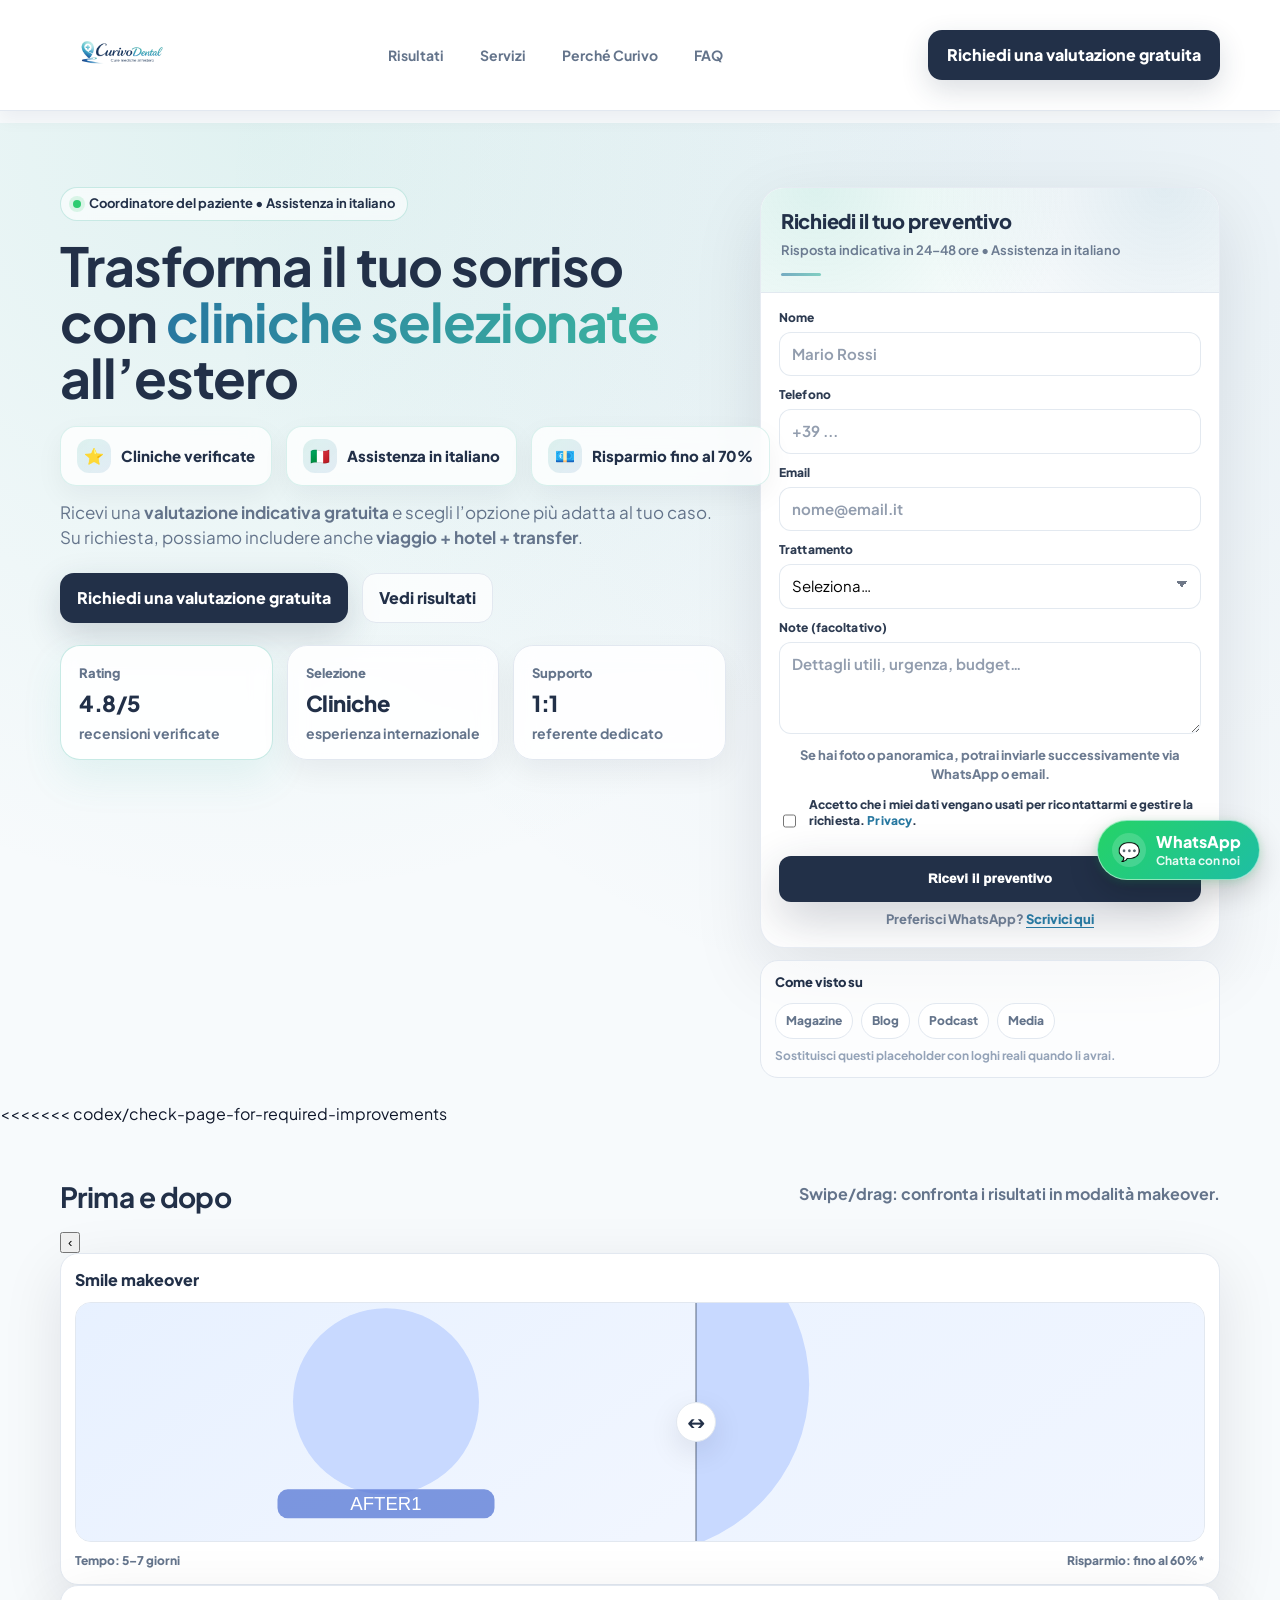
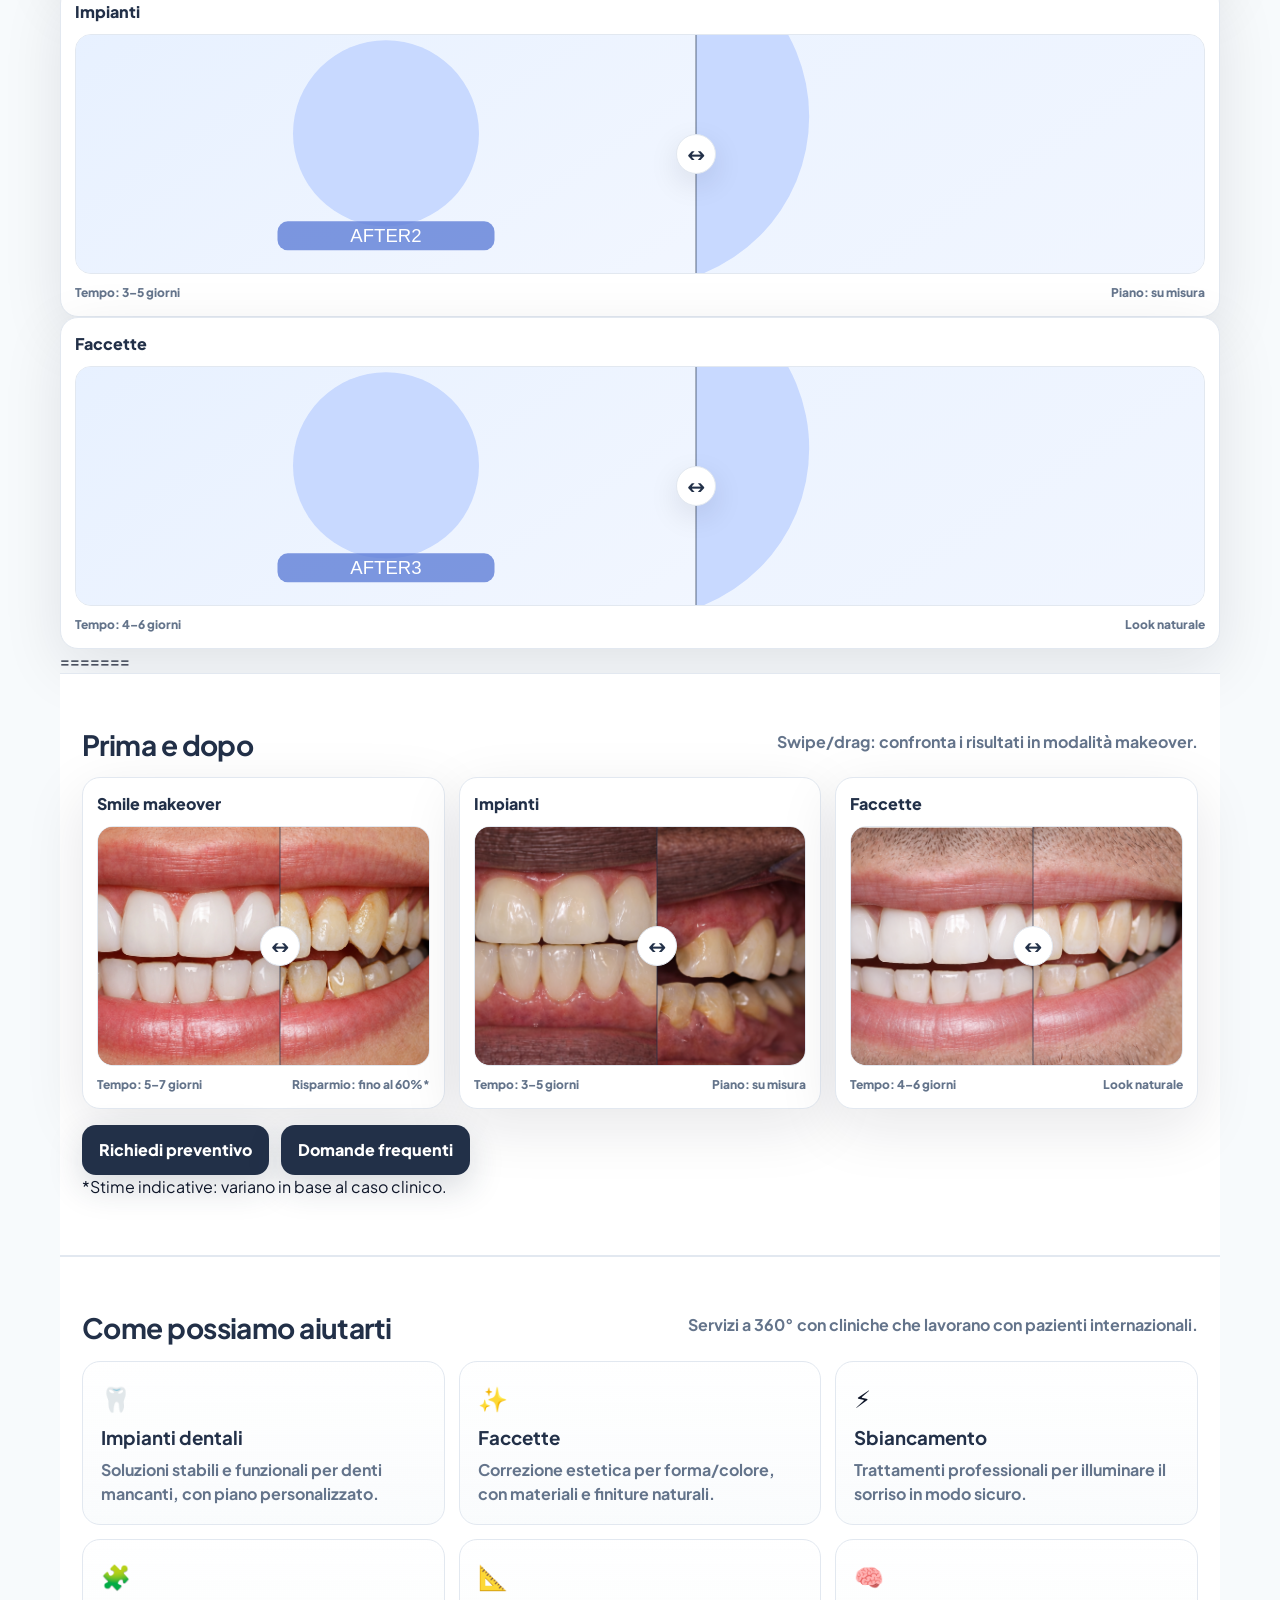
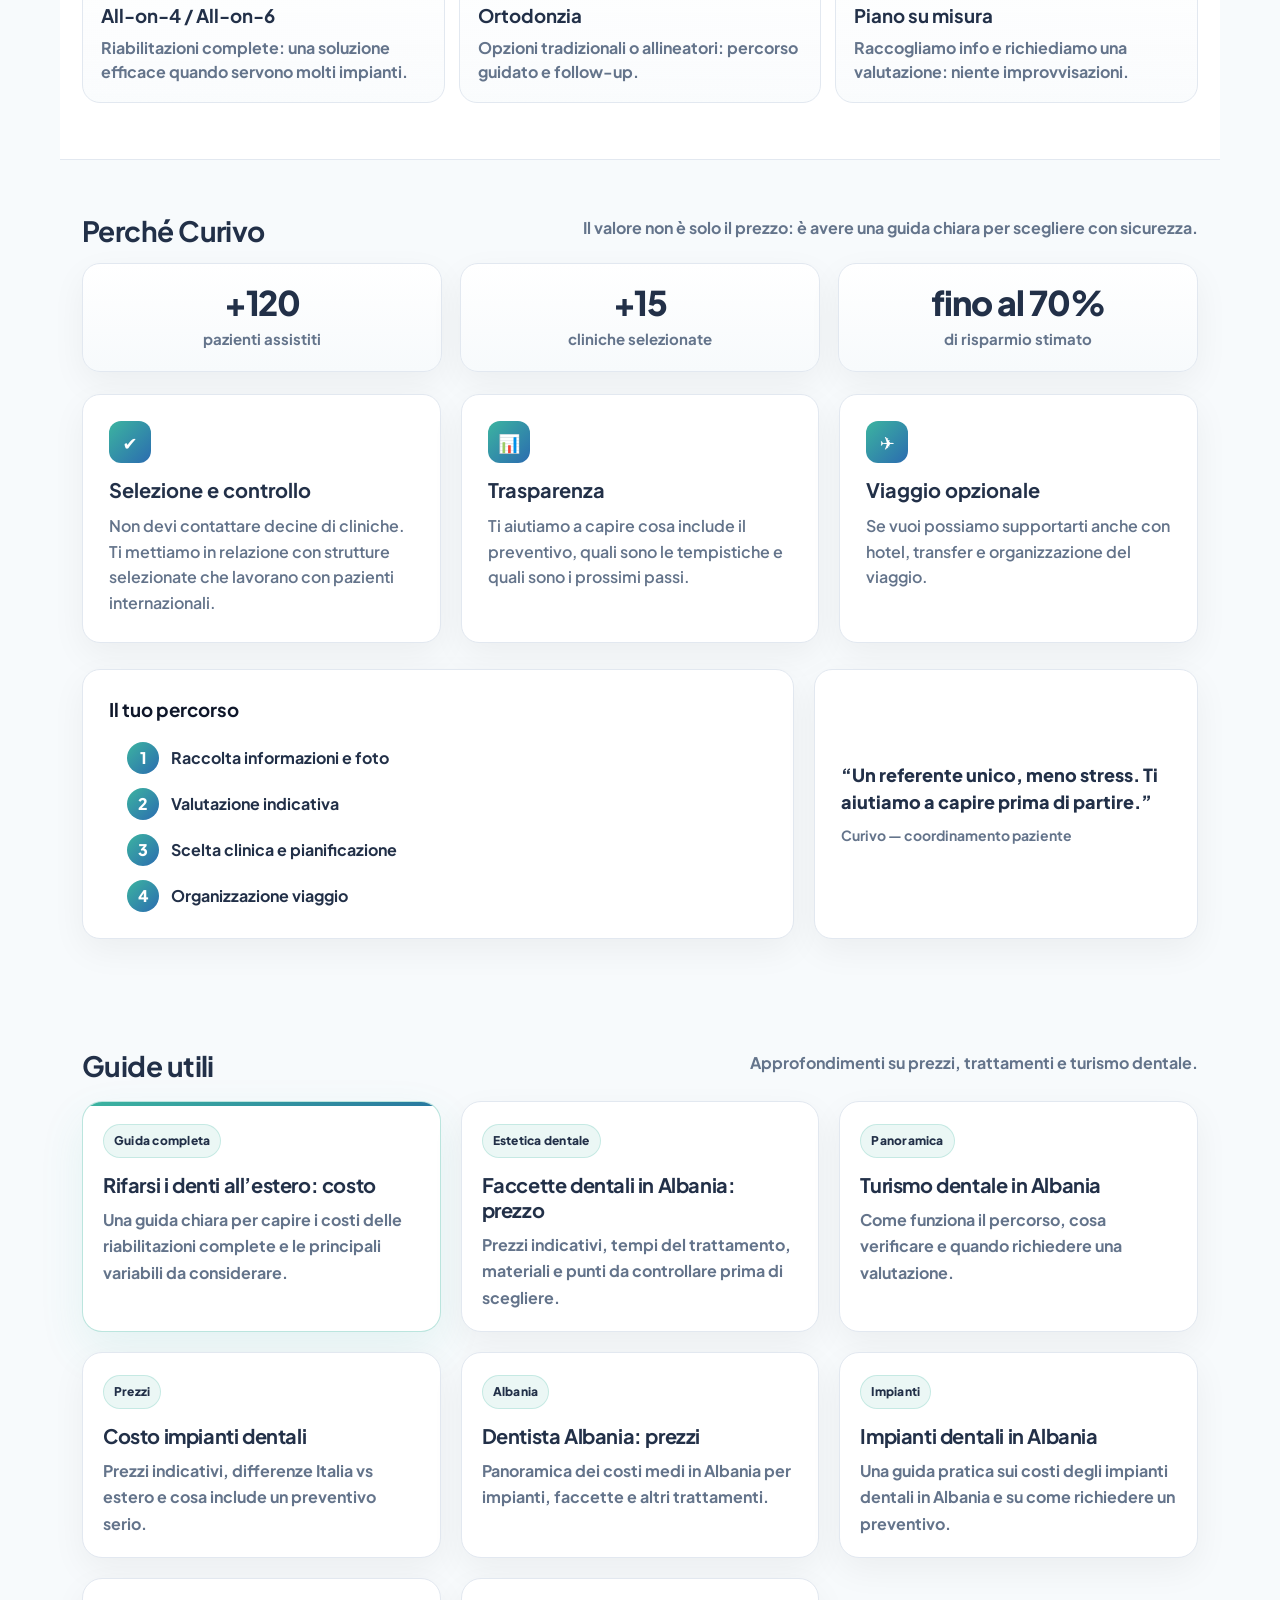
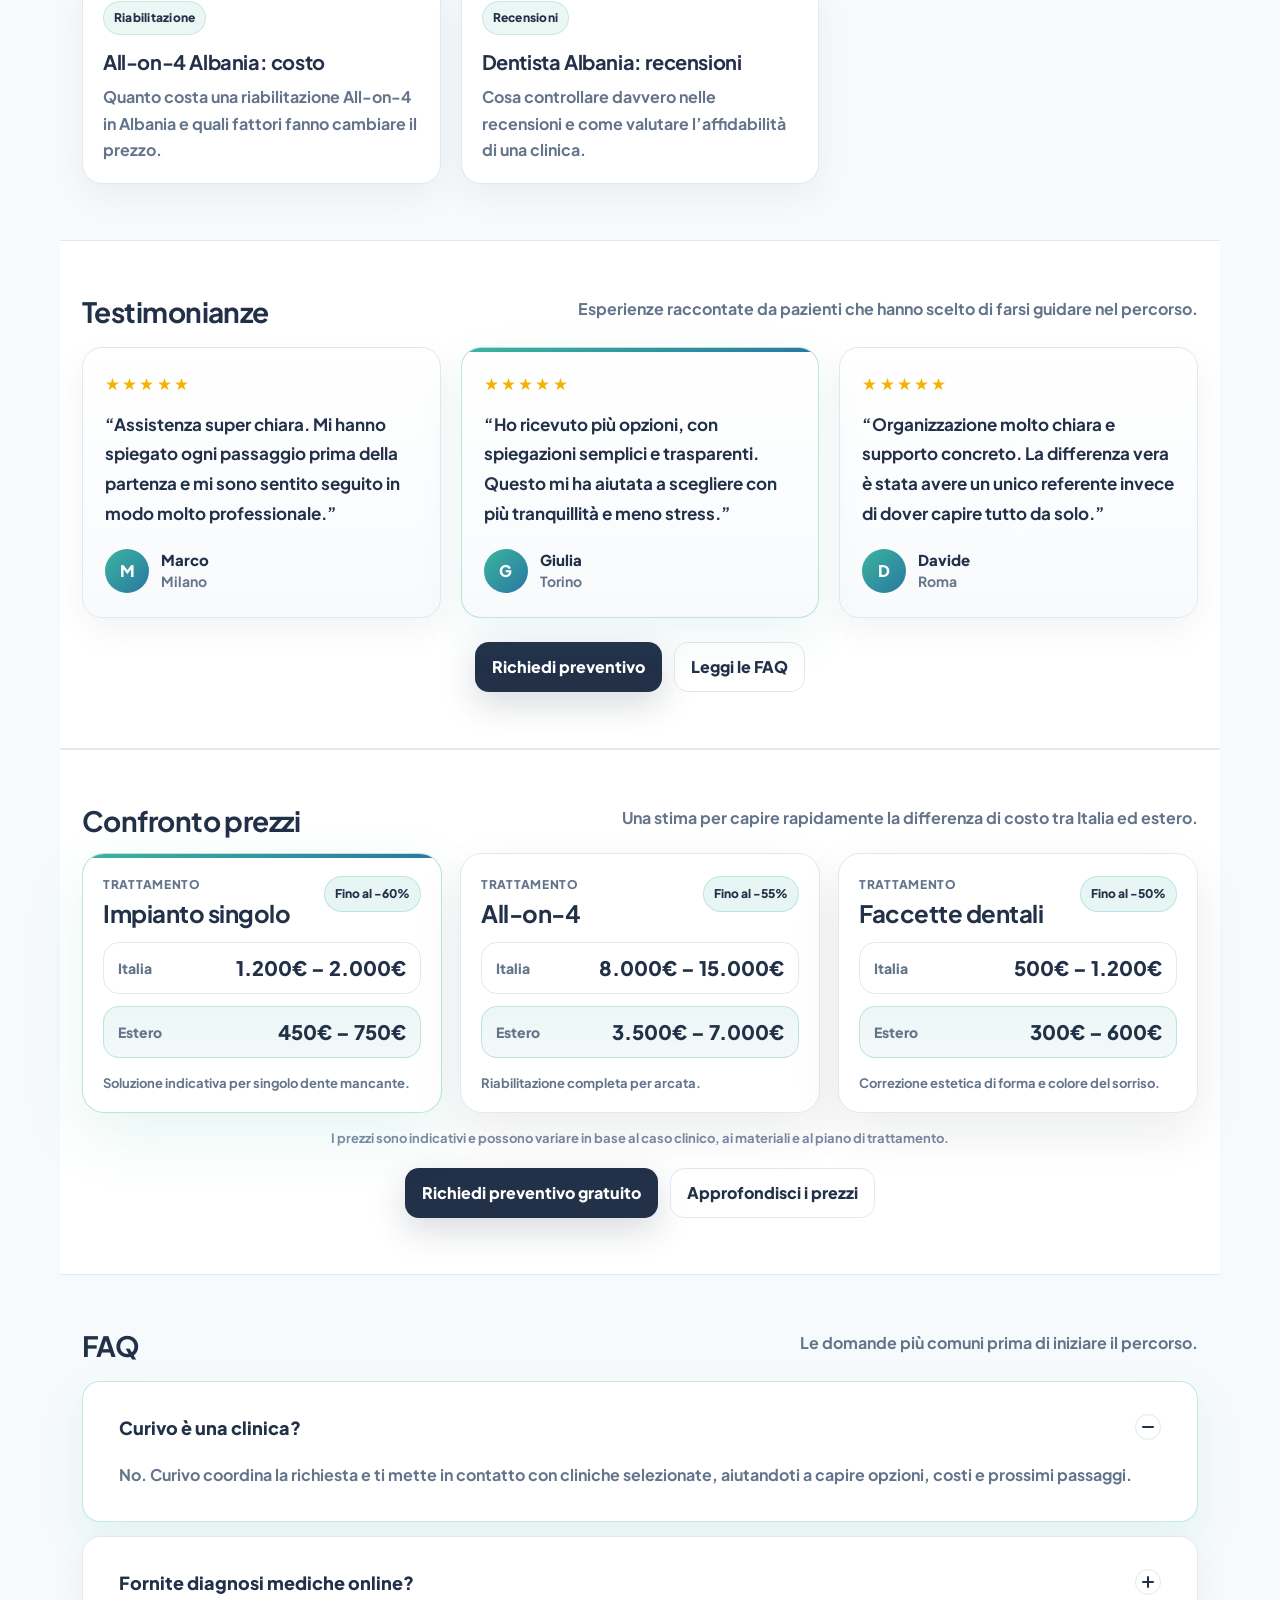
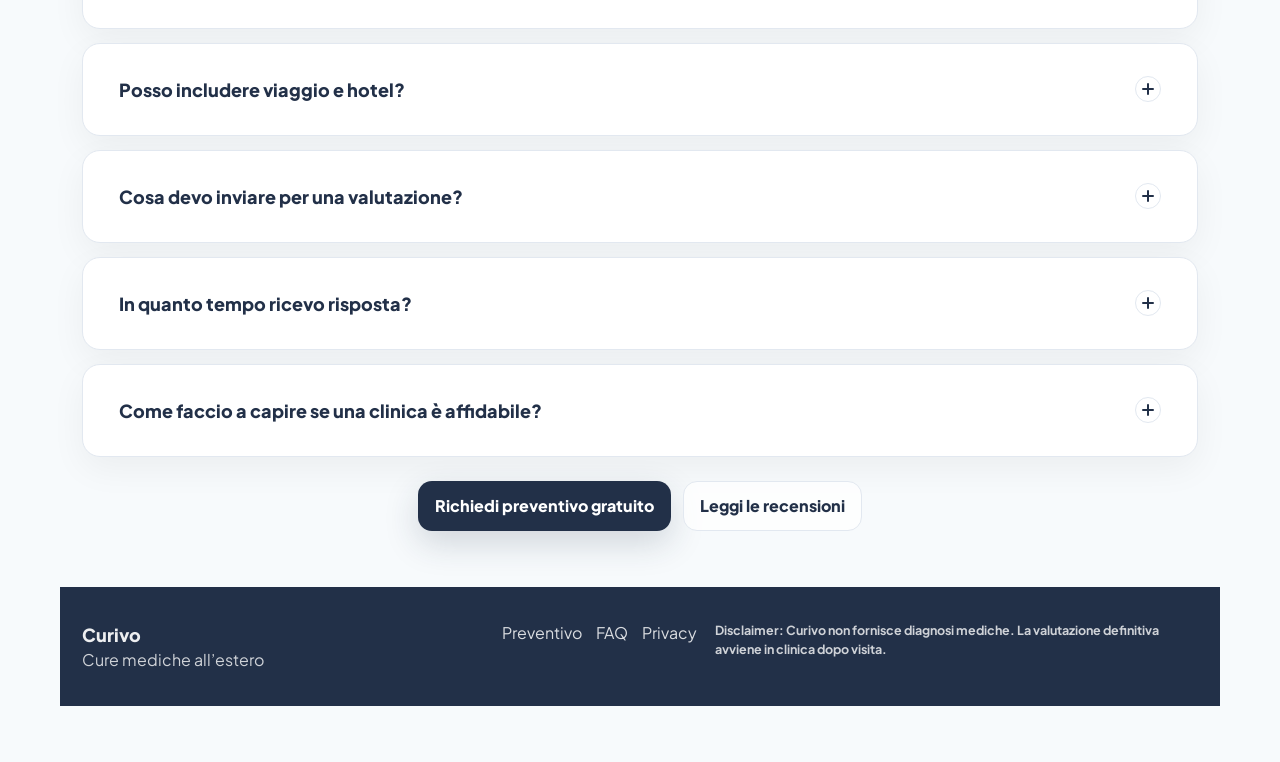
==== index.html @ 9d75ff44 "Merge branch 'main' into codex/check-page-for-required-improvements" ====
<!doctype html>
<html lang="it">
<head>
  <meta charset="utf-8" />
  <meta name="viewport" content="width=device-width, initial-scale=1" />

  <title>Cure dentali all’estero | Preventivo gratuito | Curivo</title>
  <meta name="description" content="Curivo ti guida nel percorso di cure dentali all’estero: preventivo indicativo, cliniche selezionate, assistenza in italiano e supporto viaggio su richiesta." />
  <meta name="robots" content="index, follow" />
  <link rel="canonical" href="https://curivo.pages.dev/" />

  <!-- Open Graph -->
  <meta property="og:title" content="Cure dentali all’estero | Preventivo gratuito | Curivo" />
  <meta property="og:description" content="Preventivo indicativo, cliniche selezionate, assistenza in italiano e supporto viaggio su richiesta." />
  <meta property="og:type" content="website" />
  <meta property="og:url" content="https://curivo.pages.dev/" />

  <!-- Favicons -->
  <link rel="icon" type="image/png" sizes="32x32" href="/favicon_32.png">
  <link rel="icon" type="image/png" sizes="16x16" href="/favicon_16.png">
  <link rel="apple-touch-icon" sizes="180x180" href="/favicon_180.png">

  <!-- Fonts -->
  <link rel="preconnect" href="https://fonts.googleapis.com">
  <link rel="preconnect" href="https://fonts.gstatic.com" crossorigin>
  <link href="https://fonts.googleapis.com/css2?family=Plus+Jakarta+Sans:wght@400;600;700;800&family=Inter:wght@400;500;600;700&display=swap" rel="stylesheet">

  <link rel="stylesheet" href="/assets/styles.css" />

  <!-- Structured Data -->
  <script type="application/ld+json">
  {
    "@context": "https://schema.org",
    "@type": "MedicalBusiness",
    "name": "Curivo",
    "url": "https://curivo.pages.dev/",
    "description": "Servizio informativo per preventivi di cure dentali all’estero con cliniche selezionate.",
    "areaServed": "IT",
    "availableLanguage": "Italian"
  }
  </script>
</head>

<body>
  <!-- Topbar -->
  <header class="topbar">
    <div class="topbar-inner container">
      <a href="/" class="brand" aria-label="Curivo Home">
        <img src="/curivo_logo_header.png" class="brand-logo" alt="Curivo — Cure dentali all’estero">
      </a>

      <nav class="nav" aria-label="Menu principale">
        <a href="#risultati">Risultati</a>
        <a href="#servizi">Servizi</a>
        <a href="#perche">Perché Curivo</a>
        <a href="#faq">FAQ</a>
      </nav>

      <div class="topbar-cta">
        <a href="#form" class="btn">Richiedi una valutazione gratuita</a>
      </div>
    </div>
  </header>

  <main>
    <!-- Hero -->
    <section class="hero">
      <div class="container hero-grid">
        <div class="hero-left">
          <div class="pill">
            <span class="pill-dot"></span>
            Coordinatore del paziente • Assistenza in italiano
          </div>

          <h1>
            Trasforma il tuo sorriso con
            <span class="grad">cliniche selezionate</span> all’estero
          </h1>

          <div class="hero-feature-row">
  <div class="hero-feature-pill">
    <span class="hero-feature-icon">⭐</span>
    <span class="hero-feature-text">Cliniche verificate</span>
  </div>

  <div class="hero-feature-pill">
    <span class="hero-feature-icon">🇮🇹</span>
    <span class="hero-feature-text">Assistenza in italiano</span>
  </div>

  <div class="hero-feature-pill">
    <span class="hero-feature-icon">💶</span>
    <span class="hero-feature-text">Risparmio fino al 70%</span>
  </div>
</div>

          <p class="lead">
            Ricevi una <b>valutazione indicativa gratuita</b> e scegli l’opzione più adatta al tuo caso.
            Su richiesta, possiamo includere anche <b>viaggio + hotel + transfer</b>.
          </p>

          <div class="hero-actions">
            <a class="btn" href="#form">Richiedi una valutazione gratuita</a>
            <a class="btn ghost" href="#risultati">Vedi risultati</a>
          </div>

<div class="hero-metrics">
  <div class="hero-metric featured">
    <div class="hero-metric-label">Rating</div>
    <div class="hero-metric-value">4.8/5</div>
    <div class="hero-metric-sub">recensioni verificate</div>
  </div>

  <div class="hero-metric">
    <div class="hero-metric-label">Selezione</div>
    <div class="hero-metric-value">Cliniche</div>
    <div class="hero-metric-sub">esperienza internazionale</div>
  </div>

  <div class="hero-metric">
    <div class="hero-metric-label">Supporto</div>
    <div class="hero-metric-value">1:1</div>
    <div class="hero-metric-sub">referente dedicato</div>
  </div>
</div>

        </div>

        <div class="hero-right">
          <div class="hero-card" id="form">
            <div class="hero-card-head">
              <div class="hero-card-title">Richiedi il tuo preventivo</div>
              <div class="hero-card-sub">Risposta indicativa in 24–48 ore • Assistenza in italiano</div>
            </div>

<form id="quoteForm" class="form" novalidate>
<label>
<span>Nome</span>
<input name="name" id="name" placeholder="Mario Rossi" required />
<div class="field-error" id="error-name"></div>
</label>

<label>
<span>Telefono</span>
<input name="phone" id="phone" placeholder="+39 ..." required />
<div class="field-error" id="error-phone"></div>
</label>

<label>
<span>Email</span>
<input name="email" id="email" type="email" placeholder="nome@email.it" required />
<div class="field-error" id="error-email"></div>
</label>

<label>
<span>Trattamento</span>
<select name="treatment" id="treatment" required>
<option value="" selected>Seleziona…</option>
<option>Impianti</option>
<option>Faccette</option>
<option>Sbiancamento</option>
<option>All-on-4 / All-on-6</option>
<option>Ortodonzia</option>
<option>Altro</option>
</select>
<div class="field-error" id="error-treatment"></div>
</label>

<label>
<span>Note (facoltativo)</span>
<textarea name="notes" id="notes" rows="3" placeholder="Dettagli utili, urgenza, budget…"></textarea>
</label>

<div class="mini" style="margin-top:-4px;">
Se hai foto o panoramica, potrai inviarle successivamente via WhatsApp o email.
</div>

<label class="consent" id="privacyConsent">
<input type="checkbox" id="privacyCheck" />
<span>
Accetto che i miei dati vengano usati per ricontattarmi e gestire la richiesta.
<a href="/privacy.html">Privacy</a>.
</span>
</label>

<div id="privacyError" class="privacy-error">
Devi accettare la privacy per inviare la richiesta.
</div>

<button class="btn full" type="submit">Ricevi il preventivo</button>

<div class="mini">
Preferisci WhatsApp?
<a href="https://wa.me/393389074428?text=Ciao%2C%20vorrei%20ricevere%20un%20preventivo%20per%20cure%20mediche%20all%E2%80%99estero" target="_blank" rel="noopener">
Scrivici qui
</a>
</div>

<div id="formMsg" class="form-msg" role="status" aria-live="polite"></div>
</form>

          </div>

          <div class="as-seen">
            <div class="as-seen-title">Come visto su</div>
            <div class="as-seen-row">
              <span class="chip">Magazine</span>
              <span class="chip">Blog</span>
              <span class="chip">Podcast</span>
              <span class="chip">Media</span>
            </div>
            <div class="as-seen-note">Sostituisci questi placeholder con loghi reali quando li avrai.</div>
          </div>
        </div>
      </div>
    </section>

    <!-- Results -->
<<<<<<< codex/check-page-for-required-improvements
    <section class="section" id="risultati">
      <div class="container">
        <div class="section-head">
          <h2>Prima e dopo</h2>
          <p>Swipe/drag: confronta i risultati in modalità makeover.</p>
        </div>

        <div class="ba-carousel">
          <button class="ba-nav prev" type="button" aria-label="Slide precedente">‹</button>

          <div class="ba-track" id="baTrack">
            <!-- SLIDE 1 -->
            <div class="ba-slide">
              <div class="ba-title">Smile makeover</div>
              <div class="ba">
                <img class="ba-img before" src="/assets/img/before1.svg" alt="Prima - Smile makeover">
                <div class="ba-after-wrap">
                  <img class="ba-img after" src="/assets/img/after1.svg" alt="Dopo - Smile makeover">
                </div>
                <div class="ba-handle" aria-hidden="true"></div>
                <input class="ba-range" type="range" min="10" max="90" value="55" aria-label="slider prima e dopo">
              </div>
              <div class="ba-meta">
                <span>Tempo: 5–7 giorni</span>
                <span>Risparmio: fino al 60%*</span>
              </div>
            </div>

            <!-- SLIDE 2 -->
            <div class="ba-slide">
              <div class="ba-title">Impianti</div>
              <div class="ba">
                <img class="ba-img before" src="/assets/img/before2.svg" alt="Prima - Impianti">
                <div class="ba-after-wrap">
                  <img class="ba-img after" src="/assets/img/after2.svg" alt="Dopo - Impianti">
                </div>
                <div class="ba-handle" aria-hidden="true"></div>
                <input class="ba-range" type="range" min="10" max="90" value="50" aria-label="slider prima e dopo">
              </div>
              <div class="ba-meta">
                <span>Tempo: 3–5 giorni</span>
                <span>Piano: su misura</span>
              </div>
            </div>

            <!-- SLIDE 3 -->
            <div class="ba-slide">
              <div class="ba-title">Faccette</div>
              <div class="ba">
                <img class="ba-img before" src="/assets/img/before3.svg" alt="Prima - Faccette">
                <div class="ba-after-wrap">
                  <img class="ba-img after" src="/assets/img/after3.svg" alt="Dopo - Faccette">
                </div>
                <div class="ba-handle" aria-hidden="true"></div>
                <input class="ba-range" type="range" min="10" max="90" value="60" aria-label="slider prima e dopo">
              </div>
              <div class="ba-meta">
                <span>Tempo: 4–6 giorni</span>
                <span>Look naturale</span>
              </div>
            </div>
=======
    <section id="prima-dopo" class="section alt">
  <div class="container">
    <div class="section-head split">
      <div>
        <h2>Prima e dopo</h2>
      </div>
      <p class="section-note">Swipe/drag: confronta i risultati in modalità makeover.</p>
    </div>

    <div class="ba-grid">
      <article class="ba-slide">
        <div class="ba-title">Smile makeover</div>

        <div class="ba">
          <img class="ba-img before" src="assets/img/before1.png" alt="Prima - Smile makeover">
          <div class="ba-after-wrap" style="width:55%;">
            <img class="ba-img after" src="assets/img/after1.png" alt="Dopo - Smile makeover">
>>>>>>> main
          </div>
          <div class="ba-handle" style="left:55%;"></div>
          <input class="ba-range" type="range" min="0" max="100" value="55" aria-label="Confronta prima e dopo Smile makeover">
        </div>

        <div class="ba-meta">
          <span>Tempo: 5–7 giorni</span>
          <span>Risparmio: fino al 60%*</span>
        </div>
      </article>

      <article class="ba-slide">
        <div class="ba-title">Impianti</div>

        <div class="ba">
          <img class="ba-img before" src="assets/img/before2.png" alt="Prima - Impianti">
          <div class="ba-after-wrap" style="width:55%;">
            <img class="ba-img after" src="assets/img/after2.png" alt="Dopo - Impianti">
          </div>
          <div class="ba-handle" style="left:55%;"></div>
          <input class="ba-range" type="range" min="0" max="100" value="55" aria-label="Confronta prima e dopo Impianti">
        </div>

        <div class="ba-meta">
          <span>Tempo: 3–5 giorni</span>
          <span>Piano: su misura</span>
        </div>
      </article>

      <article class="ba-slide">
        <div class="ba-title">Faccette</div>

        <div class="ba">
          <img class="ba-img before" src="assets/img/before3.png" alt="Prima - Faccette">
          <div class="ba-after-wrap" style="width:55%;">
            <img class="ba-img after" src="assets/img/after3.png" alt="Dopo - Faccette">
          </div>
          <div class="ba-handle" style="left:55%;"></div>
          <input class="ba-range" type="range" min="0" max="100" value="55" aria-label="Confronta prima e dopo Faccette">
        </div>

        <div class="ba-meta">
          <span>Tempo: 4–6 giorni</span>
          <span>Look naturale</span>
        </div>
      </article>
    </div>

    <div class="cta-row">
      <a class="btn btn-primary" href="#preventivo">Richiedi preventivo</a>
      <a class="btn btn-secondary" href="#faq">Domande frequenti</a>
    </div>

    <div class="micro-note">*Stime indicative: variano in base al caso clinico.</div>
  </div>
</section>

    <!-- Services -->
    <section class="section alt" id="servizi">
      <div class="container">
        <div class="section-head">
          <h2>Come possiamo aiutarti</h2>
          <p>Servizi a 360° con cliniche che lavorano con pazienti internazionali.</p>
        </div>

        <div class="service-grid">
          <article class="service">
            <div class="service-ico">🦷</div>
            <h3>Impianti dentali</h3>
            <p>Soluzioni stabili e funzionali per denti mancanti, con piano personalizzato.</p>
          </article>

          <article class="service">
            <div class="service-ico">✨</div>
            <h3>Faccette</h3>
            <p>Correzione estetica per forma/colore, con materiali e finiture naturali.</p>
          </article>

          <article class="service">
            <div class="service-ico">⚡</div>
            <h3>Sbiancamento</h3>
            <p>Trattamenti professionali per illuminare il sorriso in modo sicuro.</p>
          </article>

          <article class="service">
            <div class="service-ico">🧩</div>
            <h3>All-on-4 / All-on-6</h3>
            <p>Riabilitazioni complete: una soluzione efficace quando servono molti impianti.</p>
          </article>

          <article class="service">
            <div class="service-ico">📐</div>
            <h3>Ortodonzia</h3>
            <p>Opzioni tradizionali o allineatori: percorso guidato e follow-up.</p>
          </article>

          <article class="service">
            <div class="service-ico">🧠</div>
            <h3>Piano su misura</h3>
            <p>Raccogliamo info e richiediamo una valutazione: niente improvvisazioni.</p>
          </article>
        </div>
      </div>
    </section>

    <!-- Why -->
    <section class="section why-section" id="perche">
  <div class="container">

    <div class="section-head">
      <h2>Perché Curivo</h2>
      <p>Il valore non è solo il prezzo: è avere una guida chiara per scegliere con sicurezza.</p>
    </div>
    <div class="trust-metrics">
  <div class="trust-metric">
    <div class="trust-metric-value">+120</div>
    <div class="trust-metric-label">pazienti assistiti</div>
  </div>

  <div class="trust-metric">
    <div class="trust-metric-value">+15</div>
    <div class="trust-metric-label">cliniche selezionate</div>
  </div>

  <div class="trust-metric">
    <div class="trust-metric-value">fino al 70%</div>
    <div class="trust-metric-label">di risparmio stimato</div>
  </div>
</div>

    <div class="why-grid">

      <div class="why-card">
        <div class="why-icon">✔</div>
        <h3>Selezione e controllo</h3>
        <p>
          Non devi contattare decine di cliniche. Ti mettiamo in relazione
          con strutture selezionate che lavorano con pazienti internazionali.
        </p>
      </div>

      <div class="why-card">
        <div class="why-icon">📊</div>
        <h3>Trasparenza</h3>
        <p>
          Ti aiutiamo a capire cosa include il preventivo,
          quali sono le tempistiche e quali sono i prossimi passi.
        </p>
      </div>

      <div class="why-card">
        <div class="why-icon">✈️</div>
        <h3>Viaggio opzionale</h3>
        <p>
          Se vuoi possiamo supportarti anche con hotel,
          transfer e organizzazione del viaggio.
        </p>
      </div>

    </div>

    <div class="journey-block">

      <div class="journey-card">

        <h3>Il tuo percorso</h3>

        <div class="journey-steps">

          <div class="step">
            <div class="step-number">1</div>
            <div class="step-text">Raccolta informazioni e foto</div>
          </div>

          <div class="step">
            <div class="step-number">2</div>
            <div class="step-text">Valutazione indicativa</div>
          </div>

          <div class="step">
            <div class="step-number">3</div>
            <div class="step-text">Scelta clinica e pianificazione</div>
          </div>

          <div class="step">
            <div class="step-number">4</div>
            <div class="step-text">Organizzazione viaggio</div>
          </div>

        </div>

      </div>

      <div class="journey-quote">

        <p class="quote">
          “Un referente unico, meno stress. Ti aiutiamo a capire prima di partire.”
        </p>

        <div class="quote-author">
          Curivo — coordinamento paziente
        </div>

      </div>

    </div>

  </div>
</section>

    <!-- Guide utili -->
    <section class="section guides-section" id="guide-utili">
  <div class="container">

    <div class="section-head">
      <h2>Guide utili</h2>
      <p>Approfondimenti su prezzi, trattamenti e turismo dentale.</p>
    </div>

    <div class="guides-grid">

      <article class="guide-card featured">
        <div class="guide-tag">Guida completa</div>
        <h3><a href="/rifarsi-i-denti-all-estero-costo.html">Rifarsi i denti all’estero: costo</a></h3>
        <p>Una guida chiara per capire i costi delle riabilitazioni complete e le principali variabili da considerare.</p>
      </article>

      <article class="guide-card">
        <div class="guide-tag">Estetica dentale</div>
        <h3><a href="/faccette-dentali-albania-prezzo.html">Faccette dentali in Albania: prezzo</a></h3>
        <p>Prezzi indicativi, tempi del trattamento, materiali e punti da controllare prima di scegliere.</p>
      </article>

      <article class="guide-card">
        <div class="guide-tag">Panoramica</div>
        <h3><a href="/turismo-dentale-albania.html">Turismo dentale in Albania</a></h3>
        <p>Come funziona il percorso, cosa verificare e quando richiedere una valutazione.</p>
      </article>

      <article class="guide-card">
        <div class="guide-tag">Prezzi</div>
        <h3><a href="/costo-impianti-dentali.html">Costo impianti dentali</a></h3>
        <p>Prezzi indicativi, differenze Italia vs estero e cosa include un preventivo serio.</p>
      </article>

      <article class="guide-card">
        <div class="guide-tag">Albania</div>
        <h3><a href="/dentista-albania-prezzi.html">Dentista Albania: prezzi</a></h3>
        <p>Panoramica dei costi medi in Albania per impianti, faccette e altri trattamenti.</p>
      </article>

      <article class="guide-card">
        <div class="guide-tag">Impianti</div>
        <h3><a href="/impianti-dentali-albania-prezzi.html">Impianti dentali in Albania</a></h3>
        <p>Una guida pratica sui costi degli impianti dentali in Albania e su come richiedere un preventivo.</p>
      </article>

      <article class="guide-card">
        <div class="guide-tag">Riabilitazione</div>
        <h3><a href="/all-on-4-albania-costo.html">All-on-4 Albania: costo</a></h3>
        <p>Quanto costa una riabilitazione All-on-4 in Albania e quali fattori fanno cambiare il prezzo.</p>
      </article>

      <article class="guide-card">
        <div class="guide-tag">Recensioni</div>
        <h3><a href="/dentista-albania-recensioni.html">Dentista Albania: recensioni</a></h3>
        <p>Cosa controllare davvero nelle recensioni e come valutare l’affidabilità di una clinica.</p>
      </article>

    </div>

  </div>
</section>


    <!-- Testimonials -->
    
<section class="section alt testimonials-section" id="testimonianze">
  <div class="container">

    <div class="section-head">
      <h2>Testimonianze</h2>
      <p>Esperienze raccontate da pazienti che hanno scelto di farsi guidare nel percorso.</p>
    </div>

    <div class="testimonials-premium-grid">

      <article class="testimonial-premium-card">
        <div class="testimonial-stars">★★★★★</div>
        <p class="testimonial-text">
          “Assistenza super chiara. Mi hanno spiegato ogni passaggio prima della partenza
          e mi sono sentito seguito in modo molto professionale.”
        </p>
        <div class="testimonial-footer">
          <div class="testimonial-avatar">M</div>
          <div>
            <div class="testimonial-name">Marco</div>
            <div class="testimonial-city">Milano</div>
          </div>
        </div>
      </article>

      <article class="testimonial-premium-card featured">
        <div class="testimonial-stars">★★★★★</div>
        <p class="testimonial-text">
          “Ho ricevuto più opzioni, con spiegazioni semplici e trasparenti.
          Questo mi ha aiutata a scegliere con più tranquillità e meno stress.”
        </p>
        <div class="testimonial-footer">
          <div class="testimonial-avatar">G</div>
          <div>
            <div class="testimonial-name">Giulia</div>
            <div class="testimonial-city">Torino</div>
          </div>
        </div>
      </article>

      <article class="testimonial-premium-card">
        <div class="testimonial-stars">★★★★★</div>
        <p class="testimonial-text">
          “Organizzazione molto chiara e supporto concreto. La differenza vera è stata
          avere un unico referente invece di dover capire tutto da solo.”
        </p>
        <div class="testimonial-footer">
          <div class="testimonial-avatar">D</div>
          <div>
            <div class="testimonial-name">Davide</div>
            <div class="testimonial-city">Roma</div>
          </div>
        </div>
      </article>

    </div>

    <div class="cta-row testimonials-cta">
      <a class="btn" href="#form">Richiedi preventivo</a>
      <a class="btn ghost" href="#faq">Leggi le FAQ</a>
    </div>

  </div>
</section>
    <!-- Confronto prezzi -->
    <section class="section alt" id="confronto-prezzi">
  <div class="container">
    <div class="section-head">
      <h2>Confronto prezzi</h2>
      <p>Una stima per capire rapidamente la differenza di costo tra Italia ed estero.</p>
    </div>

    <div class="price-compare-premium">

      <article class="price-premium-card featured">
        <div class="price-premium-top">
          <div>
            <div class="price-premium-kicker">Trattamento</div>
            <h3>Impianto singolo</h3>
          </div>
          <span class="price-saving">Fino al -60%</span>
        </div>

        <div class="price-premium-body">
          <div class="price-line">
            <span class="price-label">Italia</span>
            <strong class="price-value">1.200€ – 2.000€</strong>
          </div>
          <div class="price-line highlight">
            <span class="price-label">Estero</span>
            <strong class="price-value">450€ – 750€</strong>
          </div>
        </div>

        <div class="price-premium-footer">
          Soluzione indicativa per singolo dente mancante.
        </div>
      </article>

      <article class="price-premium-card">
        <div class="price-premium-top">
          <div>
            <div class="price-premium-kicker">Trattamento</div>
            <h3>All-on-4</h3>
          </div>
          <span class="price-saving">Fino al -55%</span>
        </div>

        <div class="price-premium-body">
          <div class="price-line">
            <span class="price-label">Italia</span>
            <strong class="price-value">8.000€ – 15.000€</strong>
          </div>
          <div class="price-line highlight">
            <span class="price-label">Estero</span>
            <strong class="price-value">3.500€ – 7.000€</strong>
          </div>
        </div>

        <div class="price-premium-footer">
          Riabilitazione completa per arcata.
        </div>
      </article>

      <article class="price-premium-card">
        <div class="price-premium-top">
          <div>
            <div class="price-premium-kicker">Trattamento</div>
            <h3>Faccette dentali</h3>
          </div>
          <span class="price-saving">Fino al -50%</span>
        </div>

        <div class="price-premium-body">
          <div class="price-line">
            <span class="price-label">Italia</span>
            <strong class="price-value">500€ – 1.200€</strong>
          </div>
          <div class="price-line highlight">
            <span class="price-label">Estero</span>
            <strong class="price-value">300€ – 600€</strong>
          </div>
        </div>

        <div class="price-premium-footer">
          Correzione estetica di forma e colore del sorriso.
        </div>
      </article>

    </div>

    <div class="price-note">
      I prezzi sono indicativi e possono variare in base al caso clinico, ai materiali e al piano di trattamento.
    </div>

    <div class="cta-row price-cta">
      <a class="btn" href="#form">Richiedi preventivo gratuito</a>
      <a class="btn ghost" href="/dentista-albania-prezzi.html">Approfondisci i prezzi</a>
    </div>
  </div>
</section>

    <!-- FAQ -->
    <section class="section faq-section" id="faq">
  <div class="container">

    <div class="section-head">
      <h2>FAQ</h2>
      <p>Le domande più comuni prima di iniziare il percorso.</p>
    </div>

    <div class="faq-premium">

      <details class="faq-item" open>
        <summary>
          <span>Curivo è una clinica?</span>
          <span class="faq-icon"></span>
        </summary>
        <div class="faq-answer">
          No. Curivo coordina la richiesta e ti mette in contatto con cliniche selezionate, aiutandoti a capire opzioni, costi e prossimi passaggi.
        </div>
      </details>

      <details class="faq-item">
        <summary>
          <span>Fornite diagnosi mediche online?</span>
          <span class="faq-icon"></span>
        </summary>
        <div class="faq-answer">
          No. Il preventivo è indicativo; la valutazione definitiva avviene sempre in clinica dopo visita e analisi del caso.
        </div>
      </details>

      <details class="faq-item">
        <summary>
          <span>Posso includere viaggio e hotel?</span>
          <span class="faq-icon"></span>
        </summary>
        <div class="faq-answer">
          Sì, su richiesta e in base alle condizioni disponibili. In alcuni casi si possono valutare soluzioni con supporto logistico, hotel e transfer.
        </div>
      </details>

      <details class="faq-item">
        <summary>
          <span>Cosa devo inviare per una valutazione?</span>
          <span class="faq-icon"></span>
        </summary>
        <div class="faq-answer">
          Contatti + dettagli del caso. Se hai foto, panoramica o altri referti, possono aiutare a ricevere una stima più accurata.
        </div>
      </details>

      <details class="faq-item">
        <summary>
          <span>In quanto tempo ricevo risposta?</span>
          <span class="faq-icon"></span>
        </summary>
        <div class="faq-answer">
          Di solito entro 24–48 ore, a seconda della completezza delle informazioni inviate.
        </div>
      </details>

      <details class="faq-item">
        <summary>
          <span>Come faccio a capire se una clinica è affidabile?</span>
          <span class="faq-icon"></span>
        </summary>
        <div class="faq-answer">
          È importante valutare recensioni, chiarezza del preventivo, materiali utilizzati, esperienza con pazienti internazionali e qualità della comunicazione.
        </div>
      </details>

    </div>

    <div class="cta-row faq-cta">
      <a class="btn" href="#form">Richiedi preventivo gratuito</a>
      <a class="btn ghost" href="/dentista-albania-recensioni.html">Leggi le recensioni</a>
    </div>

  </div>
</section>

    <!-- Footer -->
    <footer class="footer">
      <div class="container footer-grid">
        <div>
          <div class="footer-brand">Curivo</div>
          <div class="footer-sub">Cure mediche all’estero</div>
        </div>

        <div class="footer-links">
          <a href="#form">Preventivo</a>
          <a href="#faq">FAQ</a>
          <a href="/privacy.html">Privacy</a>
        </div>

        <div class="footer-note">
          <b>Disclaimer:</b> Curivo non fornisce diagnosi mediche. La valutazione definitiva avviene in clinica dopo visita.
        </div>
      </div>
    </footer>
  </main>

  <!-- Floating WhatsApp -->
  <a class="wa-float"
   href="https://wa.me/393389074428?text=Ciao%2C%20vorrei%20ricevere%20un%20preventivo%20per%20cure%20mediche%20all%E2%80%99estero"
   target="_blank"
   rel="noopener"
   aria-label="Chatta con noi su WhatsApp">
  <span class="wa-icon">💬</span>
  <span class="wa-text">
    <span class="wa-label">WhatsApp</span>
    <span class="wa-sub">Chatta con noi</span>
  </span>
</a>

  <!-- Popup -->
  <div id="popup" class="popup">
    <div class="popup-content">
      <h3>Preventivo gratuito</h3>
      <p>Scopri quanto puoi risparmiare sulle cure dentali.</p>
      <a href="#form" class="popup-btn">Ricevi il preventivo gratuito</a>
      <span id="closePopup">✕</span>
    </div>
  </div>

  <script src="/assets/app.js"></script>
</body>
</html>
---- assets/styles.css ----
:root{
  --navy:#223048;
  --teal:#3CB4A0;
  --blue:#2878A0;

  --bg:#F7FAFC;
  --card:#FFFFFF;
  --text:#0F172A;
  --muted:#64748B;
  --border:#E2E8F0;

  --shadow: 0 18px 60px rgba(15, 23, 42, .10);
  --radius: 18px;
}

*{box-sizing:border-box}
html,body{height:100%}
body{
  margin:0;
  background:var(--bg);
  color:var(--text);
  font-family:"Plus Jakarta Sans","Inter",system-ui,-apple-system,Segoe UI,Roboto,Arial,sans-serif;
  line-height:1.5;
}

a{color:inherit;text-decoration:none}
.container{width:min(1160px, calc(100% - 44px)); margin:0 auto;}

.btn{
  display:inline-flex; align-items:center; justify-content:center;
  padding: 12px 16px;
  border-radius: 14px;
  background: var(--navy);
  color:#fff;
  font-weight:800;
  border:1px solid transparent;
  box-shadow: 0 12px 34px rgba(34,48,72,.18);
}
.btn:hover{transform: translateY(-1px)}
.btn:active{transform: translateY(0)}
.btn.full{width:100%}
.btn.ghost{
  background: rgba(255,255,255,.75);
  color: var(--navy);
  border: 1px solid var(--border);
  box-shadow: none;
}

.topbar{
  position: sticky;
  top: 0;
  background: #fff;
  border-bottom: 1px solid var(--border);
  box-shadow: 0 8px 18px rgba(15,23,42,0.05);
  z-index: 1000;
  margin-bottom: 12px;
}

.topbar-inner{
  display: flex;
  align-items: center;
  justify-content: space-between;
  gap: 16px;
  padding: 8px 0;
  flex-wrap: nowrap;
}

.brand{
  display: flex;
  align-items: center;
  text-decoration: none;
}

.nav{
  display: flex;
  gap: 16px;
  align-items: center;
  color: var(--muted);
  font-weight: 700;
  font-size: 14px;
}
.nav a{ padding: 8px 10px; border-radius: 12px; }
.nav a:hover{ background:#fff; color: var(--text); }

.topbar-cta{
  display: flex;
  align-items: center;
  gap: 12px;
}
.topbar-cta .btn{ white-space: nowrap; }

.hero{
  padding: 64px 0 24px;
  background:
    radial-gradient(
      circle at 20% 0%,
      rgba(60,180,160,0.12),
      transparent 55%
    ),
    radial-gradient(
      circle at 80% 10%,
      rgba(40,120,160,0.08),
      transparent 60%
    );
}
.hero-grid{display:grid; grid-template-columns: 1.12fr .88fr; gap: 26px; align-items:start;}
/* HERO TOP PILL */

.pill{
  display:inline-flex;
  align-items:center;
  gap:8px;

  padding:6px 12px;
  border-radius:999px;

  background:rgba(255,255,255,0.6);
  border:1px solid rgba(60,180,160,.25);

  font-size:13px;
  font-weight:700;
  color:var(--navy);

  backdrop-filter:blur(6px);
}

.pill-dot{
  width:8px;
  height:8px;
  border-radius:50%;
  background:#2ecc71;
  box-shadow:0 0 0 4px rgba(46,204,113,.15);
}
.pill{
  white-space:nowrap;
}
@media (max-width:980px){
  .pill{
    font-size:12px;
    padding:6px 10px;
  }
}

h1{
  margin: 16px 0 12px;
  font-size: clamp(34px, 4.2vw, 56px);
  line-height:1.05;
  letter-spacing:-.02em;
  color: var(--navy);
}
.grad{
  background: linear-gradient(90deg, var(--blue), var(--teal));
  -webkit-background-clip:text; background-clip:text;
  color:transparent;
}
.lead{margin:0; color:var(--muted); font-size:17px;}

.hero-actions{display:flex; gap:12px; margin-top: 18px; flex-wrap:wrap;}

.trust-badges{
  display:grid;
  grid-template-columns: repeat(3, 1fr);
  gap:12px;
  margin-top: 18px;
}
.badge{
  background:#fff;
  border:1px solid var(--border);
  border-radius: 16px;
  padding: 12px 12px;
}
.badge-top{color:var(--muted); font-weight:800; font-size:12px;}
.badge-main{color:var(--navy); font-weight:900; font-size:18px; margin-top:2px;}
.badge-sub{color:var(--muted); font-weight:700; font-size:12px; margin-top:2px;}
.fineprint{margin-top:10px; color: #94A3B8; font-size:12px; font-weight:700;}

.hero-card{
  background:#fff;
  border:1px solid rgba(226,232,240,.8);
  border-radius:22px;
  box-shadow:0 25px 70px rgba(15,23,42,.12);
  overflow:hidden;
}
.hero-card-head{
  padding:20px 22px 18px;
  border-bottom:1px solid rgba(226,232,240,.9);

  background:
    radial-gradient(circle at 10% 0%, rgba(60,180,160,.18), transparent 60%),
    radial-gradient(circle at 90% 0%, rgba(40,120,160,.12), transparent 60%),
    linear-gradient(180deg, rgba(255,255,255,.96), rgba(255,255,255,1));
}
.hero-card-title{
  font-size:21px;
  font-weight:900;
  letter-spacing:-0.01em;
  color:var(--navy);
}
.hero-card-sub{
  margin-top:4px;
  font-size:13px;
  color:var(--muted);
  font-weight:600;
}
.hero-card-head::after{
  content:"";
  display:block;
  width:40px;
  height:3px;
  margin-top:12px;
  border-radius:2px;
  background:linear-gradient(90deg,var(--blue),var(--teal));
  opacity:.6;
}

.form{padding: 14px 16px 16px; display:grid; gap:12px;}
label span{display:block; font-size:13px; font-weight:900; color:var(--navy); margin-bottom:6px;}
input,textarea,select{
  width:100%;
  border:1px solid var(--border);
  border-radius: 14px;
  padding: 12px 12px;
  font: inherit;
  background:#fff;
  outline:none;
}
input:focus,textarea:focus,select:focus{
  border-color: rgba(60,180,160,.7);
  box-shadow: 0 0 0 6px rgba(60,180,160,.14);
}
.consent{display:flex; gap:10px; align-items:flex-start; color:var(--muted); font-size:12.5px;}
.consent input{width:auto; margin-top:3px}
.consent a{color:var(--blue); font-weight:900}
.mini{text-align:center; color:var(--muted); font-size:13px; font-weight:700}
.mini a{color:var(--blue); font-weight:900}

.form-msg{display:none; padding:10px 12px; border-radius:14px; font-weight:900; font-size:13px;}
.form-msg.ok{display:block; background: rgba(22,163,74,.10); color:#166534; border:1px solid rgba(22,163,74,.25);}
.form-msg.err{display:block; background: rgba(239,68,68,.10); color:#991B1B; border:1px solid rgba(239,68,68,.25);}

.as-seen{
  margin-top: 12px;
  background: rgba(255,255,255,.70);
  border:1px solid var(--border);
  border-radius: var(--radius);
  padding: 12px 14px;
}
.as-seen-title{font-weight:900; color:var(--navy); font-size:13px;}
.as-seen-row{display:flex; gap:8px; flex-wrap:wrap; margin-top:10px;}
.chip{
  padding: 8px 10px;
  border-radius:999px;
  border:1px solid var(--border);
  background:#fff;
  color:var(--muted);
  font-weight:800;
  font-size:12px;
}
.as-seen-note{margin-top:8px; color:#94A3B8; font-size:12px; font-weight:700;}

.section{padding: 56px 0;}
.section.alt{
  background:#fff;
  border-top:1px solid var(--border);
  border-bottom:1px solid var(--border);
}
.section-head{display:flex; justify-content:space-between; align-items:flex-end; gap:16px; margin-bottom:18px;}
.section-head h2{margin:0; font-size:28px; letter-spacing:-.02em; color:var(--navy);}
.section-head p{margin:0; color:var(--muted); max-width: 100%; font-weight:700; white-space:nowrap !important; overflow:hidden; text-overflow:ellipsis;}

.cta-row{display:flex; gap:12px; margin-top:16px; flex-wrap:wrap;}

.service-grid{display:grid; grid-template-columns: repeat(3, 1fr); gap: 14px;}
.service{
  background: linear-gradient(180deg, #fff, rgba(247,250,252,.7));
  border:1px solid var(--border);
  border-radius: var(--radius);
  padding: 18px;
}
.service-ico{font-size:24px}
.service h3{margin:8px 0 6px; color:var(--navy)}
.service p{margin:0; color:var(--muted); font-weight:700}

.why-grid{display:grid; grid-template-columns: repeat(3, 1fr); gap: 14px;}
.why-card{
  background:#fff; border:1px solid var(--border);
  border-radius: var(--radius);
  padding: 18px;
  box-shadow: var(--shadow);
}
.why-card h3{margin:0 0 6px; color:var(--navy)}
.why-card p{margin:0; color:var(--muted); font-weight:700}

.journey{
  margin-top: 16px;
  display:grid; grid-template-columns: 1.1fr .9fr;
  gap: 14px;
}
.journey-left,.journey-right{
  background:#fff; border:1px solid var(--border);
  border-radius: var(--radius);
  padding: 18px;
  box-shadow: var(--shadow);
}
.journey h3{margin:0 0 8px; color:var(--navy)}
.journey-steps{margin:0; padding-left:18px; color:var(--muted); font-weight:800}
.quote{font-weight:900; color:var(--navy); font-size:16px;}
.quote-sub{margin-top:6px; color:var(--muted); font-weight:800; font-size:13px;}

.testi-grid{display:grid; grid-template-columns: repeat(3, 1fr); gap: 14px;}
.testi{
  background:#fff; border:1px solid var(--border);
  border-radius: var(--radius);
  padding: 18px;
  box-shadow: var(--shadow);
}
.stars{color: #F59E0B; font-weight:1000; letter-spacing:.06em}
.testi p{margin:10px 0 10px; color:var(--muted); font-weight:700}
.who{color:var(--navy); font-weight:900}

.faq{display:grid; gap:10px;}
details{background:#fff; border:1px solid var(--border); border-radius: var(--radius); padding: 12px 14px;}
summary{cursor:pointer; font-weight:900; color:var(--navy)}
.faq-a{margin-top:10px; color:var(--muted); font-weight:700}

.footer{
  padding: 34px 0;
  background: var(--navy);
  color: rgba(255,255,255,.92);
}
.footer-grid{display:grid; grid-template-columns: 1fr auto 1.2fr; gap:18px; align-items:start;}
.footer-brand{font-weight:1000; font-size:18px}
.footer-sub{opacity:.85}
.footer-links{display:flex; gap:14px; flex-wrap:wrap; justify-content:center;}
.footer-links a{opacity:.9}
.footer-links a:hover{opacity:1; text-decoration:underline}
.footer-note{opacity:.85; font-size:12.5px; font-weight:700}

.wa-float{
  position:fixed; right:16px; bottom:16px; z-index:99;
  background: linear-gradient(135deg, var(--teal), rgba(60,180,160,.70));
  color:#062016;
  font-weight:1000;
  border-radius:999px;
  padding: 12px 14px;
  box-shadow: 0 18px 44px rgba(60,180,160,.25);
  border: 1px solid rgba(255,255,255,.5);
}

@media (max-width:768px){
  .nav{display:none;}
  .hero-grid{grid-template-columns:1fr;}
  .trust-badges{grid-template-columns:1fr;}
  .ba-grid{grid-template-columns:1fr;}
  .service-grid{grid-template-columns:1fr;}
  .why-grid{grid-template-columns:1fr;}
  .journey{grid-template-columns:1fr;}
  .testi-grid{grid-template-columns:1fr;}
  .footer-grid{grid-template-columns:1fr; text-align:center;}

  .topbar-inner{padding:6px 0;}
  .brand-logo{height:42px; max-width:none;}
}

.whatsapp-button{
position:fixed;
bottom:20px;
right:20px;
background:#25D366;
color:white;
padding:14px 18px;
border-radius:30px;
font-weight:600;
box-shadow:0 4px 10px rgba(0,0,0,0.2);
z-index:999;
text-decoration:none;
}

.popup{
display:none;
position:fixed;
top:0;
left:0;
width:100%;
height:100%;
background:rgba(0,0,0,0.6);
z-index:1000;
}

.popup-content{
background:white;
padding:30px;
max-width:400px;
margin:15% auto;
border-radius:10px;
text-align:center;
position:relative;
}

#closePopup{
position:absolute;
top:10px;
right:15px;
cursor:pointer;
font-size:18px;
}

/* Before/After images overlay */

.ba-grid{
  display:grid;
  grid-template-columns: repeat(3, 1fr);
  gap: 14px;
}

.ba-slide{
  background:#fff;
  border:1px solid var(--border);
  border-radius: var(--radius);
  box-shadow: var(--shadow);
  padding: 14px;
}

.ba-card{
  background:#fff;
  border:1px solid var(--border);
  border-radius: var(--radius);
  box-shadow: var(--shadow);
  padding: 14px;
}

.ba-title{
  font-weight:900;
  color:var(--navy);
  margin-bottom:10px;
}

.ba{
  position:relative;
  height:240px;
  border-radius:16px;
  overflow:hidden;
  border:1px solid var(--border);
  background:#f4f7fb;
  touch-action:none;
  user-select:none;
}

.ba-img{
  position:absolute;
  inset:0;
  width:100%;
  height:100%;
  object-fit:cover;
  display:block;
}

.ba-after-wrap{
  position:absolute;
  inset:0 auto 0 0;
  width:55%;
  height:100%;
  overflow:hidden;
}

.ba-after-wrap .ba-img{
  width:100%;
  height:100%;
  object-fit:cover;
}

.ba-handle{
  position:absolute;
  top:0;
  bottom:0;
  left:55%;
  width:2px;
  background: rgba(34,48,72,.35);
  transform: translateX(-50%);
  pointer-events:none;
  z-index:3;
}

.ba-handle::after{
  content:"↔";
  position:absolute;
  left:50%;
  top:50%;
  transform: translate(-50%,-50%);
  width:38px;
  height:38px;
  border-radius:999px;
  display:grid;
  place-items:center;
  background:#fff;
  border:1px solid var(--border);
  color:var(--navy);
  font-weight:900;
  box-shadow: 0 10px 30px rgba(15,23,42,.10);
}

.ba-range{
  position:absolute;
  inset:0;
  width:100%;
  height:100%;
  opacity:0;
  cursor: ew-resize;
  z-index:4;
}

.ba-meta{
  display:flex;
  justify-content:space-between;
  margin-top:10px;
  color:var(--muted);
  font-weight:800;
  font-size:12px;
}

/* ===== Trust badges hero ===== */

.trust-badges{
  display:flex;
  flex-wrap:wrap;
  gap:10px;
  margin-top:18px;
}

.trust-badge{
  display:flex;
  align-items:center;
  gap:6px;
  padding:8px 14px;
  background: rgba(60,180,160,0.10);
  border:1px solid rgba(60,180,160,0.25);
  border-radius:999px;
  font-size:14px;
  font-weight:700;
  color: var(--navy);
}

@media (max-width:768px){
  .trust-badges{
    gap:8px;
  }

  .trust-badge{
    font-size:13px;
    padding:6px 12px;
  }
}

/* ===== Mobile header fix ===== */
@media (max-width: 980px){
  .topbar-inner{
    display:flex;
    align-items:center;
    justify-content:space-between;
    flex-wrap: nowrap;
    gap: 10px;
    padding: 8px 0;
  }

  .brand-logo{
    height: 42px;
    width:auto;
    max-width:none;
  }

  .topbar-cta{
    margin-left: auto;
    flex: 0 0 auto;
  }

  .topbar-cta .btn{
    padding: 10px 12px;
    font-size: 14px;
    border-radius: 12px;
    white-space: nowrap;
  }
}

#form{ scroll-margin-top: 100px; }
html {
  scroll-behavior: smooth;
}

/* ===== Form: upgrade grafico ===== */

/* card */
.hero-card{
  border-radius: 20px;
  border: 1px solid rgba(226,232,240,.9);
  box-shadow: 0 22px 70px rgba(15,23,42,.12);
  overflow: hidden;
}

/* header del form */
.hero-card-head{
  padding: 18px 18px 14px;
  background:
    radial-gradient(circle at 10% 0%, rgba(60,180,160,.16), transparent 55%),
    radial-gradient(circle at 90% 0%, rgba(40,120,160,.12), transparent 60%),
    linear-gradient(180deg, rgba(255,255,255,.9), rgba(255,255,255,1));
  border-bottom: 1px solid rgba(226,232,240,.9);
}
.hero-card-title{
  font-size: 18px;
  letter-spacing: -.01em;
}
.hero-card-sub{
  font-size: 13px;
  margin-top: 3px;
}

/* griglia e spaziature */
.form{
  padding: 16px 18px 18px;
  gap: 12px;
}
label span{
  font-size: 12.5px;
  letter-spacing: .01em;
  margin-bottom: 6px;
}

/* campi input */
input, textarea, select{
  border-radius: 14px;
  border: 1px solid rgba(226,232,240,.95);
  background: rgba(255,255,255,.95);
  padding: 12px 12px;
  transition: border-color .15s ease, box-shadow .15s ease, transform .05s ease;
}

/* placeholder più soft */
input::placeholder, textarea::placeholder{
  color: rgba(100,116,139,.75);
  font-weight: 600;
}

/* focus più “app” */
input:focus, textarea:focus, select:focus{
  border-color: rgba(60,180,160,.85);
  box-shadow:
    0 0 0 5px rgba(60,180,160,.14),
    0 10px 30px rgba(15,23,42,.08);
}

/* textarea più equilibrata */
textarea{
  min-height: 110px;
  resize: vertical;
}

/* checkbox allineata meglio */
.consent{
  align-items: flex-start;
  gap: 10px;
  font-size: 12.5px;
  line-height: 1.35;
}
.consent input{
  margin-top: 2px;
  width: 16px;
  height: 16px;
  accent-color: var(--teal);
}

/* bottone invio più “CTA” */
.form .btn.full{
  border-radius: 14px;
  padding: 13px 16px;
  font-weight: 900;
  letter-spacing: .01em;
  box-shadow: 0 14px 40px rgba(34,48,72,.22);
  transition: transform .12s ease, box-shadow .12s ease, filter .12s ease;
}
.form .btn.full:hover{
  transform: translateY(-1px);
  box-shadow: 0 18px 48px rgba(34,48,72,.26);
  filter: brightness(1.02);
}
.form .btn.full:active{
  transform: translateY(0px);
  box-shadow: 0 10px 26px rgba(34,48,72,.20);
}

/* riga WhatsApp sotto bottone più ordinata */
.mini{
  margin-top: -2px;
  font-size: 13px;
}
.mini a{
  text-decoration: underline;
  text-underline-offset: 3px;
}

/* mobile: un po’ più compatto */
@media (max-width:768px){
  .hero-card-head{ padding: 16px 16px 12px; }
  .form{ padding: 14px 16px 16px; }
  input,textarea,select{ padding: 12px; }
}

/* Smooth scroll + offset form (sempre) */
html{ scroll-behavior: smooth; }
#form{ scroll-margin-top: 100px; }

/* Trust badges (mobile) */
@media (max-width:768px){
  .trust-badges{ gap:8px; }
  .trust-badge{ font-size:13px; padding:6px 12px; }
}

/* Header fix (tablet + mobile) */
@media (max-width:980px){
  .nav{ display:none; }

  .topbar-inner{
    display:flex;
    align-items:center;
    justify-content:space-between;
    flex-wrap: nowrap;
    gap: 10px;
    padding: 8px 0;
  }

  .brand-logo{
    height: 42px;
    width:auto;
    max-width:none;
  }

  .topbar-cta{
    margin-left: auto;
    flex: 0 0 auto;
  }

  .topbar-cta .btn{
    padding: 10px 12px;
    font-size: 14px;
    border-radius: 12px;
    white-space: nowrap;
  }
}

/* Header fix tablet + mobile */
@media (max-width:980px){
  .topbar-inner{
    display:flex;
    align-items:center;
    justify-content:space-between;
    flex-wrap:nowrap;
    gap:10px;
    padding:8px 0;
  }

  .brand-logo{
    height:42px;
    width:auto;
    max-width:none;
  }

  .topbar-cta{
    margin-left:auto;
    flex:0 0 auto;
  }

  .topbar-cta .btn{
    padding:10px 12px;
    font-size:14px;
    border-radius:12px;
    white-space:nowrap;
  }
}

/* Mobile */
@media (max-width:768px){
  .nav{
    display:none;
  }
}

html{
  scroll-behavior:smooth;
}

#form{
  scroll-margin-top:100px;
}

/* ================================
   FORM "PREMIUM" (Stripe/Notion)
   Incolla in fondo al CSS
================================ */

/* Card */
.hero-card{
  background:#fff;
  border:1px solid rgba(226,232,240,.85);
  border-radius:22px;
  box-shadow: 0 28px 90px rgba(15,23,42,.12);
  overflow:hidden;
}

/* Header integrato (non più “pillola”) */
.hero-card-head{
  padding: 18px 20px 16px;
  border-bottom:1px solid rgba(226,232,240,.85);
  background:
    radial-gradient(circle at 12% 0%, rgba(60,180,160,.18), transparent 60%),
    radial-gradient(circle at 88% 0%, rgba(40,120,160,.14), transparent 58%),
    linear-gradient(180deg, rgba(255,255,255,.92), rgba(255,255,255,1));
}

.hero-card-title{
  font-weight: 950;
  font-size: 20px;
  letter-spacing: -0.015em;
  color: var(--navy);
  margin:0;
}

.hero-card-sub{
  margin-top: 5px;
  font-size: 13px;
  font-weight: 650;
  color: rgba(100,116,139,.95);
}

/* Corpo form */
.form{
  padding: 18px 20px 20px;
  gap: 12px;
}

/* Label più “Notion” */
label span{
  display:block;
  font-size: 12px;
  font-weight: 850;
  letter-spacing: .02em;
  color: rgba(34,48,72,.95);
  margin-bottom: 6px;
}

/* Campi: più puliti, meno “gonfi” */
input, textarea, select{
  width:100%;
  border:1px solid rgba(226,232,240,.95);
  border-radius: 14px;
  padding: 12px 12px;
  background: rgba(255,255,255,.96);
  outline:none;
  transition: border-color .15s ease, box-shadow .15s ease, transform .08s ease;
}

/* Placeholder soft */
input::placeholder, textarea::placeholder{
  color: rgba(100,116,139,.70);
  font-weight: 650;
}

/* Focus premium */
input:focus, textarea:focus, select:focus{
  border-color: rgba(60,180,160,.90);
  box-shadow:
    0 0 0 5px rgba(60,180,160,.14),
    0 14px 40px rgba(15,23,42,.10);
}

/* Select più “app” */
select{
  appearance: none;
  background-image:
    linear-gradient(45deg, transparent 50%, rgba(34,48,72,.65) 50%),
    linear-gradient(135deg, rgba(34,48,72,.65) 50%, transparent 50%);
  background-position:
    calc(100% - 18px) calc(50% - 2px),
    calc(100% - 12px) calc(50% - 2px);
  background-size: 6px 6px, 6px 6px;
  background-repeat: no-repeat;
  padding-right: 40px;
}

/* Textarea più proporzionata */
textarea{
  min-height: 120px;
  resize: vertical;
}

/* Checkbox: più ordinata */
.consent{
  display:flex;
  gap: 10px;
  align-items:flex-start;
  color: rgba(100,116,139,.95);
  font-size: 12.5px;
  line-height: 1.35;
  padding-top: 2px;
}

.consent input{
  width: 16px;
  height: 16px;
  margin-top: 2px;
  accent-color: var(--teal);
}

/* CTA: più “call to action” */
.form .btn.full{
  width:100%;
  border-radius: 14px;
  padding: 13px 16px;
  font-weight: 950;
  letter-spacing: .01em;
  box-shadow: 0 16px 48px rgba(34,48,72,.24);
  transition: transform .12s ease, box-shadow .12s ease, filter .12s ease;
}

.form .btn.full:hover{
  transform: translateY(-1px);
  box-shadow: 0 20px 60px rgba(34,48,72,.28);
  filter: brightness(1.02);
}

.form .btn.full:active{
  transform: translateY(0);
  box-shadow: 0 12px 34px rgba(34,48,72,.20);
}

/* Riga WhatsApp sotto: più elegante */
.mini{
  text-align:center;
  color: rgba(100,116,139,.95);
  font-size: 13px;
  font-weight: 750;
  margin-top: -2px;
}
.mini a{
  color: var(--blue);
  font-weight: 900;
  text-decoration: underline;
  text-underline-offset: 3px;
}

/* Mobile: leggermente più compatto */
@media (max-width:768px){
  .hero-card-head{ padding: 16px 16px 14px; }
  .form{ padding: 16px 16px 18px; }
}

/* ===== Confronto prezzi premium ===== */

.price-compare-premium{
  display:grid;
  grid-template-columns: repeat(3, 1fr);
  gap:18px;
  margin-top: 10px;
}

.price-premium-card{
  background: #ffffff;
  border: 1px solid var(--border);
  border-radius: 22px;
  box-shadow: 0 20px 50px rgba(15,23,42,.08);
  padding: 22px 20px 18px;
  display:flex;
  flex-direction:column;
  gap:16px;
  position:relative;
  overflow:hidden;
}

.price-premium-card.featured{
  border-color: rgba(60,180,160,.35);
  box-shadow: 0 24px 60px rgba(60,180,160,.12);
}

.price-premium-card.featured::before{
  content:"";
  position:absolute;
  inset:0 auto auto 0;
  width:100%;
  height:4px;
  background: linear-gradient(90deg, var(--teal), var(--blue));
}

.price-premium-top{
  display:flex;
  align-items:flex-start;
  justify-content:space-between;
  gap:12px;
}

.price-premium-kicker{
  font-size:12px;
  font-weight:800;
  color:var(--muted);
  text-transform:uppercase;
  letter-spacing:.06em;
  margin-bottom:6px;
}

.price-premium-top h3{
  margin:0;
  font-size:24px;
  line-height:1.1;
  color:var(--navy);
  letter-spacing:-.02em;
}

.price-saving{
  flex:0 0 auto;
  display:inline-flex;
  align-items:center;
  justify-content:center;
  padding:8px 10px;
  border-radius:999px;
  background: rgba(60,180,160,.12);
  border:1px solid rgba(60,180,160,.25);
  color: var(--navy);
  font-size:12px;
  font-weight:900;
}

.price-premium-body{
  display:grid;
  gap:12px;
}

.price-line{
  display:flex;
  align-items:center;
  justify-content:space-between;
  gap:14px;
  padding:14px 14px;
  border:1px solid var(--border);
  border-radius:16px;
  background:#fff;
}

.price-line.highlight{
  background: linear-gradient(180deg, rgba(60,180,160,.10), rgba(40,120,160,.05));
  border-color: rgba(60,180,160,.28);
}

.price-label{
  font-size:14px;
  font-weight:800;
  color:var(--muted);
}

.price-value{
  font-size:20px;
  font-weight:900;
  color:var(--navy);
  text-align:right;
  line-height:1.1;
}

.price-premium-footer{
  color:var(--muted);
  font-size:13px;
  font-weight:700;
  line-height:1.5;
}

.price-note{
  margin-top:16px;
  text-align:center;
  color:#7c8aa5;
  font-size:13px;
  font-weight:700;
}

.price-cta{
  justify-content:center;
  margin-top:20px;
}

@media (max-width: 1100px){
  .price-compare-premium{
    grid-template-columns: 1fr;
  }

  .price-premium-top h3{
    font-size:22px;
  }

  .price-value{
    font-size:18px;
  }
}
/* errore privacy */

.privacy-error{
  display:none;
  margin-top:8px;
  font-size:14px;
  font-weight:700;
  color:#d93025;
}

.privacy-error.show{
  display:block;
}

.consent.error{
  outline:2px solid #d93025;
  border-radius:6px;
  padding:4px;
}

/* ===== Form validation ===== */

.field-error{
  display:none;
  margin-top:6px;
  font-size:13px;
  font-weight:700;
  color:#d93025;
}

.field-error.show{
  display:block;
}

input.input-error,
select.input-error,
textarea.input-error{
  border-color:#d93025 !important;
  box-shadow:0 0 0 4px rgba(217,48,37,0.10) !important;
}

.privacy-error{
  display:none;
  margin-top:8px;
  font-size:14px;
  font-weight:700;
  color:#d93025;
}

.privacy-error.show{
  display:block;
}

.consent.error{
  outline:2px solid #d93025;
  border-radius:8px;
  padding:6px;
}

/* ===== WHY CURIVO ===== */

.why-section{
  background:#f7fafc;
}

.why-grid{
  display:grid;
  grid-template-columns:repeat(3,1fr);
  gap:20px;
  margin-top:20px;
}

.why-card{
  background:white;
  padding:26px;
  border-radius:18px;
  border:1px solid var(--border);
  box-shadow:0 12px 35px rgba(0,0,0,0.05);
  transition:all .25s ease;
}

.why-card:hover{
  transform:translateY(-6px);
  box-shadow:0 18px 45px rgba(0,0,0,0.08);
}

.why-icon{
  width:42px;
  height:42px;
  display:flex;
  align-items:center;
  justify-content:center;
  border-radius:12px;
  font-size:18px;
  margin-bottom:12px;
  background:linear-gradient(135deg,#3cb4a0,#2b6cb0);
  color:white;
}

.why-card h3{
  margin:0 0 8px;
  font-size:20px;
  color:var(--navy);
}

.why-card p{
  color:var(--muted);
  line-height:1.6;
  font-weight:600;
}

/* ===== JOURNEY ===== */

.journey-block{
  display:grid;
  grid-template-columns:1.3fr .7fr;
  gap:20px;
  margin-top:26px;
}

.journey-card{
  background:white;
  border-radius:18px;
  border:1px solid var(--border);
  padding:26px;
  box-shadow:0 12px 35px rgba(0,0,0,0.05);
}

.journey-card h3{
  margin-top:0;
}

.journey-steps{
  display:grid;
  gap:14px;
  margin-top:14px;
}

.step{
  display:flex;
  align-items:center;
  gap:12px;
}

.step-number{
  width:32px;
  height:32px;
  border-radius:50%;
  background:linear-gradient(135deg,#3cb4a0,#2b6cb0);
  color:white;
  font-weight:800;
  display:flex;
  align-items:center;
  justify-content:center;
}

.step-text{
  font-weight:700;
  color:var(--navy);
}

.journey-quote{
  background:white;
  border-radius:18px;
  border:1px solid var(--border);
  padding:26px;
  display:flex;
  flex-direction:column;
  justify-content:center;
  box-shadow:0 12px 35px rgba(0,0,0,0.05);
}

.quote{
  font-size:18px;
  font-weight:800;
  color:var(--navy);
  margin:0;
}

.quote-author{
  margin-top:10px;
  font-size:14px;
  color:var(--muted);
  font-weight:700;
}

/* responsive */

@media (max-width: 900px){
  .why-grid{
    grid-template-columns:1fr;
  }

  .journey-block{
    grid-template-columns:1fr;
  }
}

/* ===== TRUST METRICS ===== */

.trust-metrics{
  display:grid;
  grid-template-columns:repeat(3,1fr);
  gap:18px;
  margin: 6px 0 22px;
}

.trust-metric{
  background: linear-gradient(180deg, #ffffff, rgba(247,250,252,0.92));
  border:1px solid var(--border);
  border-radius:18px;
  padding:22px 20px;
  text-align:center;
  box-shadow:0 12px 35px rgba(0,0,0,0.05);
  transition:all .25s ease;
}

.trust-metric:hover{
  transform:translateY(-4px);
  box-shadow:0 18px 45px rgba(0,0,0,0.08);
}

.trust-metric-value{
  font-size:34px;
  line-height:1;
  font-weight:900;
  letter-spacing:-0.03em;
  color:var(--navy);
  margin-bottom:8px;
}

.trust-metric-label{
  font-size:15px;
  font-weight:700;
  color:var(--muted);
  line-height:1.4;
}

@media (max-width: 900px){
  .trust-metrics{
    grid-template-columns:1fr;
  }

  .trust-metric-value{
    font-size:30px;
  }
}

/* ===== GUIDE UTILI ===== */

.guides-section{
  background:#f7fafc;
}

.guides-grid{
  display:grid;
  grid-template-columns:repeat(3,1fr);
  gap:20px;
  margin-top:20px;
}

.guide-card{
  background:#fff;
  border:1px solid var(--border);
  border-radius:20px;
  padding:22px 20px 20px;
  box-shadow:0 12px 35px rgba(0,0,0,0.05);
  transition:all .25s ease;
  position:relative;
  overflow:hidden;
}

.guide-card:hover{
  transform:translateY(-5px);
  box-shadow:0 18px 45px rgba(0,0,0,0.08);
}

.guide-card.featured{
  border-color:rgba(60,180,160,.35);
  box-shadow:0 18px 45px rgba(60,180,160,.10);
}

.guide-card.featured::before{
  content:"";
  position:absolute;
  top:0;
  left:0;
  width:100%;
  height:4px;
  background:linear-gradient(90deg,var(--teal),var(--blue));
}

.guide-tag{
  display:inline-flex;
  align-items:center;
  justify-content:center;
  padding:7px 10px;
  border-radius:999px;
  background:rgba(60,180,160,.10);
  border:1px solid rgba(60,180,160,.22);
  color:var(--navy);
  font-size:12px;
  font-weight:800;
  letter-spacing:.02em;
  margin-bottom:14px;
}

.guide-card h3{
  margin:0 0 10px;
  font-size:20px;
  line-height:1.25;
  letter-spacing:-.02em;
}

.guide-card h3 a{
  color:var(--navy);
  text-decoration:none;
}

.guide-card h3 a:hover{
  text-decoration:underline;
}

.guide-card p{
  margin:0;
  color:var(--muted);
  font-weight:700;
  line-height:1.65;
}

@media (max-width: 1100px){
  .guides-grid{
    grid-template-columns:repeat(2,1fr);
  }
}

@media (max-width: 760px){
  .guides-grid{
    grid-template-columns:1fr;
  }
}

/* ===== TESTIMONIALS PREMIUM ===== */

.testimonials-section{
  background:#ffffff;
}

.testimonials-premium-grid{
  display:grid;
  grid-template-columns:repeat(3,1fr);
  gap:20px;
  margin-top:20px;
}

.testimonial-premium-card{
  background:linear-gradient(180deg,#ffffff,rgba(247,250,252,0.92));
  border:1px solid var(--border);
  border-radius:20px;
  padding:24px 22px;
  box-shadow:0 12px 35px rgba(0,0,0,0.05);
  transition:all .25s ease;
  display:flex;
  flex-direction:column;
  justify-content:space-between;
  min-height:260px;
}

.testimonial-premium-card:hover{
  transform:translateY(-5px);
  box-shadow:0 18px 45px rgba(0,0,0,0.08);
}

.testimonial-premium-card.featured{
  border-color:rgba(60,180,160,.35);
  box-shadow:0 18px 45px rgba(60,180,160,.10);
  position:relative;
  overflow:hidden;
}

.testimonial-premium-card.featured::before{
  content:"";
  position:absolute;
  top:0;
  left:0;
  width:100%;
  height:4px;
  background:linear-gradient(90deg,var(--teal),var(--blue));
}

.testimonial-stars{
  color:#f5b301;
  letter-spacing:.14em;
  font-size:16px;
  font-weight:900;
  margin-bottom:14px;
}

.testimonial-text{
  margin:0;
  color:var(--navy);
  font-size:17px;
  line-height:1.75;
  font-weight:700;
  flex:1;
}

.testimonial-footer{
  display:flex;
  align-items:center;
  gap:12px;
  margin-top:20px;
}

.testimonial-avatar{
  width:44px;
  height:44px;
  border-radius:50%;
  display:flex;
  align-items:center;
  justify-content:center;
  background:linear-gradient(135deg,var(--teal),var(--blue));
  color:#fff;
  font-weight:900;
  font-size:16px;
  flex:0 0 auto;
}

.testimonial-name{
  color:var(--navy);
  font-weight:900;
  font-size:15px;
}

.testimonial-city{
  color:var(--muted);
  font-weight:700;
  font-size:14px;
}

.testimonials-cta{
  justify-content:center;
  margin-top:24px;
}

@media (max-width: 1100px){
  .testimonials-premium-grid{
    grid-template-columns:1fr;
  }

  .testimonial-premium-card{
    min-height:auto;
  }
}

/* ===== HERO METRICS ===== */

.hero-metrics{
  display:grid;
  grid-template-columns:repeat(3,1fr);
  gap:14px;
  margin-top:22px;
}

.hero-metric{
  background:rgba(255,255,255,0.88);
  border:1px solid var(--border);
  border-radius:20px;
  padding:18px 18px 16px;
  box-shadow:0 12px 30px rgba(15,23,42,.06);
  backdrop-filter: blur(10px);
}

.hero-metric.featured{
  border-color:rgba(60,180,160,.28);
  box-shadow:0 18px 40px rgba(60,180,160,.10);
}

.hero-metric-label{
  font-size:13px;
  font-weight:800;
  color:var(--muted);
  margin-bottom:8px;
}

.hero-metric-value{
  font-size:22px;
  line-height:1.1;
  font-weight:900;
  color:var(--navy);
  letter-spacing:-.02em;
}

.hero-metric-sub{
  margin-top:8px;
  font-size:14px;
  line-height:1.4;
  font-weight:700;
  color:var(--muted);
}

/* CTA hero più equilibrate */
.hero-actions{
  display:flex;
  gap:14px;
  flex-wrap:wrap;
  margin-top:22px;
}

/* Mobile hero refinement */
@media (max-width: 980px){
  .hero{
    padding-top:32px;
  }

  .hero-left{
    display:flex;
    flex-direction:column;
    gap:16px;
  }

  .lead{
    font-size:17px;
    line-height:1.65;
  }

  .hero-actions{
    flex-direction:column;
    align-items:stretch;
  }

  .hero-actions .btn{
    width:100%;
    justify-content:center;
  }

  .hero-metrics{
    grid-template-columns:1fr;
    gap:12px;
  }

  .hero-metric{
    border-radius:18px;
    padding:16px 16px 14px;
  }

  .hero-metric-value{
    font-size:20px;
  }

  .hero-metric-sub{
    font-size:13px;
  }
}

@media (max-width: 980px){
  .hero-grid{
    grid-template-columns:1fr;
    gap:24px;
  }

  .hero-right{
    order:2;
  }

  .hero-left{
    order:1;
  }

  h1{
    font-size: clamp(38px, 8vw, 52px);
    line-height:1.05;
    margin-bottom:6px;
  }

  .pill{
    margin-bottom:4px;
  }
}

/* ===== FAQ PREMIUM ===== */

.faq-section{
  background:#f7fafc;
}

.faq-premium{
  display:grid;
  gap:14px;
  margin-top:20px;
}

.faq-item{
  background:#fff;
  border:1px solid var(--border);
  border-radius:18px;
  box-shadow:0 12px 35px rgba(0,0,0,0.05);
  overflow:hidden;
  transition:all .25s ease;
}

.faq-item:hover{
  box-shadow:0 18px 45px rgba(0,0,0,0.08);
}

.faq-item[open]{
  border-color:rgba(60,180,160,.30);
  box-shadow:0 18px 45px rgba(60,180,160,.10);
}

.faq-item summary{
  list-style:none;
  cursor:pointer;
  display:flex;
  align-items:center;
  justify-content:space-between;
  gap:16px;
  padding:20px 22px;
  font-size:18px;
  font-weight:800;
  color:var(--navy);
}

.faq-item summary::-webkit-details-marker{
  display:none;
}

.faq-icon{
  width:26px;
  height:26px;
  border-radius:50%;
  border:1px solid var(--border);
  position:relative;
  flex:0 0 auto;
  background:#fff;
}

.faq-icon::before,
.faq-icon::after{
  content:"";
  position:absolute;
  top:50%;
  left:50%;
  width:12px;
  height:2px;
  background:var(--navy);
  transform:translate(-50%, -50%);
  border-radius:2px;
}

.faq-icon::after{
  transform:translate(-50%, -50%) rotate(90deg);
  transition:opacity .2s ease;
}

.faq-item[open] .faq-icon::after{
  opacity:0;
}

.faq-answer{
  padding:0 22px 20px;
  color:var(--muted);
  font-weight:700;
  line-height:1.75;
  font-size:16px;
}

.faq-cta{
  justify-content:center;
  margin-top:24px;
}

@media (max-width: 980px){
  .faq-item summary{
    font-size:17px;
    padding:18px 18px;
  }

  .faq-answer{
    padding:0 18px 18px;
    font-size:15px;
  }
}

/* ===== Section headings mobile fix ===== */

.section-head{
  display:flex;
  align-items:flex-start;
  justify-content:space-between;
  gap:24px;
}

.section-head h2{
  margin:0;
  max-width:420px;
  line-height:1.05;
}

.section-head p{
  margin:0;
  width:max-content;
  max-width:100%;
  text-align:right;
  white-space:nowrap !important;
  overflow:hidden;
  text-overflow:ellipsis;
}

@media (max-width: 980px){
  .section-head{
    display:flex;
    flex-direction:column;
    align-items:flex-start;
    justify-content:flex-start;
    gap:12px;
    margin-bottom:18px;
  }

  .section-head h2{
    max-width:none;
    width:100%;
    text-align:left;
    font-size:clamp(34px, 9vw, 56px);
    line-height:1.02;
    letter-spacing:-.03em;
  }

  .section-head p{
    width:100%;
    max-width:100%;
    text-align:left;
    font-size:16px;
    line-height:1.55;
    white-space:nowrap !important;
    overflow:hidden;
    text-overflow:ellipsis;
  }
}

@media (max-width: 980px){
  .section{
    padding-top:48px;
    padding-bottom:48px;
  }
}

/* ===== MOBILE REFINEMENTS PACK ===== */

@media (max-width: 980px){
  /* Layout generale */
  .section{
    padding-top: 48px;
    padding-bottom: 48px;
  }

  .container{
    padding-left: 20px;
    padding-right: 20px;
  }

  /* Section head: titolo sopra, testo sotto */
  .section-head{
    display:flex;
    flex-direction:column;
    align-items:flex-start;
    justify-content:flex-start;
    gap:12px;
    margin-bottom:18px;
  }

  .section-head h2{
    margin:0;
    width:100%;
    max-width:none;
    text-align:left;
    font-size:clamp(34px, 9vw, 54px);
    line-height:1.02;
    letter-spacing:-.03em;
  }

  .section-head p{
    margin:0;
    width:100%;
    max-width:100%;
    text-align:left;
    font-size:16px;
    line-height:1.55;
    white-space:nowrap !important;
    overflow:hidden;
    text-overflow:ellipsis;
  }

  /* Hero */
  .hero{
    padding-top: 28px;
    padding-bottom: 32px;
  }

  .hero-grid{
    display:grid;
    grid-template-columns:1fr;
    gap:24px;
  }

  .hero-left,
  .hero-right{
    width:100%;
  }

  .hero-left{
    display:flex;
    flex-direction:column;
    gap:14px;
  }

  .hero h1{
    font-size:clamp(40px, 10vw, 56px);
    line-height:1.03;
    letter-spacing:-.04em;
    margin:0;
  }

  .lead{
    font-size:17px;
    line-height:1.65;
    margin:0;
  }

  .pill{
    margin-bottom:2px;
    width:fit-content;
    max-width:100%;
  }

  /* CTA hero */
  .hero-actions{
    display:flex;
    flex-direction:column;
    gap:12px;
    align-items:stretch;
    margin-top:6px;
  }

  .hero-actions .btn{
    width:100%;
    justify-content:center;
    text-align:center;
  }

  /* Hero metrics / badge box */
  .hero-metrics{
    grid-template-columns:1fr;
    gap:12px;
    margin-top:8px;
  }

  .hero-metric{
    padding:16px 16px 14px;
    border-radius:18px;
  }

  .hero-metric-value{
    font-size:20px;
  }

  .hero-metric-sub{
    font-size:13px;
  }

  /* Form card */
  .hero-card{
    border-radius:20px;
    padding:0;
    overflow:hidden;
  }

  .hero-card-head{
    padding:18px 18px 14px;
  }

  .hero-card-title{
    font-size:24px;
    line-height:1.1;
  }

  .hero-card-sub{
    font-size:14px;
    line-height:1.45;
  }

  .form{
    padding:18px;
  }

  .form label span{
    font-size:14px;
  }

  .form input,
  .form select,
  .form textarea{
    font-size:16px;
  }

  /* Cards generiche */
  .service-grid,
  .why-grid,
  .guides-grid,
  .testimonials-premium-grid,
  .price-compare-premium,
  .trust-metrics,
  .journey-block{
    grid-template-columns:1fr !important;
    gap:16px;
  }

  .service,
  .why-card,
  .guide-card,
  .testimonial-premium-card,
  .price-premium-card,
  .trust-metric,
  .journey-card,
  .journey-quote{
    border-radius:20px;
    padding:20px 18px;
  }

  /* Services */
  .service h3,
  .why-card h3,
  .guide-card h3{
    font-size:18px;
    line-height:1.25;
  }

  .service p,
  .why-card p,
  .guide-card p{
    font-size:15px;
    line-height:1.6;
  }

  /* Journey */
  .journey-card h3{
    margin-top:0;
  }

  .journey-steps{
    gap:12px;
  }

  .step-text{
    font-size:15px;
    line-height:1.45;
  }

  .quote{
    font-size:18px;
    line-height:1.5;
  }

  /* Guide */
  .guide-tag{
    font-size:12px;
    padding:6px 10px;
  }

  /* Testimonials */
  .testimonial-text{
    font-size:16px;
    line-height:1.7;
  }

  .testimonial-footer{
    margin-top:16px;
  }

  /* Prezzi */
  .price-premium-top{
    flex-direction:column;
    align-items:flex-start;
    gap:10px;
  }

  .price-premium-top h3{
    font-size:22px;
  }

  .price-line{
    align-items:flex-start;
    flex-direction:column;
    gap:6px;
  }

  .price-value{
    font-size:18px;
    text-align:left;
  }

  .price-note{
    text-align:left;
    font-size:13px;
    line-height:1.5;
  }

  .price-cta{
    justify-content:stretch;
  }

  .price-cta .btn{
    width:100%;
  }

  /* Before/After */

  .ba-grid{
    grid-template-columns:1fr;
  }

  .ba{
    height:220px;
  }

  /* FAQ */
  .faq-item summary{
    font-size:17px;
    line-height:1.35;
    padding:18px 18px;
  }

  .faq-answer{
    padding:0 18px 18px;
    font-size:15px;
    line-height:1.65;
  }

  /* Footer */
  .footer-grid{
    gap:18px;
  }

  .footer-links{
    display:flex;
    flex-wrap:wrap;
    gap:12px;
  }

  /* WhatsApp sticky */
  .wa-float{
    bottom: 92px;
    right: 16px;
    padding: 14px 22px;
    border-radius: 999px;
    font-size: 16px;
  }

  /* Popup */
  .popup-content{
    margin: 28% 16px 0;
    max-width:none;
    padding:24px 20px;
  }
}

/* ===== POPUP CTA ===== */

.popup-btn{
  display:inline-flex;
  align-items:center;
  justify-content:center;
  margin-top:18px;
  padding:14px 26px;

  background: var(--navy);
  color:#fff;
  font-weight:800;
  font-size:16px;

  border-radius:999px;
  text-decoration:none;

  box-shadow:0 10px 30px rgba(15,23,42,.25);
  transition:all .2s ease;
}

.popup-btn:hover{
  transform:translateY(-2px);
  box-shadow:0 14px 35px rgba(15,23,42,.30);
}

/* ===== HERO BENEFITS CARDS ===== */

.hero-benefits-cards{
  display:grid;
  grid-template-columns:repeat(3,1fr);
  gap:14px;
  margin-top:20px;
}

.hero-benefit-card{
  display:flex;
  align-items:flex-start;
  gap:12px;
  padding:16px 16px 15px;
  background:rgba(255,255,255,0.72);
  border:1px solid rgba(60,180,160,.22);
  border-radius:18px;
  box-shadow:0 10px 28px rgba(15,23,42,.05);
  backdrop-filter:blur(10px);
  transition:all .25s ease;
}

.hero-benefit-card:hover{
  transform:translateY(-3px);
  box-shadow:0 16px 34px rgba(15,23,42,.08);
}

.hero-benefit-icon{
  width:40px;
  height:40px;
  border-radius:12px;
  display:flex;
  align-items:center;
  justify-content:center;
  font-size:18px;
  background:linear-gradient(135deg, rgba(60,180,160,.16), rgba(43,108,176,.12));
  flex:0 0 auto;
}

.hero-benefit-content{
  min-width:0;
}

.hero-benefit-title{
  color:var(--navy);
  font-size:16px;
  font-weight:900;
  line-height:1.2;
  margin-bottom:4px;
}

.hero-benefit-text{
  color:var(--muted);
  font-size:13px;
  font-weight:700;
  line-height:1.45;
}

/* Mobile */
@media (max-width: 980px){
  .hero-benefits-cards{
    grid-template-columns:1fr;
    gap:12px;
    margin-top:16px;
  }

  .hero-benefit-card{
    padding:14px 14px 13px;
    border-radius:16px;
  }

  .hero-benefit-icon{
    width:38px;
    height:38px;
    font-size:17px;
  }

  .hero-benefit-title{
    font-size:15px;
  }

  .hero-benefit-text{
    font-size:13px;
  }
}

/* WHATSAPP FLOAT BUTTON */
/* ===== WHATSAPP FLOAT PREMIUM ===== */

.wa-float{
  position:fixed;
  right:20px;
  bottom:20px;
  z-index:999;

  display:inline-flex;
  align-items:center;
  gap:10px;

  padding:12px 18px 12px 14px;
  border-radius:999px;

  background:linear-gradient(135deg,#25D366,#1ebea5);
  color:#ffffff;
  text-decoration:none;

  box-shadow:
    0 12px 30px rgba(0,0,0,0.18),
    0 2px 8px rgba(37,211,102,0.20);

  transition:all .25s ease;
}

.wa-float:hover{
  transform:translateY(-2px);
  box-shadow:
    0 16px 34px rgba(0,0,0,0.22),
    0 4px 10px rgba(37,211,102,0.24);
}

.wa-icon{
  width:34px;
  height:34px;
  border-radius:50%;
  display:flex;
  align-items:center;
  justify-content:center;
  background:rgba(255,255,255,0.16);
  font-size:18px;
  flex:0 0 auto;
}

.wa-text{
  display:flex;
  flex-direction:column;
  line-height:1.1;
}

.wa-label{
  font-size:16px;
  font-weight:900;
  color:#fff;
}

.wa-sub{
  font-size:12px;
  font-weight:700;
  color:rgba(255,255,255,0.9);
  margin-top:3px;
}

/* Mobile */
@media (max-width:768px){
  .wa-float{
    right:16px;
    bottom:16px;
    padding:10px 16px 10px 12px;
    gap:8px;
  }

  .wa-icon{
    width:30px;
    height:30px;
    font-size:16px;
  }

  .wa-label{
    font-size:15px;
  }

  .wa-sub{
    font-size:11px;
  }
}

/* ===== FORM VALIDATION ===== */

.field-error{
  display:none;
  margin-top:6px;
  font-size:13px;
  font-weight:700;
  color:#d93025;
}

.field-error.show{
  display:block;
}

input.input-error,
select.input-error,
textarea.input-error{
  border-color:#d93025 !important;
  box-shadow:0 0 0 4px rgba(217,48,37,0.10) !important;
}

.privacy-error{
  display:none;
  margin-top:8px;
  font-size:14px;
  font-weight:700;
  color:#d93025;
}

.privacy-error.show{
  display:block;
}

.consent.error{
  outline:2px solid #d93025;
  border-radius:8px;
  padding:6px;
}

/* ===== UPLOAD DROPZONE ===== */

.upload-field{
  display:flex;
  flex-direction:column;
  gap:8px;
}

.upload-label{
  font-size:14px;
  font-weight:700;
  color:var(--navy);
}

.upload-input{
  display:none;
}

.upload-dropzone{
  display:flex;
  flex-direction:column;
  align-items:center;
  justify-content:center;
  text-align:center;
  gap:8px;
  padding:22px 18px;
  border:1.5px dashed rgba(60,180,160,.35);
  border-radius:18px;
  background:linear-gradient(180deg, rgba(255,255,255,.96), rgba(247,250,252,.96));
  box-shadow:0 10px 28px rgba(15,23,42,.04);
  cursor:pointer;
  transition:all .25s ease;
}

.upload-dropzone:hover{
  transform:translateY(-2px);
  box-shadow:0 16px 34px rgba(15,23,42,.08);
  border-color:rgba(43,108,176,.35);
}

.upload-dropzone.dragover{
  border-color:rgba(43,108,176,.55);
  background:linear-gradient(180deg, rgba(240,249,255,1), rgba(247,250,252,1));
  box-shadow:0 16px 34px rgba(43,108,176,.10);
}

.upload-dropzone.input-error{
  border-color:#d93025 !important;
  box-shadow:0 0 0 4px rgba(217,48,37,0.10) !important;
}

.upload-icon{
  width:46px;
  height:46px;
  border-radius:14px;
  display:flex;
  align-items:center;
  justify-content:center;
  font-size:22px;
  background:linear-gradient(135deg, rgba(60,180,160,.16), rgba(43,108,176,.12));
}

.upload-title{
  font-size:17px;
  font-weight:900;
  color:var(--navy);
}

.upload-subtitle{
  font-size:13px;
  font-weight:700;
  color:var(--muted);
  line-height:1.5;
  max-width:320px;
}

.upload-cta{
  margin-top:4px;
  display:inline-flex;
  align-items:center;
  justify-content:center;
  padding:9px 14px;
  border-radius:999px;
  background:var(--navy);
  color:#fff;
  font-size:13px;
  font-weight:800;
  box-shadow:0 8px 20px rgba(15,23,42,.16);
}

.upload-file-list{
  display:grid;
  gap:8px;
  margin-top:2px;
}

.upload-file-item{
  display:flex;
  align-items:center;
  justify-content:space-between;
  gap:12px;
  padding:10px 12px;
  border:1px solid var(--border);
  border-radius:12px;
  background:#fff;
  color:var(--navy);
  font-size:14px;
  font-weight:700;
}

.upload-file-meta{
  color:var(--muted);
  font-size:12px;
  font-weight:700;
  flex:0 0 auto;
}

@media (max-width:980px){
  .upload-dropzone{
    padding:18px 16px;
    border-radius:16px;
  }

  .upload-title{
    font-size:16px;
  }

  .upload-subtitle{
    font-size:12px;
  }
}

/* ===== FORM VALIDATION ===== */

.field-error{
  display:none;
  margin-top:6px;
  font-size:13px;
  font-weight:700;
  color:#d93025;
}

.field-error.show{
  display:block;
}

input.input-error,
select.input-error,
textarea.input-error{
  border-color:#d93025 !important;
  box-shadow:0 0 0 4px rgba(217,48,37,0.10) !important;
}

.privacy-error{
  display:none;
  margin-top:8px;
  font-size:14px;
  font-weight:700;
  color:#d93025;
}

.privacy-error.show{
  display:block;
}

.consent.error{
  outline:2px solid #d93025;
  border-radius:8px;
  padding:6px;
}

/* ===== HEADER LOGO SIZE FIX ===== */

.topbar-inner{
  padding:14px 0;
}

.brand-logo{
  display:block;
  width:auto;
  height:72px;
}

/* desktop grande */
@media (min-width:1200px){
  .brand-logo{
    height:82px;
  }
}

/* tablet */
@media (max-width:980px){
  .topbar-inner{
    padding:10px 0;
  }

  .brand-logo{
    height:48px;
  }
}

/* mobile */
@media (max-width:640px){
  .brand-logo{
    height:42px;
  }
}
/* ===== HERO FEATURE ROW (replacement delle 3 card) ===== */

.hero-feature-row{
  display:flex;
  align-items:center;
  gap:14px;
  margin-top:20px;
  margin-bottom:14px;
  flex-wrap:nowrap;   /* impedisce di andare a capo */
}
.hero-feature-pill{
  display:inline-flex;
  align-items:center;
  gap:10px;
  padding:12px 16px;
  border-radius:16px;
  background:rgba(255,255,255,0.78);
  border:1px solid rgba(60,180,160,.18);
  box-shadow:0 10px 28px rgba(15,23,42,.05);
  backdrop-filter:blur(10px);
  white-space:nowrap;   /* mantiene tutto su una riga */
}

.hero-feature-icon{
  width:34px;
  height:34px;
  border-radius:12px;
  display:flex;
  align-items:center;
  justify-content:center;
  background:linear-gradient(135deg, rgba(60,180,160,.16), rgba(43,108,176,.12));
  font-size:16px;
  flex:0 0 auto;
}

.hero-feature-text{
  font-size:15px;
  font-weight:800;
  color:var(--navy);
  line-height:1.2;
  white-space:nowrap;
}

/* mobile */
@media (max-width: 980px){
  .hero-feature-row{
    flex-wrap:wrap;
  }

  .hero-feature-pill{
    width:100%;
    padding:12px 14px;
    border-radius:16px;
  }

  .hero-feature-text{
    font-size:14px;
    white-space:normal;
  }
}
/* ===== Header CTA refinement ===== */

.topbar-cta .btn{
  padding:12px 18px;
  border-radius:14px;
  font-weight:800;
  box-shadow:0 10px 28px rgba(34,48,72,.16);
}

@media (max-width: 980px){
  .topbar-cta .btn{
    padding:10px 14px;
    font-size:14px;
  }
}



/* ===== Hero form desktop realignment + medical polish ===== */
.hero-grid{
  grid-template-columns: minmax(0, 1.08fr) minmax(360px, 460px);
  gap: 34px;
}

.hero-right{
  justify-self: end;
  width: min(100%, 460px);
}

.hero-card{
  border-radius: 24px;
  box-shadow: 0 24px 70px rgba(15,23,42,.10);
}

.form{
  gap: 10px;
  padding: 16px 18px 18px;
}

.form label span{
  font-size: 12px;
  margin-bottom: 5px;
  letter-spacing: .01em;
}

.form input,
.form select,
.form textarea{
  border-radius: 12px;
  min-height: 44px;
  padding: 10px 12px;
  font-size: 15px;
}

.form textarea{
  min-height: 92px;
  resize: vertical;
}

.form .btn.full{
  min-height: 46px;
  border-radius: 12px;
}

@media (max-width: 980px){
  .hero-grid{
    grid-template-columns: 1fr;
    gap: 24px;
  }

  .hero-right{
    justify-self: stretch;
    width: 100%;
  }
}
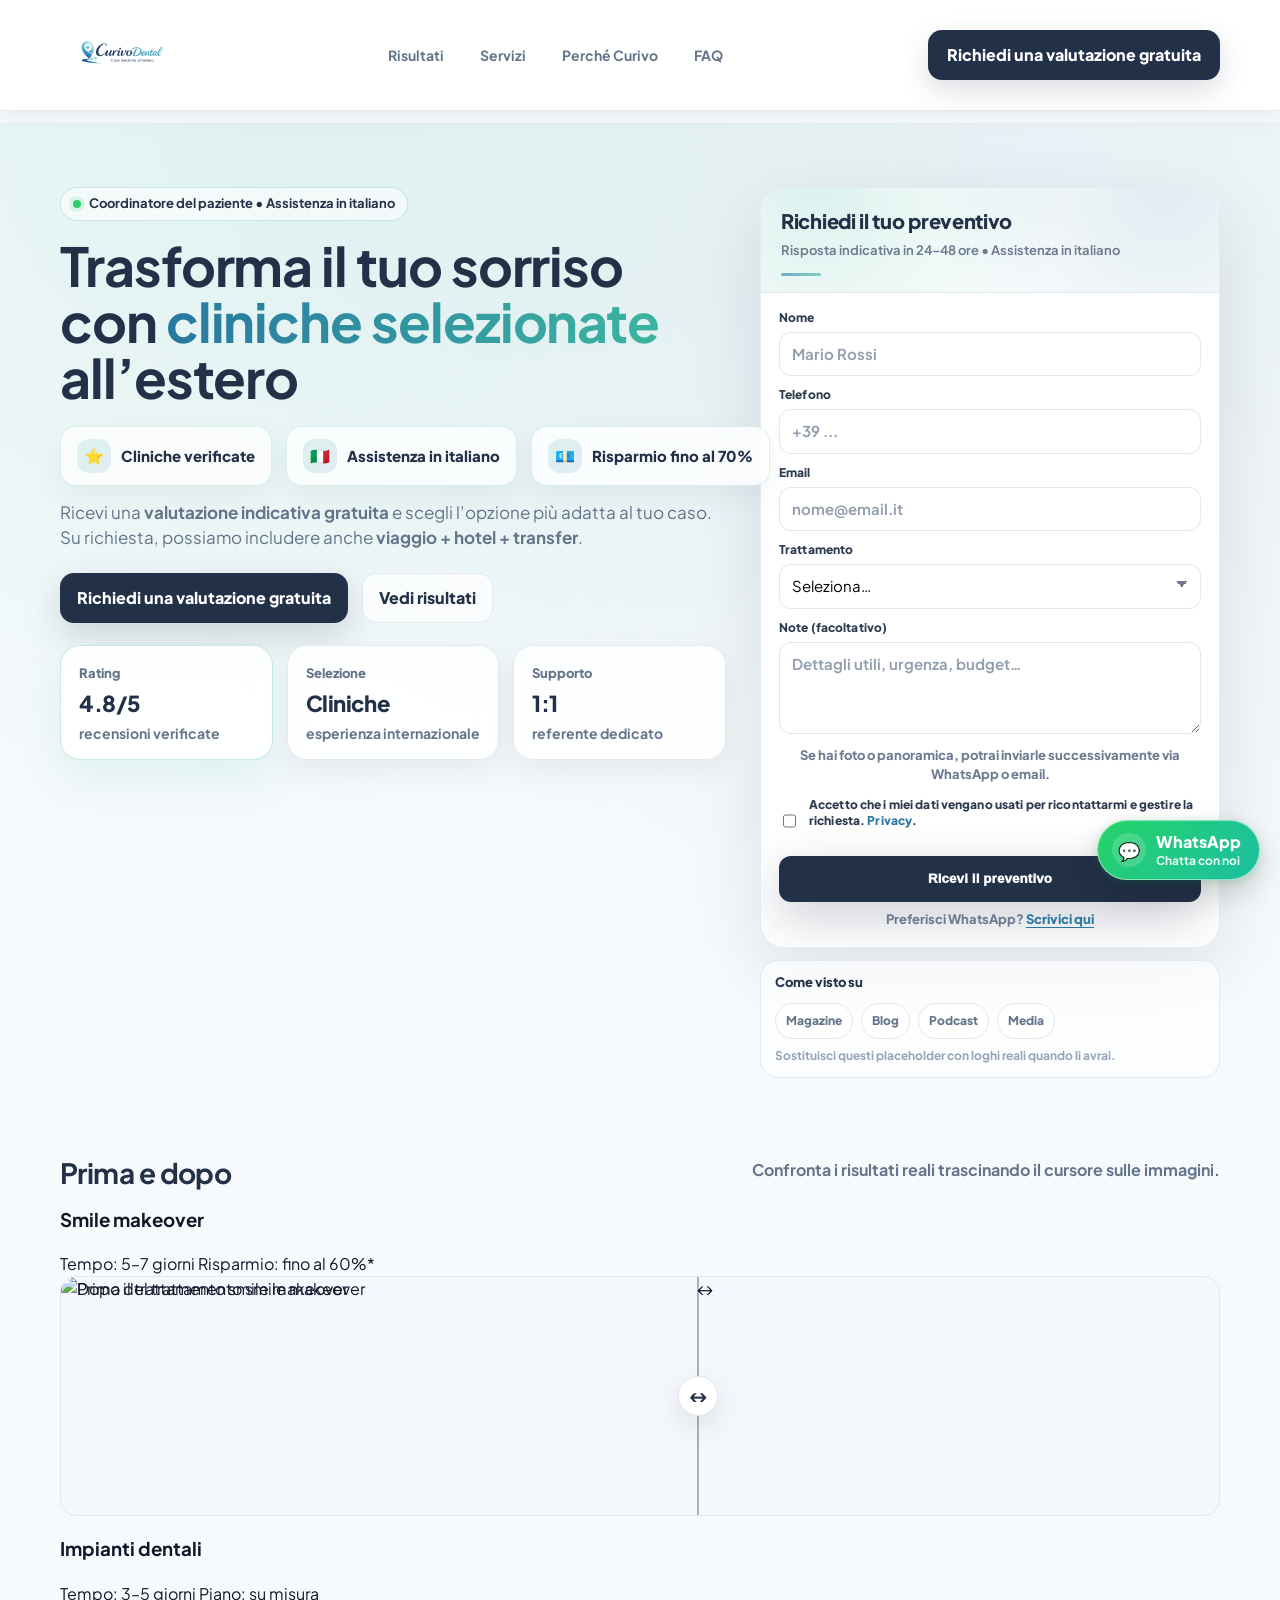
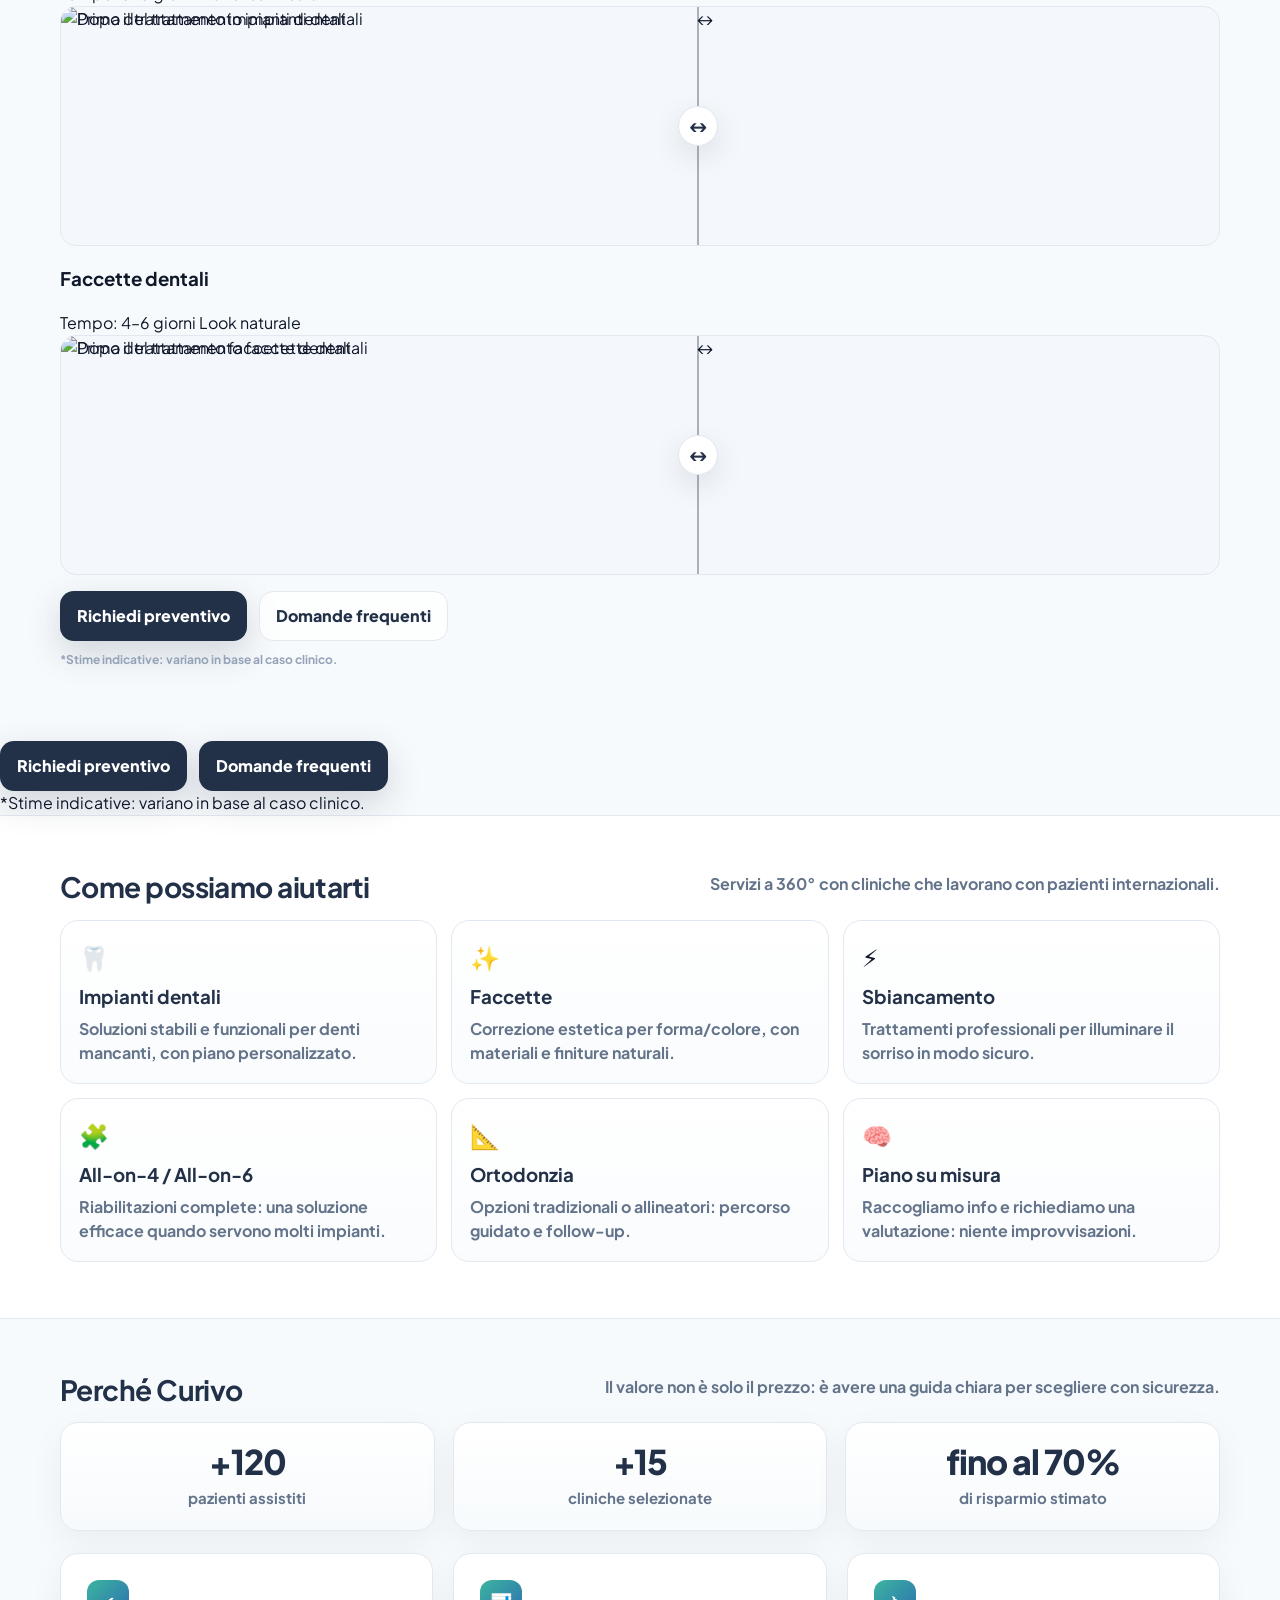
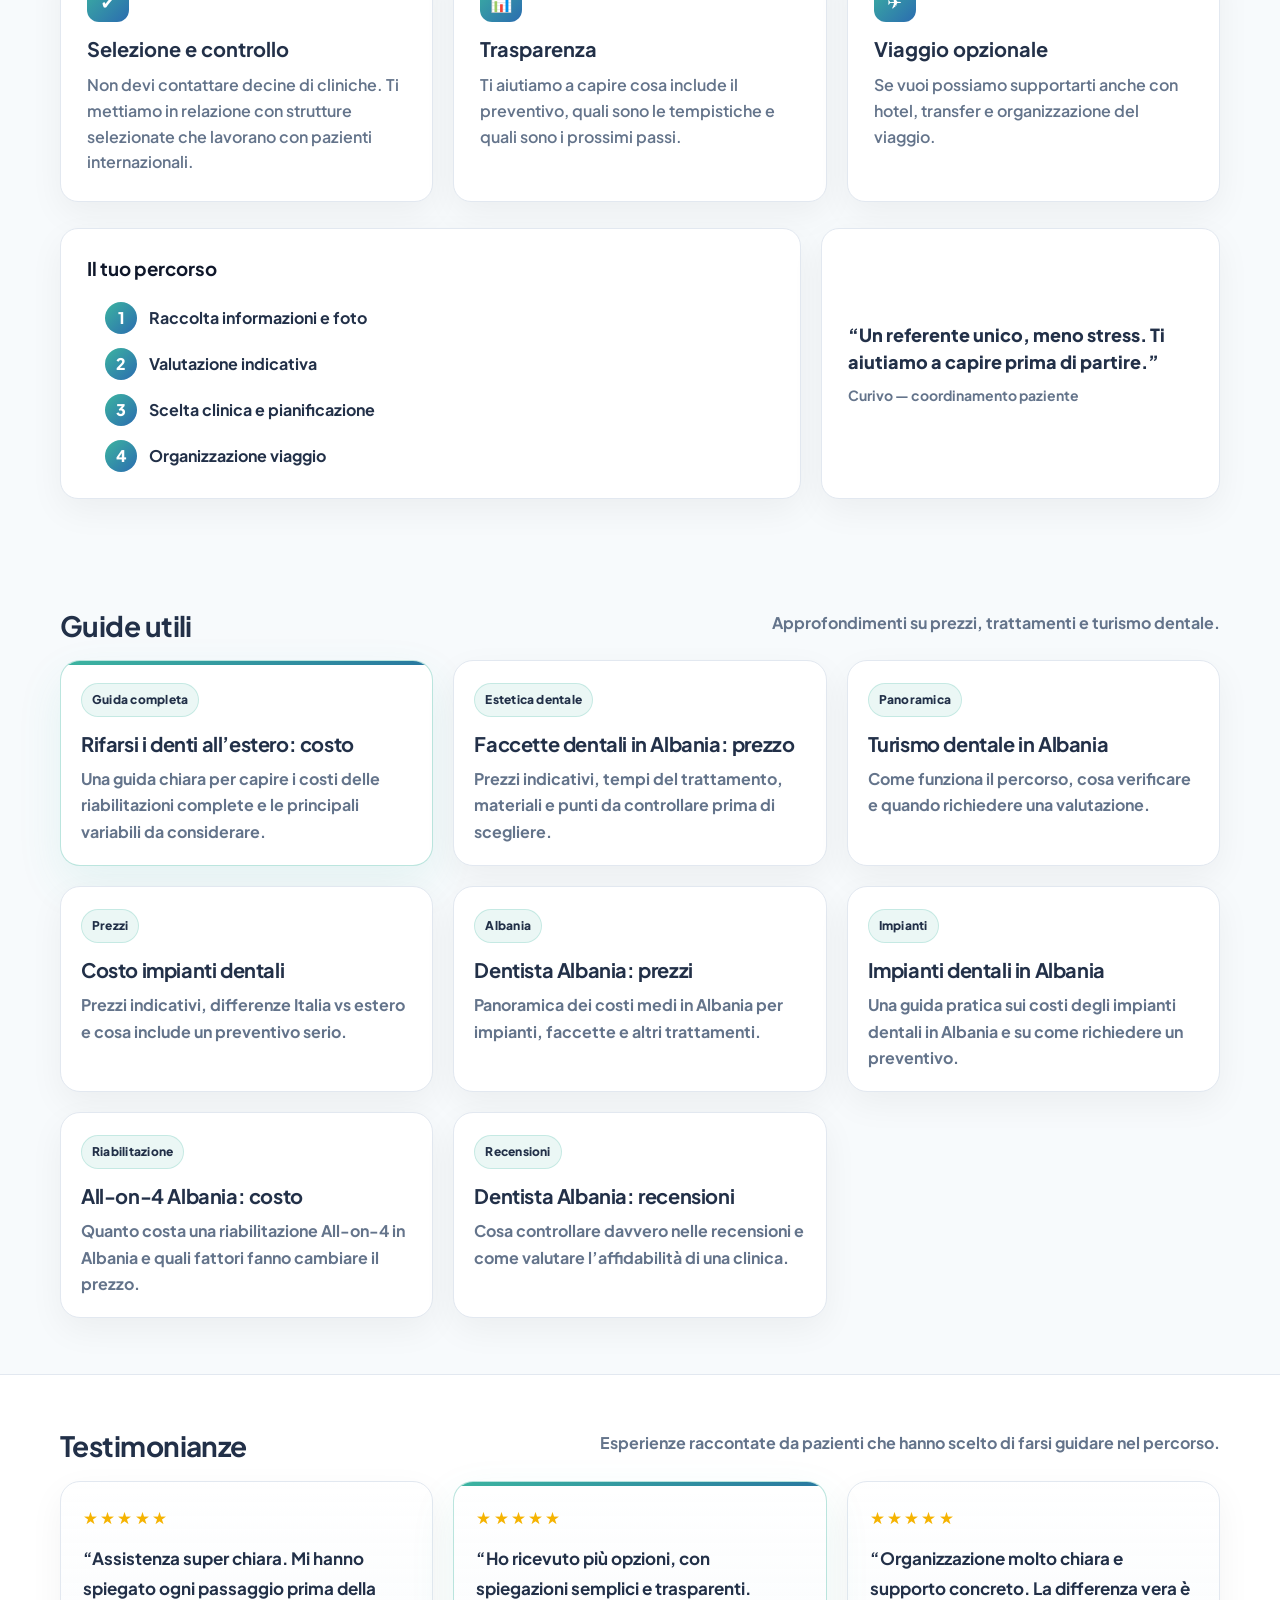
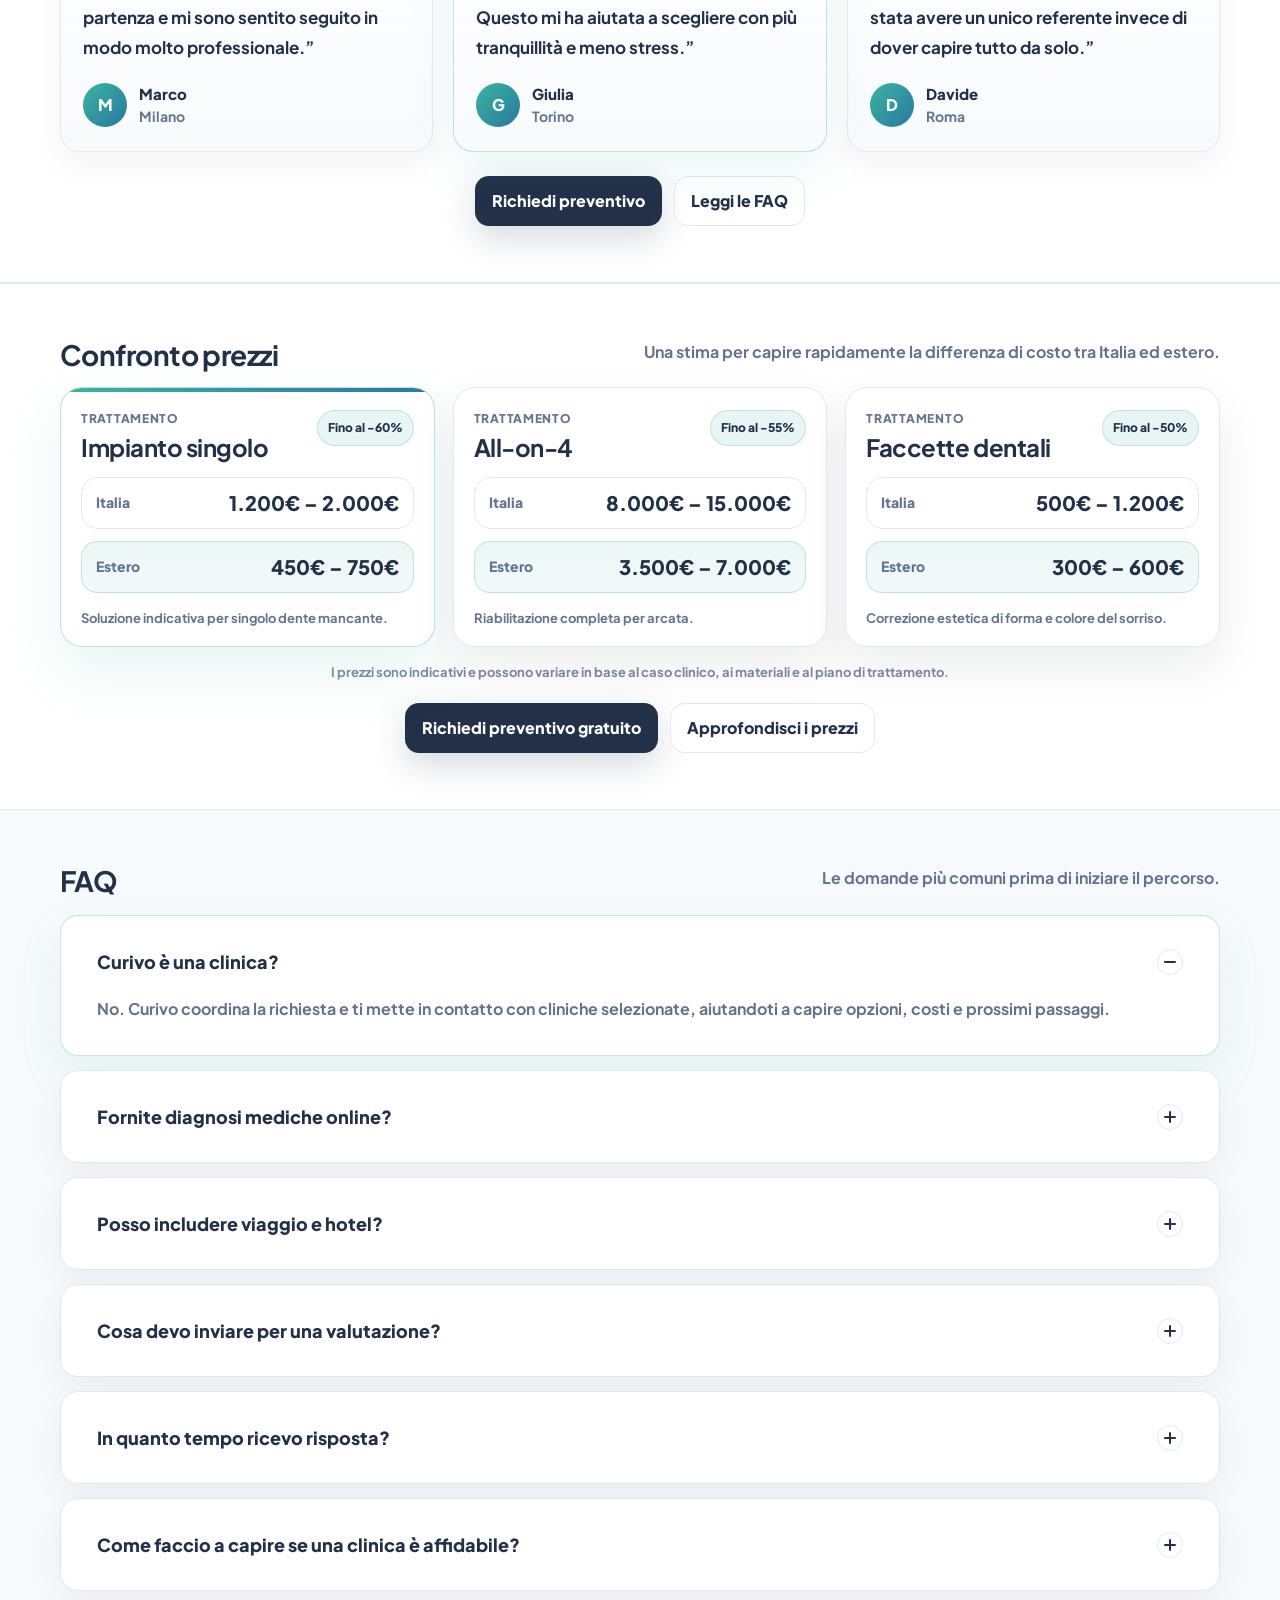
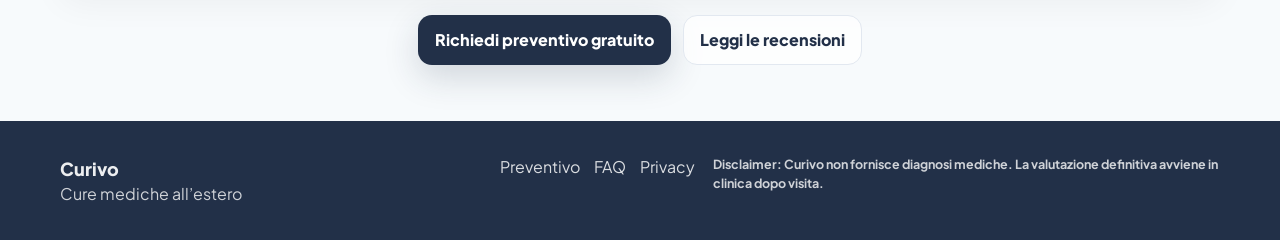
==== commit fab7fd37: "Update index.html" ====
--- a/index.html
+++ b/index.html
@@ -216,134 +216,88 @@
     </section>
 
     <!-- Results -->
-<<<<<<< codex/check-page-for-required-improvements
-    <section class="section" id="risultati">
-      <div class="container">
-        <div class="section-head">
-          <h2>Prima e dopo</h2>
-          <p>Swipe/drag: confronta i risultati in modalità makeover.</p>
-        </div>
-
-        <div class="ba-carousel">
-          <button class="ba-nav prev" type="button" aria-label="Slide precedente">‹</button>
-
-          <div class="ba-track" id="baTrack">
-            <!-- SLIDE 1 -->
-            <div class="ba-slide">
-              <div class="ba-title">Smile makeover</div>
-              <div class="ba">
-                <img class="ba-img before" src="/assets/img/before1.svg" alt="Prima - Smile makeover">
-                <div class="ba-after-wrap">
-                  <img class="ba-img after" src="/assets/img/after1.svg" alt="Dopo - Smile makeover">
-                </div>
-                <div class="ba-handle" aria-hidden="true"></div>
-                <input class="ba-range" type="range" min="10" max="90" value="55" aria-label="slider prima e dopo">
-              </div>
-              <div class="ba-meta">
-                <span>Tempo: 5–7 giorni</span>
-                <span>Risparmio: fino al 60%*</span>
-              </div>
-            </div>
-
-            <!-- SLIDE 2 -->
-            <div class="ba-slide">
-              <div class="ba-title">Impianti</div>
-              <div class="ba">
-                <img class="ba-img before" src="/assets/img/before2.svg" alt="Prima - Impianti">
-                <div class="ba-after-wrap">
-                  <img class="ba-img after" src="/assets/img/after2.svg" alt="Dopo - Impianti">
-                </div>
-                <div class="ba-handle" aria-hidden="true"></div>
-                <input class="ba-range" type="range" min="10" max="90" value="50" aria-label="slider prima e dopo">
-              </div>
-              <div class="ba-meta">
-                <span>Tempo: 3–5 giorni</span>
-                <span>Piano: su misura</span>
-              </div>
-            </div>
-
-            <!-- SLIDE 3 -->
-            <div class="ba-slide">
-              <div class="ba-title">Faccette</div>
-              <div class="ba">
-                <img class="ba-img before" src="/assets/img/before3.svg" alt="Prima - Faccette">
-                <div class="ba-after-wrap">
-                  <img class="ba-img after" src="/assets/img/after3.svg" alt="Dopo - Faccette">
-                </div>
-                <div class="ba-handle" aria-hidden="true"></div>
-                <input class="ba-range" type="range" min="10" max="90" value="60" aria-label="slider prima e dopo">
-              </div>
-              <div class="ba-meta">
-                <span>Tempo: 4–6 giorni</span>
-                <span>Look naturale</span>
-              </div>
-            </div>
-=======
-    <section id="prima-dopo" class="section alt">
-  <div class="container">
-    <div class="section-head split">
-      <div>
-        <h2>Prima e dopo</h2>
-      </div>
-      <p class="section-note">Swipe/drag: confronta i risultati in modalità makeover.</p>
-    </div>
-
-    <div class="ba-grid">
-      <article class="ba-slide">
-        <div class="ba-title">Smile makeover</div>
-
-        <div class="ba">
-          <img class="ba-img before" src="assets/img/before1.png" alt="Prima - Smile makeover">
-          <div class="ba-after-wrap" style="width:55%;">
-            <img class="ba-img after" src="assets/img/after1.png" alt="Dopo - Smile makeover">
->>>>>>> main
-          </div>
-          <div class="ba-handle" style="left:55%;"></div>
-          <input class="ba-range" type="range" min="0" max="100" value="55" aria-label="Confronta prima e dopo Smile makeover">
-        </div>
-
-        <div class="ba-meta">
-          <span>Tempo: 5–7 giorni</span>
-          <span>Risparmio: fino al 60%*</span>
-        </div>
-      </article>
-
-      <article class="ba-slide">
-        <div class="ba-title">Impianti</div>
-
-        <div class="ba">
-          <img class="ba-img before" src="assets/img/before2.png" alt="Prima - Impianti">
-          <div class="ba-after-wrap" style="width:55%;">
-            <img class="ba-img after" src="assets/img/after2.png" alt="Dopo - Impianti">
-          </div>
-          <div class="ba-handle" style="left:55%;"></div>
-          <input class="ba-range" type="range" min="0" max="100" value="55" aria-label="Confronta prima e dopo Impianti">
-        </div>
-
-        <div class="ba-meta">
-          <span>Tempo: 3–5 giorni</span>
-          <span>Piano: su misura</span>
-        </div>
-      </article>
-
-      <article class="ba-slide">
-        <div class="ba-title">Faccette</div>
-
-        <div class="ba">
-          <img class="ba-img before" src="assets/img/before3.png" alt="Prima - Faccette">
-          <div class="ba-after-wrap" style="width:55%;">
-            <img class="ba-img after" src="assets/img/after3.png" alt="Dopo - Faccette">
-          </div>
-          <div class="ba-handle" style="left:55%;"></div>
-          <input class="ba-range" type="range" min="0" max="100" value="55" aria-label="Confronta prima e dopo Faccette">
-        </div>
-
-        <div class="ba-meta">
-          <span>Tempo: 4–6 giorni</span>
-          <span>Look naturale</span>
-        </div>
-      </article>
-    </div>
+
+        <section class="section" id="risultati">
+  <div class="container">
+    <div class="section-head">
+      <h2>Prima e dopo</h2>
+      <p>Confronta i risultati reali trascinando il cursore sulle immagini.</p>
+    </div>
+
+    <div class="results-showcase">
+
+      <article class="result-card">
+        <div class="result-head">
+          <h3>Smile makeover</h3>
+          <div class="result-meta">
+            <span>Tempo: 5–7 giorni</span>
+            <span>Risparmio: fino al 60%*</span>
+          </div>
+        </div>
+
+        <div class="ba" data-start="55">
+          <img class="ba-img before" src="/assets/img/before1.jpg" alt="Prima del trattamento smile makeover">
+          <div class="ba-after-wrap">
+            <img class="ba-img after" src="/assets/img/after1.jpg" alt="Dopo il trattamento smile makeover">
+          </div>
+          <div class="ba-divider"></div>
+          <div class="ba-handle" aria-hidden="true">↔</div>
+          <input class="ba-range" type="range" min="0" max="100" value="55" aria-label="Confronta prima e dopo">
+        </div>
+      </article>
+
+      <article class="result-card">
+        <div class="result-head">
+          <h3>Impianti dentali</h3>
+          <div class="result-meta">
+            <span>Tempo: 3–5 giorni</span>
+            <span>Piano: su misura</span>
+          </div>
+        </div>
+
+        <div class="ba" data-start="50">
+          <img class="ba-img before" src="/assets/img/before2.jpg" alt="Prima del trattamento impianti dentali">
+          <div class="ba-after-wrap">
+            <img class="ba-img after" src="/assets/img/after2.jpg" alt="Dopo il trattamento impianti dentali">
+          </div>
+          <div class="ba-divider"></div>
+          <div class="ba-handle" aria-hidden="true">↔</div>
+          <input class="ba-range" type="range" min="0" max="100" value="50" aria-label="Confronta prima e dopo">
+        </div>
+      </article>
+
+      <article class="result-card">
+        <div class="result-head">
+          <h3>Faccette dentali</h3>
+          <div class="result-meta">
+            <span>Tempo: 4–6 giorni</span>
+            <span>Look naturale</span>
+          </div>
+        </div>
+
+        <div class="ba" data-start="60">
+          <img class="ba-img before" src="/assets/img/before3.jpg" alt="Prima del trattamento faccette dentali">
+          <div class="ba-after-wrap">
+            <img class="ba-img after" src="/assets/img/after3.jpg" alt="Dopo il trattamento faccette dentali">
+          </div>
+          <div class="ba-divider"></div>
+          <div class="ba-handle" aria-hidden="true">↔</div>
+          <input class="ba-range" type="range" min="0" max="100" value="60" aria-label="Confronta prima e dopo">
+        </div>
+      </article>
+
+    </div>
+
+    <div class="cta-row">
+      <a class="btn" href="#form">Richiedi preventivo</a>
+      <a class="btn ghost" href="#faq">Domande frequenti</a>
+    </div>
+
+    <div class="fineprint" style="margin-top:10px;">
+      *Stime indicative: variano in base al caso clinico.
+    </div>
+  </div>
+</section>
 
     <div class="cta-row">
       <a class="btn btn-primary" href="#preventivo">Richiedi preventivo</a>
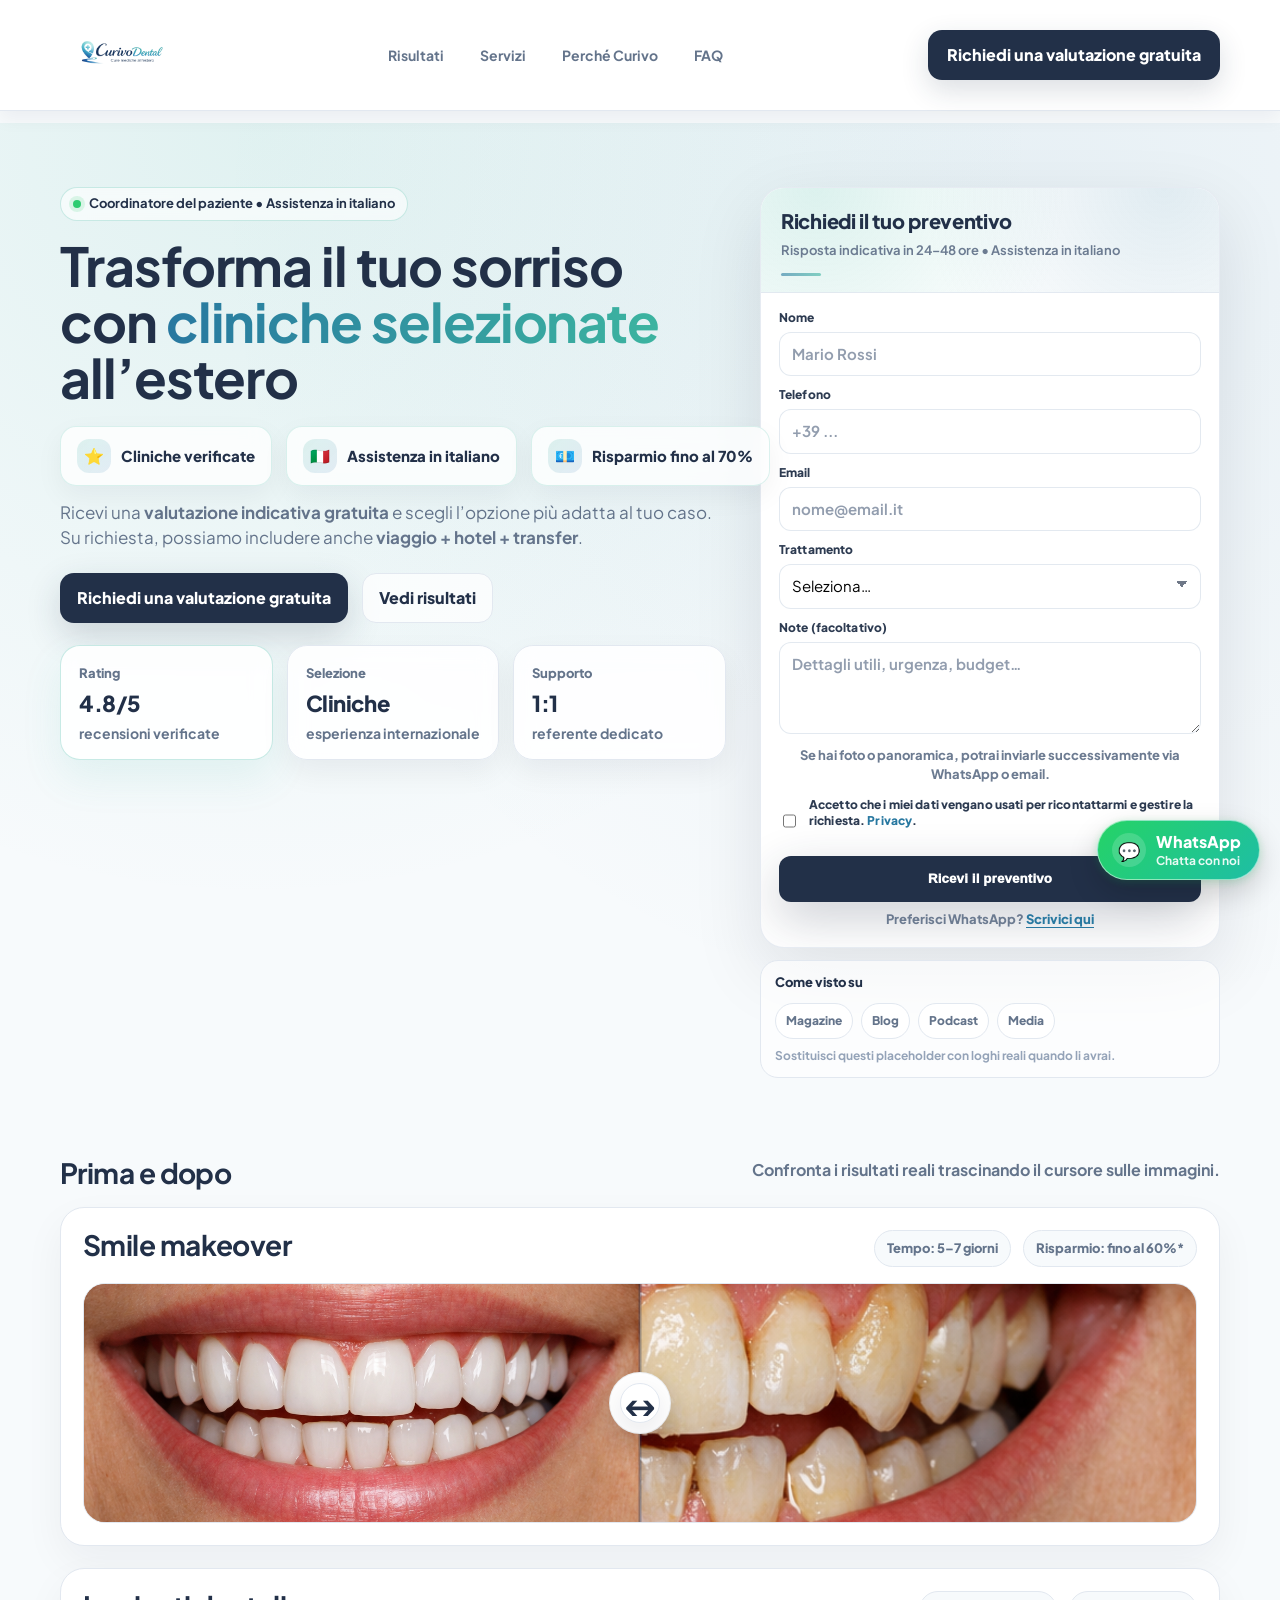
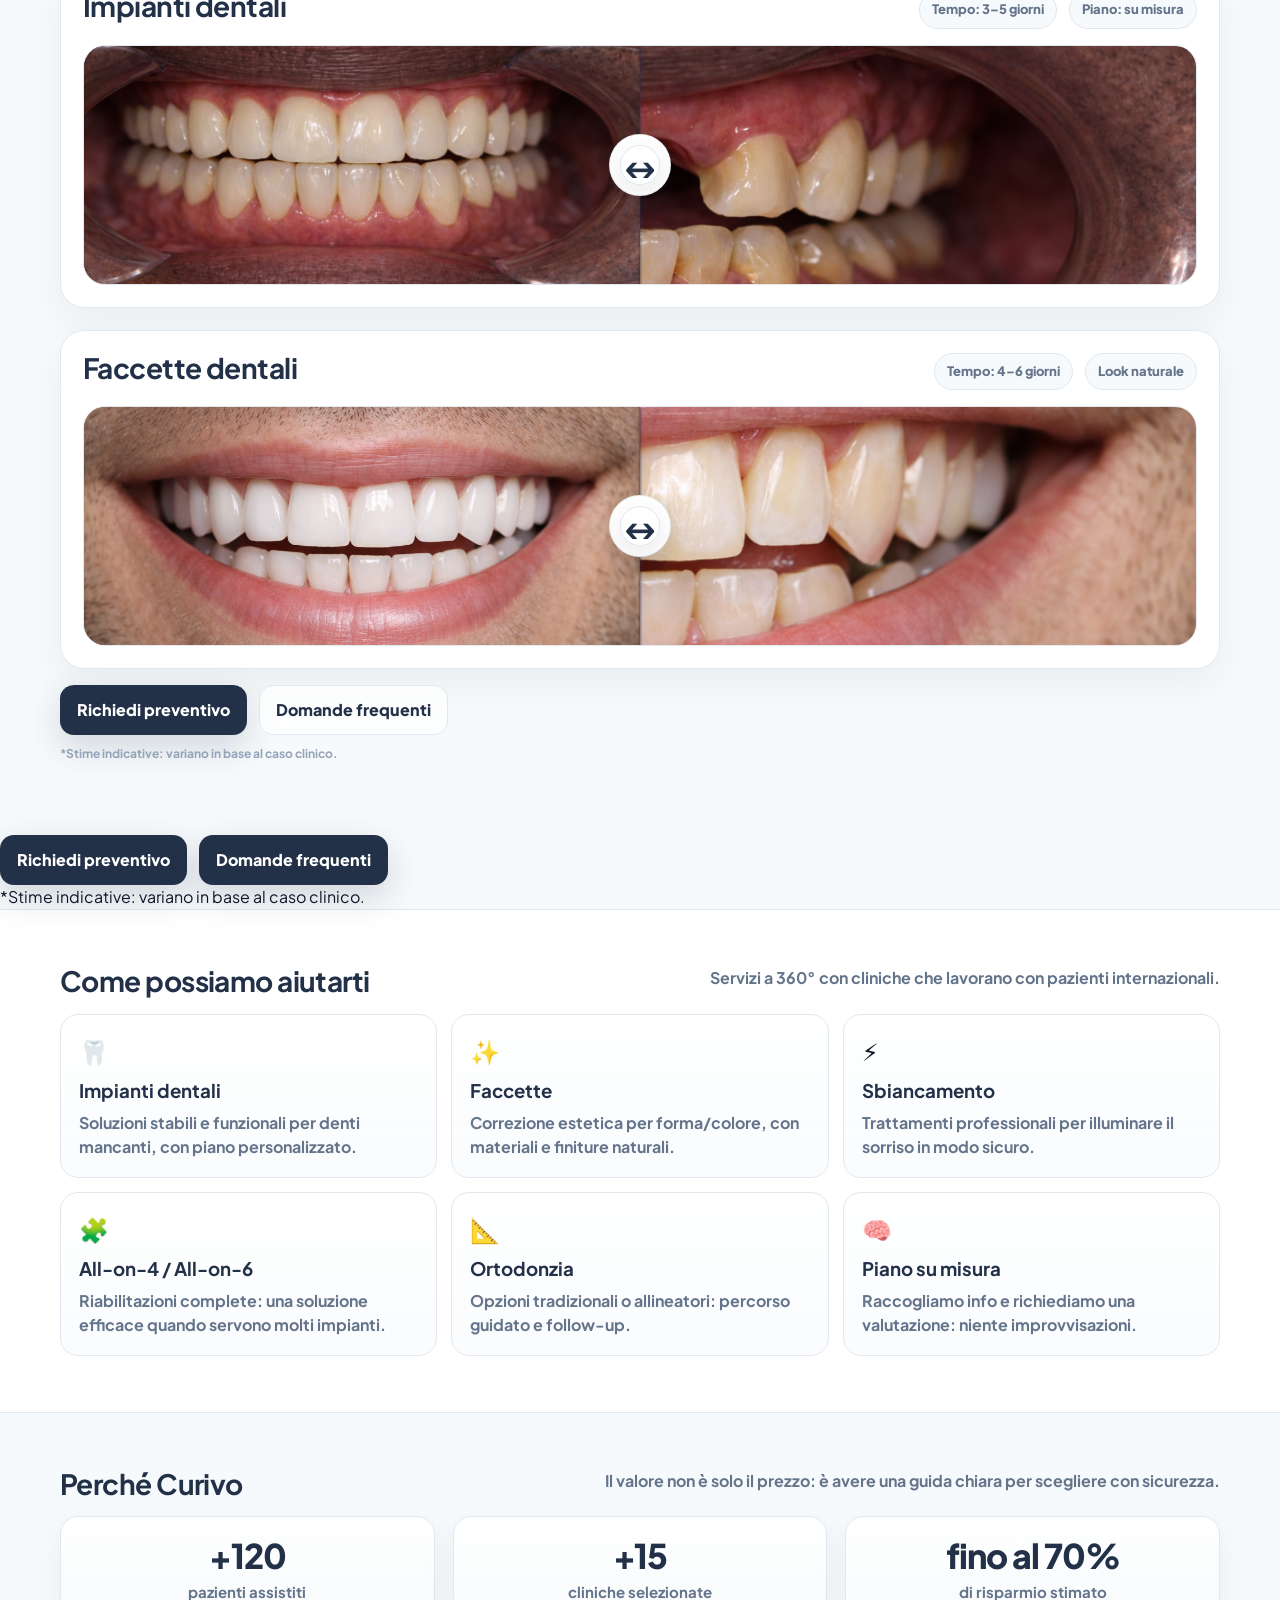
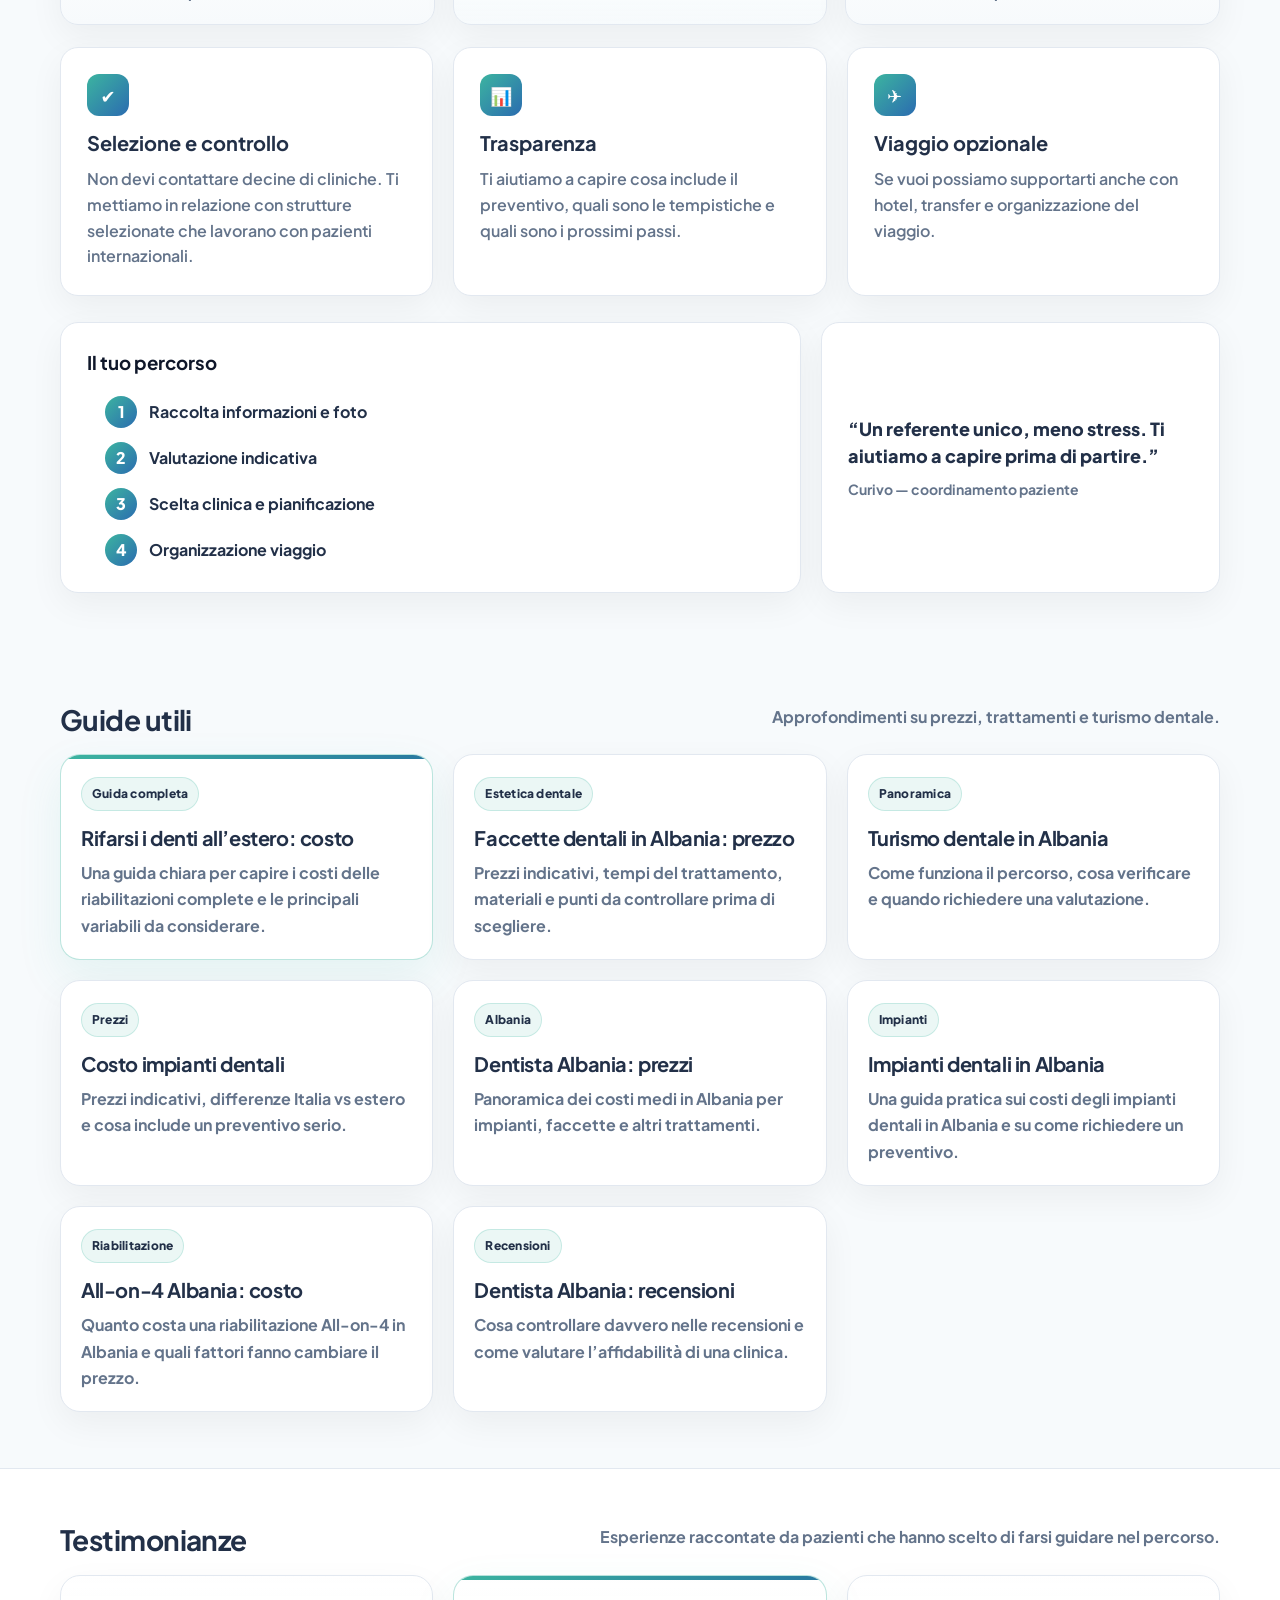
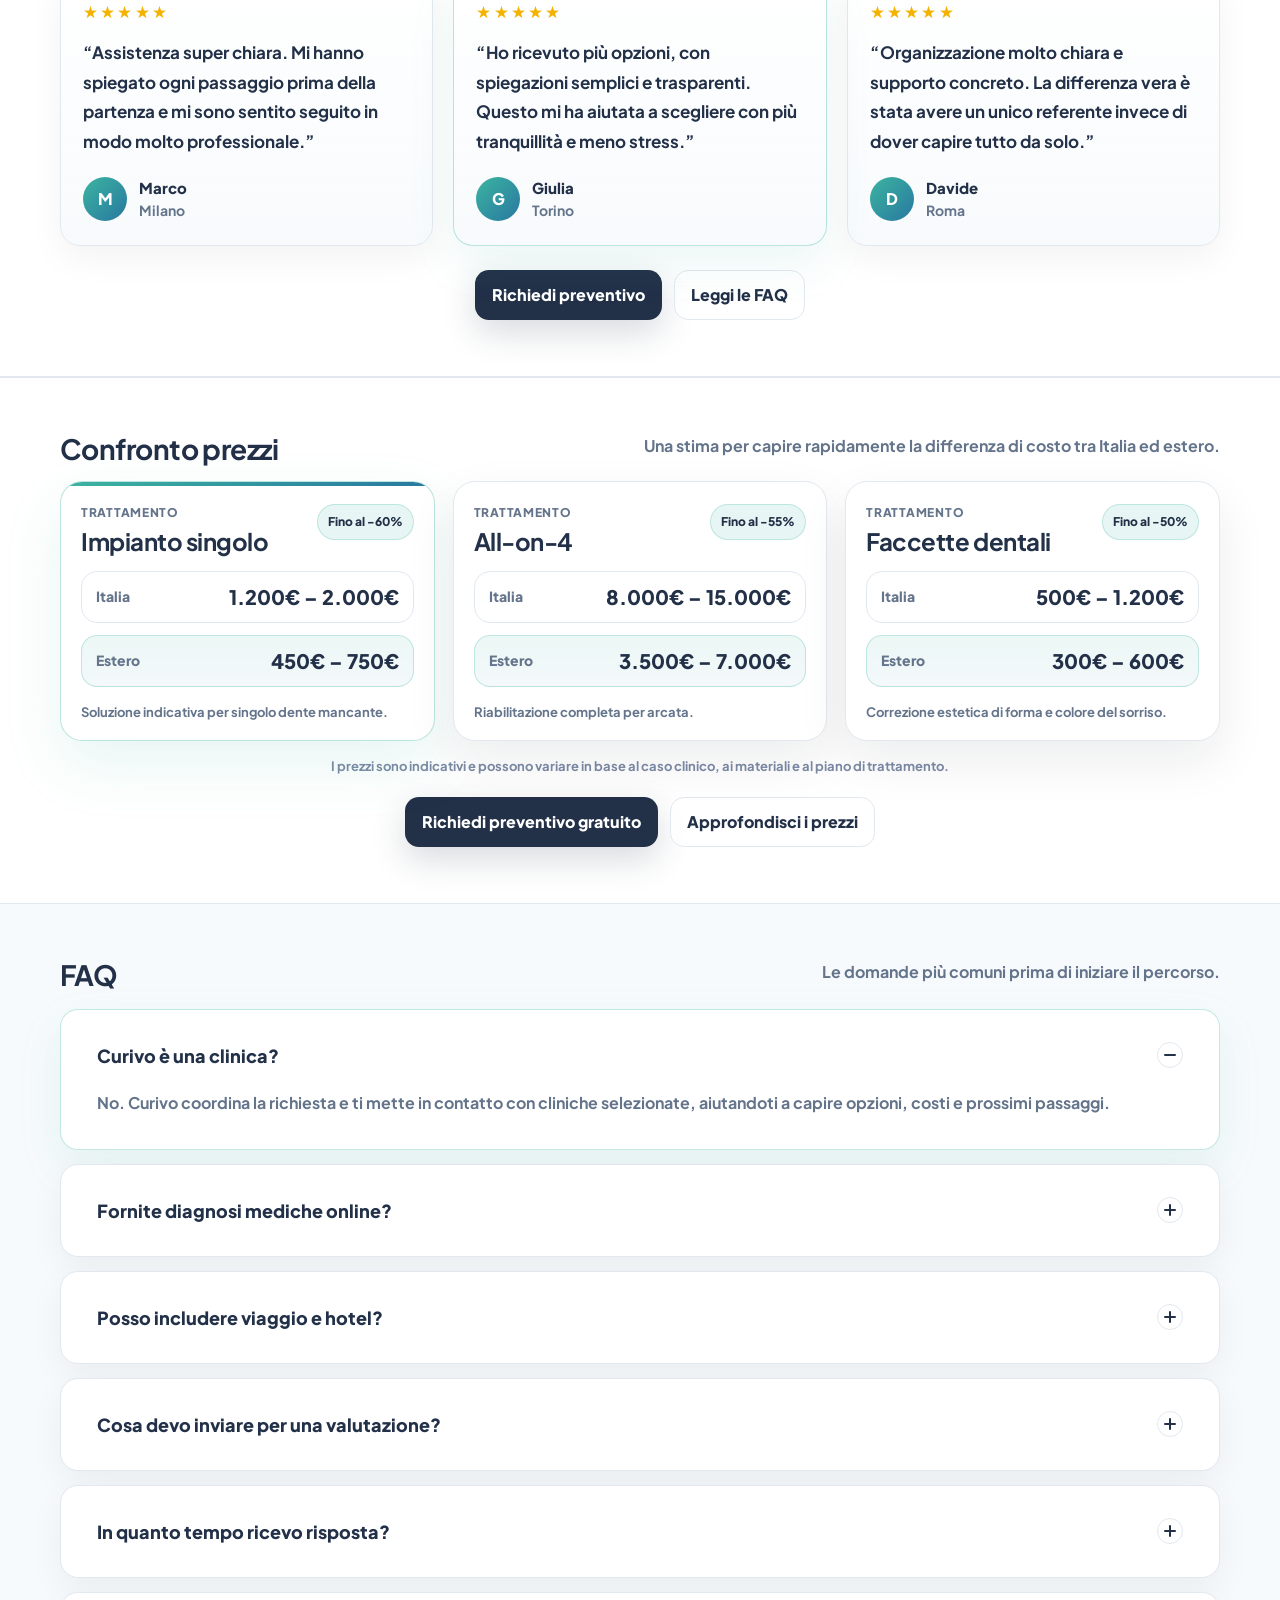
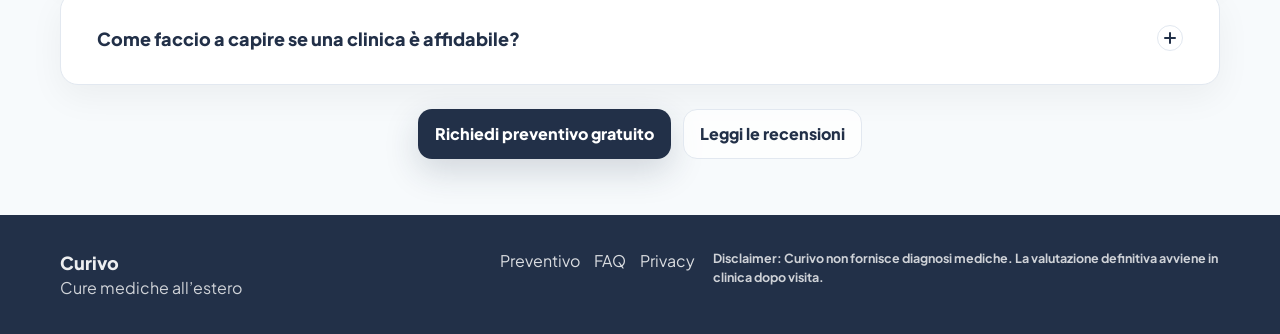
==== commit e9b85534: "Update index.html" ====
--- a/index.html
+++ b/index.html
@@ -236,9 +236,9 @@
         </div>
 
         <div class="ba" data-start="55">
-          <img class="ba-img before" src="/assets/img/before1.jpg" alt="Prima del trattamento smile makeover">
+          <img class="ba-img before" src="/assets/img/before1.png" alt="Prima del trattamento smile makeover">
           <div class="ba-after-wrap">
-            <img class="ba-img after" src="/assets/img/after1.jpg" alt="Dopo il trattamento smile makeover">
+            <img class="ba-img after" src="/assets/img/after1.png" alt="Dopo il trattamento smile makeover">
           </div>
           <div class="ba-divider"></div>
           <div class="ba-handle" aria-hidden="true">↔</div>
@@ -256,9 +256,9 @@
         </div>
 
         <div class="ba" data-start="50">
-          <img class="ba-img before" src="/assets/img/before2.jpg" alt="Prima del trattamento impianti dentali">
+          <img class="ba-img before" src="/assets/img/before2.png" alt="Prima del trattamento impianti dentali">
           <div class="ba-after-wrap">
-            <img class="ba-img after" src="/assets/img/after2.jpg" alt="Dopo il trattamento impianti dentali">
+            <img class="ba-img after" src="/assets/img/after2.png" alt="Dopo il trattamento impianti dentali">
           </div>
           <div class="ba-divider"></div>
           <div class="ba-handle" aria-hidden="true">↔</div>
@@ -276,9 +276,9 @@
         </div>
 
         <div class="ba" data-start="60">
-          <img class="ba-img before" src="/assets/img/before3.jpg" alt="Prima del trattamento faccette dentali">
+          <img class="ba-img before" src="/assets/img/before3.png" alt="Prima del trattamento faccette dentali">
           <div class="ba-after-wrap">
-            <img class="ba-img after" src="/assets/img/after3.jpg" alt="Dopo il trattamento faccette dentali">
+            <img class="ba-img after" src="/assets/img/after3.png" alt="Dopo il trattamento faccette dentali">
           </div>
           <div class="ba-divider"></div>
           <div class="ba-handle" aria-hidden="true">↔</div>
--- a/assets/styles.css
+++ b/assets/styles.css
@@ -2742,3 +2742,161 @@
     width: 100%;
   }
 }
+/* ===== RESULTS SHOWCASE REAL ===== */
+
+.results-showcase{
+  display:grid;
+  gap:22px;
+  margin-top:20px;
+}
+
+.result-card{
+  background:#fff;
+  border:1px solid var(--border);
+  border-radius:24px;
+  padding:22px;
+  box-shadow:0 16px 40px rgba(15,23,42,.05);
+}
+
+.result-head{
+  display:flex;
+  align-items:flex-start;
+  justify-content:space-between;
+  gap:16px;
+  margin-bottom:16px;
+}
+
+.result-head h3{
+  margin:0;
+  font-size:28px;
+  line-height:1.1;
+  color:var(--navy);
+  letter-spacing:-.02em;
+}
+
+.result-meta{
+  display:flex;
+  gap:12px;
+  flex-wrap:wrap;
+  justify-content:flex-end;
+}
+
+.result-meta span{
+  display:inline-flex;
+  align-items:center;
+  justify-content:center;
+  padding:8px 12px;
+  border-radius:999px;
+  border:1px solid var(--border);
+  background:rgba(247,250,252,.9);
+  color:var(--muted);
+  font-size:13px;
+  font-weight:800;
+}
+
+/* before-after */
+.ba{
+  position:relative;
+  width:100%;
+  aspect-ratio: 16 / 9;
+  overflow:hidden;
+  border-radius:22px;
+  background:#eaf1f7;
+  user-select:none;
+}
+
+.ba-img{
+  position:absolute;
+  inset:0;
+  width:100%;
+  height:100%;
+  object-fit:cover;
+  display:block;
+}
+
+.ba-after-wrap{
+  position:absolute;
+  inset:0;
+  overflow:hidden;
+  width:50%;
+}
+
+.ba-divider{
+  position:absolute;
+  top:0;
+  bottom:0;
+  width:3px;
+  background:rgba(36,49,83,.35);
+  left:50%;
+  transform:translateX(-50%);
+  z-index:2;
+}
+
+.ba-handle{
+  position:absolute;
+  top:50%;
+  left:50%;
+  transform:translate(-50%, -50%);
+  width:62px;
+  height:62px;
+  border-radius:50%;
+  background:#fff;
+  border:1px solid rgba(36,49,83,.08);
+  box-shadow:0 12px 30px rgba(15,23,42,.14);
+  display:flex;
+  align-items:center;
+  justify-content:center;
+  font-size:28px;
+  font-weight:900;
+  color:var(--navy);
+  z-index:3;
+  pointer-events:none;
+}
+
+.ba-range{
+  position:absolute;
+  inset:0;
+  width:100%;
+  height:100%;
+  opacity:0;
+  cursor:ew-resize;
+  z-index:4;
+}
+
+@media (max-width: 980px){
+  .result-card{
+    padding:16px;
+    border-radius:20px;
+  }
+
+  .result-head{
+    flex-direction:column;
+    align-items:flex-start;
+    gap:10px;
+  }
+
+  .result-head h3{
+    font-size:22px;
+  }
+
+  .result-meta{
+    justify-content:flex-start;
+    gap:8px;
+  }
+
+  .result-meta span{
+    font-size:12px;
+    padding:7px 10px;
+  }
+
+  .ba{
+    aspect-ratio: 4 / 5;
+    border-radius:18px;
+  }
+
+  .ba-handle{
+    width:54px;
+    height:54px;
+    font-size:24px;
+  }
+}
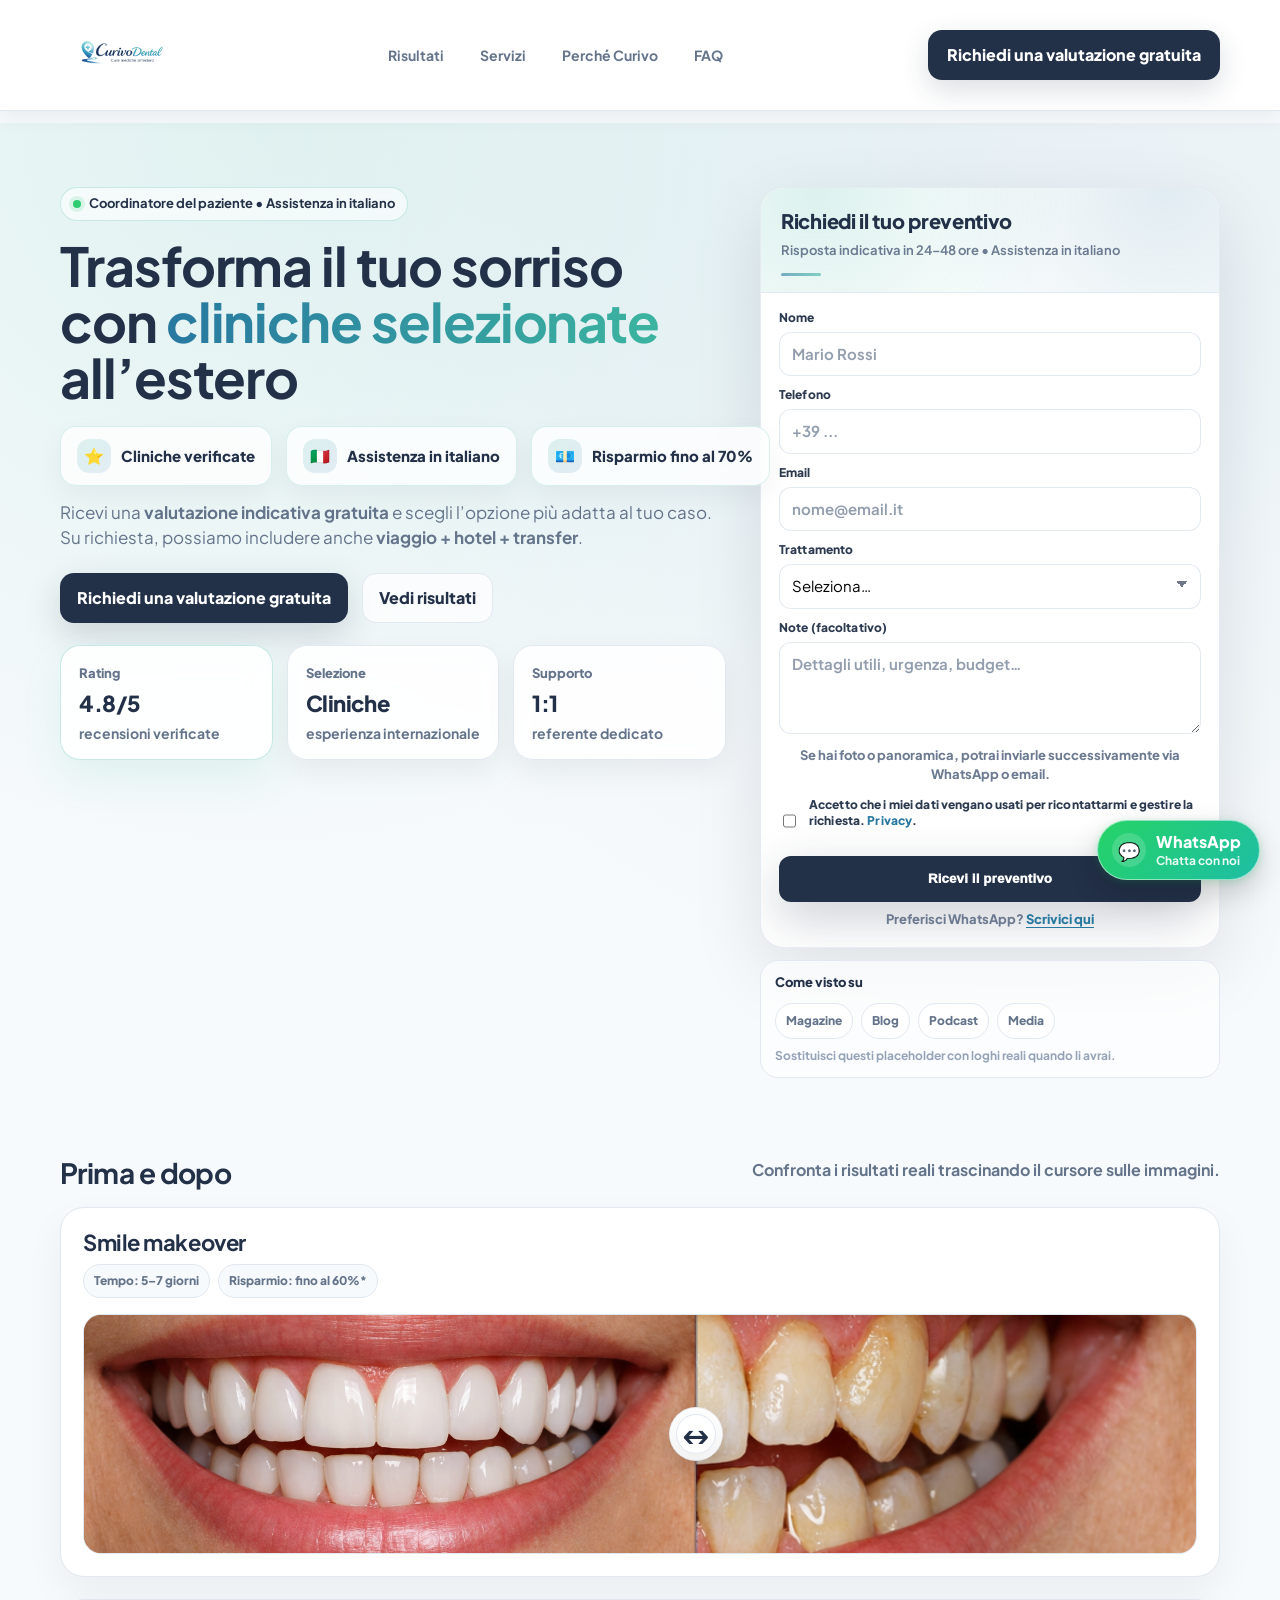
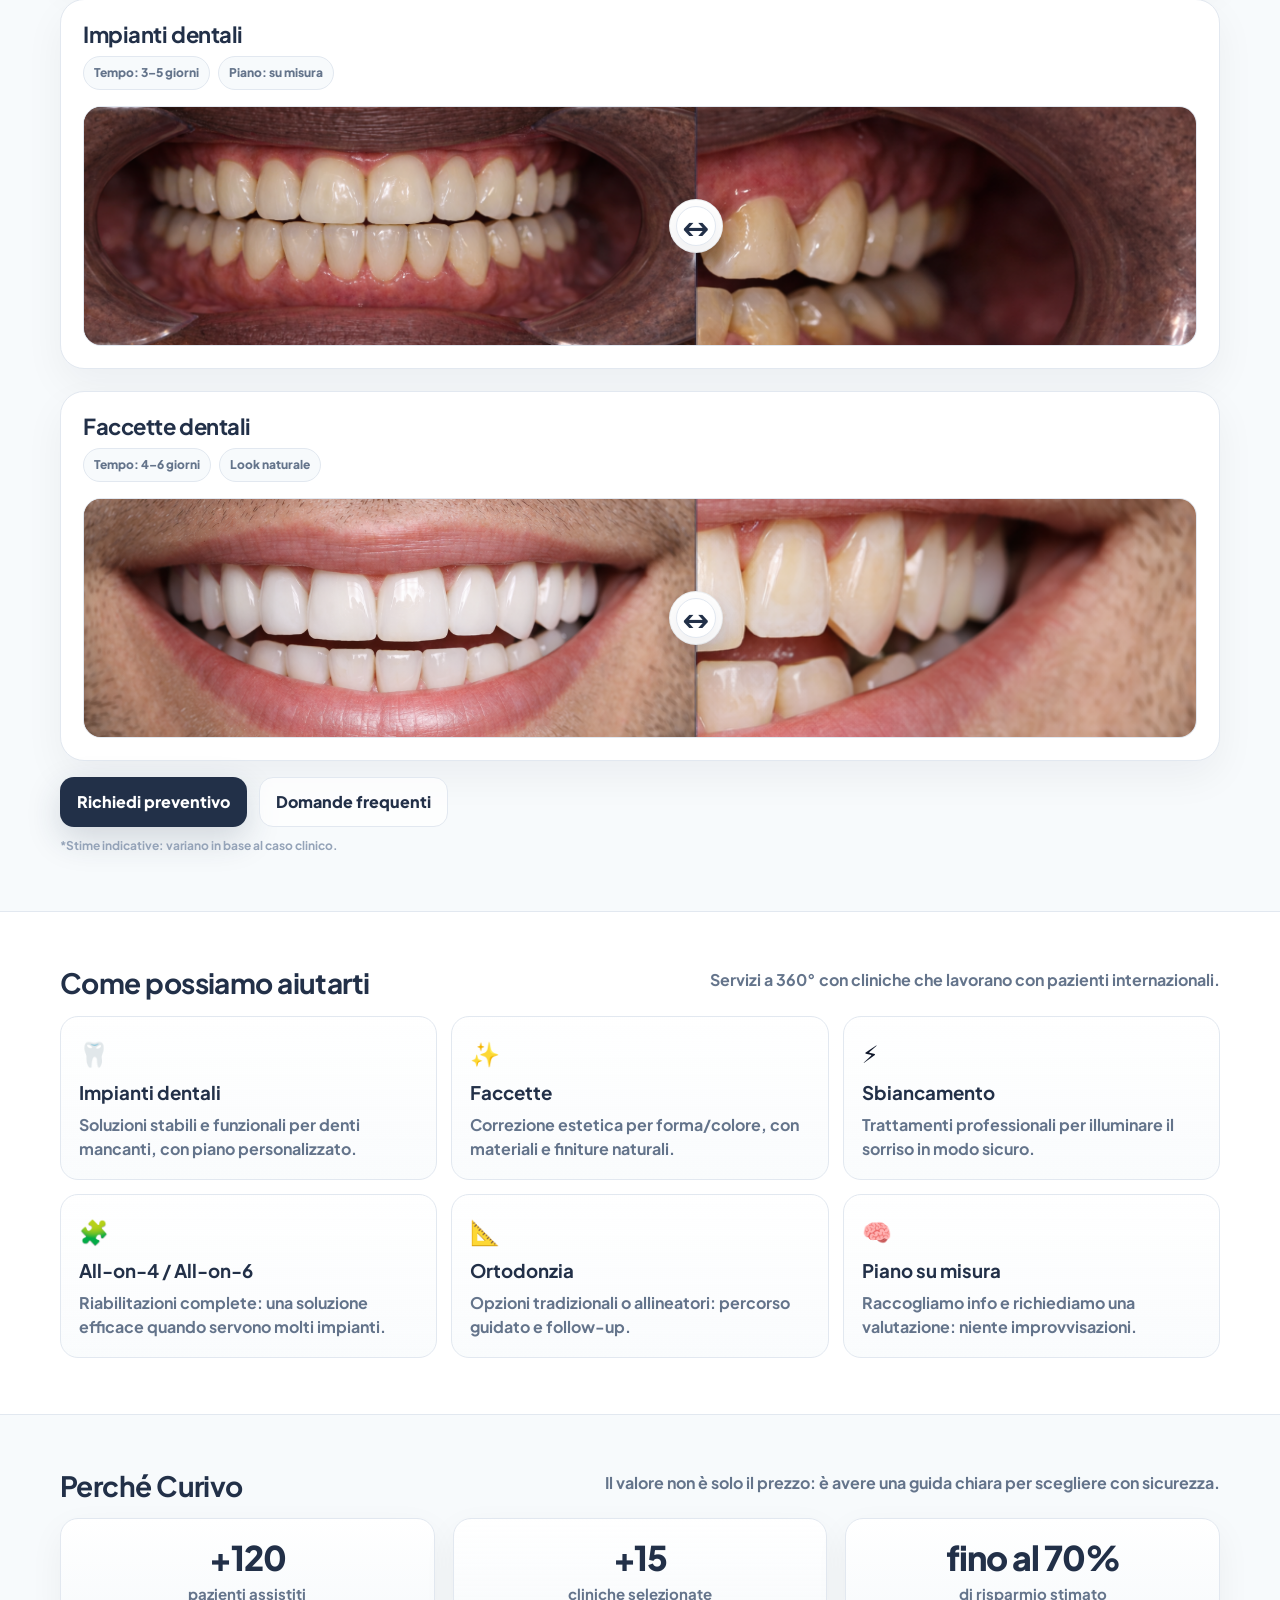
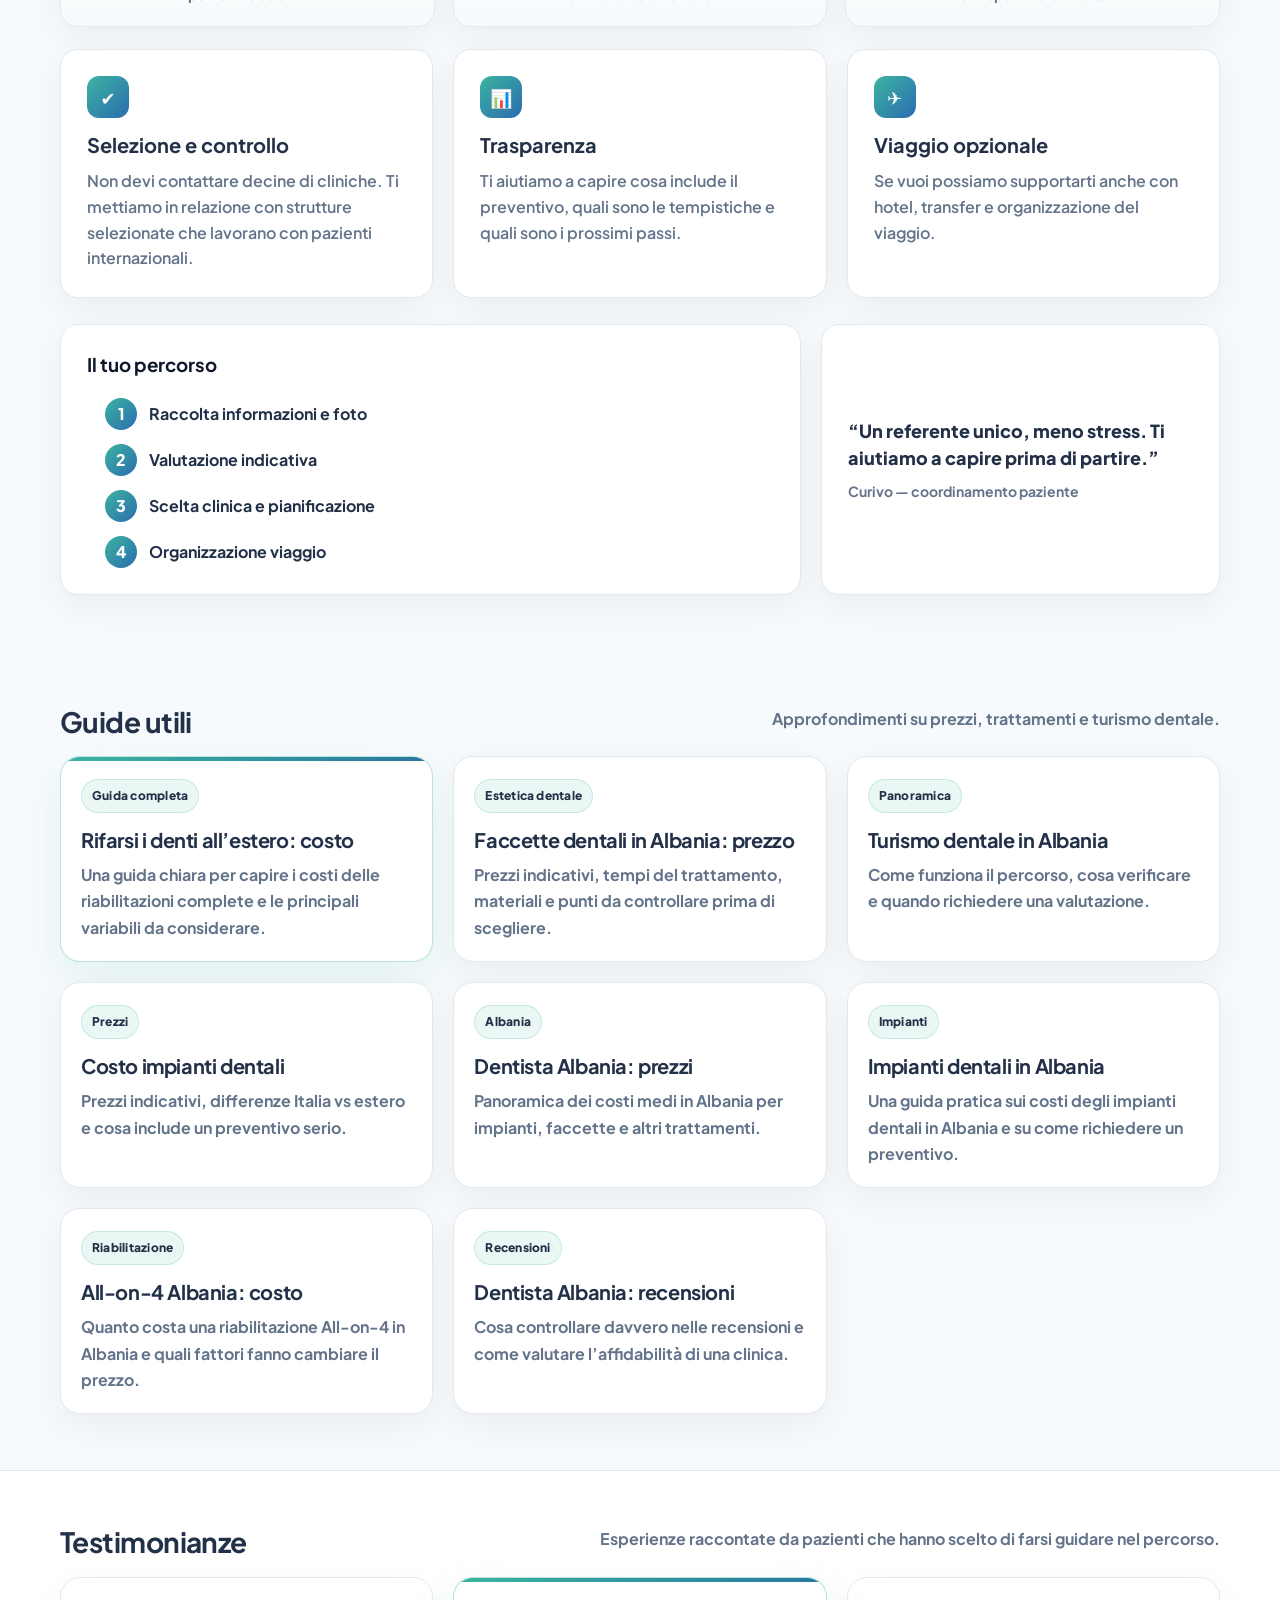
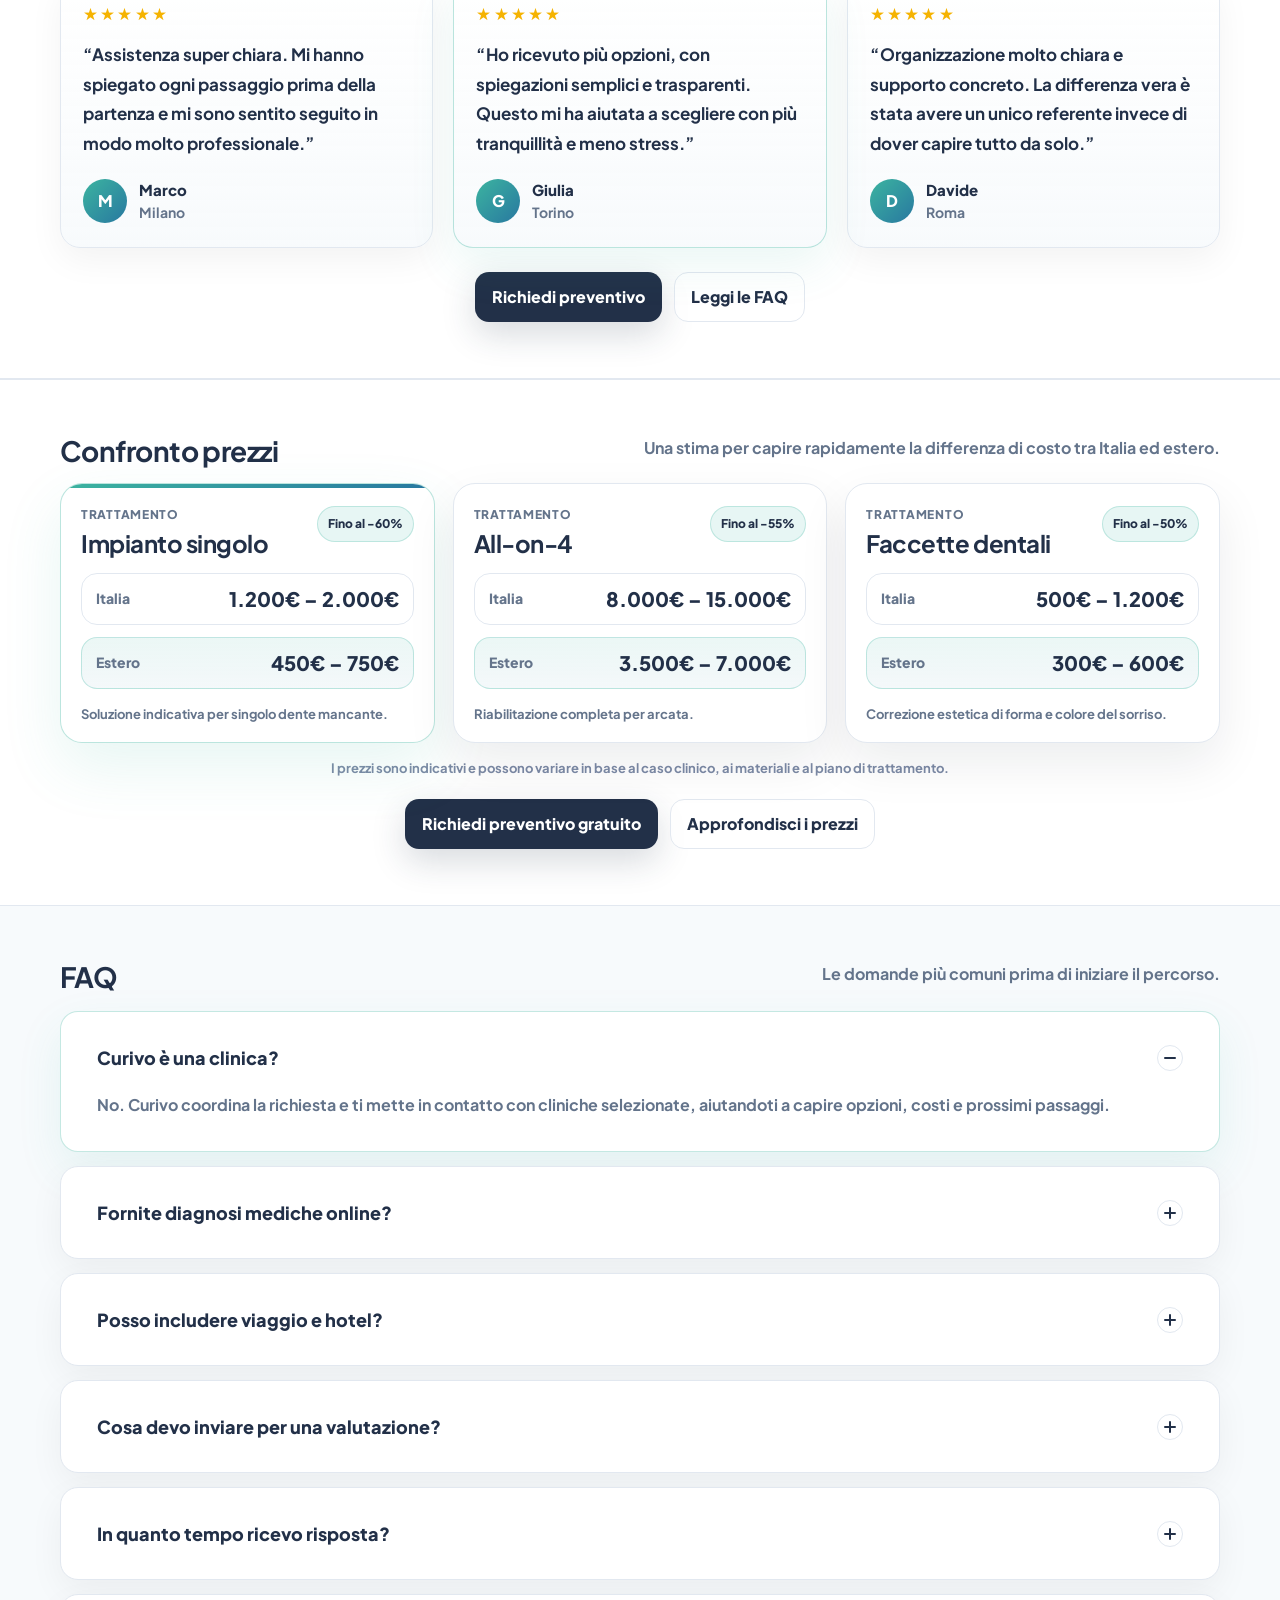
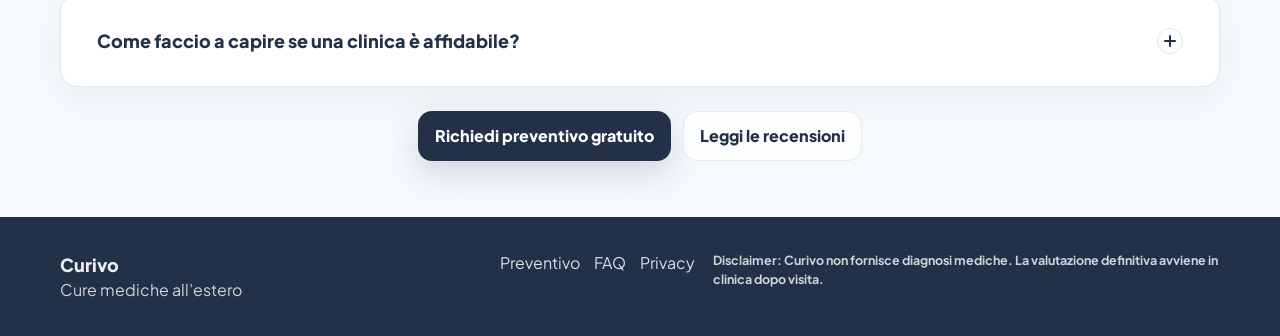
==== commit ddcfb91e: "Update index.html" ====
--- a/index.html
+++ b/index.html
@@ -299,15 +299,6 @@
   </div>
 </section>
 
-    <div class="cta-row">
-      <a class="btn btn-primary" href="#preventivo">Richiedi preventivo</a>
-      <a class="btn btn-secondary" href="#faq">Domande frequenti</a>
-    </div>
-
-    <div class="micro-note">*Stime indicative: variano in base al caso clinico.</div>
-  </div>
-</section>
-
     <!-- Services -->
     <section class="section alt" id="servizi">
       <div class="container">
--- a/assets/styles.css
+++ b/assets/styles.css
@@ -2798,11 +2798,12 @@
 .ba{
   position:relative;
   width:100%;
-  aspect-ratio: 16 / 9;
+  aspect-ratio:16 / 9;
   overflow:hidden;
   border-radius:22px;
   background:#eaf1f7;
   user-select:none;
+  touch-action:none;
 }
 
 .ba-img{
@@ -2816,26 +2817,36 @@
 
 .ba-after-wrap{
   position:absolute;
+  inset:0 auto 0 0;
+  width:55%;
+  height:100%;
+  overflow:hidden;
+  z-index:2;
+}
+
+.ba-after-wrap .ba-img{
+  position:absolute;
   inset:0;
-  overflow:hidden;
-  width:50%;
+  width:100%;
+  height:100%;
+  object-fit:cover;
 }
 
 .ba-divider{
   position:absolute;
   top:0;
   bottom:0;
+  left:55%;
   width:3px;
+  transform:translateX(-50%);
   background:rgba(36,49,83,.35);
-  left:50%;
-  transform:translateX(-50%);
-  z-index:2;
+  z-index:3;
 }
 
 .ba-handle{
   position:absolute;
   top:50%;
-  left:50%;
+  left:55%;
   transform:translate(-50%, -50%);
   width:62px;
   height:62px;
@@ -2849,7 +2860,7 @@
   font-size:28px;
   font-weight:900;
   color:var(--navy);
-  z-index:3;
+  z-index:4;
   pointer-events:none;
 }
 
@@ -2860,14 +2871,22 @@
   height:100%;
   opacity:0;
   cursor:ew-resize;
-  z-index:4;
+  z-index:5;
 }
 
 @media (max-width: 980px){
-  .result-card{
-    padding:16px;
-    border-radius:20px;
+  .ba{
+    aspect-ratio:4 / 5;
+    border-radius:18px;
   }
+
+  .ba-handle{
+    width:54px;
+    height:54px;
+    font-size:24px;
+  }
+}
+
 
   .result-head{
     flex-direction:column;
@@ -2899,4 +2918,4 @@
     height:54px;
     font-size:24px;
   }
-}+}
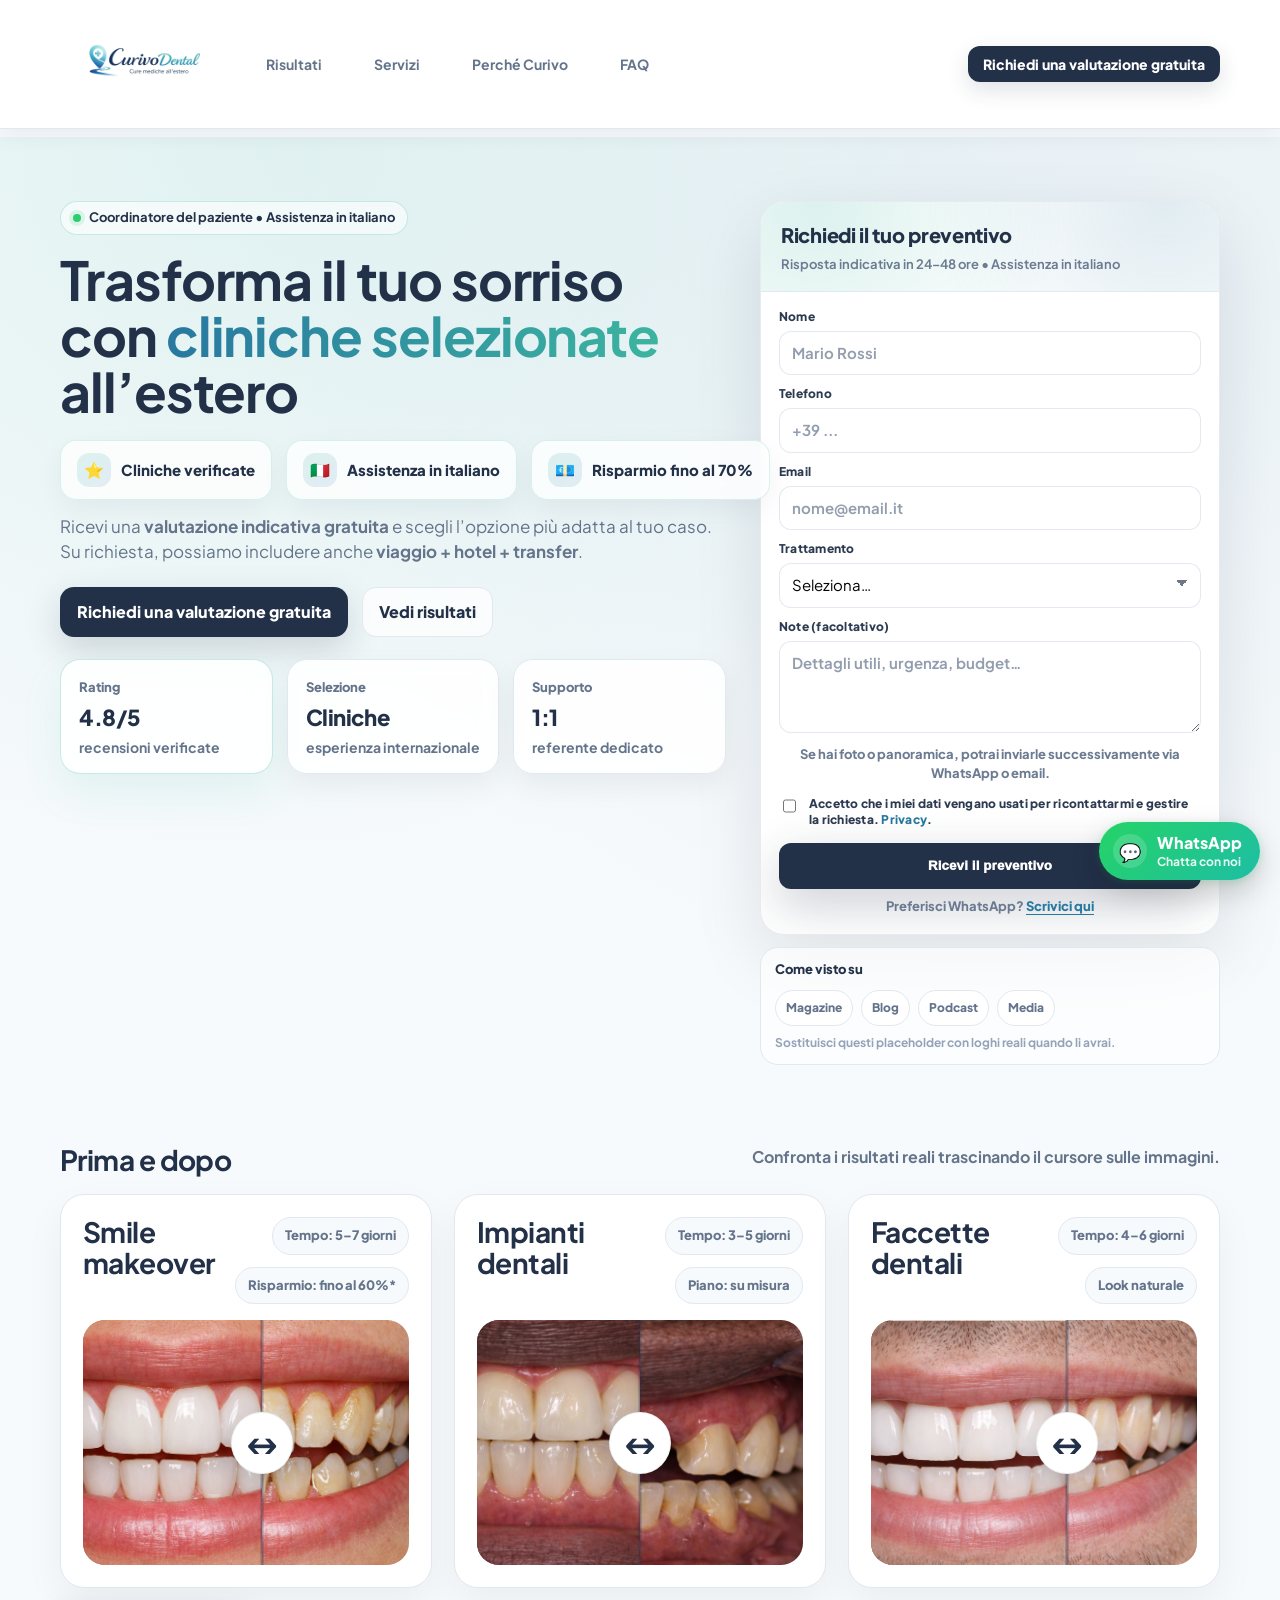
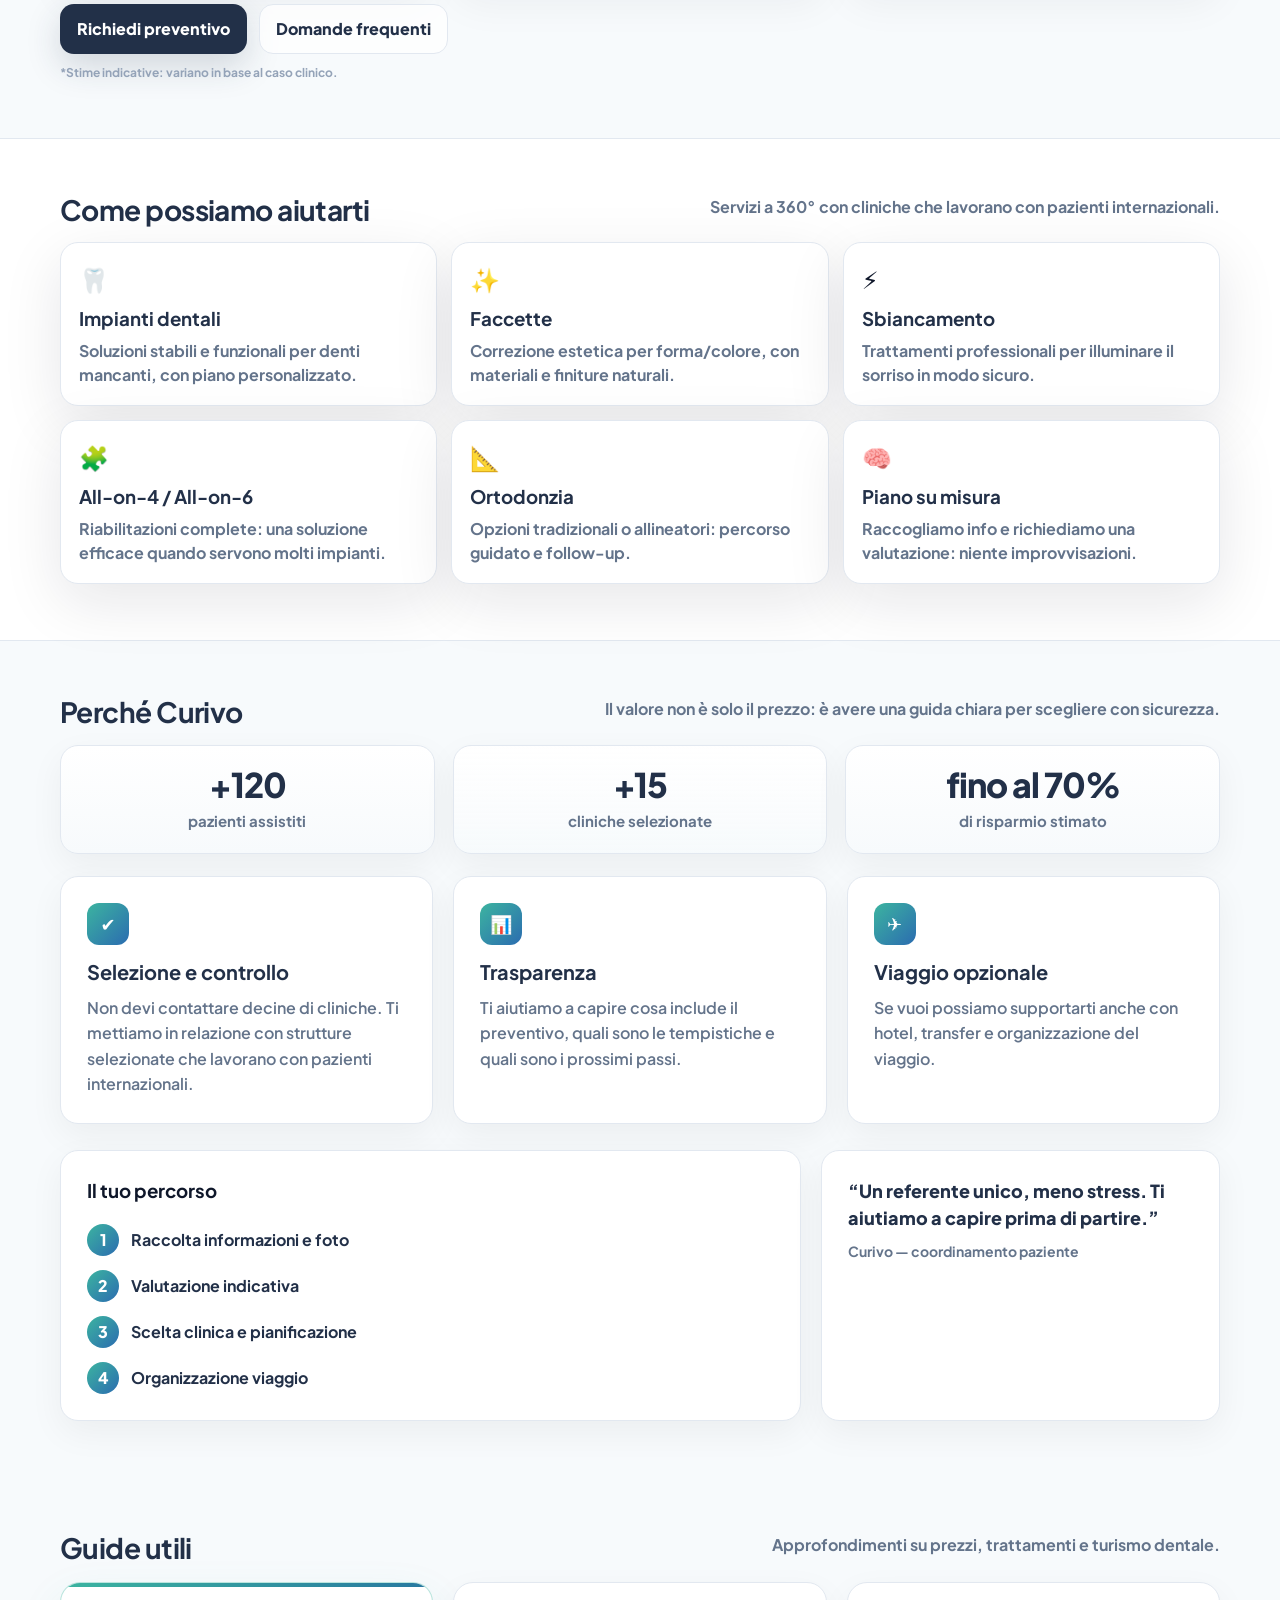
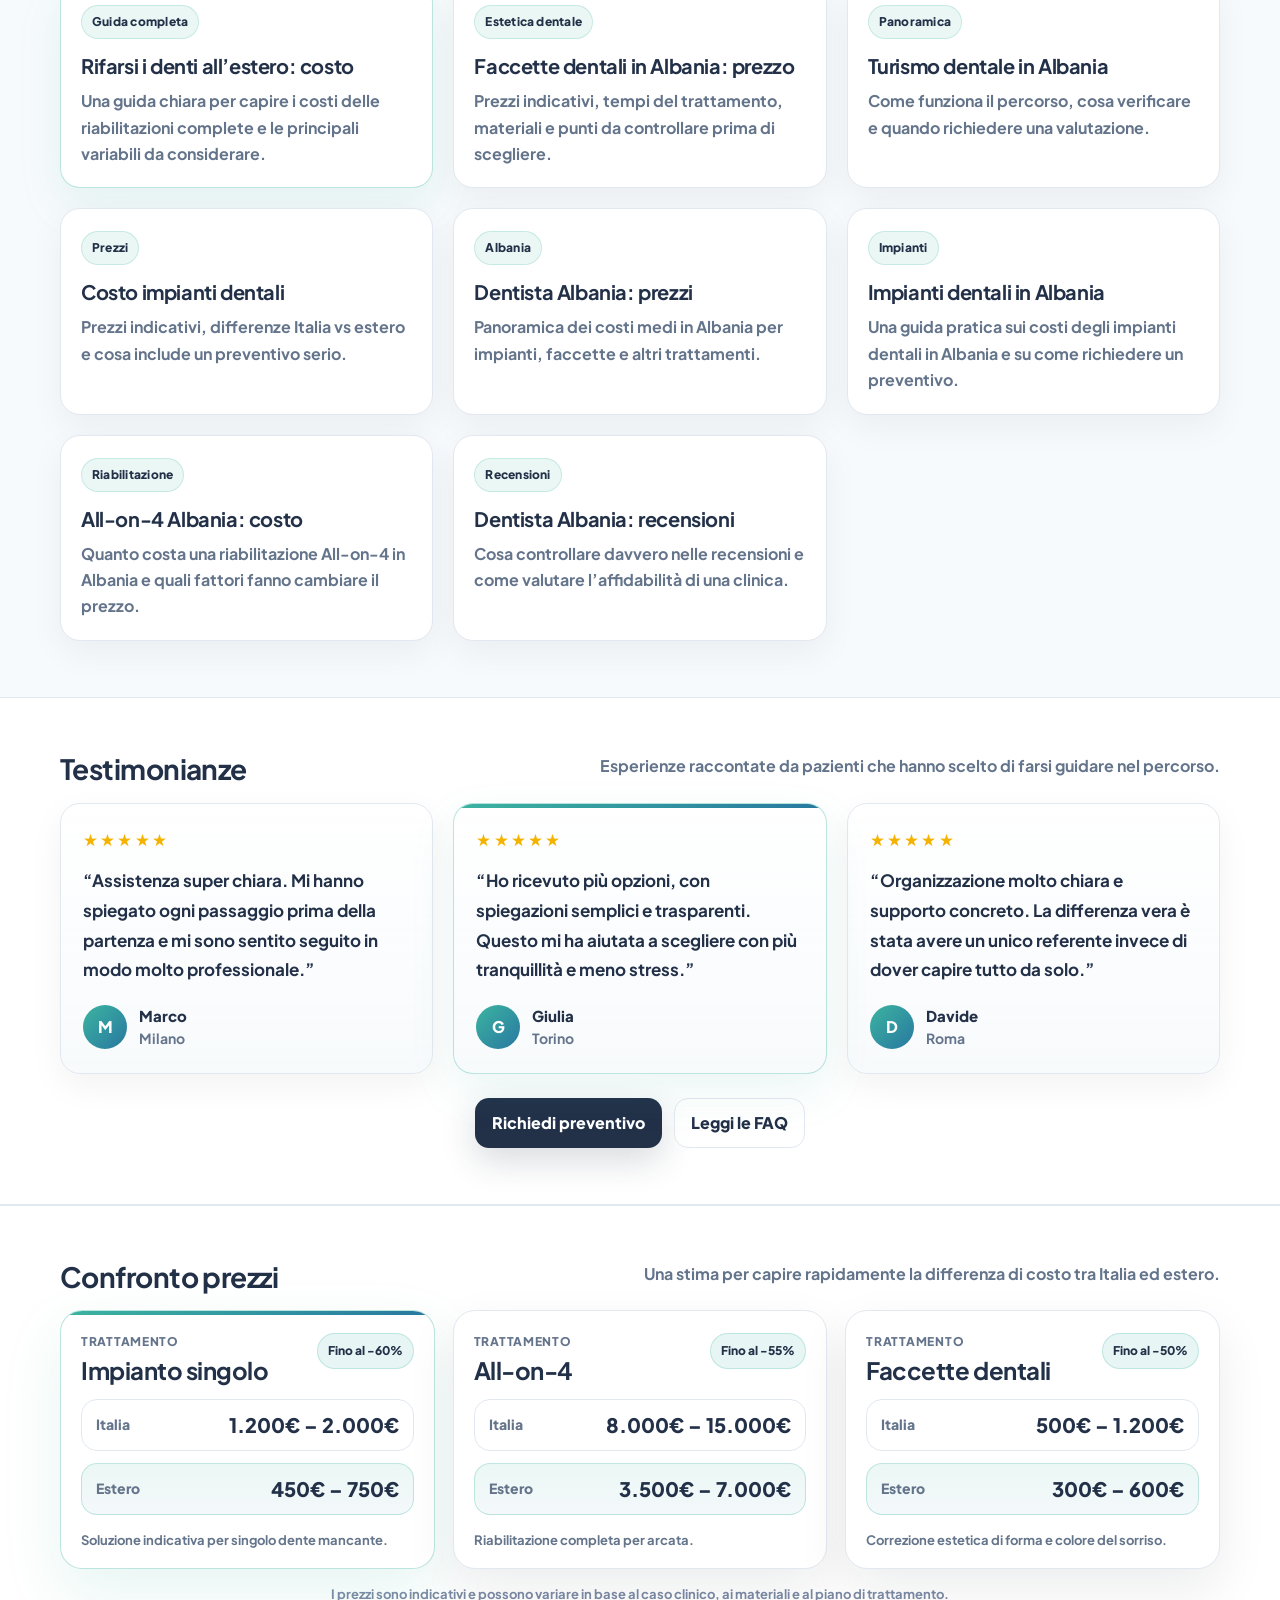
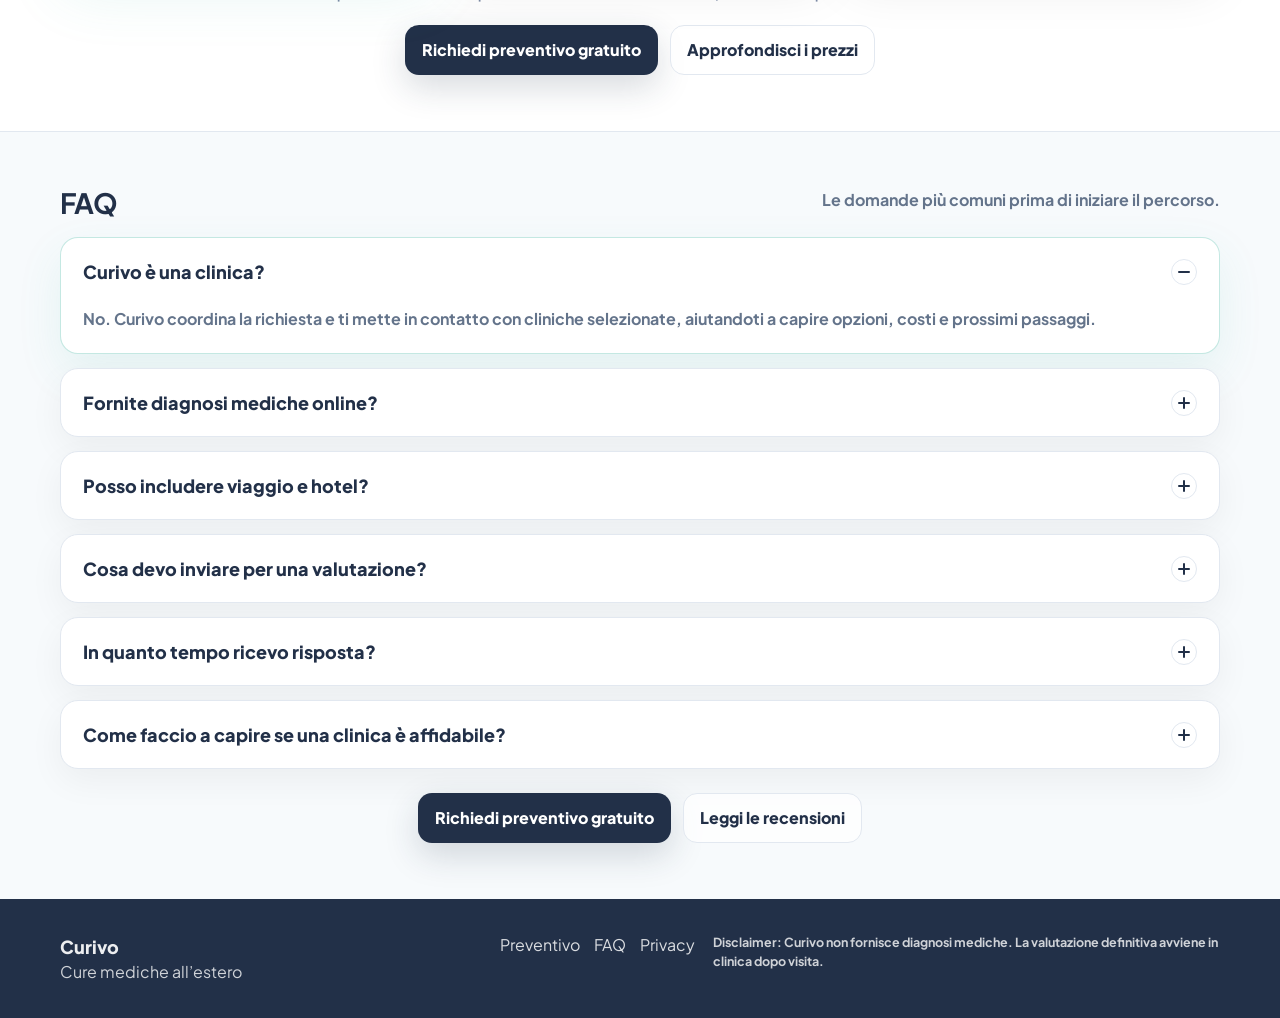
==== commit e33139f7: "Make all guide cards fully clickable" ====
--- a/index.html
+++ b/index.html
@@ -463,53 +463,69 @@
 
     <div class="guides-grid">
 
-      <article class="guide-card featured">
-        <div class="guide-tag">Guida completa</div>
-        <h3><a href="/rifarsi-i-denti-all-estero-costo.html">Rifarsi i denti all’estero: costo</a></h3>
-        <p>Una guida chiara per capire i costi delle riabilitazioni complete e le principali variabili da considerare.</p>
-      </article>
-
-      <article class="guide-card">
-        <div class="guide-tag">Estetica dentale</div>
-        <h3><a href="/faccette-dentali-albania-prezzo.html">Faccette dentali in Albania: prezzo</a></h3>
-        <p>Prezzi indicativi, tempi del trattamento, materiali e punti da controllare prima di scegliere.</p>
-      </article>
-
-      <article class="guide-card">
-        <div class="guide-tag">Panoramica</div>
-        <h3><a href="/turismo-dentale-albania.html">Turismo dentale in Albania</a></h3>
-        <p>Come funziona il percorso, cosa verificare e quando richiedere una valutazione.</p>
-      </article>
-
-      <article class="guide-card">
-        <div class="guide-tag">Prezzi</div>
-        <h3><a href="/costo-impianti-dentali.html">Costo impianti dentali</a></h3>
-        <p>Prezzi indicativi, differenze Italia vs estero e cosa include un preventivo serio.</p>
-      </article>
-
-      <article class="guide-card">
-        <div class="guide-tag">Albania</div>
-        <h3><a href="/dentista-albania-prezzi.html">Dentista Albania: prezzi</a></h3>
-        <p>Panoramica dei costi medi in Albania per impianti, faccette e altri trattamenti.</p>
-      </article>
-
-      <article class="guide-card">
-        <div class="guide-tag">Impianti</div>
-        <h3><a href="/impianti-dentali-albania-prezzi.html">Impianti dentali in Albania</a></h3>
-        <p>Una guida pratica sui costi degli impianti dentali in Albania e su come richiedere un preventivo.</p>
-      </article>
-
-      <article class="guide-card">
-        <div class="guide-tag">Riabilitazione</div>
-        <h3><a href="/all-on-4-albania-costo.html">All-on-4 Albania: costo</a></h3>
-        <p>Quanto costa una riabilitazione All-on-4 in Albania e quali fattori fanno cambiare il prezzo.</p>
-      </article>
-
-      <article class="guide-card">
-        <div class="guide-tag">Recensioni</div>
-        <h3><a href="/dentista-albania-recensioni.html">Dentista Albania: recensioni</a></h3>
-        <p>Cosa controllare davvero nelle recensioni e come valutare l’affidabilità di una clinica.</p>
-      </article>
+      <article class="guide-card featured">
+        <a class="guide-card-link" href="/rifarsi-i-denti-all-estero-costo.html">
+          <div class="guide-tag">Guida completa</div>
+          <h3>Rifarsi i denti all’estero: costo</h3>
+          <p>Una guida chiara per capire i costi delle riabilitazioni complete e le principali variabili da considerare.</p>
+        </a>
+      </article>
+
+      <article class="guide-card">
+        <a class="guide-card-link" href="/faccette-dentali-albania-prezzo.html">
+          <div class="guide-tag">Estetica dentale</div>
+          <h3>Faccette dentali in Albania: prezzo</h3>
+          <p>Prezzi indicativi, tempi del trattamento, materiali e punti da controllare prima di scegliere.</p>
+        </a>
+      </article>
+
+      <article class="guide-card">
+        <a class="guide-card-link" href="/turismo-dentale-albania.html">
+          <div class="guide-tag">Panoramica</div>
+          <h3>Turismo dentale in Albania</h3>
+          <p>Come funziona il percorso, cosa verificare e quando richiedere una valutazione.</p>
+        </a>
+      </article>
+
+      <article class="guide-card">
+        <a class="guide-card-link" href="/costo-impianti-dentali.html">
+          <div class="guide-tag">Prezzi</div>
+          <h3>Costo impianti dentali</h3>
+          <p>Prezzi indicativi, differenze Italia vs estero e cosa include un preventivo serio.</p>
+        </a>
+      </article>
+
+      <article class="guide-card">
+        <a class="guide-card-link" href="/dentista-albania-prezzi.html">
+          <div class="guide-tag">Albania</div>
+          <h3>Dentista Albania: prezzi</h3>
+          <p>Panoramica dei costi medi in Albania per impianti, faccette e altri trattamenti.</p>
+        </a>
+      </article>
+
+      <article class="guide-card">
+        <a class="guide-card-link" href="/impianti-dentali-albania-prezzi.html">
+          <div class="guide-tag">Impianti</div>
+          <h3>Impianti dentali in Albania</h3>
+          <p>Una guida pratica sui costi degli impianti dentali in Albania e su come richiedere un preventivo.</p>
+        </a>
+      </article>
+
+      <article class="guide-card">
+        <a class="guide-card-link" href="/all-on-4-albania-costo.html">
+          <div class="guide-tag">Riabilitazione</div>
+          <h3>All-on-4 Albania: costo</h3>
+          <p>Quanto costa una riabilitazione All-on-4 in Albania e quali fattori fanno cambiare il prezzo.</p>
+        </a>
+      </article>
+
+      <article class="guide-card">
+        <a class="guide-card-link" href="/dentista-albania-recensioni.html">
+          <div class="guide-tag">Recensioni</div>
+          <h3>Dentista Albania: recensioni</h3>
+          <p>Cosa controllare davvero nelle recensioni e come valutare l’affidabilità di una clinica.</p>
+        </a>
+      </article>
 
     </div>
 
--- a/assets/styles.css
+++ b/assets/styles.css
@@ -1,2753 +1,1043 @@
-:root{
-  --navy:#223048;
-  --teal:#3CB4A0;
-  --blue:#2878A0;
-
-  --bg:#F7FAFC;
-  --card:#FFFFFF;
-  --text:#0F172A;
-  --muted:#64748B;
-  --border:#E2E8F0;
-
-  --shadow: 0 18px 60px rgba(15, 23, 42, .10);
-  --radius: 18px;
-}
-
-*{box-sizing:border-box}
-html,body{height:100%}
-body{
-  margin:0;
-  background:var(--bg);
-  color:var(--text);
-  font-family:"Plus Jakarta Sans","Inter",system-ui,-apple-system,Segoe UI,Roboto,Arial,sans-serif;
-  line-height:1.5;
-}
-
-a{color:inherit;text-decoration:none}
-.container{width:min(1160px, calc(100% - 44px)); margin:0 auto;}
-
-.btn{
-  display:inline-flex; align-items:center; justify-content:center;
-  padding: 12px 16px;
-  border-radius: 14px;
-  background: var(--navy);
-  color:#fff;
-  font-weight:800;
-  border:1px solid transparent;
-  box-shadow: 0 12px 34px rgba(34,48,72,.18);
-}
-.btn:hover{transform: translateY(-1px)}
-.btn:active{transform: translateY(0)}
-.btn.full{width:100%}
-.btn.ghost{
-  background: rgba(255,255,255,.75);
-  color: var(--navy);
-  border: 1px solid var(--border);
-  box-shadow: none;
-}
-
-.topbar{
-  position: sticky;
-  top: 0;
-  background: #fff;
-  border-bottom: 1px solid var(--border);
-  box-shadow: 0 8px 18px rgba(15,23,42,0.05);
-  z-index: 1000;
-  margin-bottom: 12px;
-}
-
-.topbar-inner{
-  display: flex;
-  align-items: center;
-  justify-content: space-between;
-  gap: 16px;
-  padding: 8px 0;
-  flex-wrap: nowrap;
-}
-
-.brand{
-  display: flex;
-  align-items: center;
-  text-decoration: none;
-}
-
-.nav{
-  display: flex;
-  gap: 16px;
-  align-items: center;
-  color: var(--muted);
-  font-weight: 700;
-  font-size: 14px;
-}
-.nav a{ padding: 8px 10px; border-radius: 12px; }
-.nav a:hover{ background:#fff; color: var(--text); }
-
-.topbar-cta{
-  display: flex;
-  align-items: center;
-  gap: 12px;
-}
-.topbar-cta .btn{ white-space: nowrap; }
-
-.hero{
-  padding: 64px 0 24px;
-  background:
-    radial-gradient(
-      circle at 20% 0%,
-      rgba(60,180,160,0.12),
-      transparent 55%
-    ),
-    radial-gradient(
-      circle at 80% 10%,
-      rgba(40,120,160,0.08),
-      transparent 60%
-    );
-}
-.hero-grid{display:grid; grid-template-columns: 1.12fr .88fr; gap: 26px; align-items:start;}
-/* HERO TOP PILL */
-
-.pill{
-  display:inline-flex;
-  align-items:center;
-  gap:8px;
-
-  padding:6px 12px;
-  border-radius:999px;
-
-  background:rgba(255,255,255,0.6);
-  border:1px solid rgba(60,180,160,.25);
-
-  font-size:13px;
-  font-weight:700;
-  color:var(--navy);
-
-  backdrop-filter:blur(6px);
-}
-
-.pill-dot{
-  width:8px;
-  height:8px;
-  border-radius:50%;
-  background:#2ecc71;
-  box-shadow:0 0 0 4px rgba(46,204,113,.15);
-}
-.pill{
-  white-space:nowrap;
-}
-@media (max-width:980px){
-  .pill{
-    font-size:12px;
-    padding:6px 10px;
-  }
-}
-
-h1{
-  margin: 16px 0 12px;
-  font-size: clamp(34px, 4.2vw, 56px);
-  line-height:1.05;
-  letter-spacing:-.02em;
-  color: var(--navy);
-}
-.grad{
-  background: linear-gradient(90deg, var(--blue), var(--teal));
-  -webkit-background-clip:text; background-clip:text;
-  color:transparent;
-}
-.lead{margin:0; color:var(--muted); font-size:17px;}
-
-.hero-actions{display:flex; gap:12px; margin-top: 18px; flex-wrap:wrap;}
-
-.trust-badges{
-  display:grid;
-  grid-template-columns: repeat(3, 1fr);
-  gap:12px;
-  margin-top: 18px;
-}
-.badge{
-  background:#fff;
-  border:1px solid var(--border);
-  border-radius: 16px;
-  padding: 12px 12px;
-}
-.badge-top{color:var(--muted); font-weight:800; font-size:12px;}
-.badge-main{color:var(--navy); font-weight:900; font-size:18px; margin-top:2px;}
-.badge-sub{color:var(--muted); font-weight:700; font-size:12px; margin-top:2px;}
-.fineprint{margin-top:10px; color: #94A3B8; font-size:12px; font-weight:700;}
-
-.hero-card{
-  background:#fff;
-  border:1px solid rgba(226,232,240,.8);
-  border-radius:22px;
-  box-shadow:0 25px 70px rgba(15,23,42,.12);
-  overflow:hidden;
-}
-.hero-card-head{
-  padding:20px 22px 18px;
-  border-bottom:1px solid rgba(226,232,240,.9);
-
-  background:
-    radial-gradient(circle at 10% 0%, rgba(60,180,160,.18), transparent 60%),
-    radial-gradient(circle at 90% 0%, rgba(40,120,160,.12), transparent 60%),
-    linear-gradient(180deg, rgba(255,255,255,.96), rgba(255,255,255,1));
-}
-.hero-card-title{
-  font-size:21px;
-  font-weight:900;
-  letter-spacing:-0.01em;
-  color:var(--navy);
-}
-.hero-card-sub{
-  margin-top:4px;
-  font-size:13px;
-  color:var(--muted);
-  font-weight:600;
-}
-.hero-card-head::after{
-  content:"";
-  display:block;
-  width:40px;
-  height:3px;
-  margin-top:12px;
-  border-radius:2px;
-  background:linear-gradient(90deg,var(--blue),var(--teal));
-  opacity:.6;
-}
-
-.form{padding: 14px 16px 16px; display:grid; gap:12px;}
-label span{display:block; font-size:13px; font-weight:900; color:var(--navy); margin-bottom:6px;}
-input,textarea,select{
-  width:100%;
-  border:1px solid var(--border);
-  border-radius: 14px;
-  padding: 12px 12px;
-  font: inherit;
-  background:#fff;
-  outline:none;
-}
-input:focus,textarea:focus,select:focus{
-  border-color: rgba(60,180,160,.7);
-  box-shadow: 0 0 0 6px rgba(60,180,160,.14);
-}
-.consent{display:flex; gap:10px; align-items:flex-start; color:var(--muted); font-size:12.5px;}
-.consent input{width:auto; margin-top:3px}
-.consent a{color:var(--blue); font-weight:900}
-.mini{text-align:center; color:var(--muted); font-size:13px; font-weight:700}
-.mini a{color:var(--blue); font-weight:900}
-
-.form-msg{display:none; padding:10px 12px; border-radius:14px; font-weight:900; font-size:13px;}
-.form-msg.ok{display:block; background: rgba(22,163,74,.10); color:#166534; border:1px solid rgba(22,163,74,.25);}
-.form-msg.err{display:block; background: rgba(239,68,68,.10); color:#991B1B; border:1px solid rgba(239,68,68,.25);}
-
-.as-seen{
-  margin-top: 12px;
-  background: rgba(255,255,255,.70);
-  border:1px solid var(--border);
-  border-radius: var(--radius);
-  padding: 12px 14px;
-}
-.as-seen-title{font-weight:900; color:var(--navy); font-size:13px;}
-.as-seen-row{display:flex; gap:8px; flex-wrap:wrap; margin-top:10px;}
-.chip{
-  padding: 8px 10px;
-  border-radius:999px;
-  border:1px solid var(--border);
-  background:#fff;
-  color:var(--muted);
-  font-weight:800;
-  font-size:12px;
-}
-.as-seen-note{margin-top:8px; color:#94A3B8; font-size:12px; font-weight:700;}
-
-.section{padding: 56px 0;}
-.section.alt{
-  background:#fff;
-  border-top:1px solid var(--border);
-  border-bottom:1px solid var(--border);
-}
-.section-head{display:flex; justify-content:space-between; align-items:flex-end; gap:16px; margin-bottom:18px;}
-.section-head h2{margin:0; font-size:28px; letter-spacing:-.02em; color:var(--navy);}
-.section-head p{margin:0; color:var(--muted); max-width: 100%; font-weight:700; white-space:nowrap !important; overflow:hidden; text-overflow:ellipsis;}
-
-.cta-row{display:flex; gap:12px; margin-top:16px; flex-wrap:wrap;}
-
-.service-grid{display:grid; grid-template-columns: repeat(3, 1fr); gap: 14px;}
-.service{
-  background: linear-gradient(180deg, #fff, rgba(247,250,252,.7));
-  border:1px solid var(--border);
-  border-radius: var(--radius);
-  padding: 18px;
-}
-.service-ico{font-size:24px}
-.service h3{margin:8px 0 6px; color:var(--navy)}
-.service p{margin:0; color:var(--muted); font-weight:700}
-
-.why-grid{display:grid; grid-template-columns: repeat(3, 1fr); gap: 14px;}
-.why-card{
-  background:#fff; border:1px solid var(--border);
-  border-radius: var(--radius);
-  padding: 18px;
-  box-shadow: var(--shadow);
-}
-.why-card h3{margin:0 0 6px; color:var(--navy)}
-.why-card p{margin:0; color:var(--muted); font-weight:700}
-
-.journey{
-  margin-top: 16px;
-  display:grid; grid-template-columns: 1.1fr .9fr;
-  gap: 14px;
-}
-.journey-left,.journey-right{
-  background:#fff; border:1px solid var(--border);
-  border-radius: var(--radius);
-  padding: 18px;
-  box-shadow: var(--shadow);
-}
-.journey h3{margin:0 0 8px; color:var(--navy)}
-.journey-steps{margin:0; padding-left:18px; color:var(--muted); font-weight:800}
-.quote{font-weight:900; color:var(--navy); font-size:16px;}
-.quote-sub{margin-top:6px; color:var(--muted); font-weight:800; font-size:13px;}
-
-.testi-grid{display:grid; grid-template-columns: repeat(3, 1fr); gap: 14px;}
-.testi{
-  background:#fff; border:1px solid var(--border);
-  border-radius: var(--radius);
-  padding: 18px;
-  box-shadow: var(--shadow);
-}
-.stars{color: #F59E0B; font-weight:1000; letter-spacing:.06em}
-.testi p{margin:10px 0 10px; color:var(--muted); font-weight:700}
-.who{color:var(--navy); font-weight:900}
-
-.faq{display:grid; gap:10px;}
-details{background:#fff; border:1px solid var(--border); border-radius: var(--radius); padding: 12px 14px;}
-summary{cursor:pointer; font-weight:900; color:var(--navy)}
-.faq-a{margin-top:10px; color:var(--muted); font-weight:700}
-
-.footer{
-  padding: 34px 0;
-  background: var(--navy);
-  color: rgba(255,255,255,.92);
-}
-.footer-grid{display:grid; grid-template-columns: 1fr auto 1.2fr; gap:18px; align-items:start;}
-.footer-brand{font-weight:1000; font-size:18px}
-.footer-sub{opacity:.85}
-.footer-links{display:flex; gap:14px; flex-wrap:wrap; justify-content:center;}
-.footer-links a{opacity:.9}
-.footer-links a:hover{opacity:1; text-decoration:underline}
-.footer-note{opacity:.85; font-size:12.5px; font-weight:700}
-
-.wa-float{
-  position:fixed; right:16px; bottom:16px; z-index:99;
-  background: linear-gradient(135deg, var(--teal), rgba(60,180,160,.70));
-  color:#062016;
-  font-weight:1000;
-  border-radius:999px;
-  padding: 12px 14px;
-  box-shadow: 0 18px 44px rgba(60,180,160,.25);
-  border: 1px solid rgba(255,255,255,.5);
-}
-
-@media (max-width:768px){
-  .nav{display:none;}
-  .hero-grid{grid-template-columns:1fr;}
-  .trust-badges{grid-template-columns:1fr;}
-  .ba-grid{grid-template-columns:1fr;}
-  .service-grid{grid-template-columns:1fr;}
-  .why-grid{grid-template-columns:1fr;}
-  .journey{grid-template-columns:1fr;}
-  .testi-grid{grid-template-columns:1fr;}
-  .footer-grid{grid-template-columns:1fr; text-align:center;}
-
-  .topbar-inner{padding:6px 0;}
-  .brand-logo{height:42px; max-width:none;}
-}
-
-.whatsapp-button{
-position:fixed;
-bottom:20px;
-right:20px;
-background:#25D366;
-color:white;
-padding:14px 18px;
-border-radius:30px;
-font-weight:600;
-box-shadow:0 4px 10px rgba(0,0,0,0.2);
-z-index:999;
-text-decoration:none;
-}
-
-.popup{
-display:none;
-position:fixed;
-top:0;
-left:0;
-width:100%;
-height:100%;
-background:rgba(0,0,0,0.6);
-z-index:1000;
-}
-
-.popup-content{
-background:white;
-padding:30px;
-max-width:400px;
-margin:15% auto;
-border-radius:10px;
-text-align:center;
-position:relative;
-}
-
-#closePopup{
-position:absolute;
-top:10px;
-right:15px;
-cursor:pointer;
-font-size:18px;
-}
-
-/* Before/After images overlay */
-
-.ba-grid{
-  display:grid;
-  grid-template-columns: repeat(3, 1fr);
-  gap: 14px;
-}
-
-.ba-slide{
-  background:#fff;
-  border:1px solid var(--border);
-  border-radius: var(--radius);
-  box-shadow: var(--shadow);
-  padding: 14px;
-}
-
-.ba-card{
-  background:#fff;
-  border:1px solid var(--border);
-  border-radius: var(--radius);
-  box-shadow: var(--shadow);
-  padding: 14px;
-}
-
-.ba-title{
-  font-weight:900;
-  color:var(--navy);
-  margin-bottom:10px;
-}
-
-.ba{
-  position:relative;
-  height:240px;
-  border-radius:16px;
-  overflow:hidden;
-  border:1px solid var(--border);
-  background:#f4f7fb;
-  touch-action:none;
-  user-select:none;
-}
-
-.ba-img{
-  position:absolute;
-  inset:0;
-  width:100%;
-  height:100%;
-  object-fit:cover;
-  display:block;
-}
-
-.ba-after-wrap{
-  position:absolute;
-  inset:0 auto 0 0;
-  width:55%;
-  height:100%;
-  overflow:hidden;
-}
-
-.ba-after-wrap .ba-img{
-  width:100%;
-  height:100%;
-  object-fit:cover;
-}
-
-.ba-handle{
-  position:absolute;
-  top:0;
-  bottom:0;
-  left:55%;
-  width:2px;
-  background: rgba(34,48,72,.35);
-  transform: translateX(-50%);
-  pointer-events:none;
-  z-index:3;
-}
-
-.ba-handle::after{
-  content:"↔";
-  position:absolute;
-  left:50%;
-  top:50%;
-  transform: translate(-50%,-50%);
-  width:38px;
-  height:38px;
-  border-radius:999px;
-  display:grid;
-  place-items:center;
-  background:#fff;
-  border:1px solid var(--border);
-  color:var(--navy);
-  font-weight:900;
-  box-shadow: 0 10px 30px rgba(15,23,42,.10);
-}
-
-.ba-range{
-  position:absolute;
-  inset:0;
-  width:100%;
-  height:100%;
-  opacity:0;
-  cursor: ew-resize;
-  z-index:4;
-}
-
-.ba-meta{
-  display:flex;
-  justify-content:space-between;
-  margin-top:10px;
-  color:var(--muted);
-  font-weight:800;
-  font-size:12px;
-}
-
-/* ===== Trust badges hero ===== */
-
-.trust-badges{
-  display:flex;
-  flex-wrap:wrap;
-  gap:10px;
-  margin-top:18px;
-}
-
-.trust-badge{
-  display:flex;
-  align-items:center;
-  gap:6px;
-  padding:8px 14px;
-  background: rgba(60,180,160,0.10);
-  border:1px solid rgba(60,180,160,0.25);
-  border-radius:999px;
-  font-size:14px;
-  font-weight:700;
-  color: var(--navy);
-}
-
-@media (max-width:768px){
-  .trust-badges{
-    gap:8px;
-  }
-
-  .trust-badge{
-    font-size:13px;
-    padding:6px 12px;
-  }
-}
-
-/* ===== Mobile header fix ===== */
-@media (max-width: 980px){
-  .topbar-inner{
-    display:flex;
-    align-items:center;
-    justify-content:space-between;
-    flex-wrap: nowrap;
-    gap: 10px;
-    padding: 8px 0;
-  }
-
-  .brand-logo{
-    height: 42px;
-    width:auto;
-    max-width:none;
-  }
-
-  .topbar-cta{
-    margin-left: auto;
-    flex: 0 0 auto;
-  }
-
-  .topbar-cta .btn{
-    padding: 10px 12px;
-    font-size: 14px;
-    border-radius: 12px;
-    white-space: nowrap;
-  }
-}
-
-#form{ scroll-margin-top: 100px; }
-html {
-  scroll-behavior: smooth;
-}
-
-/* ===== Form: upgrade grafico ===== */
-
-/* card */
-.hero-card{
-  border-radius: 20px;
-  border: 1px solid rgba(226,232,240,.9);
-  box-shadow: 0 22px 70px rgba(15,23,42,.12);
-  overflow: hidden;
-}
-
-/* header del form */
-.hero-card-head{
-  padding: 18px 18px 14px;
-  background:
-    radial-gradient(circle at 10% 0%, rgba(60,180,160,.16), transparent 55%),
-    radial-gradient(circle at 90% 0%, rgba(40,120,160,.12), transparent 60%),
-    linear-gradient(180deg, rgba(255,255,255,.9), rgba(255,255,255,1));
-  border-bottom: 1px solid rgba(226,232,240,.9);
-}
-.hero-card-title{
-  font-size: 18px;
-  letter-spacing: -.01em;
-}
-.hero-card-sub{
-  font-size: 13px;
-  margin-top: 3px;
-}
-
-/* griglia e spaziature */
-.form{
-  padding: 16px 18px 18px;
-  gap: 12px;
-}
-label span{
-  font-size: 12.5px;
-  letter-spacing: .01em;
-  margin-bottom: 6px;
-}
-
-/* campi input */
-input, textarea, select{
-  border-radius: 14px;
-  border: 1px solid rgba(226,232,240,.95);
-  background: rgba(255,255,255,.95);
-  padding: 12px 12px;
-  transition: border-color .15s ease, box-shadow .15s ease, transform .05s ease;
-}
-
-/* placeholder più soft */
-input::placeholder, textarea::placeholder{
-  color: rgba(100,116,139,.75);
-  font-weight: 600;
-}
-
-/* focus più “app” */
-input:focus, textarea:focus, select:focus{
-  border-color: rgba(60,180,160,.85);
-  box-shadow:
-    0 0 0 5px rgba(60,180,160,.14),
-    0 10px 30px rgba(15,23,42,.08);
-}
-
-/* textarea più equilibrata */
-textarea{
-  min-height: 110px;
-  resize: vertical;
-}
-
-/* checkbox allineata meglio */
-.consent{
-  align-items: flex-start;
-  gap: 10px;
-  font-size: 12.5px;
-  line-height: 1.35;
-}
-.consent input{
-  margin-top: 2px;
-  width: 16px;
-  height: 16px;
-  accent-color: var(--teal);
-}
-
-/* bottone invio più “CTA” */
-.form .btn.full{
-  border-radius: 14px;
-  padding: 13px 16px;
-  font-weight: 900;
-  letter-spacing: .01em;
-  box-shadow: 0 14px 40px rgba(34,48,72,.22);
-  transition: transform .12s ease, box-shadow .12s ease, filter .12s ease;
-}
-.form .btn.full:hover{
-  transform: translateY(-1px);
-  box-shadow: 0 18px 48px rgba(34,48,72,.26);
-  filter: brightness(1.02);
-}
-.form .btn.full:active{
-  transform: translateY(0px);
-  box-shadow: 0 10px 26px rgba(34,48,72,.20);
-}
-
-/* riga WhatsApp sotto bottone più ordinata */
-.mini{
-  margin-top: -2px;
-  font-size: 13px;
-}
-.mini a{
-  text-decoration: underline;
-  text-underline-offset: 3px;
-}
-
-/* mobile: un po’ più compatto */
-@media (max-width:768px){
-  .hero-card-head{ padding: 16px 16px 12px; }
-  .form{ padding: 14px 16px 16px; }
-  input,textarea,select{ padding: 12px; }
-}
-
-/* Smooth scroll + offset form (sempre) */
-html{ scroll-behavior: smooth; }
-#form{ scroll-margin-top: 100px; }
-
-/* Trust badges (mobile) */
-@media (max-width:768px){
-  .trust-badges{ gap:8px; }
-  .trust-badge{ font-size:13px; padding:6px 12px; }
-}
-
-/* Header fix (tablet + mobile) */
-@media (max-width:980px){
-  .nav{ display:none; }
-
-  .topbar-inner{
-    display:flex;
-    align-items:center;
-    justify-content:space-between;
-    flex-wrap: nowrap;
-    gap: 10px;
-    padding: 8px 0;
-  }
-
-  .brand-logo{
-    height: 42px;
-    width:auto;
-    max-width:none;
-  }
-
-  .topbar-cta{
-    margin-left: auto;
-    flex: 0 0 auto;
-  }
-
-  .topbar-cta .btn{
-    padding: 10px 12px;
-    font-size: 14px;
-    border-radius: 12px;
-    white-space: nowrap;
-  }
-}
-
-/* Header fix tablet + mobile */
-@media (max-width:980px){
-  .topbar-inner{
-    display:flex;
-    align-items:center;
-    justify-content:space-between;
-    flex-wrap:nowrap;
-    gap:10px;
-    padding:8px 0;
-  }
-
-  .brand-logo{
-    height:42px;
-    width:auto;
-    max-width:none;
-  }
-
-  .topbar-cta{
-    margin-left:auto;
-    flex:0 0 auto;
-  }
-
-  .topbar-cta .btn{
-    padding:10px 12px;
-    font-size:14px;
-    border-radius:12px;
-    white-space:nowrap;
-  }
-}
-
-/* Mobile */
-@media (max-width:768px){
-  .nav{
-    display:none;
-  }
-}
-
-html{
-  scroll-behavior:smooth;
-}
-
-#form{
-  scroll-margin-top:100px;
-}
-
-/* ================================
-   FORM "PREMIUM" (Stripe/Notion)
-   Incolla in fondo al CSS
-================================ */
-
-/* Card */
-.hero-card{
-  background:#fff;
-  border:1px solid rgba(226,232,240,.85);
-  border-radius:22px;
-  box-shadow: 0 28px 90px rgba(15,23,42,.12);
-  overflow:hidden;
-}
-
-/* Header integrato (non più “pillola”) */
-.hero-card-head{
-  padding: 18px 20px 16px;
-  border-bottom:1px solid rgba(226,232,240,.85);
-  background:
-    radial-gradient(circle at 12% 0%, rgba(60,180,160,.18), transparent 60%),
-    radial-gradient(circle at 88% 0%, rgba(40,120,160,.14), transparent 58%),
-    linear-gradient(180deg, rgba(255,255,255,.92), rgba(255,255,255,1));
-}
-
-.hero-card-title{
-  font-weight: 950;
-  font-size: 20px;
-  letter-spacing: -0.015em;
-  color: var(--navy);
-  margin:0;
-}
-
-.hero-card-sub{
-  margin-top: 5px;
-  font-size: 13px;
-  font-weight: 650;
-  color: rgba(100,116,139,.95);
-}
-
-/* Corpo form */
-.form{
-  padding: 18px 20px 20px;
-  gap: 12px;
-}
-
-/* Label più “Notion” */
-label span{
-  display:block;
-  font-size: 12px;
-  font-weight: 850;
-  letter-spacing: .02em;
-  color: rgba(34,48,72,.95);
-  margin-bottom: 6px;
-}
-
-/* Campi: più puliti, meno “gonfi” */
-input, textarea, select{
-  width:100%;
-  border:1px solid rgba(226,232,240,.95);
-  border-radius: 14px;
-  padding: 12px 12px;
-  background: rgba(255,255,255,.96);
-  outline:none;
-  transition: border-color .15s ease, box-shadow .15s ease, transform .08s ease;
-}
-
-/* Placeholder soft */
-input::placeholder, textarea::placeholder{
-  color: rgba(100,116,139,.70);
-  font-weight: 650;
-}
-
-/* Focus premium */
-input:focus, textarea:focus, select:focus{
-  border-color: rgba(60,180,160,.90);
-  box-shadow:
-    0 0 0 5px rgba(60,180,160,.14),
-    0 14px 40px rgba(15,23,42,.10);
-}
-
-/* Select più “app” */
-select{
-  appearance: none;
-  background-image:
-    linear-gradient(45deg, transparent 50%, rgba(34,48,72,.65) 50%),
-    linear-gradient(135deg, rgba(34,48,72,.65) 50%, transparent 50%);
-  background-position:
-    calc(100% - 18px) calc(50% - 2px),
-    calc(100% - 12px) calc(50% - 2px);
-  background-size: 6px 6px, 6px 6px;
-  background-repeat: no-repeat;
-  padding-right: 40px;
-}
-
-/* Textarea più proporzionata */
-textarea{
-  min-height: 120px;
-  resize: vertical;
-}
-
-/* Checkbox: più ordinata */
-.consent{
-  display:flex;
-  gap: 10px;
-  align-items:flex-start;
-  color: rgba(100,116,139,.95);
-  font-size: 12.5px;
-  line-height: 1.35;
-  padding-top: 2px;
-}
-
-.consent input{
-  width: 16px;
-  height: 16px;
-  margin-top: 2px;
-  accent-color: var(--teal);
-}
-
-/* CTA: più “call to action” */
-.form .btn.full{
-  width:100%;
-  border-radius: 14px;
-  padding: 13px 16px;
-  font-weight: 950;
-  letter-spacing: .01em;
-  box-shadow: 0 16px 48px rgba(34,48,72,.24);
-  transition: transform .12s ease, box-shadow .12s ease, filter .12s ease;
-}
-
-.form .btn.full:hover{
-  transform: translateY(-1px);
-  box-shadow: 0 20px 60px rgba(34,48,72,.28);
-  filter: brightness(1.02);
-}
-
-.form .btn.full:active{
-  transform: translateY(0);
-  box-shadow: 0 12px 34px rgba(34,48,72,.20);
-}
-
-/* Riga WhatsApp sotto: più elegante */
-.mini{
-  text-align:center;
-  color: rgba(100,116,139,.95);
-  font-size: 13px;
-  font-weight: 750;
-  margin-top: -2px;
-}
-.mini a{
-  color: var(--blue);
-  font-weight: 900;
-  text-decoration: underline;
-  text-underline-offset: 3px;
-}
-
-/* Mobile: leggermente più compatto */
-@media (max-width:768px){
-  .hero-card-head{ padding: 16px 16px 14px; }
-  .form{ padding: 16px 16px 18px; }
-}
-
-/* ===== Confronto prezzi premium ===== */
-
-.price-compare-premium{
-  display:grid;
-  grid-template-columns: repeat(3, 1fr);
-  gap:18px;
-  margin-top: 10px;
-}
-
-.price-premium-card{
-  background: #ffffff;
-  border: 1px solid var(--border);
-  border-radius: 22px;
-  box-shadow: 0 20px 50px rgba(15,23,42,.08);
-  padding: 22px 20px 18px;
-  display:flex;
-  flex-direction:column;
-  gap:16px;
-  position:relative;
-  overflow:hidden;
-}
-
-.price-premium-card.featured{
-  border-color: rgba(60,180,160,.35);
-  box-shadow: 0 24px 60px rgba(60,180,160,.12);
-}
-
-.price-premium-card.featured::before{
-  content:"";
-  position:absolute;
-  inset:0 auto auto 0;
-  width:100%;
-  height:4px;
-  background: linear-gradient(90deg, var(--teal), var(--blue));
-}
-
-.price-premium-top{
-  display:flex;
-  align-items:flex-start;
-  justify-content:space-between;
-  gap:12px;
-}
-
-.price-premium-kicker{
-  font-size:12px;
-  font-weight:800;
-  color:var(--muted);
-  text-transform:uppercase;
-  letter-spacing:.06em;
-  margin-bottom:6px;
-}
-
-.price-premium-top h3{
-  margin:0;
-  font-size:24px;
-  line-height:1.1;
-  color:var(--navy);
-  letter-spacing:-.02em;
-}
-
-.price-saving{
-  flex:0 0 auto;
-  display:inline-flex;
-  align-items:center;
-  justify-content:center;
-  padding:8px 10px;
-  border-radius:999px;
-  background: rgba(60,180,160,.12);
-  border:1px solid rgba(60,180,160,.25);
-  color: var(--navy);
-  font-size:12px;
-  font-weight:900;
-}
-
-.price-premium-body{
-  display:grid;
-  gap:12px;
-}
-
-.price-line{
-  display:flex;
-  align-items:center;
-  justify-content:space-between;
-  gap:14px;
-  padding:14px 14px;
-  border:1px solid var(--border);
-  border-radius:16px;
-  background:#fff;
-}
-
-.price-line.highlight{
-  background: linear-gradient(180deg, rgba(60,180,160,.10), rgba(40,120,160,.05));
-  border-color: rgba(60,180,160,.28);
-}
-
-.price-label{
-  font-size:14px;
-  font-weight:800;
-  color:var(--muted);
-}
-
-.price-value{
-  font-size:20px;
-  font-weight:900;
-  color:var(--navy);
-  text-align:right;
-  line-height:1.1;
-}
-
-.price-premium-footer{
-  color:var(--muted);
-  font-size:13px;
-  font-weight:700;
-  line-height:1.5;
-}
-
-.price-note{
-  margin-top:16px;
-  text-align:center;
-  color:#7c8aa5;
-  font-size:13px;
-  font-weight:700;
-}
-
-.price-cta{
-  justify-content:center;
-  margin-top:20px;
-}
-
-@media (max-width: 1100px){
-  .price-compare-premium{
-    grid-template-columns: 1fr;
-  }
-
-  .price-premium-top h3{
-    font-size:22px;
-  }
-
-  .price-value{
-    font-size:18px;
-  }
-}
-/* errore privacy */
-
-.privacy-error{
-  display:none;
-  margin-top:8px;
-  font-size:14px;
-  font-weight:700;
-  color:#d93025;
-}
-
-.privacy-error.show{
-  display:block;
-}
-
-.consent.error{
-  outline:2px solid #d93025;
-  border-radius:6px;
-  padding:4px;
-}
-
-/* ===== Form validation ===== */
-
-.field-error{
-  display:none;
-  margin-top:6px;
-  font-size:13px;
-  font-weight:700;
-  color:#d93025;
-}
-
-.field-error.show{
-  display:block;
-}
-
-input.input-error,
-select.input-error,
-textarea.input-error{
-  border-color:#d93025 !important;
-  box-shadow:0 0 0 4px rgba(217,48,37,0.10) !important;
-}
-
-.privacy-error{
-  display:none;
-  margin-top:8px;
-  font-size:14px;
-  font-weight:700;
-  color:#d93025;
-}
-
-.privacy-error.show{
-  display:block;
-}
-
-.consent.error{
-  outline:2px solid #d93025;
-  border-radius:8px;
-  padding:6px;
-}
-
-/* ===== WHY CURIVO ===== */
-
-.why-section{
-  background:#f7fafc;
-}
-
-.why-grid{
-  display:grid;
-  grid-template-columns:repeat(3,1fr);
-  gap:20px;
-  margin-top:20px;
-}
-
-.why-card{
-  background:white;
-  padding:26px;
-  border-radius:18px;
-  border:1px solid var(--border);
-  box-shadow:0 12px 35px rgba(0,0,0,0.05);
-  transition:all .25s ease;
-}
-
-.why-card:hover{
-  transform:translateY(-6px);
-  box-shadow:0 18px 45px rgba(0,0,0,0.08);
-}
-
-.why-icon{
-  width:42px;
-  height:42px;
-  display:flex;
-  align-items:center;
-  justify-content:center;
-  border-radius:12px;
-  font-size:18px;
-  margin-bottom:12px;
-  background:linear-gradient(135deg,#3cb4a0,#2b6cb0);
-  color:white;
-}
-
-.why-card h3{
-  margin:0 0 8px;
-  font-size:20px;
-  color:var(--navy);
-}
-
-.why-card p{
-  color:var(--muted);
-  line-height:1.6;
-  font-weight:600;
-}
-
-/* ===== JOURNEY ===== */
-
-.journey-block{
-  display:grid;
-  grid-template-columns:1.3fr .7fr;
-  gap:20px;
-  margin-top:26px;
-}
-
-.journey-card{
-  background:white;
-  border-radius:18px;
-  border:1px solid var(--border);
-  padding:26px;
-  box-shadow:0 12px 35px rgba(0,0,0,0.05);
-}
-
-.journey-card h3{
-  margin-top:0;
-}
-
-.journey-steps{
-  display:grid;
-  gap:14px;
-  margin-top:14px;
-}
-
-.step{
-  display:flex;
-  align-items:center;
-  gap:12px;
-}
-
-.step-number{
-  width:32px;
-  height:32px;
-  border-radius:50%;
-  background:linear-gradient(135deg,#3cb4a0,#2b6cb0);
-  color:white;
-  font-weight:800;
-  display:flex;
-  align-items:center;
-  justify-content:center;
-}
-
-.step-text{
-  font-weight:700;
-  color:var(--navy);
-}
-
-.journey-quote{
-  background:white;
-  border-radius:18px;
-  border:1px solid var(--border);
-  padding:26px;
-  display:flex;
-  flex-direction:column;
-  justify-content:center;
-  box-shadow:0 12px 35px rgba(0,0,0,0.05);
-}
-
-.quote{
-  font-size:18px;
-  font-weight:800;
-  color:var(--navy);
-  margin:0;
-}
-
-.quote-author{
-  margin-top:10px;
-  font-size:14px;
-  color:var(--muted);
-  font-weight:700;
-}
-
-/* responsive */
-
-@media (max-width: 900px){
-  .why-grid{
-    grid-template-columns:1fr;
-  }
-
-  .journey-block{
-    grid-template-columns:1fr;
-  }
-}
-
-/* ===== TRUST METRICS ===== */
-
-.trust-metrics{
-  display:grid;
-  grid-template-columns:repeat(3,1fr);
-  gap:18px;
-  margin: 6px 0 22px;
-}
-
-.trust-metric{
-  background: linear-gradient(180deg, #ffffff, rgba(247,250,252,0.92));
-  border:1px solid var(--border);
-  border-radius:18px;
-  padding:22px 20px;
-  text-align:center;
-  box-shadow:0 12px 35px rgba(0,0,0,0.05);
-  transition:all .25s ease;
-}
-
-.trust-metric:hover{
-  transform:translateY(-4px);
-  box-shadow:0 18px 45px rgba(0,0,0,0.08);
-}
-
-.trust-metric-value{
-  font-size:34px;
-  line-height:1;
-  font-weight:900;
-  letter-spacing:-0.03em;
-  color:var(--navy);
-  margin-bottom:8px;
-}
-
-.trust-metric-label{
-  font-size:15px;
-  font-weight:700;
-  color:var(--muted);
-  line-height:1.4;
-}
-
-@media (max-width: 900px){
-  .trust-metrics{
-    grid-template-columns:1fr;
-  }
-
-  .trust-metric-value{
-    font-size:30px;
-  }
-}
-
-/* ===== GUIDE UTILI ===== */
-
-.guides-section{
-  background:#f7fafc;
-}
-
-.guides-grid{
-  display:grid;
-  grid-template-columns:repeat(3,1fr);
-  gap:20px;
-  margin-top:20px;
-}
-
-.guide-card{
-  background:#fff;
-  border:1px solid var(--border);
-  border-radius:20px;
-  padding:22px 20px 20px;
-  box-shadow:0 12px 35px rgba(0,0,0,0.05);
-  transition:all .25s ease;
-  position:relative;
-  overflow:hidden;
-}
-
-.guide-card:hover{
-  transform:translateY(-5px);
-  box-shadow:0 18px 45px rgba(0,0,0,0.08);
-}
-
-.guide-card.featured{
-  border-color:rgba(60,180,160,.35);
-  box-shadow:0 18px 45px rgba(60,180,160,.10);
-}
-
-.guide-card.featured::before{
-  content:"";
-  position:absolute;
-  top:0;
-  left:0;
-  width:100%;
-  height:4px;
-  background:linear-gradient(90deg,var(--teal),var(--blue));
-}
-
-.guide-tag{
-  display:inline-flex;
-  align-items:center;
-  justify-content:center;
-  padding:7px 10px;
-  border-radius:999px;
-  background:rgba(60,180,160,.10);
-  border:1px solid rgba(60,180,160,.22);
-  color:var(--navy);
-  font-size:12px;
-  font-weight:800;
-  letter-spacing:.02em;
-  margin-bottom:14px;
-}
-
-.guide-card h3{
-  margin:0 0 10px;
-  font-size:20px;
-  line-height:1.25;
-  letter-spacing:-.02em;
-}
-
-.guide-card h3 a{
-  color:var(--navy);
-  text-decoration:none;
-}
-
-.guide-card h3 a:hover{
-  text-decoration:underline;
-}
-
-.guide-card p{
-  margin:0;
-  color:var(--muted);
-  font-weight:700;
-  line-height:1.65;
-}
-
-@media (max-width: 1100px){
-  .guides-grid{
-    grid-template-columns:repeat(2,1fr);
-  }
-}
-
-@media (max-width: 760px){
-  .guides-grid{
-    grid-template-columns:1fr;
-  }
-}
-
-/* ===== TESTIMONIALS PREMIUM ===== */
-
-.testimonials-section{
-  background:#ffffff;
-}
-
-.testimonials-premium-grid{
-  display:grid;
-  grid-template-columns:repeat(3,1fr);
-  gap:20px;
-  margin-top:20px;
-}
-
-.testimonial-premium-card{
-  background:linear-gradient(180deg,#ffffff,rgba(247,250,252,0.92));
-  border:1px solid var(--border);
-  border-radius:20px;
-  padding:24px 22px;
-  box-shadow:0 12px 35px rgba(0,0,0,0.05);
-  transition:all .25s ease;
-  display:flex;
-  flex-direction:column;
-  justify-content:space-between;
-  min-height:260px;
-}
-
-.testimonial-premium-card:hover{
-  transform:translateY(-5px);
-  box-shadow:0 18px 45px rgba(0,0,0,0.08);
-}
-
-.testimonial-premium-card.featured{
-  border-color:rgba(60,180,160,.35);
-  box-shadow:0 18px 45px rgba(60,180,160,.10);
-  position:relative;
-  overflow:hidden;
-}
-
-.testimonial-premium-card.featured::before{
-  content:"";
-  position:absolute;
-  top:0;
-  left:0;
-  width:100%;
-  height:4px;
-  background:linear-gradient(90deg,var(--teal),var(--blue));
-}
-
-.testimonial-stars{
-  color:#f5b301;
-  letter-spacing:.14em;
-  font-size:16px;
-  font-weight:900;
-  margin-bottom:14px;
-}
-
-.testimonial-text{
-  margin:0;
-  color:var(--navy);
-  font-size:17px;
-  line-height:1.75;
-  font-weight:700;
-  flex:1;
-}
-
-.testimonial-footer{
-  display:flex;
-  align-items:center;
-  gap:12px;
-  margin-top:20px;
-}
-
-.testimonial-avatar{
-  width:44px;
-  height:44px;
-  border-radius:50%;
-  display:flex;
-  align-items:center;
-  justify-content:center;
-  background:linear-gradient(135deg,var(--teal),var(--blue));
-  color:#fff;
-  font-weight:900;
-  font-size:16px;
-  flex:0 0 auto;
-}
-
-.testimonial-name{
-  color:var(--navy);
-  font-weight:900;
-  font-size:15px;
-}
-
-.testimonial-city{
-  color:var(--muted);
-  font-weight:700;
-  font-size:14px;
-}
-
-.testimonials-cta{
-  justify-content:center;
-  margin-top:24px;
-}
-
-@media (max-width: 1100px){
-  .testimonials-premium-grid{
-    grid-template-columns:1fr;
-  }
-
-  .testimonial-premium-card{
-    min-height:auto;
-  }
-}
-
-/* ===== HERO METRICS ===== */
-
-.hero-metrics{
-  display:grid;
-  grid-template-columns:repeat(3,1fr);
-  gap:14px;
-  margin-top:22px;
-}
-
-.hero-metric{
-  background:rgba(255,255,255,0.88);
-  border:1px solid var(--border);
-  border-radius:20px;
-  padding:18px 18px 16px;
-  box-shadow:0 12px 30px rgba(15,23,42,.06);
-  backdrop-filter: blur(10px);
-}
-
-.hero-metric.featured{
-  border-color:rgba(60,180,160,.28);
-  box-shadow:0 18px 40px rgba(60,180,160,.10);
-}
-
-.hero-metric-label{
-  font-size:13px;
-  font-weight:800;
-  color:var(--muted);
-  margin-bottom:8px;
-}
-
-.hero-metric-value{
-  font-size:22px;
-  line-height:1.1;
-  font-weight:900;
-  color:var(--navy);
-  letter-spacing:-.02em;
-}
-
-.hero-metric-sub{
-  margin-top:8px;
-  font-size:14px;
-  line-height:1.4;
-  font-weight:700;
-  color:var(--muted);
-}
-
-/* CTA hero più equilibrate */
-.hero-actions{
-  display:flex;
-  gap:14px;
-  flex-wrap:wrap;
-  margin-top:22px;
-}
-
-/* Mobile hero refinement */
-@media (max-width: 980px){
-  .hero{
-    padding-top:32px;
-  }
-
-  .hero-left{
-    display:flex;
-    flex-direction:column;
-    gap:16px;
-  }
-
-  .lead{
-    font-size:17px;
-    line-height:1.65;
-  }
-
-  .hero-actions{
-    flex-direction:column;
-    align-items:stretch;
-  }
-
-  .hero-actions .btn{
-    width:100%;
-    justify-content:center;
-  }
-
-  .hero-metrics{
-    grid-template-columns:1fr;
-    gap:12px;
-  }
-
-  .hero-metric{
-    border-radius:18px;
-    padding:16px 16px 14px;
-  }
-
-  .hero-metric-value{
-    font-size:20px;
-  }
-
-  .hero-metric-sub{
-    font-size:13px;
-  }
-}
-
-@media (max-width: 980px){
-  .hero-grid{
-    grid-template-columns:1fr;
-    gap:24px;
-  }
-
-  .hero-right{
-    order:2;
-  }
-
-  .hero-left{
-    order:1;
-  }
-
-  h1{
-    font-size: clamp(38px, 8vw, 52px);
-    line-height:1.05;
-    margin-bottom:6px;
-  }
-
-  .pill{
-    margin-bottom:4px;
-  }
-}
-
-/* ===== FAQ PREMIUM ===== */
-
-.faq-section{
-  background:#f7fafc;
-}
-
-.faq-premium{
-  display:grid;
-  gap:14px;
-  margin-top:20px;
-}
-
-.faq-item{
-  background:#fff;
-  border:1px solid var(--border);
-  border-radius:18px;
-  box-shadow:0 12px 35px rgba(0,0,0,0.05);
-  overflow:hidden;
-  transition:all .25s ease;
-}
-
-.faq-item:hover{
-  box-shadow:0 18px 45px rgba(0,0,0,0.08);
-}
-
-.faq-item[open]{
-  border-color:rgba(60,180,160,.30);
-  box-shadow:0 18px 45px rgba(60,180,160,.10);
-}
-
-.faq-item summary{
-  list-style:none;
-  cursor:pointer;
-  display:flex;
-  align-items:center;
-  justify-content:space-between;
-  gap:16px;
-  padding:20px 22px;
-  font-size:18px;
-  font-weight:800;
-  color:var(--navy);
-}
-
-.faq-item summary::-webkit-details-marker{
-  display:none;
-}
-
-.faq-icon{
-  width:26px;
-  height:26px;
-  border-radius:50%;
-  border:1px solid var(--border);
-  position:relative;
-  flex:0 0 auto;
-  background:#fff;
-}
-
-.faq-icon::before,
-.faq-icon::after{
-  content:"";
-  position:absolute;
-  top:50%;
-  left:50%;
-  width:12px;
-  height:2px;
-  background:var(--navy);
-  transform:translate(-50%, -50%);
-  border-radius:2px;
-}
-
-.faq-icon::after{
-  transform:translate(-50%, -50%) rotate(90deg);
-  transition:opacity .2s ease;
-}
-
-.faq-item[open] .faq-icon::after{
-  opacity:0;
-}
-
-.faq-answer{
-  padding:0 22px 20px;
-  color:var(--muted);
-  font-weight:700;
-  line-height:1.75;
-  font-size:16px;
-}
-
-.faq-cta{
-  justify-content:center;
-  margin-top:24px;
-}
-
-@media (max-width: 980px){
-  .faq-item summary{
-    font-size:17px;
-    padding:18px 18px;
-  }
-
-  .faq-answer{
-    padding:0 18px 18px;
-    font-size:15px;
-  }
-}
-
-/* ===== Section headings mobile fix ===== */
-
-.section-head{
-  display:flex;
-  align-items:flex-start;
-  justify-content:space-between;
-  gap:24px;
-}
-
-.section-head h2{
-  margin:0;
-  max-width:420px;
-  line-height:1.05;
-}
-
-.section-head p{
-  margin:0;
-  width:max-content;
-  max-width:100%;
-  text-align:right;
-  white-space:nowrap !important;
-  overflow:hidden;
-  text-overflow:ellipsis;
-}
-
-@media (max-width: 980px){
-  .section-head{
-    display:flex;
-    flex-direction:column;
-    align-items:flex-start;
-    justify-content:flex-start;
-    gap:12px;
-    margin-bottom:18px;
-  }
-
-  .section-head h2{
-    max-width:none;
-    width:100%;
-    text-align:left;
-    font-size:clamp(34px, 9vw, 56px);
-    line-height:1.02;
-    letter-spacing:-.03em;
-  }
-
-  .section-head p{
-    width:100%;
-    max-width:100%;
-    text-align:left;
-    font-size:16px;
-    line-height:1.55;
-    white-space:nowrap !important;
-    overflow:hidden;
-    text-overflow:ellipsis;
-  }
-}
-
-@media (max-width: 980px){
-  .section{
-    padding-top:48px;
-    padding-bottom:48px;
-  }
-}
-
-/* ===== MOBILE REFINEMENTS PACK ===== */
-
-@media (max-width: 980px){
-  /* Layout generale */
-  .section{
-    padding-top: 48px;
-    padding-bottom: 48px;
-  }
-
-  .container{
-    padding-left: 20px;
-    padding-right: 20px;
-  }
-
-  /* Section head: titolo sopra, testo sotto */
-  .section-head{
-    display:flex;
-    flex-direction:column;
-    align-items:flex-start;
-    justify-content:flex-start;
-    gap:12px;
-    margin-bottom:18px;
-  }
-
-  .section-head h2{
-    margin:0;
-    width:100%;
-    max-width:none;
-    text-align:left;
-    font-size:clamp(34px, 9vw, 54px);
-    line-height:1.02;
-    letter-spacing:-.03em;
-  }
-
-  .section-head p{
-    margin:0;
-    width:100%;
-    max-width:100%;
-    text-align:left;
-    font-size:16px;
-    line-height:1.55;
-    white-space:nowrap !important;
-    overflow:hidden;
-    text-overflow:ellipsis;
-  }
-
-  /* Hero */
-  .hero{
-    padding-top: 28px;
-    padding-bottom: 32px;
-  }
-
-  .hero-grid{
-    display:grid;
-    grid-template-columns:1fr;
-    gap:24px;
-  }
-
-  .hero-left,
-  .hero-right{
-    width:100%;
-  }
-
-  .hero-left{
-    display:flex;
-    flex-direction:column;
-    gap:14px;
-  }
-
-  .hero h1{
-    font-size:clamp(40px, 10vw, 56px);
-    line-height:1.03;
-    letter-spacing:-.04em;
-    margin:0;
-  }
-
-  .lead{
-    font-size:17px;
-    line-height:1.65;
-    margin:0;
-  }
-
-  .pill{
-    margin-bottom:2px;
-    width:fit-content;
-    max-width:100%;
-  }
-
-  /* CTA hero */
-  .hero-actions{
-    display:flex;
-    flex-direction:column;
-    gap:12px;
-    align-items:stretch;
-    margin-top:6px;
-  }
-
-  .hero-actions .btn{
-    width:100%;
-    justify-content:center;
-    text-align:center;
-  }
-
-  /* Hero metrics / badge box */
-  .hero-metrics{
-    grid-template-columns:1fr;
-    gap:12px;
-    margin-top:8px;
-  }
-
-  .hero-metric{
-    padding:16px 16px 14px;
-    border-radius:18px;
-  }
-
-  .hero-metric-value{
-    font-size:20px;
-  }
-
-  .hero-metric-sub{
-    font-size:13px;
-  }
-
-  /* Form card */
-  .hero-card{
-    border-radius:20px;
-    padding:0;
-    overflow:hidden;
-  }
-
-  .hero-card-head{
-    padding:18px 18px 14px;
-  }
-
-  .hero-card-title{
-    font-size:24px;
-    line-height:1.1;
-  }
-
-  .hero-card-sub{
-    font-size:14px;
-    line-height:1.45;
-  }
-
-  .form{
-    padding:18px;
-  }
-
-  .form label span{
-    font-size:14px;
-  }
-
-  .form input,
-  .form select,
-  .form textarea{
-    font-size:16px;
-  }
-
-  /* Cards generiche */
-  .service-grid,
-  .why-grid,
-  .guides-grid,
-  .testimonials-premium-grid,
-  .price-compare-premium,
-  .trust-metrics,
-  .journey-block{
-    grid-template-columns:1fr !important;
-    gap:16px;
-  }
-
-  .service,
-  .why-card,
-  .guide-card,
-  .testimonial-premium-card,
-  .price-premium-card,
-  .trust-metric,
-  .journey-card,
-  .journey-quote{
-    border-radius:20px;
-    padding:20px 18px;
-  }
-
-  /* Services */
-  .service h3,
-  .why-card h3,
-  .guide-card h3{
-    font-size:18px;
-    line-height:1.25;
-  }
-
-  .service p,
-  .why-card p,
-  .guide-card p{
-    font-size:15px;
-    line-height:1.6;
-  }
-
-  /* Journey */
-  .journey-card h3{
-    margin-top:0;
-  }
-
-  .journey-steps{
-    gap:12px;
-  }
-
-  .step-text{
-    font-size:15px;
-    line-height:1.45;
-  }
-
-  .quote{
-    font-size:18px;
-    line-height:1.5;
-  }
-
-  /* Guide */
-  .guide-tag{
-    font-size:12px;
-    padding:6px 10px;
-  }
-
-  /* Testimonials */
-  .testimonial-text{
-    font-size:16px;
-    line-height:1.7;
-  }
-
-  .testimonial-footer{
-    margin-top:16px;
-  }
-
-  /* Prezzi */
-  .price-premium-top{
-    flex-direction:column;
-    align-items:flex-start;
-    gap:10px;
-  }
-
-  .price-premium-top h3{
-    font-size:22px;
-  }
-
-  .price-line{
-    align-items:flex-start;
-    flex-direction:column;
-    gap:6px;
-  }
-
-  .price-value{
-    font-size:18px;
-    text-align:left;
-  }
-
-  .price-note{
-    text-align:left;
-    font-size:13px;
-    line-height:1.5;
-  }
-
-  .price-cta{
-    justify-content:stretch;
-  }
-
-  .price-cta .btn{
-    width:100%;
-  }
-
-  /* Before/After */
-
-  .ba-grid{
-    grid-template-columns:1fr;
-  }
-
-  .ba{
-    height:220px;
-  }
-
-  /* FAQ */
-  .faq-item summary{
-    font-size:17px;
-    line-height:1.35;
-    padding:18px 18px;
-  }
-
-  .faq-answer{
-    padding:0 18px 18px;
-    font-size:15px;
-    line-height:1.65;
-  }
-
-  /* Footer */
-  .footer-grid{
-    gap:18px;
-  }
-
-  .footer-links{
-    display:flex;
-    flex-wrap:wrap;
-    gap:12px;
-  }
-
-  /* WhatsApp sticky */
-  .wa-float{
-    bottom: 92px;
-    right: 16px;
-    padding: 14px 22px;
-    border-radius: 999px;
-    font-size: 16px;
-  }
-
-  /* Popup */
-  .popup-content{
-    margin: 28% 16px 0;
-    max-width:none;
-    padding:24px 20px;
-  }
-}
-
-/* ===== POPUP CTA ===== */
-
-.popup-btn{
-  display:inline-flex;
-  align-items:center;
-  justify-content:center;
-  margin-top:18px;
-  padding:14px 26px;
-
-  background: var(--navy);
-  color:#fff;
-  font-weight:800;
-  font-size:16px;
-
-  border-radius:999px;
-  text-decoration:none;
-
-  box-shadow:0 10px 30px rgba(15,23,42,.25);
-  transition:all .2s ease;
-}
-
-.popup-btn:hover{
-  transform:translateY(-2px);
-  box-shadow:0 14px 35px rgba(15,23,42,.30);
-}
-
-/* ===== HERO BENEFITS CARDS ===== */
-
-.hero-benefits-cards{
-  display:grid;
-  grid-template-columns:repeat(3,1fr);
-  gap:14px;
-  margin-top:20px;
-}
-
-.hero-benefit-card{
-  display:flex;
-  align-items:flex-start;
-  gap:12px;
-  padding:16px 16px 15px;
-  background:rgba(255,255,255,0.72);
-  border:1px solid rgba(60,180,160,.22);
-  border-radius:18px;
-  box-shadow:0 10px 28px rgba(15,23,42,.05);
-  backdrop-filter:blur(10px);
-  transition:all .25s ease;
-}
-
-.hero-benefit-card:hover{
-  transform:translateY(-3px);
-  box-shadow:0 16px 34px rgba(15,23,42,.08);
-}
-
-.hero-benefit-icon{
-  width:40px;
-  height:40px;
-  border-radius:12px;
-  display:flex;
-  align-items:center;
-  justify-content:center;
-  font-size:18px;
-  background:linear-gradient(135deg, rgba(60,180,160,.16), rgba(43,108,176,.12));
-  flex:0 0 auto;
-}
-
-.hero-benefit-content{
-  min-width:0;
-}
-
-.hero-benefit-title{
-  color:var(--navy);
-  font-size:16px;
-  font-weight:900;
-  line-height:1.2;
-  margin-bottom:4px;
-}
-
-.hero-benefit-text{
-  color:var(--muted);
-  font-size:13px;
-  font-weight:700;
-  line-height:1.45;
-}
-
-/* Mobile */
-@media (max-width: 980px){
-  .hero-benefits-cards{
-    grid-template-columns:1fr;
-    gap:12px;
-    margin-top:16px;
-  }
-
-  .hero-benefit-card{
-    padding:14px 14px 13px;
-    border-radius:16px;
-  }
-
-  .hero-benefit-icon{
-    width:38px;
-    height:38px;
-    font-size:17px;
-  }
-
-  .hero-benefit-title{
-    font-size:15px;
-  }
-
-  .hero-benefit-text{
-    font-size:13px;
-  }
-}
-
-/* WHATSAPP FLOAT BUTTON */
-/* ===== WHATSAPP FLOAT PREMIUM ===== */
-
-.wa-float{
-  position:fixed;
-  right:20px;
-  bottom:20px;
-  z-index:999;
-
-  display:inline-flex;
-  align-items:center;
-  gap:10px;
-
-  padding:12px 18px 12px 14px;
-  border-radius:999px;
-
-  background:linear-gradient(135deg,#25D366,#1ebea5);
-  color:#ffffff;
-  text-decoration:none;
-
-  box-shadow:
-    0 12px 30px rgba(0,0,0,0.18),
-    0 2px 8px rgba(37,211,102,0.20);
-
-  transition:all .25s ease;
-}
-
-.wa-float:hover{
-  transform:translateY(-2px);
-  box-shadow:
-    0 16px 34px rgba(0,0,0,0.22),
-    0 4px 10px rgba(37,211,102,0.24);
-}
-
-.wa-icon{
-  width:34px;
-  height:34px;
-  border-radius:50%;
-  display:flex;
-  align-items:center;
-  justify-content:center;
-  background:rgba(255,255,255,0.16);
-  font-size:18px;
-  flex:0 0 auto;
-}
-
-.wa-text{
-  display:flex;
-  flex-direction:column;
-  line-height:1.1;
-}
-
-.wa-label{
-  font-size:16px;
-  font-weight:900;
-  color:#fff;
-}
-
-.wa-sub{
-  font-size:12px;
-  font-weight:700;
-  color:rgba(255,255,255,0.9);
-  margin-top:3px;
-}
-
-/* Mobile */
-@media (max-width:768px){
-  .wa-float{
-    right:16px;
-    bottom:16px;
-    padding:10px 16px 10px 12px;
-    gap:8px;
-  }
-
-  .wa-icon{
-    width:30px;
-    height:30px;
-    font-size:16px;
-  }
-
-  .wa-label{
-    font-size:15px;
-  }
-
-  .wa-sub{
-    font-size:11px;
-  }
-}
-
-/* ===== FORM VALIDATION ===== */
-
-.field-error{
-  display:none;
-  margin-top:6px;
-  font-size:13px;
-  font-weight:700;
-  color:#d93025;
-}
-
-.field-error.show{
-  display:block;
-}
-
-input.input-error,
-select.input-error,
-textarea.input-error{
-  border-color:#d93025 !important;
-  box-shadow:0 0 0 4px rgba(217,48,37,0.10) !important;
-}
-
-.privacy-error{
-  display:none;
-  margin-top:8px;
-  font-size:14px;
-  font-weight:700;
-  color:#d93025;
-}
-
-.privacy-error.show{
-  display:block;
-}
-
-.consent.error{
-  outline:2px solid #d93025;
-  border-radius:8px;
-  padding:6px;
-}
-
-/* ===== UPLOAD DROPZONE ===== */
-
-.upload-field{
-  display:flex;
-  flex-direction:column;
-  gap:8px;
-}
-
-.upload-label{
-  font-size:14px;
-  font-weight:700;
-  color:var(--navy);
-}
-
-.upload-input{
-  display:none;
-}
-
-.upload-dropzone{
-  display:flex;
-  flex-direction:column;
-  align-items:center;
-  justify-content:center;
-  text-align:center;
-  gap:8px;
-  padding:22px 18px;
-  border:1.5px dashed rgba(60,180,160,.35);
-  border-radius:18px;
-  background:linear-gradient(180deg, rgba(255,255,255,.96), rgba(247,250,252,.96));
-  box-shadow:0 10px 28px rgba(15,23,42,.04);
-  cursor:pointer;
-  transition:all .25s ease;
-}
-
-.upload-dropzone:hover{
-  transform:translateY(-2px);
-  box-shadow:0 16px 34px rgba(15,23,42,.08);
-  border-color:rgba(43,108,176,.35);
-}
-
-.upload-dropzone.dragover{
-  border-color:rgba(43,108,176,.55);
-  background:linear-gradient(180deg, rgba(240,249,255,1), rgba(247,250,252,1));
-  box-shadow:0 16px 34px rgba(43,108,176,.10);
-}
-
-.upload-dropzone.input-error{
-  border-color:#d93025 !important;
-  box-shadow:0 0 0 4px rgba(217,48,37,0.10) !important;
-}
-
-.upload-icon{
-  width:46px;
-  height:46px;
-  border-radius:14px;
-  display:flex;
-  align-items:center;
-  justify-content:center;
-  font-size:22px;
-  background:linear-gradient(135deg, rgba(60,180,160,.16), rgba(43,108,176,.12));
-}
-
-.upload-title{
-  font-size:17px;
-  font-weight:900;
-  color:var(--navy);
-}
-
-.upload-subtitle{
-  font-size:13px;
-  font-weight:700;
-  color:var(--muted);
-  line-height:1.5;
-  max-width:320px;
-}
-
-.upload-cta{
-  margin-top:4px;
-  display:inline-flex;
-  align-items:center;
-  justify-content:center;
-  padding:9px 14px;
-  border-radius:999px;
-  background:var(--navy);
-  color:#fff;
-  font-size:13px;
-  font-weight:800;
-  box-shadow:0 8px 20px rgba(15,23,42,.16);
-}
-
-.upload-file-list{
-  display:grid;
-  gap:8px;
-  margin-top:2px;
-}
-
-.upload-file-item{
-  display:flex;
-  align-items:center;
-  justify-content:space-between;
-  gap:12px;
-  padding:10px 12px;
-  border:1px solid var(--border);
-  border-radius:12px;
-  background:#fff;
-  color:var(--navy);
-  font-size:14px;
-  font-weight:700;
-}
-
-.upload-file-meta{
-  color:var(--muted);
-  font-size:12px;
-  font-weight:700;
-  flex:0 0 auto;
-}
-
-@media (max-width:980px){
-  .upload-dropzone{
-    padding:18px 16px;
-    border-radius:16px;
-  }
-
-  .upload-title{
-    font-size:16px;
-  }
-
-  .upload-subtitle{
-    font-size:12px;
-  }
-}
-
-/* ===== FORM VALIDATION ===== */
-
-.field-error{
-  display:none;
-  margin-top:6px;
-  font-size:13px;
-  font-weight:700;
-  color:#d93025;
-}
-
-.field-error.show{
-  display:block;
-}
-
-input.input-error,
-select.input-error,
-textarea.input-error{
-  border-color:#d93025 !important;
-  box-shadow:0 0 0 4px rgba(217,48,37,0.10) !important;
-}
-
-.privacy-error{
-  display:none;
-  margin-top:8px;
-  font-size:14px;
-  font-weight:700;
-  color:#d93025;
-}
-
-.privacy-error.show{
-  display:block;
-}
-
-.consent.error{
-  outline:2px solid #d93025;
-  border-radius:8px;
-  padding:6px;
-}
-
-/* ===== HEADER LOGO SIZE FIX ===== */
-
-.topbar-inner{
-  padding:14px 0;
-}
-
-.brand-logo{
-  display:block;
-  width:auto;
-  height:72px;
-}
-
-/* desktop grande */
-@media (min-width:1200px){
-  .brand-logo{
-    height:82px;
-  }
-}
-
-/* tablet */
-@media (max-width:980px){
-  .topbar-inner{
-    padding:10px 0;
-  }
-
-  .brand-logo{
-    height:48px;
-  }
-}
-
-/* mobile */
-@media (max-width:640px){
-  .brand-logo{
-    height:42px;
-  }
-}
-/* ===== HERO FEATURE ROW (replacement delle 3 card) ===== */
-
-.hero-feature-row{
-  display:flex;
-  align-items:center;
-  gap:14px;
-  margin-top:20px;
-  margin-bottom:14px;
-  flex-wrap:nowrap;   /* impedisce di andare a capo */
-}
-.hero-feature-pill{
-  display:inline-flex;
-  align-items:center;
-  gap:10px;
-  padding:12px 16px;
-  border-radius:16px;
-  background:rgba(255,255,255,0.78);
-  border:1px solid rgba(60,180,160,.18);
-  box-shadow:0 10px 28px rgba(15,23,42,.05);
-  backdrop-filter:blur(10px);
-  white-space:nowrap;   /* mantiene tutto su una riga */
-}
-
-.hero-feature-icon{
-  width:34px;
-  height:34px;
-  border-radius:12px;
-  display:flex;
-  align-items:center;
-  justify-content:center;
-  background:linear-gradient(135deg, rgba(60,180,160,.16), rgba(43,108,176,.12));
-  font-size:16px;
-  flex:0 0 auto;
-}
-
-.hero-feature-text{
-  font-size:15px;
-  font-weight:800;
-  color:var(--navy);
-  line-height:1.2;
-  white-space:nowrap;
-}
-
-/* mobile */
-@media (max-width: 980px){
-  .hero-feature-row{
-    flex-wrap:wrap;
-  }
-
-  .hero-feature-pill{
-    width:100%;
-    padding:12px 14px;
-    border-radius:16px;
-  }
-
-  .hero-feature-text{
-    font-size:14px;
-    white-space:normal;
-  }
-}
-/* ===== Header CTA refinement ===== */
-
-.topbar-cta .btn{
-  padding:12px 18px;
-  border-radius:14px;
-  font-weight:800;
-  box-shadow:0 10px 28px rgba(34,48,72,.16);
-}
-
-@media (max-width: 980px){
-  .topbar-cta .btn{
-    padding:10px 14px;
-    font-size:14px;
-  }
-}
-
-
-
-/* ===== Hero form desktop realignment + medical polish ===== */
+:root{
+  --navy:#223048;
+  --teal:#3CB4A0;
+  --blue:#2878A0;
+
+  --bg:#F7FAFC;
+  --card:#FFFFFF;
+  --text:#0F172A;
+  --muted:#64748B;
+  --border:#E2E8F0;
+
+  --shadow:0 18px 60px rgba(15,23,42,.10);
+  --radius:18px;
+}
+
+*{box-sizing:border-box}
+html,body{height:100%}
+html{scroll-behavior:smooth}
+
+body{
+  margin:0;
+  background:var(--bg);
+  color:var(--text);
+  font-family:"Plus Jakarta Sans","Inter",system-ui,-apple-system,Segoe UI,Roboto,Arial,sans-serif;
+  line-height:1.5;
+}
+
+a{color:inherit;text-decoration:none}
+img{max-width:100%;display:block}
+
+.container{
+  width:min(1160px, calc(100% - 44px));
+  margin:0 auto;
+}
+
+.btn{
+  display:inline-flex;
+  align-items:center;
+  justify-content:center;
+  gap:8px;
+  padding:12px 16px;
+  border-radius:14px;
+  background:var(--navy);
+  color:#fff;
+  font-weight:800;
+  border:1px solid transparent;
+  box-shadow:0 12px 34px rgba(34,48,72,.18);
+  transition:transform .15s ease, box-shadow .15s ease, filter .15s ease;
+}
+
+.btn:hover{
+  transform:translateY(-1px);
+  box-shadow:0 16px 40px rgba(34,48,72,.22);
+}
+
+.btn:active{
+  transform:translateY(0);
+}
+
+.btn.full{width:100%}
+
+.btn.ghost{
+  background:rgba(255,255,255,.75);
+  color:var(--navy);
+  border:1px solid var(--border);
+  box-shadow:none;
+}
+
+.topbar{
+  position:sticky;
+  top:0;
+  background:#fff;
+  border-bottom:1px solid var(--border);
+  box-shadow:0 8px 18px rgba(15,23,42,.05);
+  z-index:1000;
+  margin-bottom:12px;
+}
+
+.topbar-inner{
+  display:flex;
+  align-items:center;
+  justify-content:space-between;
+  gap:16px;
+  padding:12px 0;
+  flex-wrap:nowrap;
+}
+
+.brand{
+  display:flex;
+  align-items:center;
+  text-decoration:none;
+}
+
+.brand-logo{
+  display:block;
+  width:auto;
+  height:72px;
+  max-width:none;
+}
+
+.nav{
+  display:flex;
+  gap:24px;
+  align-items:center;
+  color:var(--muted);
+  font-weight:700;
+  font-size:14px;
+}
+
+.nav a{
+  padding:8px 14px;
+  border-radius:12px;
+}
+
+.nav a:hover{
+  background:#fff;
+  color:var(--text);
+}
+
+.topbar-cta{
+  display:flex;
+  align-items:center;
+  gap:12px;
+  flex:0 0 auto;
+}
+
+.topbar-cta .btn{
+  white-space:nowrap;
+  padding:12px 18px;
+  border-radius:14px;
+}
+
+.hero{
+  padding:64px 0 24px;
+  background:
+    radial-gradient(circle at 20% 0%, rgba(60,180,160,0.12), transparent 55%),
+    radial-gradient(circle at 80% 10%, rgba(40,120,160,0.08), transparent 60%);
+}
+
 .hero-grid{
-  grid-template-columns: minmax(0, 1.08fr) minmax(360px, 460px);
-  gap: 34px;
+  display:grid;
+  grid-template-columns:minmax(0,1.08fr) minmax(360px,460px);
+  gap:34px;
+  align-items:start;
 }
 
 .hero-right{
-  justify-self: end;
-  width: min(100%, 460px);
+  justify-self:end;
+  width:min(100%, 460px);
+  margin-left:-14px;
+}
+
+.pill{
+  display:inline-flex;
+  align-items:center;
+  gap:8px;
+  padding:6px 12px;
+  border-radius:999px;
+  background:rgba(255,255,255,0.6);
+  border:1px solid rgba(60,180,160,.25);
+  font-size:13px;
+  font-weight:700;
+  color:var(--navy);
+  backdrop-filter:blur(6px);
+  white-space:nowrap;
+}
+
+.pill-dot{
+  width:8px;
+  height:8px;
+  border-radius:50%;
+  background:#2ecc71;
+  box-shadow:0 0 0 4px rgba(46,204,113,.15);
+}
+
+h1{
+  margin:16px 0 12px;
+  font-size:clamp(34px, 4.2vw, 56px);
+  line-height:1.05;
+  letter-spacing:-.02em;
+  color:var(--navy);
+}
+
+.grad{
+  background:linear-gradient(90deg, var(--blue), var(--teal));
+  -webkit-background-clip:text;
+  background-clip:text;
+  color:transparent;
+}
+
+.lead{
+  margin:0;
+  color:var(--muted);
+  font-size:17px;
+}
+
+.hero-actions{
+  display:flex;
+  gap:14px;
+  flex-wrap:wrap;
+  margin-top:22px;
+}
+
+.hero-feature-row{
+  display:flex;
+  align-items:center;
+  gap:14px;
+  margin-top:20px;
+  margin-bottom:14px;
+  flex-wrap:nowrap;
+}
+
+.hero-feature-pill{
+  display:inline-flex;
+  align-items:center;
+  gap:10px;
+  padding:12px 16px;
+  border-radius:16px;
+  background:rgba(255,255,255,0.78);
+  border:1px solid rgba(60,180,160,.18);
+  box-shadow:0 10px 28px rgba(15,23,42,.05);
+  backdrop-filter:blur(10px);
+  white-space:nowrap;
+}
+
+.hero-feature-icon{
+  width:34px;
+  height:34px;
+  border-radius:12px;
+  display:flex;
+  align-items:center;
+  justify-content:center;
+  background:linear-gradient(135deg, rgba(60,180,160,.16), rgba(43,108,176,.12));
+  font-size:16px;
+  flex:0 0 auto;
+}
+
+.hero-feature-text{
+  font-size:15px;
+  font-weight:800;
+  color:var(--navy);
+  line-height:1.2;
+  white-space:nowrap;
+}
+
+.hero-benefits-cards{
+  display:grid;
+  grid-template-columns:repeat(3,1fr);
+  gap:14px;
+  margin-top:20px;
+}
+
+.hero-benefit-card{
+  display:flex;
+  align-items:flex-start;
+  gap:12px;
+  padding:16px 16px 15px;
+  background:rgba(255,255,255,0.72);
+  border:1px solid rgba(60,180,160,.22);
+  border-radius:18px;
+  box-shadow:0 10px 28px rgba(15,23,42,.05);
+  backdrop-filter:blur(10px);
+  transition:all .25s ease;
+}
+
+.hero-benefit-card:hover{
+  transform:translateY(-3px);
+  box-shadow:0 16px 34px rgba(15,23,42,.08);
+}
+
+.hero-benefit-icon{
+  width:40px;
+  height:40px;
+  border-radius:12px;
+  display:flex;
+  align-items:center;
+  justify-content:center;
+  font-size:18px;
+  background:linear-gradient(135deg, rgba(60,180,160,.16), rgba(43,108,176,.12));
+  flex:0 0 auto;
+}
+
+.hero-benefit-content{min-width:0}
+
+.hero-benefit-title{
+  color:var(--navy);
+  font-size:16px;
+  font-weight:900;
+  line-height:1.2;
+  margin-bottom:4px;
+}
+
+.hero-benefit-text{
+  color:var(--muted);
+  font-size:13px;
+  font-weight:700;
+  line-height:1.45;
+}
+
+.hero-metrics{
+  display:grid;
+  grid-template-columns:repeat(3,1fr);
+  gap:14px;
+  margin-top:22px;
+}
+
+.hero-metric{
+  background:rgba(255,255,255,0.88);
+  border:1px solid var(--border);
+  border-radius:20px;
+  padding:18px 18px 16px;
+  box-shadow:0 12px 30px rgba(15,23,42,.06);
+  backdrop-filter:blur(10px);
+}
+
+.hero-metric.featured{
+  border-color:rgba(60,180,160,.28);
+  box-shadow:0 18px 40px rgba(60,180,160,.10);
+}
+
+.hero-metric-label{
+  font-size:13px;
+  font-weight:800;
+  color:var(--muted);
+  margin-bottom:8px;
+}
+
+.hero-metric-value{
+  font-size:22px;
+  line-height:1.1;
+  font-weight:900;
+  color:var(--navy);
+  letter-spacing:-.02em;
+}
+
+.hero-metric-sub{
+  margin-top:8px;
+  font-size:14px;
+  line-height:1.4;
+  font-weight:700;
+  color:var(--muted);
+}
+
+.fineprint{
+  margin-top:10px;
+  color:#94A3B8;
+  font-size:12px;
+  font-weight:700;
 }
 
 .hero-card{
-  border-radius: 24px;
-  box-shadow: 0 24px 70px rgba(15,23,42,.10);
+  background:#fff;
+  border:1px solid rgba(226,232,240,.85);
+  border-radius:24px;
+  box-shadow:0 24px 70px rgba(15,23,42,.10);
+  overflow:hidden;
+}
+
+.hero-card-head{
+  padding:18px 20px 16px;
+  border-bottom:1px solid rgba(226,232,240,.85);
+  background:
+    radial-gradient(circle at 12% 0%, rgba(60,180,160,.18), transparent 60%),
+    radial-gradient(circle at 88% 0%, rgba(40,120,160,.14), transparent 58%),
+    linear-gradient(180deg, rgba(255,255,255,.92), rgba(255,255,255,1));
+}
+
+.hero-card-title{
+  font-weight:950;
+  font-size:20px;
+  letter-spacing:-0.015em;
+  color:var(--navy);
+  margin:0;
+}
+
+.hero-card-sub{
+  margin-top:5px;
+  font-size:13px;
+  font-weight:650;
+  color:rgba(100,116,139,.95);
 }
 
 .form{
-  gap: 10px;
-  padding: 16px 18px 18px;
+  padding:16px 18px 18px;
+  display:grid;
+  gap:10px;
 }
 
 .form label span{
-  font-size: 12px;
-  margin-bottom: 5px;
-  letter-spacing: .01em;
-}
-
-.form input,
-.form select,
-.form textarea{
-  border-radius: 12px;
-  min-height: 44px;
-  padding: 10px 12px;
-  font-size: 15px;
-}
-
-.form textarea{
-  min-height: 92px;
-  resize: vertical;
+  display:block;
+  font-size:12px;
+  font-weight:850;
+  letter-spacing:.02em;
+  color:rgba(34,48,72,.95);
+  margin-bottom:5px;
+}
+
+input,textarea,select{
+  width:100%;
+  border:1px solid rgba(226,232,240,.95);
+  border-radius:12px;
+  padding:10px 12px;
+  min-height:44px;
+  font:inherit;
+  font-size:15px;
+  background:rgba(255,255,255,.96);
+  outline:none;
+  transition:border-color .15s ease, box-shadow .15s ease, transform .08s ease;
+}
+
+input::placeholder,
+textarea::placeholder{
+  color:rgba(100,116,139,.70);
+  font-weight:650;
+}
+
+input:focus,
+textarea:focus,
+select:focus{
+  border-color:rgba(60,180,160,.90);
+  box-shadow:
+    0 0 0 5px rgba(60,180,160,.14),
+    0 14px 40px rgba(15,23,42,.10);
+}
+
+select{
+  appearance:none;
+  background-image:
+    linear-gradient(45deg, transparent 50%, rgba(34,48,72,.65) 50%),
+    linear-gradient(135deg, rgba(34,48,72,.65) 50%, transparent 50%);
+  background-position:
+    calc(100% - 18px) calc(50% - 2px),
+    calc(100% - 12px) calc(50% - 2px);
+  background-size:6px 6px, 6px 6px;
+  background-repeat:no-repeat;
+  padding-right:40px;
+}
+
+textarea{
+  min-height:92px;
+  resize:vertical;
+}
+
+.consent{
+  display:flex;
+  gap:10px;
+  align-items:flex-start;
+  color:rgba(100,116,139,.95);
+  font-size:12.5px;
+  line-height:1.35;
+  padding-top:2px;
+}
+
+.consent input{
+  width:16px;
+  height:16px;
+  min-height:auto;
+  margin-top:2px;
+  accent-color:var(--teal);
+}
+
+.consent a{
+  color:var(--blue);
+  font-weight:900;
+}
+
+.mini{
+  text-align:center;
+  color:rgba(100,116,139,.95);
+  font-size:13px;
+  font-weight:750;
+  margin-top:-2px;
+}
+
+.mini a{
+  color:var(--blue);
+  font-weight:900;
+  text-decoration:underline;
+  text-underline-offset:3px;
 }
 
 .form .btn.full{
-  min-height: 46px;
-  border-radius: 12px;
-}
-
-@media (max-width: 980px){
-  .hero-grid{
-    grid-template-columns: 1fr;
-    gap: 24px;
-  }
-
-  .hero-right{
-    justify-self: stretch;
-    width: 100%;
-  }
-}
-/* ===== RESULTS SHOWCASE REAL ===== */
+  min-height:46px;
+  border-radius:12px;
+  font-weight:950;
+  letter-spacing:.01em;
+  box-shadow:0 16px 48px rgba(34,48,72,.24);
+}
+
+.form .btn.full:hover{
+  transform:translateY(-1px);
+  box-shadow:0 20px 60px rgba(34,48,72,.28);
+  filter:brightness(1.02);
+}
+
+.form .btn.full:active{
+  transform:translateY(0);
+  box-shadow:0 12px 34px rgba(34,48,72,.20);
+}
+
+.form-msg{
+  display:none;
+  padding:10px 12px;
+  border-radius:14px;
+  font-weight:900;
+  font-size:13px;
+}
+
+.form-msg.ok{
+  display:block;
+  background:rgba(22,163,74,.10);
+  color:#166534;
+  border:1px solid rgba(22,163,74,.25);
+}
+
+.form-msg.err{
+  display:block;
+  background:rgba(239,68,68,.10);
+  color:#991B1B;
+  border:1px solid rgba(239,68,68,.25);
+}
+
+.field-error{
+  display:none;
+  margin-top:6px;
+  font-size:13px;
+  font-weight:700;
+  color:#d93025;
+}
+
+.field-error.show{display:block}
+
+input.input-error,
+select.input-error,
+textarea.input-error{
+  border-color:#d93025 !important;
+  box-shadow:0 0 0 4px rgba(217,48,37,.10) !important;
+}
+
+.privacy-error{
+  display:none;
+  margin-top:8px;
+  font-size:14px;
+  font-weight:700;
+  color:#d93025;
+}
+
+.privacy-error.show{display:block}
+
+.consent.error{
+  outline:2px solid #d93025;
+  border-radius:8px;
+  padding:6px;
+}
+
+.as-seen{
+  margin-top:12px;
+  background:rgba(255,255,255,.70);
+  border:1px solid var(--border);
+  border-radius:var(--radius);
+  padding:12px 14px;
+}
+
+.as-seen-title{
+  font-weight:900;
+  color:var(--navy);
+  font-size:13px;
+}
+
+.as-seen-row{
+  display:flex;
+  gap:8px;
+  flex-wrap:wrap;
+  margin-top:10px;
+}
+
+.chip{
+  padding:8px 10px;
+  border-radius:999px;
+  border:1px solid var(--border);
+  background:#fff;
+  color:var(--muted);
+  font-weight:800;
+  font-size:12px;
+}
+
+.as-seen-note{
+  margin-top:8px;
+  color:#94A3B8;
+  font-size:12px;
+  font-weight:700;
+}
+
+.section{
+  padding:56px 0;
+}
+
+.section.alt{
+  background:#fff;
+  border-top:1px solid var(--border);
+  border-bottom:1px solid var(--border);
+}
+
+.section-head{
+  display:flex;
+  align-items:flex-start;
+  justify-content:space-between;
+  gap:24px;
+  margin-bottom:18px;
+}
+
+.section-head h2{
+  margin:0;
+  max-width:420px;
+  font-size:28px;
+  letter-spacing:-.02em;
+  line-height:1.05;
+  color:var(--navy);
+}
+
+.section-head p{
+  margin:0;
+  max-width:620px;
+  text-align:right;
+  color:var(--muted);
+  font-weight:700;
+  line-height:1.55;
+}
+
+.cta-row{
+  display:flex;
+  gap:12px;
+  margin-top:16px;
+  flex-wrap:wrap;
+}
+
+.service-grid,
+.why-grid,
+.testi-grid{
+  display:grid;
+  grid-template-columns:repeat(3,1fr);
+  gap:14px;
+}
+
+.service,
+.why-card,
+.testi{
+  background:#fff;
+  border:1px solid var(--border);
+  border-radius:var(--radius);
+  padding:18px;
+  box-shadow:var(--shadow);
+}
+
+.service-ico{font-size:24px}
+
+.service h3,
+.why-card h3{
+  margin:8px 0 6px;
+  color:var(--navy);
+}
+
+.service p,
+.why-card p,
+.testi p{
+  margin:0;
+  color:var(--muted);
+  font-weight:700;
+}
+
+.why-section{background:#f7fafc}
+
+.why-grid{
+  gap:20px;
+  margin-top:20px;
+}
+
+.why-card{
+  padding:26px;
+  box-shadow:0 12px 35px rgba(0,0,0,.05);
+  transition:all .25s ease;
+}
+
+.why-card:hover{
+  transform:translateY(-6px);
+  box-shadow:0 18px 45px rgba(0,0,0,.08);
+}
+
+.why-icon{
+  width:42px;
+  height:42px;
+  display:flex;
+  align-items:center;
+  justify-content:center;
+  border-radius:12px;
+  font-size:18px;
+  margin-bottom:12px;
+  background:linear-gradient(135deg,#3cb4a0,#2b6cb0);
+  color:#fff;
+}
+
+.why-card h3{
+  margin:0 0 8px;
+  font-size:20px;
+}
+
+.why-card p{
+  line-height:1.6;
+  font-weight:600;
+}
+
+.trust-metrics{
+  display:grid;
+  grid-template-columns:repeat(3,1fr);
+  gap:18px;
+  margin:6px 0 22px;
+}
+
+.trust-metric{
+  background:linear-gradient(180deg, #ffffff, rgba(247,250,252,0.92));
+  border:1px solid var(--border);
+  border-radius:18px;
+  padding:22px 20px;
+  text-align:center;
+  box-shadow:0 12px 35px rgba(0,0,0,.05);
+  transition:all .25s ease;
+}
+
+.trust-metric:hover{
+  transform:translateY(-4px);
+  box-shadow:0 18px 45px rgba(0,0,0,.08);
+}
+
+.trust-metric-value{
+  font-size:34px;
+  line-height:1;
+  font-weight:900;
+  letter-spacing:-.03em;
+  color:var(--navy);
+  margin-bottom:8px;
+}
+
+.trust-metric-label{
+  font-size:15px;
+  font-weight:700;
+  color:var(--muted);
+  line-height:1.4;
+}
+
+.journey{
+  margin-top:16px;
+  display:grid;
+  grid-template-columns:1.1fr .9fr;
+  gap:14px;
+}
+
+.journey-left,
+.journey-right{
+  background:#fff;
+  border:1px solid var(--border);
+  border-radius:var(--radius);
+  padding:18px;
+  box-shadow:var(--shadow);
+}
+
+.journey h3{
+  margin:0 0 8px;
+  color:var(--navy);
+}
+
+.journey-steps{
+  margin:0;
+  padding-left:18px;
+  color:var(--muted);
+  font-weight:800;
+}
+
+.journey-block{
+  display:grid;
+  grid-template-columns:1.3fr .7fr;
+  gap:20px;
+  margin-top:26px;
+}
+
+.journey-card,
+.journey-quote{
+  background:#fff;
+  border-radius:18px;
+  border:1px solid var(--border);
+  padding:26px;
+  box-shadow:0 12px 35px rgba(0,0,0,.05);
+}
+
+.journey-card h3{margin-top:0}
+
+.journey-steps{
+  display:grid;
+  gap:14px;
+  margin-top:14px;
+  padding-left:0;
+}
+
+.step{
+  display:flex;
+  align-items:center;
+  gap:12px;
+}
+
+.step-number{
+  width:32px;
+  height:32px;
+  border-radius:50%;
+  background:linear-gradient(135deg,#3cb4a0,#2b6cb0);
+  color:#fff;
+  font-weight:800;
+  display:flex;
+  align-items:center;
+  justify-content:center;
+}
+
+.step-text{
+  font-weight:700;
+  color:var(--navy);
+}
+
+.quote{
+  font-size:18px;
+  font-weight:800;
+  color:var(--navy);
+  margin:0;
+}
+
+.quote-sub,
+.quote-author{
+  margin-top:10px;
+  font-size:14px;
+  color:var(--muted);
+  font-weight:700;
+}
+
+.guides-section{background:#f7fafc}
+
+.guides-grid{
+  display:grid;
+  grid-template-columns:repeat(3,1fr);
+  gap:20px;
+  margin-top:20px;
+}
+
+.guide-card{
+  background:#fff;
+  border:1px solid var(--border);
+  border-radius:20px;
+  box-shadow:0 12px 35px rgba(0,0,0,.05);
+  transition:all .25s ease;
+  position:relative;
+  overflow:hidden;
+}
+
+.guide-card-link{
+  display:block;
+  height:100%;
+  padding:22px 20px 20px;
+  color:inherit;
+  text-decoration:none;
+}
+
+.guide-card:hover{
+  transform:translateY(-5px);
+  box-shadow:0 18px 45px rgba(0,0,0,.08);
+}
+
+.guide-card.featured{
+  border-color:rgba(60,180,160,.35);
+  box-shadow:0 18px 45px rgba(60,180,160,.10);
+}
+
+.guide-card.featured::before{
+  content:"";
+  position:absolute;
+  top:0;
+  left:0;
+  width:100%;
+  height:4px;
+  background:linear-gradient(90deg,var(--teal),var(--blue));
+}
+
+.guide-tag{
+  display:inline-flex;
+  align-items:center;
+  justify-content:center;
+  padding:7px 10px;
+  border-radius:999px;
+  background:rgba(60,180,160,.10);
+  border:1px solid rgba(60,180,160,.22);
+  color:var(--navy);
+  font-size:12px;
+  font-weight:800;
+  letter-spacing:.02em;
+  margin-bottom:14px;
+}
+
+.guide-card h3{
+  margin:0 0 10px;
+  font-size:20px;
+  line-height:1.25;
+  letter-spacing:-.02em;
+}
+
+.guide-card-link h3{
+  color:var(--navy);
+}
+
+.guide-card-link:hover h3{
+  text-decoration:underline;
+}
+
+.guide-card p{
+  margin:0;
+  color:var(--muted);
+  font-weight:700;
+  line-height:1.65;
+}
+
+.testimonials-section{background:#ffffff}
+
+.testimonials-premium-grid{
+  display:grid;
+  grid-template-columns:repeat(3,1fr);
+  gap:20px;
+  margin-top:20px;
+}
+
+.testimonial-premium-card{
+  background:linear-gradient(180deg,#ffffff,rgba(247,250,252,0.92));
+  border:1px solid var(--border);
+  border-radius:20px;
+  padding:24px 22px;
+  box-shadow:0 12px 35px rgba(0,0,0,.05);
+  transition:all .25s ease;
+  display:flex;
+  flex-direction:column;
+  justify-content:space-between;
+  min-height:260px;
+}
+
+.testimonial-premium-card:hover{
+  transform:translateY(-5px);
+  box-shadow:0 18px 45px rgba(0,0,0,.08);
+}
+
+.testimonial-premium-card.featured{
+  border-color:rgba(60,180,160,.35);
+  box-shadow:0 18px 45px rgba(60,180,160,.10);
+  position:relative;
+  overflow:hidden;
+}
+
+.testimonial-premium-card.featured::before{
+  content:"";
+  position:absolute;
+  top:0;
+  left:0;
+  width:100%;
+  height:4px;
+  background:linear-gradient(90deg,var(--teal),var(--blue));
+}
+
+.testimonial-stars{
+  color:#f5b301;
+  letter-spacing:.14em;
+  font-size:16px;
+  font-weight:900;
+  margin-bottom:14px;
+}
+
+.testimonial-text{
+  margin:0;
+  color:var(--navy);
+  font-size:17px;
+  line-height:1.75;
+  font-weight:700;
+  flex:1;
+}
+
+.testimonial-footer{
+  display:flex;
+  align-items:center;
+  gap:12px;
+  margin-top:20px;
+}
+
+.testimonial-avatar{
+  width:44px;
+  height:44px;
+  border-radius:50%;
+  display:flex;
+  align-items:center;
+  justify-content:center;
+  background:linear-gradient(135deg,var(--teal),var(--blue));
+  color:#fff;
+  font-weight:900;
+  font-size:16px;
+  flex:0 0 auto;
+}
+
+.testimonial-name{
+  color:var(--navy);
+  font-weight:900;
+  font-size:15px;
+}
+
+.testimonial-city{
+  color:var(--muted);
+  font-weight:700;
+  font-size:14px;
+}
+
+.testimonials-cta{
+  justify-content:center;
+  margin-top:24px;
+}
+
+.testi-grid .stars{
+  color:#F59E0B;
+  font-weight:1000;
+  letter-spacing:.06em;
+}
+
+.who{
+  color:var(--navy);
+  font-weight:900;
+}
 
 .results-showcase{
   display:grid;
+  grid-template-columns:repeat(auto-fit, minmax(320px, 1fr));
   gap:22px;
   margin-top:20px;
+  align-items:stretch;
 }
 
 .result-card{
@@ -2755,6 +1045,10 @@
   border:1px solid var(--border);
   border-radius:24px;
   padding:22px;
+  width:100%;
+  height:100%;
+  display:flex;
+  flex-direction:column;
   box-shadow:0 16px 40px rgba(15,23,42,.05);
 }
 
@@ -2794,16 +1088,22 @@
   font-weight:800;
 }
 
-/* before-after */
+/* BEFORE / AFTER */
 .ba{
   position:relative;
   width:100%;
-  aspect-ratio:16 / 9;
+  aspect-ratio:4 / 3;
   overflow:hidden;
   border-radius:22px;
   background:#eaf1f7;
   user-select:none;
   touch-action:none;
+}
+
+@media (max-width: 900px){
+  .results-showcase{
+    grid-template-columns:1fr;
+  }
 }
 
 .ba-img{
@@ -2874,7 +1174,625 @@
   z-index:5;
 }
 
-@media (max-width: 980px){
+.price-compare-premium{
+  display:grid;
+  grid-template-columns:repeat(3,1fr);
+  gap:18px;
+  margin-top:10px;
+}
+
+.price-premium-card{
+  background:#ffffff;
+  border:1px solid var(--border);
+  border-radius:22px;
+  box-shadow:0 20px 50px rgba(15,23,42,.08);
+  padding:22px 20px 18px;
+  display:flex;
+  flex-direction:column;
+  gap:16px;
+  position:relative;
+  overflow:hidden;
+}
+
+.price-premium-card.featured{
+  border-color:rgba(60,180,160,.35);
+  box-shadow:0 24px 60px rgba(60,180,160,.12);
+}
+
+.price-premium-card.featured::before{
+  content:"";
+  position:absolute;
+  inset:0 auto auto 0;
+  width:100%;
+  height:4px;
+  background:linear-gradient(90deg, var(--teal), var(--blue));
+}
+
+.price-premium-top{
+  display:flex;
+  align-items:flex-start;
+  justify-content:space-between;
+  gap:12px;
+}
+
+.price-premium-kicker{
+  font-size:12px;
+  font-weight:800;
+  color:var(--muted);
+  text-transform:uppercase;
+  letter-spacing:.06em;
+  margin-bottom:6px;
+}
+
+.price-premium-top h3{
+  margin:0;
+  font-size:24px;
+  line-height:1.1;
+  color:var(--navy);
+  letter-spacing:-.02em;
+}
+
+.price-saving{
+  flex:0 0 auto;
+  display:inline-flex;
+  align-items:center;
+  justify-content:center;
+  padding:8px 10px;
+  border-radius:999px;
+  background:rgba(60,180,160,.12);
+  border:1px solid rgba(60,180,160,.25);
+  color:var(--navy);
+  font-size:12px;
+  font-weight:900;
+}
+
+.price-premium-body{
+  display:grid;
+  gap:12px;
+}
+
+.price-line{
+  display:flex;
+  align-items:center;
+  justify-content:space-between;
+  gap:14px;
+  padding:14px 14px;
+  border:1px solid var(--border);
+  border-radius:16px;
+  background:#fff;
+}
+
+.price-line.highlight{
+  background:linear-gradient(180deg, rgba(60,180,160,.10), rgba(40,120,160,.05));
+  border-color:rgba(60,180,160,.28);
+}
+
+.price-label{
+  font-size:14px;
+  font-weight:800;
+  color:var(--muted);
+}
+
+.price-value{
+  font-size:20px;
+  font-weight:900;
+  color:var(--navy);
+  text-align:right;
+  line-height:1.1;
+}
+
+.price-premium-footer{
+  color:var(--muted);
+  font-size:13px;
+  font-weight:700;
+  line-height:1.5;
+}
+
+.price-note{
+  margin-top:16px;
+  text-align:center;
+  color:#7c8aa5;
+  font-size:13px;
+  font-weight:700;
+}
+
+.price-cta{
+  justify-content:center;
+  margin-top:20px;
+}
+
+.faq-section{background:#f7fafc}
+
+.faq-premium{
+  display:grid;
+  gap:14px;
+  margin-top:20px;
+}
+
+.faq-item{
+  background:#fff;
+  border:1px solid var(--border);
+  border-radius:18px;
+  box-shadow:0 12px 35px rgba(0,0,0,.05);
+  overflow:hidden;
+  transition:all .25s ease;
+}
+
+.faq-item:hover{
+  box-shadow:0 18px 45px rgba(0,0,0,.08);
+}
+
+.faq-item[open]{
+  border-color:rgba(60,180,160,.30);
+  box-shadow:0 18px 45px rgba(60,180,160,.10);
+}
+
+.faq-item summary{
+  list-style:none;
+  cursor:pointer;
+  display:flex;
+  align-items:center;
+  justify-content:space-between;
+  gap:16px;
+  padding:20px 22px;
+  font-size:18px;
+  font-weight:800;
+  color:var(--navy);
+}
+
+.faq-item summary::-webkit-details-marker{display:none}
+
+.faq-icon{
+  width:26px;
+  height:26px;
+  border-radius:50%;
+  border:1px solid var(--border);
+  position:relative;
+  flex:0 0 auto;
+  background:#fff;
+}
+
+.faq-icon::before,
+.faq-icon::after{
+  content:"";
+  position:absolute;
+  top:50%;
+  left:50%;
+  width:12px;
+  height:2px;
+  background:var(--navy);
+  transform:translate(-50%, -50%);
+  border-radius:2px;
+}
+
+.faq-icon::after{
+  transform:translate(-50%, -50%) rotate(90deg);
+  transition:opacity .2s ease;
+}
+
+.faq-item[open] .faq-icon::after{opacity:0}
+
+.faq-answer{
+  padding:0 22px 20px;
+  color:var(--muted);
+  font-weight:700;
+  line-height:1.75;
+  font-size:16px;
+}
+
+.faq-cta{
+  justify-content:center;
+  margin-top:24px;
+}
+
+.footer{
+  padding:34px 0;
+  background:var(--navy);
+  color:rgba(255,255,255,.92);
+}
+
+.footer-grid{
+  display:grid;
+  grid-template-columns:1fr auto 1.2fr;
+  gap:18px;
+  align-items:start;
+}
+
+.footer-brand{
+  font-weight:1000;
+  font-size:18px;
+}
+
+.footer-sub{opacity:.85}
+
+.footer-links{
+  display:flex;
+  gap:14px;
+  flex-wrap:wrap;
+  justify-content:center;
+}
+
+.footer-links a{opacity:.9}
+
+.footer-links a:hover{
+  opacity:1;
+  text-decoration:underline;
+}
+
+.footer-note{
+  opacity:.85;
+  font-size:12.5px;
+  font-weight:700;
+}
+
+/* Popup */
+.popup{
+  display:none;
+  position:fixed;
+  inset:0;
+  background:rgba(0,0,0,0.6);
+  z-index:1000;
+}
+
+.popup-content{
+  background:white;
+  padding:30px;
+  max-width:400px;
+  margin:15% auto;
+  border-radius:10px;
+  text-align:center;
+  position:relative;
+}
+
+#closePopup{
+  position:absolute;
+  top:10px;
+  right:15px;
+  cursor:pointer;
+  font-size:18px;
+}
+
+.popup-btn{
+  display:inline-flex;
+  align-items:center;
+  justify-content:center;
+  margin-top:18px;
+  padding:14px 26px;
+  background:var(--navy);
+  color:#fff;
+  font-weight:800;
+  font-size:16px;
+  border-radius:999px;
+  text-decoration:none;
+  box-shadow:0 10px 30px rgba(15,23,42,.25);
+  transition:all .2s ease;
+}
+
+.popup-btn:hover{
+  transform:translateY(-2px);
+  box-shadow:0 14px 35px rgba(15,23,42,.30);
+}
+
+/* WhatsApp */
+.wa-float{
+  position:fixed;
+  right:20px;
+  bottom:20px;
+  z-index:999;
+  display:inline-flex;
+  align-items:center;
+  gap:10px;
+  padding:12px 18px 12px 14px;
+  border-radius:999px;
+  background:linear-gradient(135deg,#25D366,#1ebea5);
+  color:#ffffff;
+  text-decoration:none;
+  box-shadow:
+    0 12px 30px rgba(0,0,0,0.18),
+    0 2px 8px rgba(37,211,102,0.20);
+  transition:all .25s ease;
+}
+
+.wa-float:hover{
+  transform:translateY(-2px);
+  box-shadow:
+    0 16px 34px rgba(0,0,0,0.22),
+    0 4px 10px rgba(37,211,102,0.24);
+}
+
+.wa-icon{
+  width:34px;
+  height:34px;
+  border-radius:50%;
+  display:flex;
+  align-items:center;
+  justify-content:center;
+  background:rgba(255,255,255,0.16);
+  font-size:18px;
+  flex:0 0 auto;
+}
+
+.wa-text{
+  display:flex;
+  flex-direction:column;
+  line-height:1.1;
+}
+
+.wa-label{
+  font-size:16px;
+  font-weight:900;
+  color:#fff;
+}
+
+.wa-sub{
+  font-size:12px;
+  font-weight:700;
+  color:rgba(255,255,255,0.9);
+  margin-top:3px;
+}
+
+#form{scroll-margin-top:100px}
+
+/* Responsive */
+@media (min-width:1200px){
+  .brand-logo{height:82px}
+}
+
+@media (max-width:1100px){
+  .guides-grid,
+  .testimonials-premium-grid,
+  .price-compare-premium{
+    grid-template-columns:repeat(2,1fr);
+  }
+
+  .price-premium-top h3{
+    font-size:22px;
+  }
+
+  .price-value{
+    font-size:18px;
+  }
+}
+
+@media (max-width:980px){
+  .nav{display:none}
+
+  .section{
+    padding-top:48px;
+    padding-bottom:48px;
+  }
+
+  .container{
+    width:min(1160px, calc(100% - 32px));
+  }
+
+  .topbar-inner{
+    padding:10px 0;
+    gap:10px;
+  }
+
+  .brand-logo{
+    height:48px;
+  }
+
+  .topbar-cta .btn{
+    padding:10px 14px;
+    font-size:14px;
+    border-radius:12px;
+  }
+
+  .hero{
+    padding-top:28px;
+    padding-bottom:32px;
+  }
+
+  .hero-grid{
+    grid-template-columns:1fr;
+    gap:24px;
+  }
+
+  .hero-right{
+    justify-self:stretch;
+    width:100%;
+  }
+
+  .hero-left{
+    display:flex;
+    flex-direction:column;
+    gap:14px;
+  }
+
+  .hero h1{
+    font-size:clamp(40px, 10vw, 56px);
+    line-height:1.03;
+    letter-spacing:-.04em;
+    margin:0;
+  }
+
+  .pill{
+    font-size:12px;
+    padding:6px 10px;
+    margin-bottom:2px;
+    width:fit-content;
+    max-width:100%;
+  }
+
+  .lead{
+    font-size:17px;
+    line-height:1.65;
+    margin:0;
+  }
+
+  .hero-actions{
+    flex-direction:column;
+    align-items:stretch;
+    gap:12px;
+    margin-top:6px;
+  }
+
+  .hero-actions .btn{
+    width:100%;
+    justify-content:center;
+    text-align:center;
+  }
+
+  .hero-feature-row{
+    flex-wrap:wrap;
+  }
+
+  .hero-feature-pill{
+    width:100%;
+    padding:12px 14px;
+    border-radius:16px;
+  }
+
+  .hero-feature-text{
+    font-size:14px;
+    white-space:normal;
+  }
+
+  .hero-benefits-cards,
+  .hero-metrics,
+  .service-grid,
+  .why-grid,
+  .guides-grid,
+  .testimonials-premium-grid,
+  .price-compare-premium,
+  .trust-metrics,
+  .journey-block,
+  .testi-grid{
+    grid-template-columns:1fr !important;
+    gap:16px;
+  }
+
+  .hero-metric{
+    border-radius:18px;
+    padding:16px 16px 14px;
+  }
+
+  .hero-metric-value{
+    font-size:20px;
+  }
+
+  .hero-metric-sub{
+    font-size:13px;
+  }
+
+  .hero-card{
+    border-radius:20px;
+  }
+
+  .hero-card-head{
+    padding:16px 16px 14px;
+  }
+
+  .hero-card-title{
+    font-size:24px;
+    line-height:1.1;
+  }
+
+  .hero-card-sub{
+    font-size:14px;
+    line-height:1.45;
+  }
+
+  .form{
+    padding:16px 16px 18px;
+  }
+
+  .form label span{
+    font-size:14px;
+  }
+
+  .form input,
+  .form select,
+  .form textarea{
+    font-size:16px;
+  }
+
+  .service,
+  .why-card,
+  .guide-card,
+  .testimonial-premium-card,
+  .price-premium-card,
+  .trust-metric,
+  .journey-card,
+  .journey-quote{
+    border-radius:20px;
+    padding:20px 18px;
+  }
+
+  .service h3,
+  .why-card h3,
+  .guide-card h3{
+    font-size:18px;
+    line-height:1.25;
+  }
+
+  .service p,
+  .why-card p,
+  .guide-card p{
+    font-size:15px;
+    line-height:1.6;
+  }
+
+  .journey{
+    grid-template-columns:1fr;
+  }
+
+  .journey-steps{
+    gap:12px;
+  }
+
+  .step-text{
+    font-size:15px;
+    line-height:1.45;
+  }
+
+  .quote{
+    font-size:18px;
+    line-height:1.5;
+  }
+
+  .guide-tag{
+    font-size:12px;
+    padding:6px 10px;
+  }
+
+  .testimonial-text{
+    font-size:16px;
+    line-height:1.7;
+  }
+
+  .testimonial-footer{
+    margin-top:16px;
+  }
+
+  .result-card{
+    padding:16px;
+    border-radius:20px;
+  }
+
+  .result-head{
+    flex-direction:column;
+    align-items:flex-start;
+    gap:10px;
+  }
+
+  .result-head h3{
+    font-size:22px;
+  }
+
+  .result-meta{
+    justify-content:flex-start;
+    gap:8px;
+  }
+
+  .result-meta span{
+    font-size:12px;
+    padding:7px 10px;
+  }
+
   .ba{
     aspect-ratio:4 / 5;
     border-radius:18px;
@@ -2885,37 +1803,190 @@
     height:54px;
     font-size:24px;
   }
-}
-
-
-  .result-head{
+
+  .price-premium-top{
     flex-direction:column;
     align-items:flex-start;
     gap:10px;
   }
 
-  .result-head h3{
-    font-size:22px;
-  }
-
-  .result-meta{
+  .price-line{
+    align-items:flex-start;
+    flex-direction:column;
+    gap:6px;
+  }
+
+  .price-value{
+    text-align:left;
+  }
+
+  .price-note{
+    text-align:left;
+    font-size:13px;
+    line-height:1.5;
+  }
+
+  .price-cta .btn{
+    width:100%;
+  }
+
+  .faq-item summary{
+    font-size:17px;
+    line-height:1.35;
+    padding:18px 18px;
+  }
+
+  .faq-answer{
+    padding:0 18px 18px;
+    font-size:15px;
+    line-height:1.65;
+  }
+
+  .section-head{
+    flex-direction:column;
+    align-items:flex-start;
     justify-content:flex-start;
+    gap:12px;
+    margin-bottom:18px;
+  }
+
+  .section-head h2{
+    width:100%;
+    max-width:none;
+    text-align:left;
+    font-size:clamp(34px, 9vw, 54px);
+    line-height:1.02;
+    letter-spacing:-.03em;
+  }
+
+  .section-head p{
+    width:100%;
+    max-width:100%;
+    text-align:left;
+    font-size:16px;
+    line-height:1.55;
+  }
+
+  .footer-grid{
+    grid-template-columns:1fr;
+    text-align:center;
+    gap:18px;
+  }
+
+  .footer-links{
+    display:flex;
+    flex-wrap:wrap;
+    gap:12px;
+  }
+
+  .wa-float{
+    right:16px;
+    bottom:16px;
+    padding:10px 16px 10px 12px;
     gap:8px;
   }
 
-  .result-meta span{
+  .wa-icon{
+    width:30px;
+    height:30px;
+    font-size:16px;
+  }
+
+  .wa-label{
+    font-size:15px;
+  }
+
+  .wa-sub{
+    font-size:11px;
+  }
+
+  .popup-content{
+    margin:28% 16px 0;
+    max-width:none;
+    padding:24px 20px;
+  }
+}
+
+@media (max-width:640px){
+  .brand-logo{
+    height:42px;
+  }
+}
+
+@media (max-width:760px){
+  .guides-grid{
+    grid-template-columns:1fr;
+  }
+}
+/* ===== FINAL HEADER FIX ===== */
+
+.topbar{
+  margin-bottom: 8px;
+}
+
+.topbar-inner{
+  display:flex;
+  align-items:center;
+  justify-content:space-between;
+  gap:24px;
+  padding:8px 0;
+  flex-wrap:nowrap;
+}
+
+.brand{
+  display:flex;
+  align-items:center;
+  flex:0 1 auto;
+  min-width:0;
+}
+
+.brand-logo{
+  display:block;
+  width:auto;
+  height:112px;
+  max-width:none;
+}
+
+.topbar-cta{
+  display:flex;
+  align-items:center;
+  margin-left:auto;
+  flex:0 0 auto;
+}
+
+.topbar-cta .btn{
+  padding:10px 14px;
+  font-size:14px;
+  line-height:1;
+  border-radius:12px;
+  white-space:nowrap;
+  box-shadow:0 8px 22px rgba(34,48,72,.14);
+}
+
+@media (max-width:980px){
+  .topbar-inner{
+    padding:6px 0;
+    gap:10px;
+  }
+
+  .brand-logo{
+    height:78px;
+  }
+
+  .topbar-cta .btn{
+    padding:9px 12px;
+    font-size:13px;
+    border-radius:11px;
+  }
+}
+
+@media (max-width:640px){
+  .brand-logo{
+    height:62px;
+  }
+
+  .topbar-cta .btn{
+    padding:8px 11px;
     font-size:12px;
-    padding:7px 10px;
-  }
-
-  .ba{
-    aspect-ratio: 4 / 5;
-    border-radius:18px;
-  }
-
-  .ba-handle{
-    width:54px;
-    height:54px;
-    font-size:24px;
-  }
-}
+  }
+}
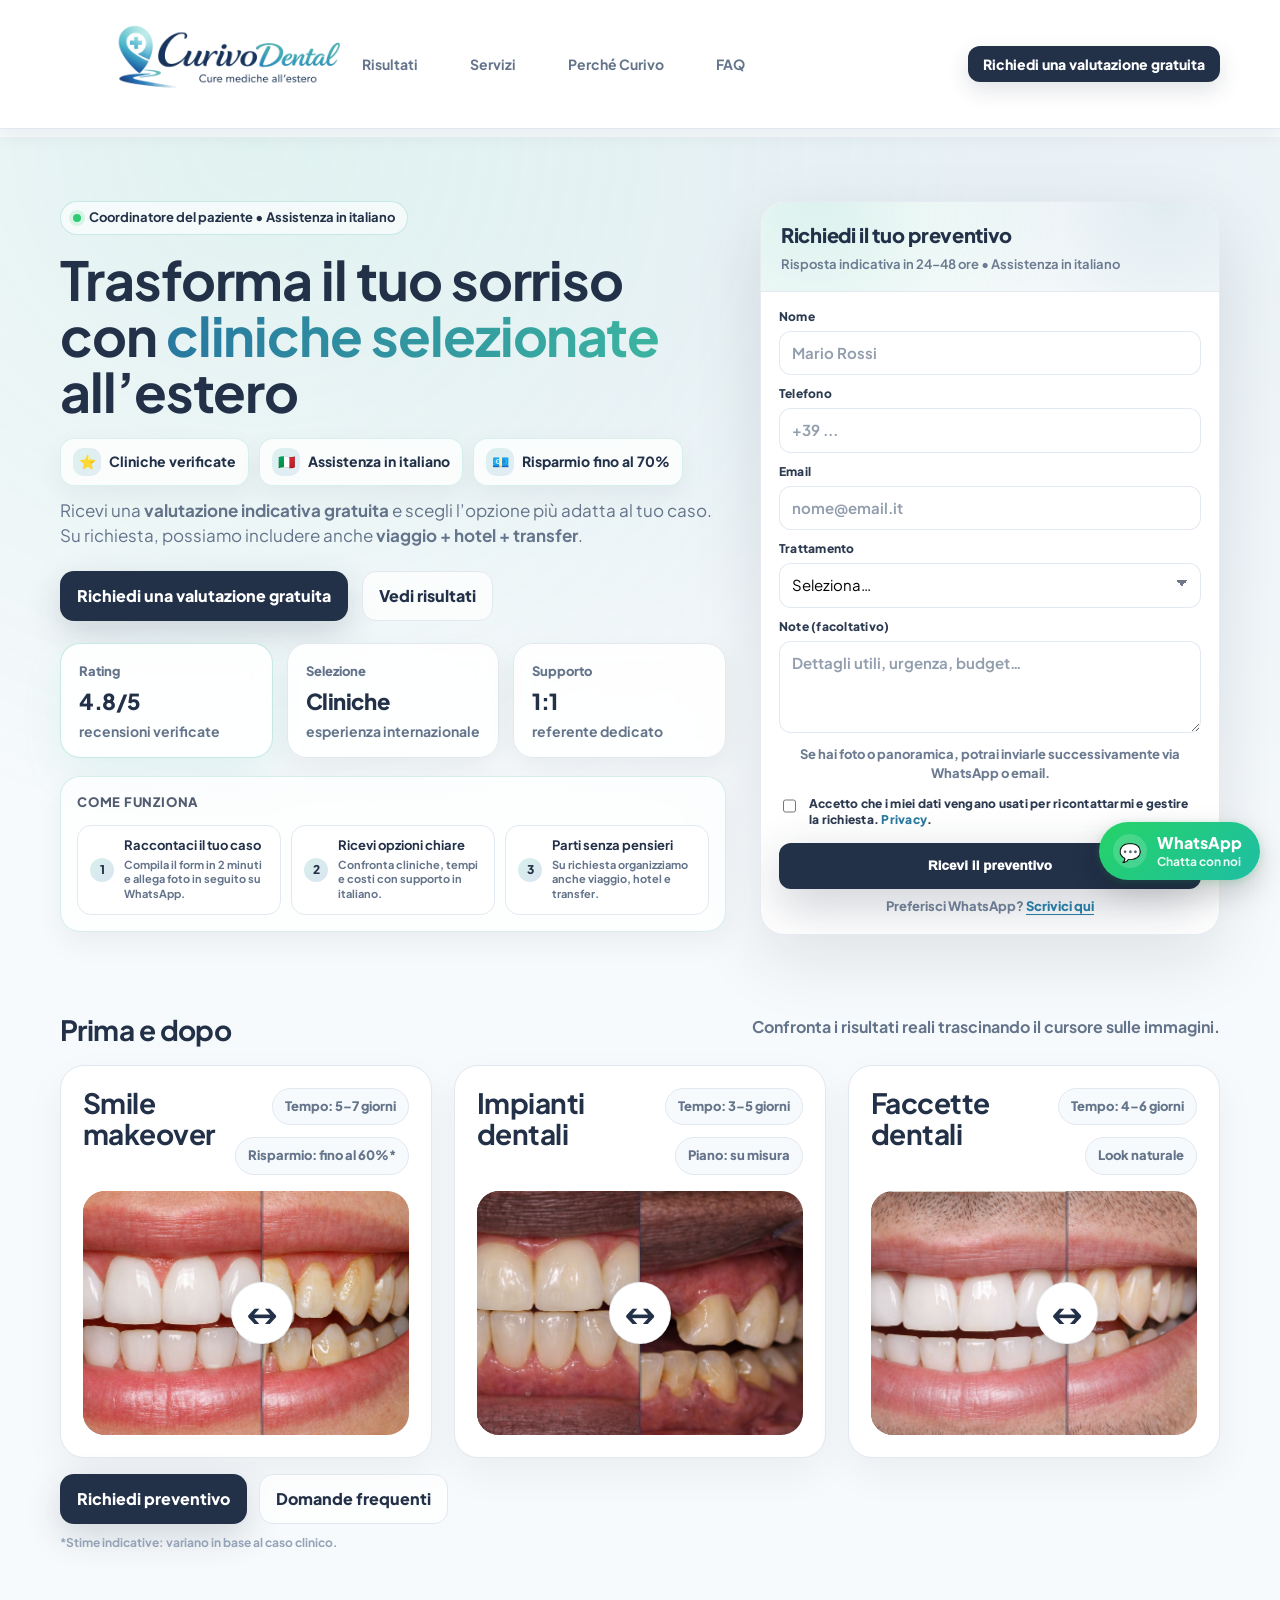
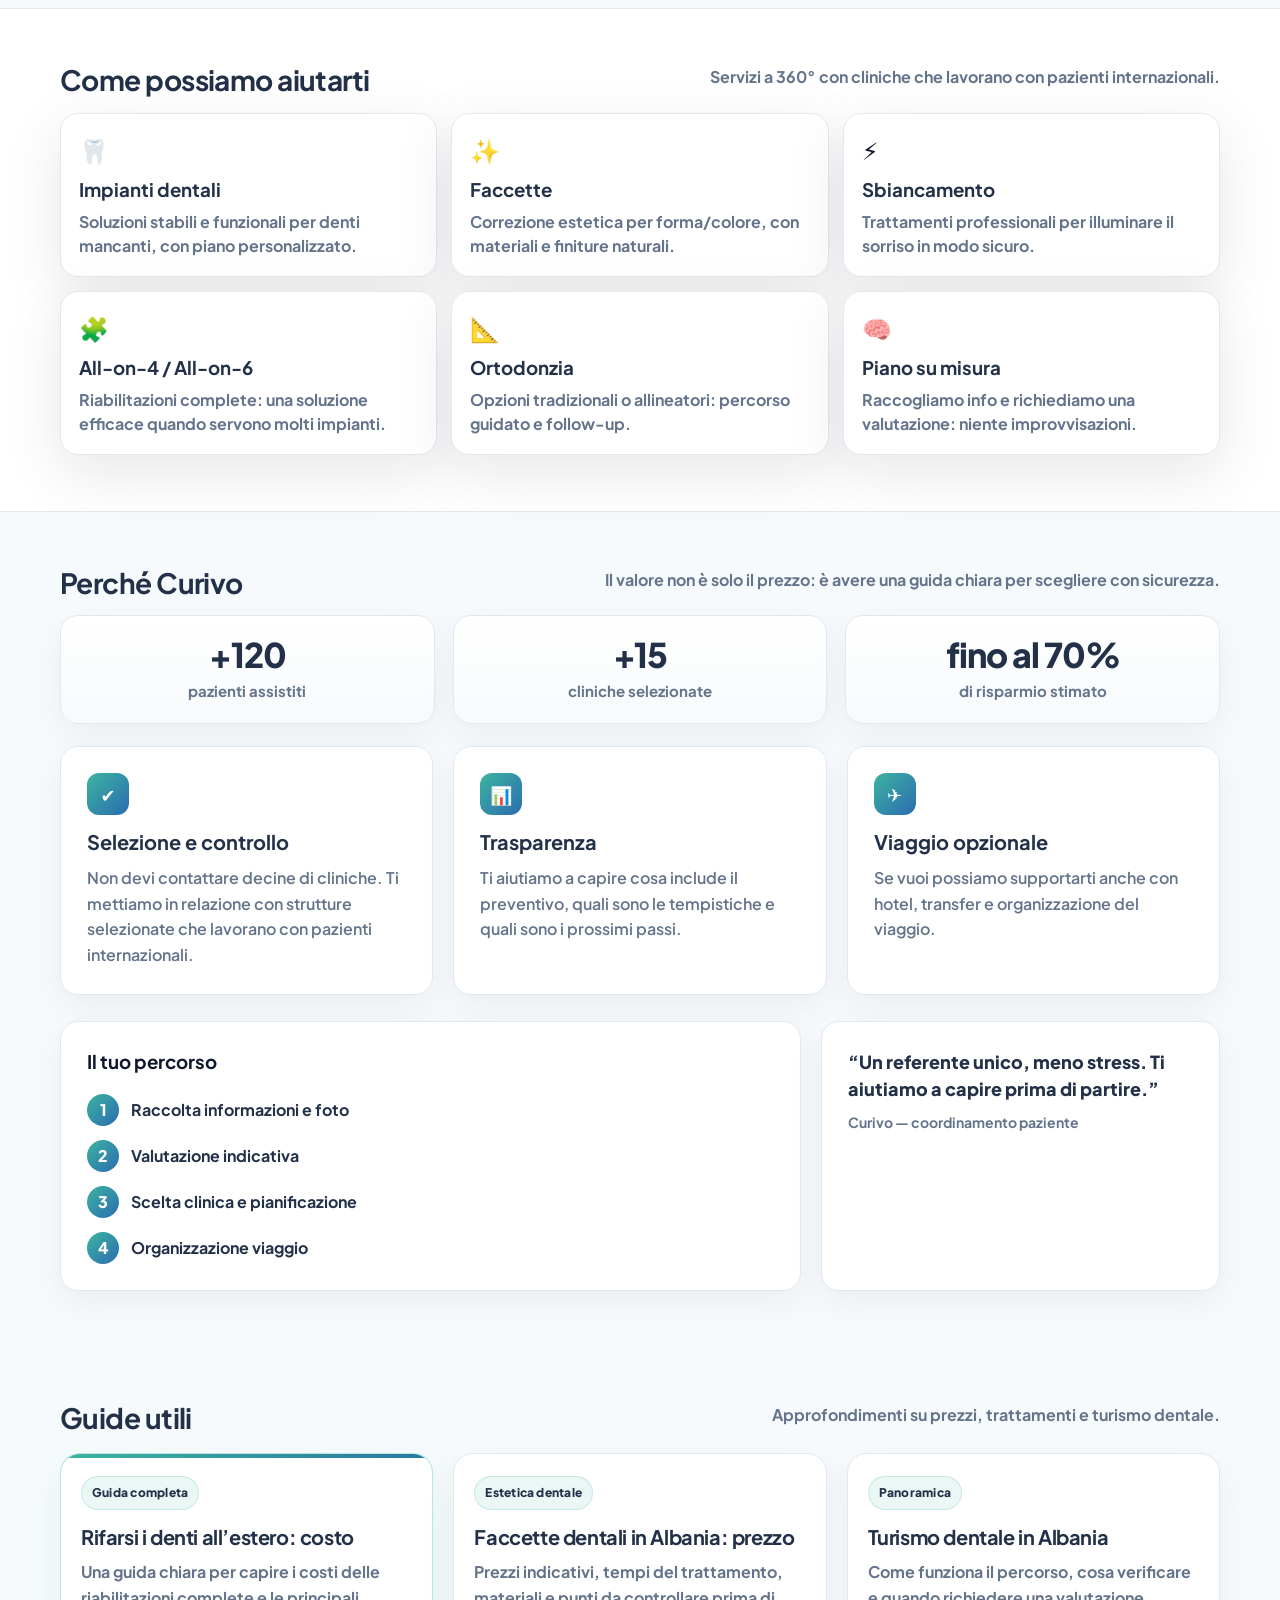
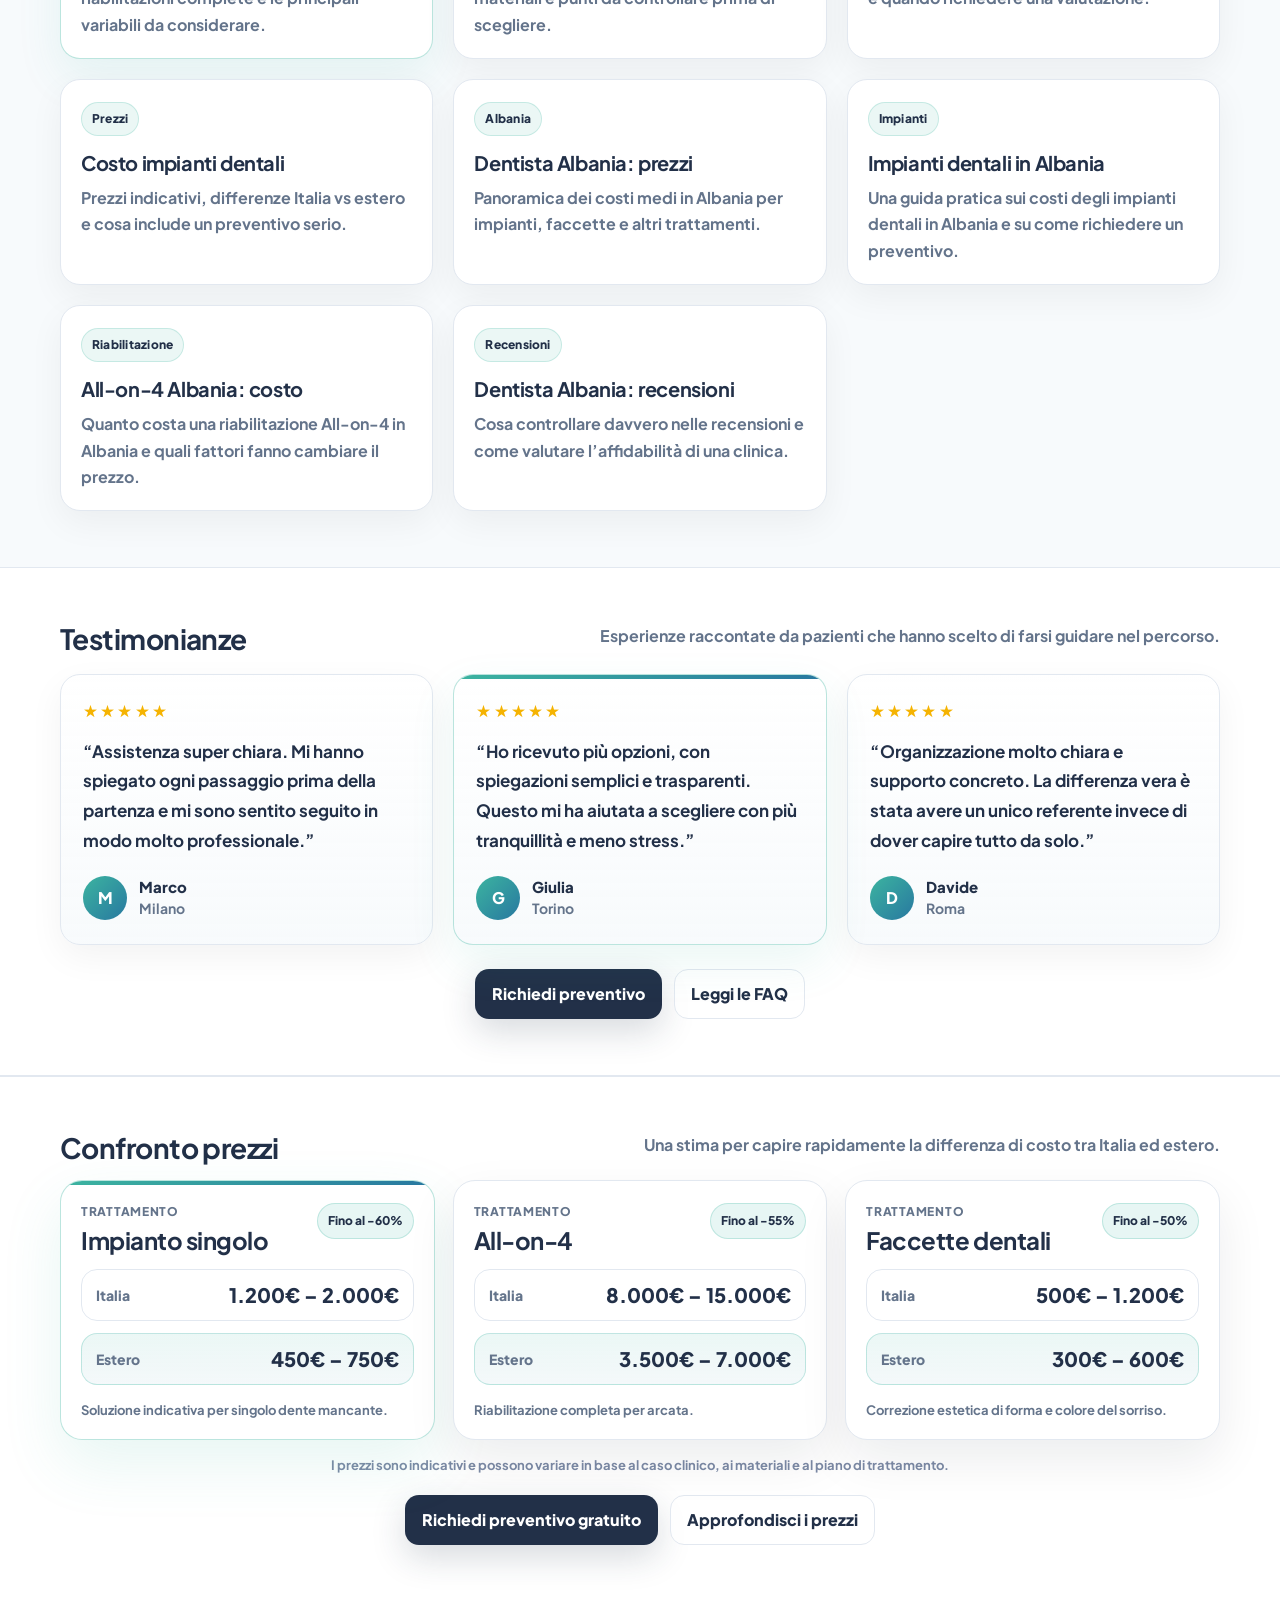
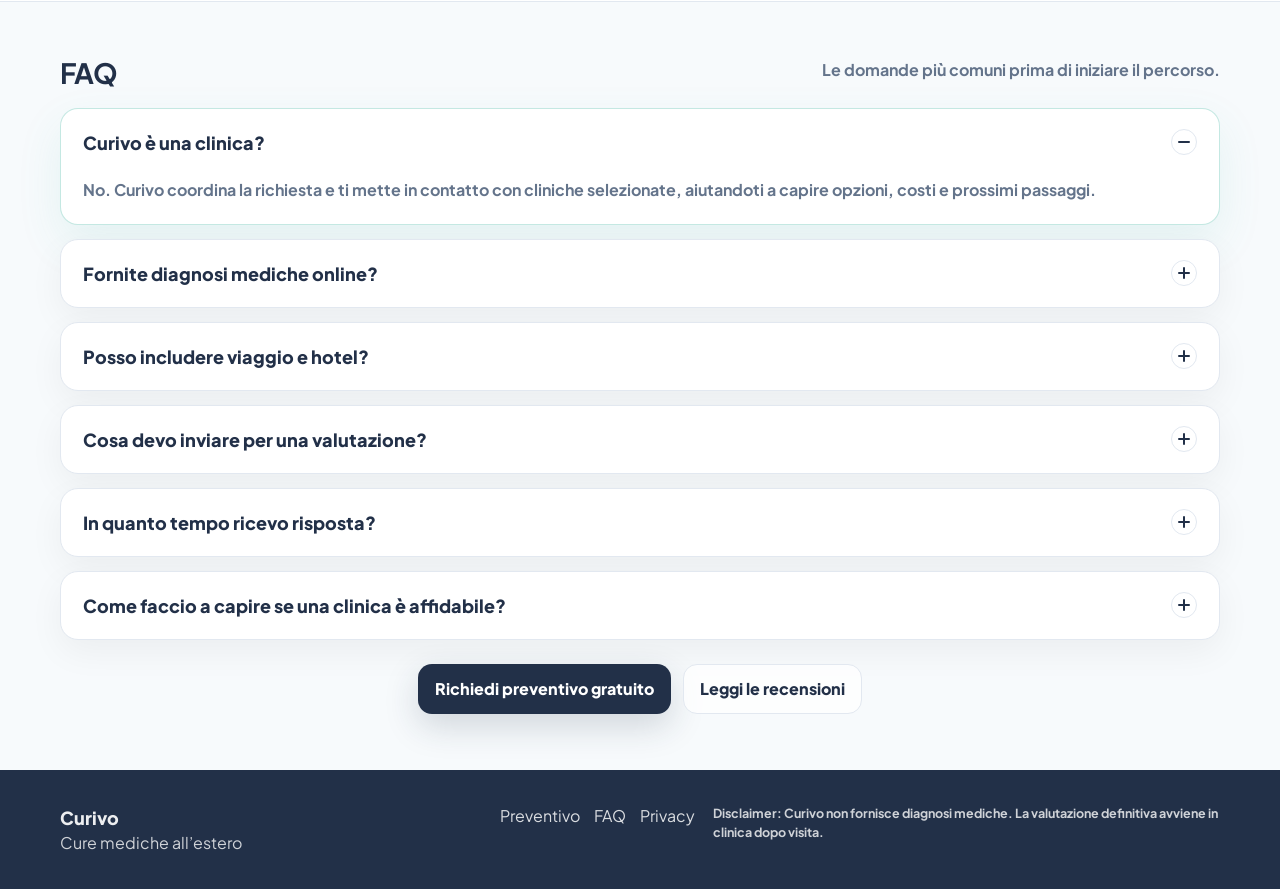
==== commit 925a863e: "Polish hero step cards alignment and heading wrapping" ====
--- a/index.html
+++ b/index.html
@@ -104,8 +104,8 @@
             <a class="btn ghost" href="#risultati">Vedi risultati</a>
           </div>
 
-<div class="hero-metrics">
-  <div class="hero-metric featured">
+<div class="hero-metrics">
+  <div class="hero-metric featured">
     <div class="hero-metric-label">Rating</div>
     <div class="hero-metric-value">4.8/5</div>
     <div class="hero-metric-sub">recensioni verificate</div>
@@ -117,14 +117,43 @@
     <div class="hero-metric-sub">esperienza internazionale</div>
   </div>
 
-  <div class="hero-metric">
-    <div class="hero-metric-label">Supporto</div>
-    <div class="hero-metric-value">1:1</div>
-    <div class="hero-metric-sub">referente dedicato</div>
-  </div>
-</div>
-
-        </div>
+  <div class="hero-metric">
+    <div class="hero-metric-label">Supporto</div>
+    <div class="hero-metric-value">1:1</div>
+    <div class="hero-metric-sub">referente dedicato</div>
+  </div>
+</div>
+
+<div class="hero-steps" aria-label="Come funziona Curivo">
+  <div class="hero-steps-head">Come funziona</div>
+  <div class="hero-steps-grid">
+    <article class="hero-step-card">
+      <span class="hero-step-index">1</span>
+      <div class="hero-step-content">
+        <h3>Raccontaci il tuo caso</h3>
+        <p>Compila il form in 2 minuti e allega foto in seguito su WhatsApp.</p>
+      </div>
+    </article>
+
+    <article class="hero-step-card">
+      <span class="hero-step-index">2</span>
+      <div class="hero-step-content">
+        <h3>Ricevi opzioni chiare</h3>
+        <p>Confronta cliniche, tempi e costi con supporto in italiano.</p>
+      </div>
+    </article>
+
+    <article class="hero-step-card">
+      <span class="hero-step-index">3</span>
+      <div class="hero-step-content">
+        <h3>Parti senza pensieri</h3>
+        <p>Su richiesta organizziamo anche viaggio, hotel e transfer.</p>
+      </div>
+    </article>
+  </div>
+</div>
+
+        </div>
 
         <div class="hero-right">
           <div class="hero-card" id="form">
@@ -200,20 +229,9 @@
 </form>
 
           </div>
-
-          <div class="as-seen">
-            <div class="as-seen-title">Come visto su</div>
-            <div class="as-seen-row">
-              <span class="chip">Magazine</span>
-              <span class="chip">Blog</span>
-              <span class="chip">Podcast</span>
-              <span class="chip">Media</span>
-            </div>
-            <div class="as-seen-note">Sostituisci questi placeholder con loghi reali quando li avrai.</div>
-          </div>
-        </div>
-      </div>
-    </section>
+        </div>
+      </div>
+    </section>
 
     <!-- Results -->
 
--- a/assets/styles.css
+++ b/assets/styles.css
@@ -147,7 +147,7 @@
 .hero-right{
   justify-self:end;
   width:min(100%, 460px);
-  margin-left:-14px;
+  margin-left:0;
 }
 
 .pill{
@@ -204,18 +204,18 @@
 .hero-feature-row{
   display:flex;
   align-items:center;
-  gap:14px;
-  margin-top:20px;
-  margin-bottom:14px;
+  gap:10px;
+  margin-top:18px;
+  margin-bottom:12px;
   flex-wrap:nowrap;
 }
 
 .hero-feature-pill{
   display:inline-flex;
   align-items:center;
-  gap:10px;
-  padding:12px 16px;
-  border-radius:16px;
+  gap:8px;
+  padding:9px 12px;
+  border-radius:14px;
   background:rgba(255,255,255,0.78);
   border:1px solid rgba(60,180,160,.18);
   box-shadow:0 10px 28px rgba(15,23,42,.05);
@@ -224,23 +224,29 @@
 }
 
 .hero-feature-icon{
-  width:34px;
-  height:34px;
-  border-radius:12px;
+  width:28px;
+  height:28px;
+  border-radius:10px;
   display:flex;
   align-items:center;
   justify-content:center;
   background:linear-gradient(135deg, rgba(60,180,160,.16), rgba(43,108,176,.12));
-  font-size:16px;
+  font-size:14px;
   flex:0 0 auto;
 }
 
 .hero-feature-text{
-  font-size:15px;
-  font-weight:800;
+  font-size:14px;
+  font-weight:750;
   color:var(--navy);
   line-height:1.2;
   white-space:nowrap;
+}
+
+@media (max-width:1200px){
+  .hero-feature-row{
+    flex-wrap:wrap;
+  }
 }
 
 .hero-benefits-cards{
@@ -339,6 +345,79 @@
   line-height:1.4;
   font-weight:700;
   color:var(--muted);
+}
+
+.hero-steps{
+  margin-top:18px;
+  padding:16px;
+  background:rgba(255,255,255,.72);
+  border:1px solid rgba(60,180,160,.2);
+  border-radius:20px;
+  box-shadow:0 12px 28px rgba(15,23,42,.05);
+  backdrop-filter:blur(8px);
+}
+
+.hero-steps-head{
+  font-size:13px;
+  font-weight:900;
+  text-transform:uppercase;
+  letter-spacing:.06em;
+  color:rgba(34,48,72,.78);
+  margin-bottom:12px;
+}
+
+.hero-steps-grid{
+  display:grid;
+  grid-template-columns:repeat(3,minmax(0,1fr));
+  gap:10px;
+}
+
+.hero-step-card{
+  display:flex;
+  align-items:center;
+  gap:10px;
+  background:#fff;
+  border:1px solid var(--border);
+  border-radius:14px;
+  padding:12px 10px 12px 12px;
+  min-height:88px;
+}
+
+.hero-step-content{
+  min-width:0;
+  display:flex;
+  flex-direction:column;
+  justify-content:center;
+}
+
+.hero-step-index{
+  width:24px;
+  height:24px;
+  border-radius:999px;
+  flex:0 0 auto;
+  display:inline-flex;
+  align-items:center;
+  justify-content:center;
+  font-size:12px;
+  font-weight:900;
+  color:var(--navy);
+  background:linear-gradient(135deg, rgba(60,180,160,.2), rgba(43,108,176,.18));
+}
+
+.hero-step-card h3{
+  margin:0;
+  color:var(--navy);
+  font-size:13px;
+  line-height:1.15;
+  white-space:nowrap;
+}
+
+.hero-step-card p{
+  margin:5px 0 0;
+  color:var(--muted);
+  font-size:11px;
+  line-height:1.35;
+  font-weight:700;
 }
 
 .fineprint{
@@ -553,44 +632,6 @@
   padding:6px;
 }
 
-.as-seen{
-  margin-top:12px;
-  background:rgba(255,255,255,.70);
-  border:1px solid var(--border);
-  border-radius:var(--radius);
-  padding:12px 14px;
-}
-
-.as-seen-title{
-  font-weight:900;
-  color:var(--navy);
-  font-size:13px;
-}
-
-.as-seen-row{
-  display:flex;
-  gap:8px;
-  flex-wrap:wrap;
-  margin-top:10px;
-}
-
-.chip{
-  padding:8px 10px;
-  border-radius:999px;
-  border:1px solid var(--border);
-  background:#fff;
-  color:var(--muted);
-  font-weight:800;
-  font-size:12px;
-}
-
-.as-seen-note{
-  margin-top:8px;
-  color:#94A3B8;
-  font-size:12px;
-  font-weight:700;
-}
-
 .section{
   padding:56px 0;
 }
@@ -1653,6 +1694,7 @@
 
   .hero-benefits-cards,
   .hero-metrics,
+  .hero-steps-grid,
   .service-grid,
   .why-grid,
   .guides-grid,
@@ -1938,6 +1980,7 @@
   align-items:center;
   flex:0 1 auto;
   min-width:0;
+  padding-right:96px;
 }
 
 .brand-logo{
@@ -1945,6 +1988,8 @@
   width:auto;
   height:112px;
   max-width:none;
+  transform:scale(2);
+  transform-origin:left center;
 }
 
 .topbar-cta{
@@ -1969,8 +2014,13 @@
     gap:10px;
   }
 
+  .brand{
+    padding-right:52px;
+  }
+
   .brand-logo{
     height:78px;
+    transform:scale(2);
   }
 
   .topbar-cta .btn{
@@ -1981,8 +2031,13 @@
 }
 
 @media (max-width:640px){
+  .brand{
+    padding-right:30px;
+  }
+
   .brand-logo{
     height:62px;
+    transform:scale(2);
   }
 
   .topbar-cta .btn{
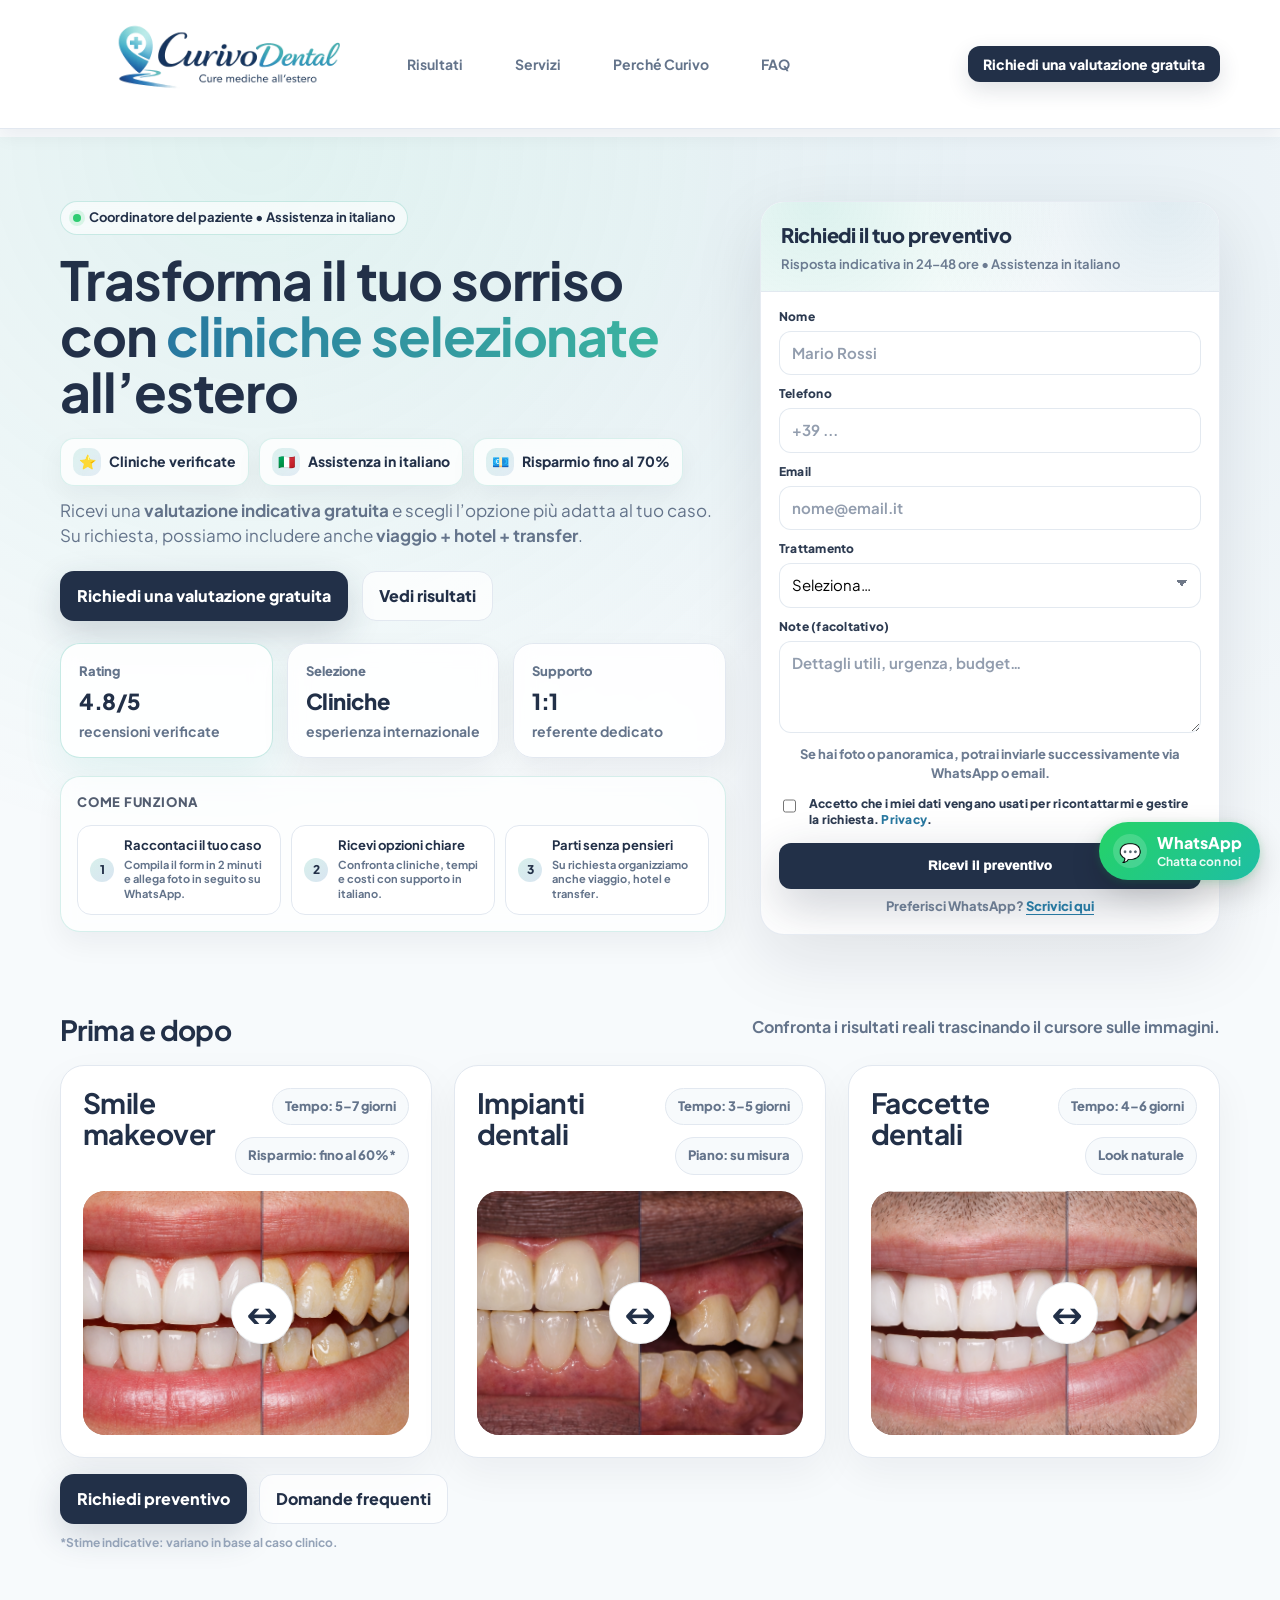
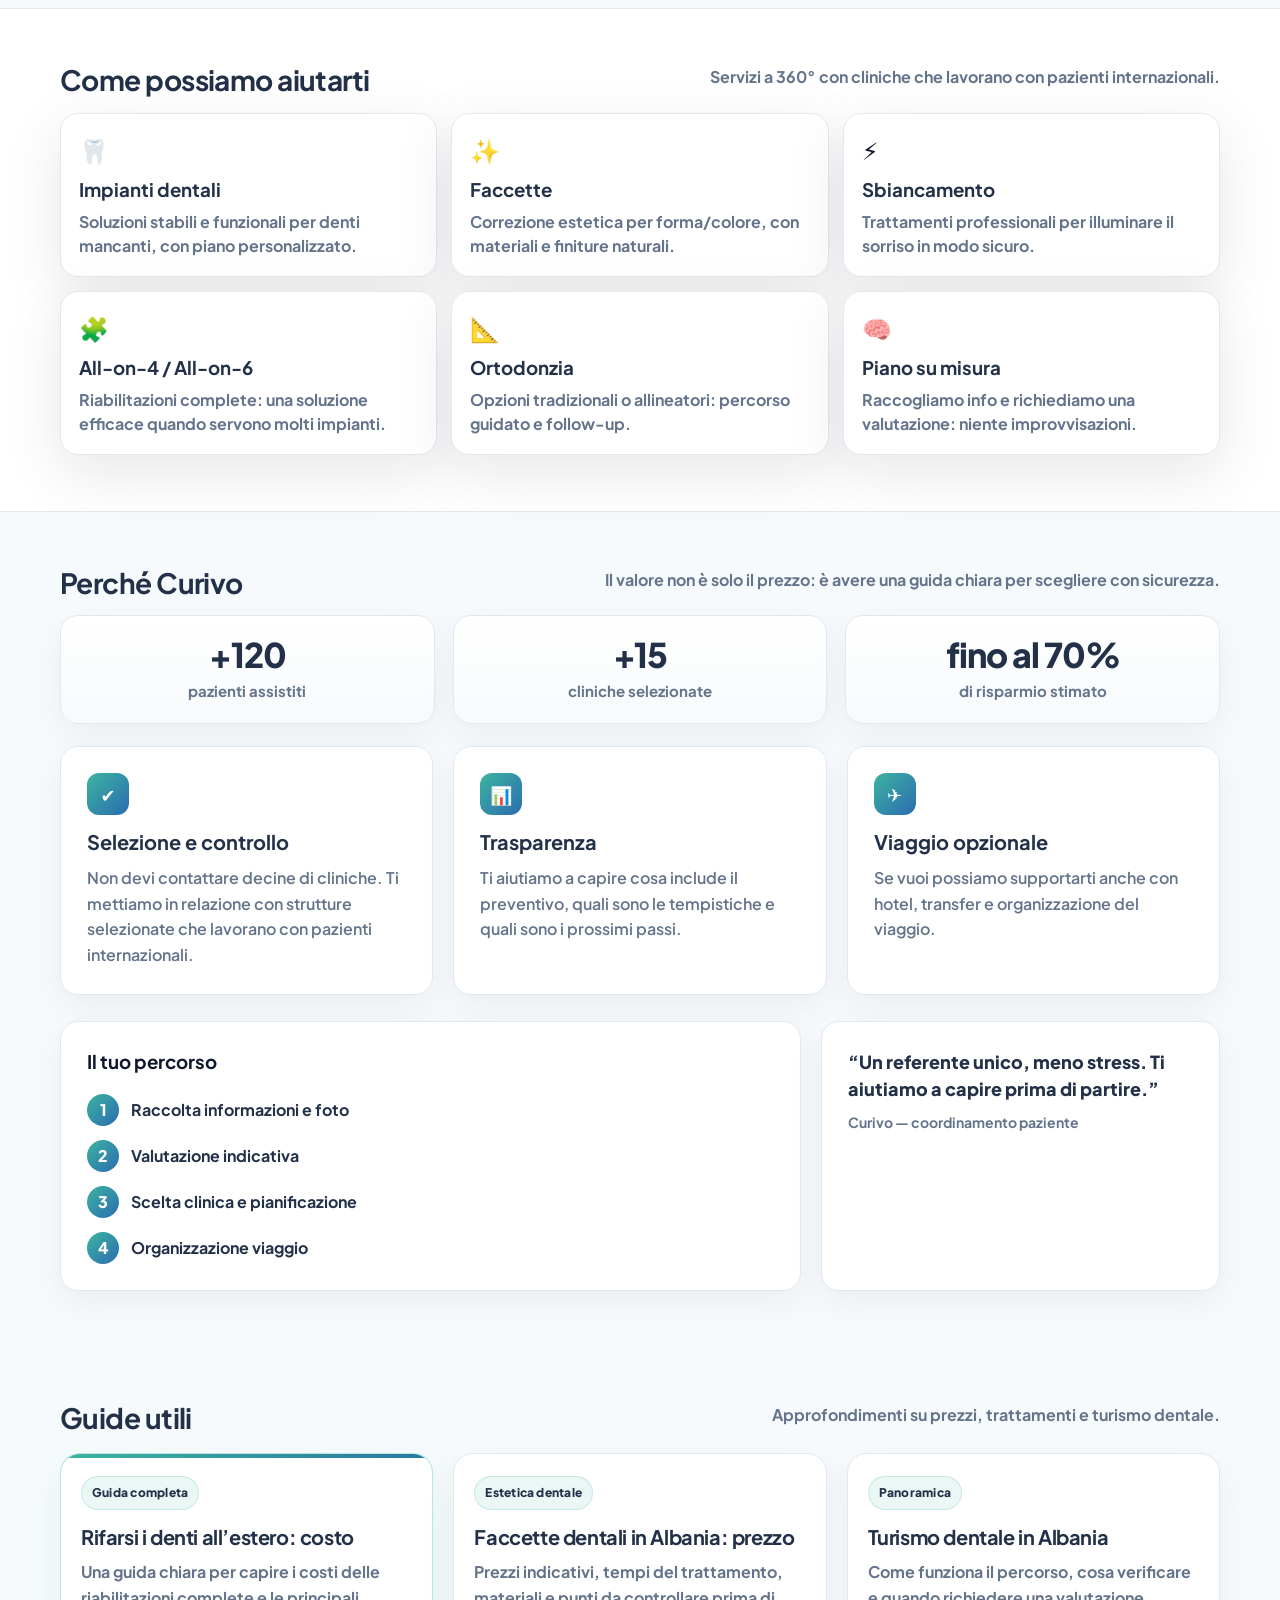
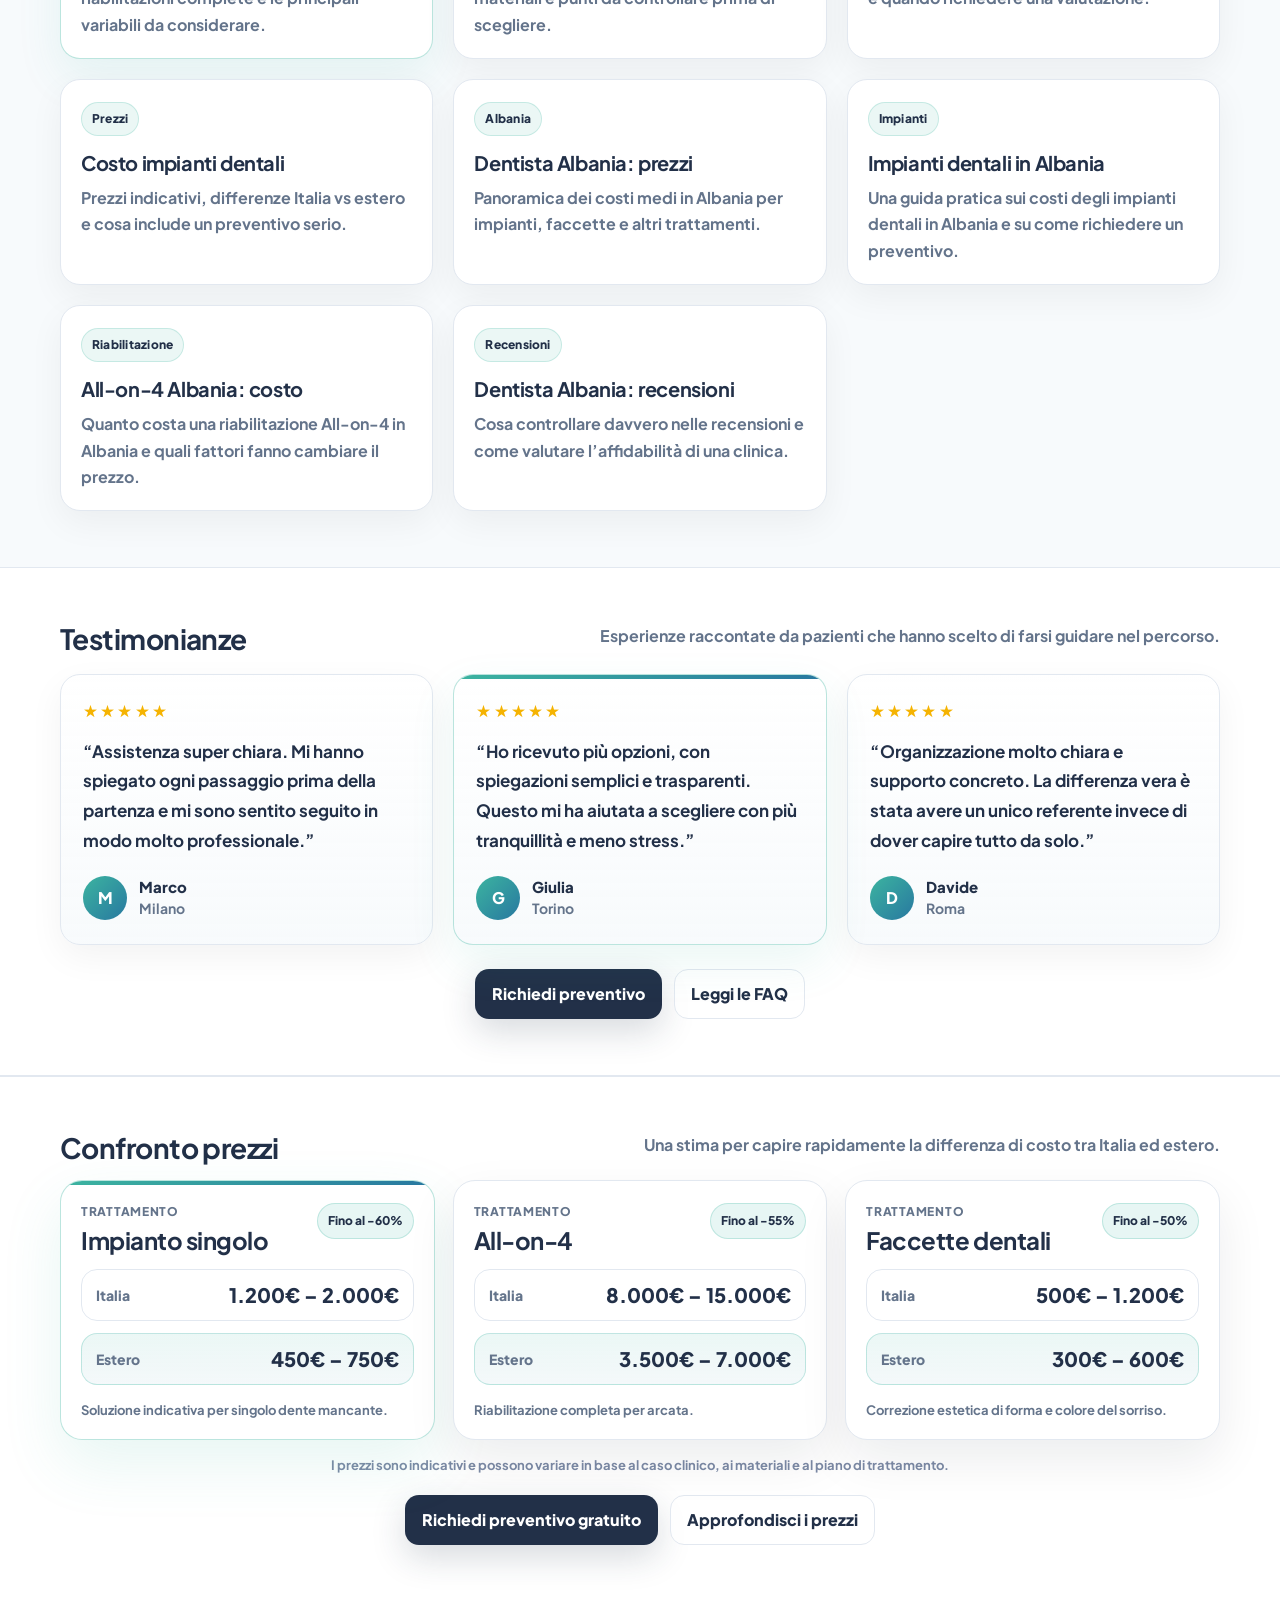
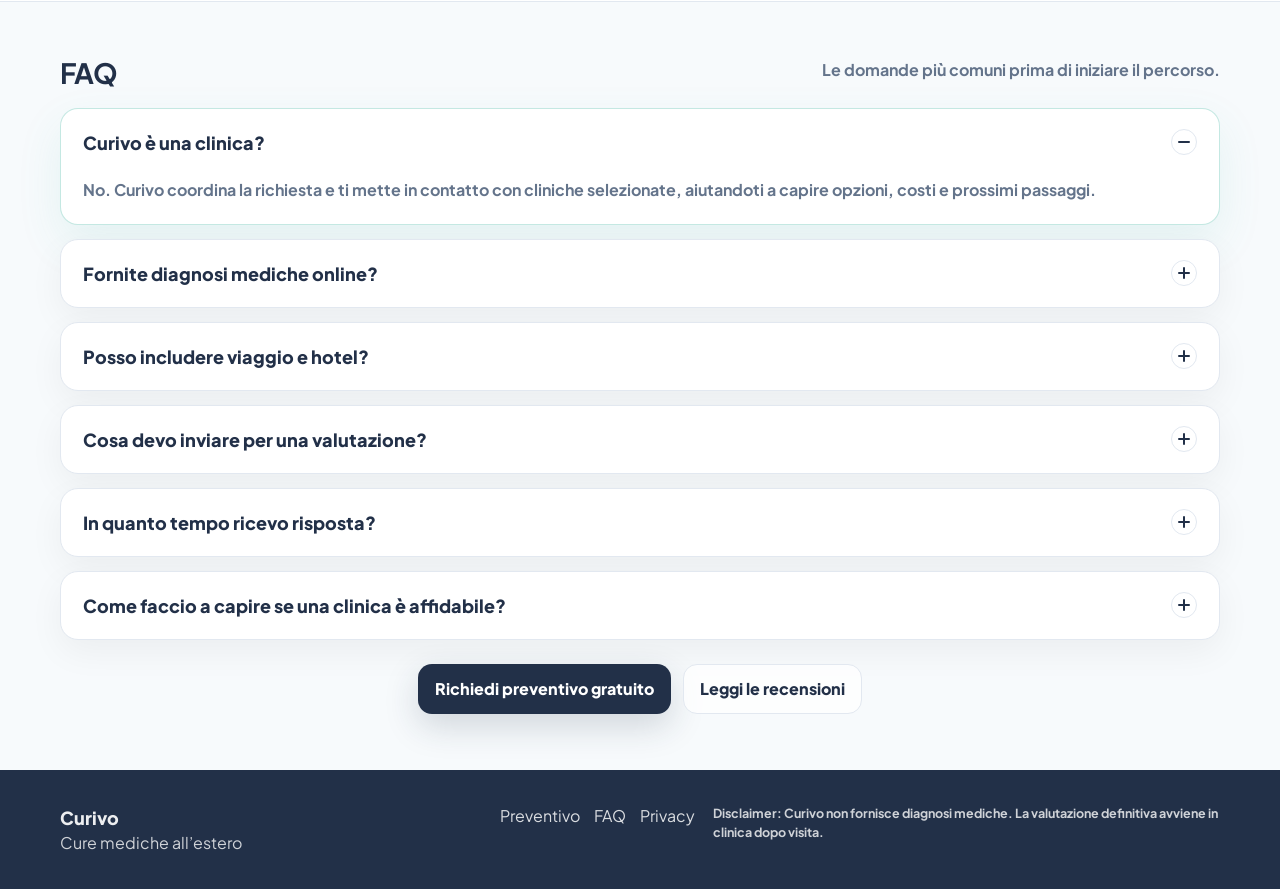
==== commit 98ff4298: "Migliora segnali SEO on-page e dati strutturati" ====
--- a/index.html
+++ b/index.html
@@ -1,122 +1,155 @@
-<!doctype html>
-<html lang="it">
-<head>
-  <meta charset="utf-8" />
-  <meta name="viewport" content="width=device-width, initial-scale=1" />
-
-  <title>Cure dentali all’estero | Preventivo gratuito | Curivo</title>
-  <meta name="description" content="Curivo ti guida nel percorso di cure dentali all’estero: preventivo indicativo, cliniche selezionate, assistenza in italiano e supporto viaggio su richiesta." />
-  <meta name="robots" content="index, follow" />
-  <link rel="canonical" href="https://curivo.pages.dev/" />
-
-  <!-- Open Graph -->
-  <meta property="og:title" content="Cure dentali all’estero | Preventivo gratuito | Curivo" />
-  <meta property="og:description" content="Preventivo indicativo, cliniche selezionate, assistenza in italiano e supporto viaggio su richiesta." />
-  <meta property="og:type" content="website" />
-  <meta property="og:url" content="https://curivo.pages.dev/" />
-
-  <!-- Favicons -->
-  <link rel="icon" type="image/png" sizes="32x32" href="/favicon_32.png">
-  <link rel="icon" type="image/png" sizes="16x16" href="/favicon_16.png">
-  <link rel="apple-touch-icon" sizes="180x180" href="/favicon_180.png">
-
-  <!-- Fonts -->
-  <link rel="preconnect" href="https://fonts.googleapis.com">
-  <link rel="preconnect" href="https://fonts.gstatic.com" crossorigin>
-  <link href="https://fonts.googleapis.com/css2?family=Plus+Jakarta+Sans:wght@400;600;700;800&family=Inter:wght@400;500;600;700&display=swap" rel="stylesheet">
-
-  <link rel="stylesheet" href="/assets/styles.css" />
-
-  <!-- Structured Data -->
-  <script type="application/ld+json">
-  {
-    "@context": "https://schema.org",
-    "@type": "MedicalBusiness",
-    "name": "Curivo",
-    "url": "https://curivo.pages.dev/",
-    "description": "Servizio informativo per preventivi di cure dentali all’estero con cliniche selezionate.",
-    "areaServed": "IT",
-    "availableLanguage": "Italian"
-  }
-  </script>
-</head>
-
-<body>
-  <!-- Topbar -->
-  <header class="topbar">
-    <div class="topbar-inner container">
-      <a href="/" class="brand" aria-label="Curivo Home">
-        <img src="/curivo_logo_header.png" class="brand-logo" alt="Curivo — Cure dentali all’estero">
-      </a>
-
-      <nav class="nav" aria-label="Menu principale">
-        <a href="#risultati">Risultati</a>
-        <a href="#servizi">Servizi</a>
-        <a href="#perche">Perché Curivo</a>
-        <a href="#faq">FAQ</a>
-      </nav>
-
-      <div class="topbar-cta">
-        <a href="#form" class="btn">Richiedi una valutazione gratuita</a>
-      </div>
-    </div>
-  </header>
-
-  <main>
-    <!-- Hero -->
-    <section class="hero">
-      <div class="container hero-grid">
-        <div class="hero-left">
-          <div class="pill">
-            <span class="pill-dot"></span>
-            Coordinatore del paziente • Assistenza in italiano
-          </div>
-
-          <h1>
-            Trasforma il tuo sorriso con
-            <span class="grad">cliniche selezionate</span> all’estero
-          </h1>
-
-          <div class="hero-feature-row">
-  <div class="hero-feature-pill">
-    <span class="hero-feature-icon">⭐</span>
-    <span class="hero-feature-text">Cliniche verificate</span>
-  </div>
-
-  <div class="hero-feature-pill">
-    <span class="hero-feature-icon">🇮🇹</span>
-    <span class="hero-feature-text">Assistenza in italiano</span>
-  </div>
-
-  <div class="hero-feature-pill">
-    <span class="hero-feature-icon">💶</span>
-    <span class="hero-feature-text">Risparmio fino al 70%</span>
-  </div>
-</div>
-
-          <p class="lead">
-            Ricevi una <b>valutazione indicativa gratuita</b> e scegli l’opzione più adatta al tuo caso.
-            Su richiesta, possiamo includere anche <b>viaggio + hotel + transfer</b>.
-          </p>
-
-          <div class="hero-actions">
-            <a class="btn" href="#form">Richiedi una valutazione gratuita</a>
-            <a class="btn ghost" href="#risultati">Vedi risultati</a>
-          </div>
-
+<!doctype html>
+<html lang="it">
+<head>
+  <meta charset="utf-8" />
+  <meta name="viewport" content="width=device-width, initial-scale=1" />
+
+  <title>Cure dentali all’estero | Preventivo gratuito | Curivo</title>
+  <meta name="description" content="Curivo ti guida nel percorso di cure dentali all’estero: preventivo indicativo, cliniche selezionate, assistenza in italiano e supporto viaggio su richiesta." />
+  <meta name="robots" content="index, follow" />
+  <link rel="canonical" href="https://curivo.pages.dev/" />
+
+  <!-- Open Graph -->
+  <meta property="og:title" content="Cure dentali all’estero | Preventivo gratuito | Curivo" />
+  <meta property="og:description" content="Preventivo indicativo, cliniche selezionate, assistenza in italiano e supporto viaggio su richiesta." />
+  <meta property="og:type" content="website" />
+  <meta property="og:url" content="https://curivo.pages.dev/" />
+
+  <!-- Favicons -->
+  <link rel="icon" type="image/png" sizes="32x32" href="/favicon_32.png">
+  <link rel="icon" type="image/png" sizes="16x16" href="/favicon_16.png">
+  <link rel="apple-touch-icon" sizes="180x180" href="/favicon_180.png">
+
+  <!-- Fonts -->
+  <link rel="preconnect" href="https://fonts.googleapis.com">
+  <link rel="preconnect" href="https://fonts.gstatic.com" crossorigin>
+  <link href="https://fonts.googleapis.com/css2?family=Plus+Jakarta+Sans:wght@400;600;700;800&family=Inter:wght@400;500;600;700&display=swap" rel="stylesheet">
+
+  <link rel="stylesheet" href="/assets/styles.css" />
+
+  <!-- Structured Data -->
+  <script type="application/ld+json">
+  {
+    "@context": "https://schema.org",
+    "@type": "MedicalBusiness",
+    "name": "Curivo",
+    "url": "https://curivo.pages.dev/",
+    "description": "Servizio informativo per preventivi di cure dentali all’estero con cliniche selezionate.",
+    "areaServed": "IT",
+    "availableLanguage": "Italian"
+  }
+  </script>
+
+  <script type="application/ld+json">
+  {
+    "@context": "https://schema.org",
+    "@type": "FAQPage",
+    "mainEntity": [
+      {
+        "@type": "Question",
+        "name": "Quanto si può risparmiare con le cure dentali all'estero?",
+        "acceptedAnswer": {
+          "@type": "Answer",
+          "text": "Il risparmio varia in base al trattamento e al caso clinico. In media, molte persone trovano costi inferiori rispetto all'Italia, ma è importante confrontare preventivi completi e qualità clinica."
+        }
+      },
+      {
+        "@type": "Question",
+        "name": "In quanto tempo arriva una valutazione indicativa?",
+        "acceptedAnswer": {
+          "@type": "Answer",
+          "text": "Di norma la prima valutazione indicativa arriva in 24-48 ore lavorative, in base alla completezza delle informazioni inviate."
+        }
+      },
+      {
+        "@type": "Question",
+        "name": "Curivo organizza anche viaggio e hotel?",
+        "acceptedAnswer": {
+          "@type": "Answer",
+          "text": "Su richiesta Curivo può supportarti anche nell'organizzazione di viaggio, hotel e transfer, oltre al coordinamento del percorso clinico."
+        }
+      }
+    ]
+  }
+  </script>
+</head>
+
+<body>
+  <!-- Topbar -->
+  <header class="topbar">
+    <div class="topbar-inner container">
+      <a href="/" class="brand" aria-label="Curivo Home">
+        <img src="/curivo_logo_header.png" class="brand-logo" alt="Curivo — Cure dentali all’estero">
+      </a>
+
+      <nav class="nav" aria-label="Menu principale">
+        <a href="#risultati">Risultati</a>
+        <a href="#servizi">Servizi</a>
+        <a href="#perche">Perché Curivo</a>
+        <a href="#faq">FAQ</a>
+      </nav>
+
+      <div class="topbar-cta">
+        <a href="#form" class="btn">Richiedi una valutazione gratuita</a>
+      </div>
+    </div>
+  </header>
+
+  <main>
+    <!-- Hero -->
+    <section class="hero">
+      <div class="container hero-grid">
+        <div class="hero-left">
+          <div class="pill">
+            <span class="pill-dot"></span>
+            Coordinatore del paziente • Assistenza in italiano
+          </div>
+
+          <h1>
+            Trasforma il tuo sorriso con
+            <span class="grad">cliniche selezionate</span> all’estero
+          </h1>
+
+          <div class="hero-feature-row">
+  <div class="hero-feature-pill">
+    <span class="hero-feature-icon">⭐</span>
+    <span class="hero-feature-text">Cliniche verificate</span>
+  </div>
+
+  <div class="hero-feature-pill">
+    <span class="hero-feature-icon">🇮🇹</span>
+    <span class="hero-feature-text">Assistenza in italiano</span>
+  </div>
+
+  <div class="hero-feature-pill">
+    <span class="hero-feature-icon">💶</span>
+    <span class="hero-feature-text">Risparmio fino al 70%</span>
+  </div>
+</div>
+
+          <p class="lead">
+            Ricevi una <b>valutazione indicativa gratuita</b> e scegli l’opzione più adatta al tuo caso.
+            Su richiesta, possiamo includere anche <b>viaggio + hotel + transfer</b>.
+          </p>
+
+          <div class="hero-actions">
+            <a class="btn" href="#form">Richiedi una valutazione gratuita</a>
+            <a class="btn ghost" href="#risultati">Vedi risultati</a>
+          </div>
+
 <div class="hero-metrics">
   <div class="hero-metric featured">
-    <div class="hero-metric-label">Rating</div>
-    <div class="hero-metric-value">4.8/5</div>
-    <div class="hero-metric-sub">recensioni verificate</div>
-  </div>
-
-  <div class="hero-metric">
-    <div class="hero-metric-label">Selezione</div>
-    <div class="hero-metric-value">Cliniche</div>
-    <div class="hero-metric-sub">esperienza internazionale</div>
-  </div>
-
+    <div class="hero-metric-label">Rating</div>
+    <div class="hero-metric-value">4.8/5</div>
+    <div class="hero-metric-sub">recensioni verificate</div>
+  </div>
+
+  <div class="hero-metric">
+    <div class="hero-metric-label">Selezione</div>
+    <div class="hero-metric-value">Cliniche</div>
+    <div class="hero-metric-sub">esperienza internazionale</div>
+  </div>
+
   <div class="hero-metric">
     <div class="hero-metric-label">Supporto</div>
     <div class="hero-metric-value">1:1</div>
@@ -154,87 +187,87 @@
 </div>
 
         </div>
-
-        <div class="hero-right">
-          <div class="hero-card" id="form">
-            <div class="hero-card-head">
-              <div class="hero-card-title">Richiedi il tuo preventivo</div>
-              <div class="hero-card-sub">Risposta indicativa in 24–48 ore • Assistenza in italiano</div>
-            </div>
-
-<form id="quoteForm" class="form" novalidate>
-<label>
-<span>Nome</span>
-<input name="name" id="name" placeholder="Mario Rossi" required />
-<div class="field-error" id="error-name"></div>
-</label>
-
-<label>
-<span>Telefono</span>
-<input name="phone" id="phone" placeholder="+39 ..." required />
-<div class="field-error" id="error-phone"></div>
-</label>
-
-<label>
-<span>Email</span>
-<input name="email" id="email" type="email" placeholder="nome@email.it" required />
-<div class="field-error" id="error-email"></div>
-</label>
-
-<label>
-<span>Trattamento</span>
-<select name="treatment" id="treatment" required>
-<option value="" selected>Seleziona…</option>
-<option>Impianti</option>
-<option>Faccette</option>
-<option>Sbiancamento</option>
-<option>All-on-4 / All-on-6</option>
-<option>Ortodonzia</option>
-<option>Altro</option>
-</select>
-<div class="field-error" id="error-treatment"></div>
-</label>
-
-<label>
-<span>Note (facoltativo)</span>
-<textarea name="notes" id="notes" rows="3" placeholder="Dettagli utili, urgenza, budget…"></textarea>
-</label>
-
-<div class="mini" style="margin-top:-4px;">
-Se hai foto o panoramica, potrai inviarle successivamente via WhatsApp o email.
-</div>
-
-<label class="consent" id="privacyConsent">
-<input type="checkbox" id="privacyCheck" />
-<span>
-Accetto che i miei dati vengano usati per ricontattarmi e gestire la richiesta.
-<a href="/privacy.html">Privacy</a>.
-</span>
-</label>
-
-<div id="privacyError" class="privacy-error">
-Devi accettare la privacy per inviare la richiesta.
-</div>
-
-<button class="btn full" type="submit">Ricevi il preventivo</button>
-
-<div class="mini">
-Preferisci WhatsApp?
-<a href="https://wa.me/393389074428?text=Ciao%2C%20vorrei%20ricevere%20un%20preventivo%20per%20cure%20mediche%20all%E2%80%99estero" target="_blank" rel="noopener">
-Scrivici qui
-</a>
-</div>
-
-<div id="formMsg" class="form-msg" role="status" aria-live="polite"></div>
-</form>
-
-          </div>
+
+        <div class="hero-right">
+          <div class="hero-card" id="form">
+            <div class="hero-card-head">
+              <div class="hero-card-title">Richiedi il tuo preventivo</div>
+              <div class="hero-card-sub">Risposta indicativa in 24–48 ore • Assistenza in italiano</div>
+            </div>
+
+<form id="quoteForm" class="form" novalidate>
+<label>
+<span>Nome</span>
+<input name="name" id="name" placeholder="Mario Rossi" required />
+<div class="field-error" id="error-name"></div>
+</label>
+
+<label>
+<span>Telefono</span>
+<input name="phone" id="phone" placeholder="+39 ..." required />
+<div class="field-error" id="error-phone"></div>
+</label>
+
+<label>
+<span>Email</span>
+<input name="email" id="email" type="email" placeholder="nome@email.it" required />
+<div class="field-error" id="error-email"></div>
+</label>
+
+<label>
+<span>Trattamento</span>
+<select name="treatment" id="treatment" required>
+<option value="" selected>Seleziona…</option>
+<option>Impianti</option>
+<option>Faccette</option>
+<option>Sbiancamento</option>
+<option>All-on-4 / All-on-6</option>
+<option>Ortodonzia</option>
+<option>Altro</option>
+</select>
+<div class="field-error" id="error-treatment"></div>
+</label>
+
+<label>
+<span>Note (facoltativo)</span>
+<textarea name="notes" id="notes" rows="3" placeholder="Dettagli utili, urgenza, budget…"></textarea>
+</label>
+
+<div class="mini" style="margin-top:-4px;">
+Se hai foto o panoramica, potrai inviarle successivamente via WhatsApp o email.
+</div>
+
+<label class="consent" id="privacyConsent">
+<input type="checkbox" id="privacyCheck" />
+<span>
+Accetto che i miei dati vengano usati per ricontattarmi e gestire la richiesta.
+<a href="/privacy.html">Privacy</a>.
+</span>
+</label>
+
+<div id="privacyError" class="privacy-error">
+Devi accettare la privacy per inviare la richiesta.
+</div>
+
+<button class="btn full" type="submit">Ricevi il preventivo</button>
+
+<div class="mini">
+Preferisci WhatsApp?
+<a href="https://wa.me/393389074428?text=Ciao%2C%20vorrei%20ricevere%20un%20preventivo%20per%20cure%20mediche%20all%E2%80%99estero" target="_blank" rel="noopener">
+Scrivici qui
+</a>
+</div>
+
+<div id="formMsg" class="form-msg" role="status" aria-live="polite"></div>
+</form>
+
+          </div>
         </div>
       </div>
     </section>
-
-    <!-- Results -->
-
+
+    <!-- Results -->
+
         <section class="section" id="risultati">
   <div class="container">
     <div class="section-head">
@@ -315,172 +348,172 @@
       *Stime indicative: variano in base al caso clinico.
     </div>
   </div>
-</section>
-
-    <!-- Services -->
-    <section class="section alt" id="servizi">
-      <div class="container">
-        <div class="section-head">
-          <h2>Come possiamo aiutarti</h2>
-          <p>Servizi a 360° con cliniche che lavorano con pazienti internazionali.</p>
-        </div>
-
-        <div class="service-grid">
-          <article class="service">
-            <div class="service-ico">🦷</div>
-            <h3>Impianti dentali</h3>
-            <p>Soluzioni stabili e funzionali per denti mancanti, con piano personalizzato.</p>
-          </article>
-
-          <article class="service">
-            <div class="service-ico">✨</div>
-            <h3>Faccette</h3>
-            <p>Correzione estetica per forma/colore, con materiali e finiture naturali.</p>
-          </article>
-
-          <article class="service">
-            <div class="service-ico">⚡</div>
-            <h3>Sbiancamento</h3>
-            <p>Trattamenti professionali per illuminare il sorriso in modo sicuro.</p>
-          </article>
-
-          <article class="service">
-            <div class="service-ico">🧩</div>
-            <h3>All-on-4 / All-on-6</h3>
-            <p>Riabilitazioni complete: una soluzione efficace quando servono molti impianti.</p>
-          </article>
-
-          <article class="service">
-            <div class="service-ico">📐</div>
-            <h3>Ortodonzia</h3>
-            <p>Opzioni tradizionali o allineatori: percorso guidato e follow-up.</p>
-          </article>
-
-          <article class="service">
-            <div class="service-ico">🧠</div>
-            <h3>Piano su misura</h3>
-            <p>Raccogliamo info e richiediamo una valutazione: niente improvvisazioni.</p>
-          </article>
-        </div>
-      </div>
-    </section>
-
-    <!-- Why -->
-    <section class="section why-section" id="perche">
-  <div class="container">
-
-    <div class="section-head">
-      <h2>Perché Curivo</h2>
-      <p>Il valore non è solo il prezzo: è avere una guida chiara per scegliere con sicurezza.</p>
-    </div>
-    <div class="trust-metrics">
-  <div class="trust-metric">
-    <div class="trust-metric-value">+120</div>
-    <div class="trust-metric-label">pazienti assistiti</div>
-  </div>
-
-  <div class="trust-metric">
-    <div class="trust-metric-value">+15</div>
-    <div class="trust-metric-label">cliniche selezionate</div>
-  </div>
-
-  <div class="trust-metric">
-    <div class="trust-metric-value">fino al 70%</div>
-    <div class="trust-metric-label">di risparmio stimato</div>
-  </div>
-</div>
-
-    <div class="why-grid">
-
-      <div class="why-card">
-        <div class="why-icon">✔</div>
-        <h3>Selezione e controllo</h3>
-        <p>
-          Non devi contattare decine di cliniche. Ti mettiamo in relazione
-          con strutture selezionate che lavorano con pazienti internazionali.
-        </p>
-      </div>
-
-      <div class="why-card">
-        <div class="why-icon">📊</div>
-        <h3>Trasparenza</h3>
-        <p>
-          Ti aiutiamo a capire cosa include il preventivo,
-          quali sono le tempistiche e quali sono i prossimi passi.
-        </p>
-      </div>
-
-      <div class="why-card">
-        <div class="why-icon">✈️</div>
-        <h3>Viaggio opzionale</h3>
-        <p>
-          Se vuoi possiamo supportarti anche con hotel,
-          transfer e organizzazione del viaggio.
-        </p>
-      </div>
-
-    </div>
-
-    <div class="journey-block">
-
-      <div class="journey-card">
-
-        <h3>Il tuo percorso</h3>
-
-        <div class="journey-steps">
-
-          <div class="step">
-            <div class="step-number">1</div>
-            <div class="step-text">Raccolta informazioni e foto</div>
-          </div>
-
-          <div class="step">
-            <div class="step-number">2</div>
-            <div class="step-text">Valutazione indicativa</div>
-          </div>
-
-          <div class="step">
-            <div class="step-number">3</div>
-            <div class="step-text">Scelta clinica e pianificazione</div>
-          </div>
-
-          <div class="step">
-            <div class="step-number">4</div>
-            <div class="step-text">Organizzazione viaggio</div>
-          </div>
-
-        </div>
-
-      </div>
-
-      <div class="journey-quote">
-
-        <p class="quote">
-          “Un referente unico, meno stress. Ti aiutiamo a capire prima di partire.”
-        </p>
-
-        <div class="quote-author">
-          Curivo — coordinamento paziente
-        </div>
-
-      </div>
-
-    </div>
-
-  </div>
-</section>
-
-    <!-- Guide utili -->
-    <section class="section guides-section" id="guide-utili">
-  <div class="container">
-
-    <div class="section-head">
-      <h2>Guide utili</h2>
-      <p>Approfondimenti su prezzi, trattamenti e turismo dentale.</p>
-    </div>
-
-    <div class="guides-grid">
-
+</section>
+
+    <!-- Services -->
+    <section class="section alt" id="servizi">
+      <div class="container">
+        <div class="section-head">
+          <h2>Come possiamo aiutarti</h2>
+          <p>Servizi a 360° con cliniche che lavorano con pazienti internazionali.</p>
+        </div>
+
+        <div class="service-grid">
+          <article class="service">
+            <div class="service-ico">🦷</div>
+            <h3>Impianti dentali</h3>
+            <p>Soluzioni stabili e funzionali per denti mancanti, con piano personalizzato.</p>
+          </article>
+
+          <article class="service">
+            <div class="service-ico">✨</div>
+            <h3>Faccette</h3>
+            <p>Correzione estetica per forma/colore, con materiali e finiture naturali.</p>
+          </article>
+
+          <article class="service">
+            <div class="service-ico">⚡</div>
+            <h3>Sbiancamento</h3>
+            <p>Trattamenti professionali per illuminare il sorriso in modo sicuro.</p>
+          </article>
+
+          <article class="service">
+            <div class="service-ico">🧩</div>
+            <h3>All-on-4 / All-on-6</h3>
+            <p>Riabilitazioni complete: una soluzione efficace quando servono molti impianti.</p>
+          </article>
+
+          <article class="service">
+            <div class="service-ico">📐</div>
+            <h3>Ortodonzia</h3>
+            <p>Opzioni tradizionali o allineatori: percorso guidato e follow-up.</p>
+          </article>
+
+          <article class="service">
+            <div class="service-ico">🧠</div>
+            <h3>Piano su misura</h3>
+            <p>Raccogliamo info e richiediamo una valutazione: niente improvvisazioni.</p>
+          </article>
+        </div>
+      </div>
+    </section>
+
+    <!-- Why -->
+    <section class="section why-section" id="perche">
+  <div class="container">
+
+    <div class="section-head">
+      <h2>Perché Curivo</h2>
+      <p>Il valore non è solo il prezzo: è avere una guida chiara per scegliere con sicurezza.</p>
+    </div>
+    <div class="trust-metrics">
+  <div class="trust-metric">
+    <div class="trust-metric-value">+120</div>
+    <div class="trust-metric-label">pazienti assistiti</div>
+  </div>
+
+  <div class="trust-metric">
+    <div class="trust-metric-value">+15</div>
+    <div class="trust-metric-label">cliniche selezionate</div>
+  </div>
+
+  <div class="trust-metric">
+    <div class="trust-metric-value">fino al 70%</div>
+    <div class="trust-metric-label">di risparmio stimato</div>
+  </div>
+</div>
+
+    <div class="why-grid">
+
+      <div class="why-card">
+        <div class="why-icon">✔</div>
+        <h3>Selezione e controllo</h3>
+        <p>
+          Non devi contattare decine di cliniche. Ti mettiamo in relazione
+          con strutture selezionate che lavorano con pazienti internazionali.
+        </p>
+      </div>
+
+      <div class="why-card">
+        <div class="why-icon">📊</div>
+        <h3>Trasparenza</h3>
+        <p>
+          Ti aiutiamo a capire cosa include il preventivo,
+          quali sono le tempistiche e quali sono i prossimi passi.
+        </p>
+      </div>
+
+      <div class="why-card">
+        <div class="why-icon">✈️</div>
+        <h3>Viaggio opzionale</h3>
+        <p>
+          Se vuoi possiamo supportarti anche con hotel,
+          transfer e organizzazione del viaggio.
+        </p>
+      </div>
+
+    </div>
+
+    <div class="journey-block">
+
+      <div class="journey-card">
+
+        <h3>Il tuo percorso</h3>
+
+        <div class="journey-steps">
+
+          <div class="step">
+            <div class="step-number">1</div>
+            <div class="step-text">Raccolta informazioni e foto</div>
+          </div>
+
+          <div class="step">
+            <div class="step-number">2</div>
+            <div class="step-text">Valutazione indicativa</div>
+          </div>
+
+          <div class="step">
+            <div class="step-number">3</div>
+            <div class="step-text">Scelta clinica e pianificazione</div>
+          </div>
+
+          <div class="step">
+            <div class="step-number">4</div>
+            <div class="step-text">Organizzazione viaggio</div>
+          </div>
+
+        </div>
+
+      </div>
+
+      <div class="journey-quote">
+
+        <p class="quote">
+          “Un referente unico, meno stress. Ti aiutiamo a capire prima di partire.”
+        </p>
+
+        <div class="quote-author">
+          Curivo — coordinamento paziente
+        </div>
+
+      </div>
+
+    </div>
+
+  </div>
+</section>
+
+    <!-- Guide utili -->
+    <section class="section guides-section" id="guide-utili">
+  <div class="container">
+
+    <div class="section-head">
+      <h2>Guide utili</h2>
+      <p>Approfondimenti su prezzi, trattamenti e turismo dentale.</p>
+    </div>
+
+    <div class="guides-grid">
+
       <article class="guide-card featured">
         <a class="guide-card-link" href="/rifarsi-i-denti-all-estero-costo.html">
           <div class="guide-tag">Guida completa</div>
@@ -488,7 +521,7 @@
           <p>Una guida chiara per capire i costi delle riabilitazioni complete e le principali variabili da considerare.</p>
         </a>
       </article>
-
+
       <article class="guide-card">
         <a class="guide-card-link" href="/faccette-dentali-albania-prezzo.html">
           <div class="guide-tag">Estetica dentale</div>
@@ -496,7 +529,7 @@
           <p>Prezzi indicativi, tempi del trattamento, materiali e punti da controllare prima di scegliere.</p>
         </a>
       </article>
-
+
       <article class="guide-card">
         <a class="guide-card-link" href="/turismo-dentale-albania.html">
           <div class="guide-tag">Panoramica</div>
@@ -504,7 +537,7 @@
           <p>Come funziona il percorso, cosa verificare e quando richiedere una valutazione.</p>
         </a>
       </article>
-
+
       <article class="guide-card">
         <a class="guide-card-link" href="/costo-impianti-dentali.html">
           <div class="guide-tag">Prezzi</div>
@@ -512,7 +545,7 @@
           <p>Prezzi indicativi, differenze Italia vs estero e cosa include un preventivo serio.</p>
         </a>
       </article>
-
+
       <article class="guide-card">
         <a class="guide-card-link" href="/dentista-albania-prezzi.html">
           <div class="guide-tag">Albania</div>
@@ -520,7 +553,7 @@
           <p>Panoramica dei costi medi in Albania per impianti, faccette e altri trattamenti.</p>
         </a>
       </article>
-
+
       <article class="guide-card">
         <a class="guide-card-link" href="/impianti-dentali-albania-prezzi.html">
           <div class="guide-tag">Impianti</div>
@@ -528,7 +561,7 @@
           <p>Una guida pratica sui costi degli impianti dentali in Albania e su come richiedere un preventivo.</p>
         </a>
       </article>
-
+
       <article class="guide-card">
         <a class="guide-card-link" href="/all-on-4-albania-costo.html">
           <div class="guide-tag">Riabilitazione</div>
@@ -536,7 +569,7 @@
           <p>Quanto costa una riabilitazione All-on-4 in Albania e quali fattori fanno cambiare il prezzo.</p>
         </a>
       </article>
-
+
       <article class="guide-card">
         <a class="guide-card-link" href="/dentista-albania-recensioni.html">
           <div class="guide-tag">Recensioni</div>
@@ -544,325 +577,326 @@
           <p>Cosa controllare davvero nelle recensioni e come valutare l’affidabilità di una clinica.</p>
         </a>
       </article>
-
-    </div>
-
-  </div>
-</section>
-
-
-    <!-- Testimonials -->
-    
-<section class="section alt testimonials-section" id="testimonianze">
-  <div class="container">
-
-    <div class="section-head">
-      <h2>Testimonianze</h2>
-      <p>Esperienze raccontate da pazienti che hanno scelto di farsi guidare nel percorso.</p>
-    </div>
-
-    <div class="testimonials-premium-grid">
-
-      <article class="testimonial-premium-card">
-        <div class="testimonial-stars">★★★★★</div>
-        <p class="testimonial-text">
-          “Assistenza super chiara. Mi hanno spiegato ogni passaggio prima della partenza
-          e mi sono sentito seguito in modo molto professionale.”
-        </p>
-        <div class="testimonial-footer">
-          <div class="testimonial-avatar">M</div>
-          <div>
-            <div class="testimonial-name">Marco</div>
-            <div class="testimonial-city">Milano</div>
-          </div>
-        </div>
-      </article>
-
-      <article class="testimonial-premium-card featured">
-        <div class="testimonial-stars">★★★★★</div>
-        <p class="testimonial-text">
-          “Ho ricevuto più opzioni, con spiegazioni semplici e trasparenti.
-          Questo mi ha aiutata a scegliere con più tranquillità e meno stress.”
-        </p>
-        <div class="testimonial-footer">
-          <div class="testimonial-avatar">G</div>
-          <div>
-            <div class="testimonial-name">Giulia</div>
-            <div class="testimonial-city">Torino</div>
-          </div>
-        </div>
-      </article>
-
-      <article class="testimonial-premium-card">
-        <div class="testimonial-stars">★★★★★</div>
-        <p class="testimonial-text">
-          “Organizzazione molto chiara e supporto concreto. La differenza vera è stata
-          avere un unico referente invece di dover capire tutto da solo.”
-        </p>
-        <div class="testimonial-footer">
-          <div class="testimonial-avatar">D</div>
-          <div>
-            <div class="testimonial-name">Davide</div>
-            <div class="testimonial-city">Roma</div>
-          </div>
-        </div>
-      </article>
-
-    </div>
-
-    <div class="cta-row testimonials-cta">
-      <a class="btn" href="#form">Richiedi preventivo</a>
-      <a class="btn ghost" href="#faq">Leggi le FAQ</a>
-    </div>
-
-  </div>
-</section>
-    <!-- Confronto prezzi -->
-    <section class="section alt" id="confronto-prezzi">
-  <div class="container">
-    <div class="section-head">
-      <h2>Confronto prezzi</h2>
-      <p>Una stima per capire rapidamente la differenza di costo tra Italia ed estero.</p>
-    </div>
-
-    <div class="price-compare-premium">
-
-      <article class="price-premium-card featured">
-        <div class="price-premium-top">
-          <div>
-            <div class="price-premium-kicker">Trattamento</div>
-            <h3>Impianto singolo</h3>
-          </div>
-          <span class="price-saving">Fino al -60%</span>
-        </div>
-
-        <div class="price-premium-body">
-          <div class="price-line">
-            <span class="price-label">Italia</span>
-            <strong class="price-value">1.200€ – 2.000€</strong>
-          </div>
-          <div class="price-line highlight">
-            <span class="price-label">Estero</span>
-            <strong class="price-value">450€ – 750€</strong>
-          </div>
-        </div>
-
-        <div class="price-premium-footer">
-          Soluzione indicativa per singolo dente mancante.
-        </div>
-      </article>
-
-      <article class="price-premium-card">
-        <div class="price-premium-top">
-          <div>
-            <div class="price-premium-kicker">Trattamento</div>
-            <h3>All-on-4</h3>
-          </div>
-          <span class="price-saving">Fino al -55%</span>
-        </div>
-
-        <div class="price-premium-body">
-          <div class="price-line">
-            <span class="price-label">Italia</span>
-            <strong class="price-value">8.000€ – 15.000€</strong>
-          </div>
-          <div class="price-line highlight">
-            <span class="price-label">Estero</span>
-            <strong class="price-value">3.500€ – 7.000€</strong>
-          </div>
-        </div>
-
-        <div class="price-premium-footer">
-          Riabilitazione completa per arcata.
-        </div>
-      </article>
-
-      <article class="price-premium-card">
-        <div class="price-premium-top">
-          <div>
-            <div class="price-premium-kicker">Trattamento</div>
-            <h3>Faccette dentali</h3>
-          </div>
-          <span class="price-saving">Fino al -50%</span>
-        </div>
-
-        <div class="price-premium-body">
-          <div class="price-line">
-            <span class="price-label">Italia</span>
-            <strong class="price-value">500€ – 1.200€</strong>
-          </div>
-          <div class="price-line highlight">
-            <span class="price-label">Estero</span>
-            <strong class="price-value">300€ – 600€</strong>
-          </div>
-        </div>
-
-        <div class="price-premium-footer">
-          Correzione estetica di forma e colore del sorriso.
-        </div>
-      </article>
-
-    </div>
-
-    <div class="price-note">
-      I prezzi sono indicativi e possono variare in base al caso clinico, ai materiali e al piano di trattamento.
-    </div>
-
-    <div class="cta-row price-cta">
-      <a class="btn" href="#form">Richiedi preventivo gratuito</a>
-      <a class="btn ghost" href="/dentista-albania-prezzi.html">Approfondisci i prezzi</a>
-    </div>
-  </div>
-</section>
-
-    <!-- FAQ -->
-    <section class="section faq-section" id="faq">
-  <div class="container">
-
-    <div class="section-head">
-      <h2>FAQ</h2>
-      <p>Le domande più comuni prima di iniziare il percorso.</p>
-    </div>
-
-    <div class="faq-premium">
-
-      <details class="faq-item" open>
-        <summary>
-          <span>Curivo è una clinica?</span>
-          <span class="faq-icon"></span>
-        </summary>
-        <div class="faq-answer">
-          No. Curivo coordina la richiesta e ti mette in contatto con cliniche selezionate, aiutandoti a capire opzioni, costi e prossimi passaggi.
-        </div>
-      </details>
-
-      <details class="faq-item">
-        <summary>
-          <span>Fornite diagnosi mediche online?</span>
-          <span class="faq-icon"></span>
-        </summary>
-        <div class="faq-answer">
-          No. Il preventivo è indicativo; la valutazione definitiva avviene sempre in clinica dopo visita e analisi del caso.
-        </div>
-      </details>
-
-      <details class="faq-item">
-        <summary>
-          <span>Posso includere viaggio e hotel?</span>
-          <span class="faq-icon"></span>
-        </summary>
-        <div class="faq-answer">
-          Sì, su richiesta e in base alle condizioni disponibili. In alcuni casi si possono valutare soluzioni con supporto logistico, hotel e transfer.
-        </div>
-      </details>
-
-      <details class="faq-item">
-        <summary>
-          <span>Cosa devo inviare per una valutazione?</span>
-          <span class="faq-icon"></span>
-        </summary>
-        <div class="faq-answer">
-          Contatti + dettagli del caso. Se hai foto, panoramica o altri referti, possono aiutare a ricevere una stima più accurata.
-        </div>
-      </details>
-
-      <details class="faq-item">
-        <summary>
-          <span>In quanto tempo ricevo risposta?</span>
-          <span class="faq-icon"></span>
-        </summary>
-        <div class="faq-answer">
-          Di solito entro 24–48 ore, a seconda della completezza delle informazioni inviate.
-        </div>
-      </details>
-
-      <details class="faq-item">
-        <summary>
-          <span>Come faccio a capire se una clinica è affidabile?</span>
-          <span class="faq-icon"></span>
-        </summary>
-        <div class="faq-answer">
-          È importante valutare recensioni, chiarezza del preventivo, materiali utilizzati, esperienza con pazienti internazionali e qualità della comunicazione.
-        </div>
-      </details>
-
-    </div>
-
-    <div class="cta-row faq-cta">
-      <a class="btn" href="#form">Richiedi preventivo gratuito</a>
-      <a class="btn ghost" href="/dentista-albania-recensioni.html">Leggi le recensioni</a>
-    </div>
-
-  </div>
-</section>
-
-    <!-- Footer -->
-    <footer class="footer">
-      <div class="container footer-grid">
-        <div>
-          <div class="footer-brand">Curivo</div>
-          <div class="footer-sub">Cure mediche all’estero</div>
-        </div>
-
-        <div class="footer-links">
-          <a href="#form">Preventivo</a>
-          <a href="#faq">FAQ</a>
-          <a href="/privacy.html">Privacy</a>
-        </div>
-
-        <div class="footer-note">
-          <b>Disclaimer:</b> Curivo non fornisce diagnosi mediche. La valutazione definitiva avviene in clinica dopo visita.
-        </div>
-      </div>
-    </footer>
-  </main>
-
-  <!-- Floating WhatsApp -->
-  <a class="wa-float"
-   href="https://wa.me/393389074428?text=Ciao%2C%20vorrei%20ricevere%20un%20preventivo%20per%20cure%20mediche%20all%E2%80%99estero"
-   target="_blank"
-   rel="noopener"
-   aria-label="Chatta con noi su WhatsApp">
-  <span class="wa-icon">💬</span>
-  <span class="wa-text">
-    <span class="wa-label">WhatsApp</span>
-    <span class="wa-sub">Chatta con noi</span>
-  </span>
-</a>
-
-  <!-- Popup -->
-  <div id="popup" class="popup">
-    <div class="popup-content">
-      <h3>Preventivo gratuito</h3>
-      <p>Scopri quanto puoi risparmiare sulle cure dentali.</p>
-      <a href="#form" class="popup-btn">Ricevi il preventivo gratuito</a>
-      <span id="closePopup">✕</span>
-    </div>
-  </div>
-
-  <script src="/assets/app.js"></script>
-</body>
-</html>
-
-
-
-
-
-
-
-
-
-
-
-
-
-
-
-
-
-
-
-
-
-
-
+
+    </div>
+
+  </div>
+</section>
+
+
+    <!-- Testimonials -->
+
+<section class="section alt testimonials-section" id="testimonianze">
+  <div class="container">
+
+    <div class="section-head">
+      <h2>Testimonianze</h2>
+      <p>Esperienze raccontate da pazienti che hanno scelto di farsi guidare nel percorso.</p>
+    </div>
+
+    <div class="testimonials-premium-grid">
+
+      <article class="testimonial-premium-card">
+        <div class="testimonial-stars">★★★★★</div>
+        <p class="testimonial-text">
+          “Assistenza super chiara. Mi hanno spiegato ogni passaggio prima della partenza
+          e mi sono sentito seguito in modo molto professionale.”
+        </p>
+        <div class="testimonial-footer">
+          <div class="testimonial-avatar">M</div>
+          <div>
+            <div class="testimonial-name">Marco</div>
+            <div class="testimonial-city">Milano</div>
+          </div>
+        </div>
+      </article>
+
+      <article class="testimonial-premium-card featured">
+        <div class="testimonial-stars">★★★★★</div>
+        <p class="testimonial-text">
+          “Ho ricevuto più opzioni, con spiegazioni semplici e trasparenti.
+          Questo mi ha aiutata a scegliere con più tranquillità e meno stress.”
+        </p>
+        <div class="testimonial-footer">
+          <div class="testimonial-avatar">G</div>
+          <div>
+            <div class="testimonial-name">Giulia</div>
+            <div class="testimonial-city">Torino</div>
+          </div>
+        </div>
+      </article>
+
+      <article class="testimonial-premium-card">
+        <div class="testimonial-stars">★★★★★</div>
+        <p class="testimonial-text">
+          “Organizzazione molto chiara e supporto concreto. La differenza vera è stata
+          avere un unico referente invece di dover capire tutto da solo.”
+        </p>
+        <div class="testimonial-footer">
+          <div class="testimonial-avatar">D</div>
+          <div>
+            <div class="testimonial-name">Davide</div>
+            <div class="testimonial-city">Roma</div>
+          </div>
+        </div>
+      </article>
+
+    </div>
+
+    <div class="cta-row testimonials-cta">
+      <a class="btn" href="#form">Richiedi preventivo</a>
+      <a class="btn ghost" href="#faq">Leggi le FAQ</a>
+    </div>
+
+  </div>
+</section>
+    <!-- Confronto prezzi -->
+    <section class="section alt" id="confronto-prezzi">
+  <div class="container">
+    <div class="section-head">
+      <h2>Confronto prezzi</h2>
+      <p>Una stima per capire rapidamente la differenza di costo tra Italia ed estero.</p>
+    </div>
+
+    <div class="price-compare-premium">
+
+      <article class="price-premium-card featured">
+        <div class="price-premium-top">
+          <div>
+            <div class="price-premium-kicker">Trattamento</div>
+            <h3>Impianto singolo</h3>
+          </div>
+          <span class="price-saving">Fino al -60%</span>
+        </div>
+
+        <div class="price-premium-body">
+          <div class="price-line">
+            <span class="price-label">Italia</span>
+            <strong class="price-value">1.200€ – 2.000€</strong>
+          </div>
+          <div class="price-line highlight">
+            <span class="price-label">Estero</span>
+            <strong class="price-value">450€ – 750€</strong>
+          </div>
+        </div>
+
+        <div class="price-premium-footer">
+          Soluzione indicativa per singolo dente mancante.
+        </div>
+      </article>
+
+      <article class="price-premium-card">
+        <div class="price-premium-top">
+          <div>
+            <div class="price-premium-kicker">Trattamento</div>
+            <h3>All-on-4</h3>
+          </div>
+          <span class="price-saving">Fino al -55%</span>
+        </div>
+
+        <div class="price-premium-body">
+          <div class="price-line">
+            <span class="price-label">Italia</span>
+            <strong class="price-value">8.000€ – 15.000€</strong>
+          </div>
+          <div class="price-line highlight">
+            <span class="price-label">Estero</span>
+            <strong class="price-value">3.500€ – 7.000€</strong>
+          </div>
+        </div>
+
+        <div class="price-premium-footer">
+          Riabilitazione completa per arcata.
+        </div>
+      </article>
+
+      <article class="price-premium-card">
+        <div class="price-premium-top">
+          <div>
+            <div class="price-premium-kicker">Trattamento</div>
+            <h3>Faccette dentali</h3>
+          </div>
+          <span class="price-saving">Fino al -50%</span>
+        </div>
+
+        <div class="price-premium-body">
+          <div class="price-line">
+            <span class="price-label">Italia</span>
+            <strong class="price-value">500€ – 1.200€</strong>
+          </div>
+          <div class="price-line highlight">
+            <span class="price-label">Estero</span>
+            <strong class="price-value">300€ – 600€</strong>
+          </div>
+        </div>
+
+        <div class="price-premium-footer">
+          Correzione estetica di forma e colore del sorriso.
+        </div>
+      </article>
+
+    </div>
+
+    <div class="price-note">
+      I prezzi sono indicativi e possono variare in base al caso clinico, ai materiali e al piano di trattamento.
+    </div>
+
+    <div class="cta-row price-cta">
+      <a class="btn" href="#form">Richiedi preventivo gratuito</a>
+      <a class="btn ghost" href="/dentista-albania-prezzi.html">Approfondisci i prezzi</a>
+    </div>
+  </div>
+</section>
+
+    <!-- FAQ -->
+    <section class="section faq-section" id="faq">
+  <div class="container">
+
+    <div class="section-head">
+      <h2>FAQ</h2>
+      <p>Le domande più comuni prima di iniziare il percorso.</p>
+    </div>
+
+    <div class="faq-premium">
+
+      <details class="faq-item" open>
+        <summary>
+          <span>Curivo è una clinica?</span>
+          <span class="faq-icon"></span>
+        </summary>
+        <div class="faq-answer">
+          No. Curivo coordina la richiesta e ti mette in contatto con cliniche selezionate, aiutandoti a capire opzioni, costi e prossimi passaggi.
+        </div>
+      </details>
+
+      <details class="faq-item">
+        <summary>
+          <span>Fornite diagnosi mediche online?</span>
+          <span class="faq-icon"></span>
+        </summary>
+        <div class="faq-answer">
+          No. Il preventivo è indicativo; la valutazione definitiva avviene sempre in clinica dopo visita e analisi del caso.
+        </div>
+      </details>
+
+      <details class="faq-item">
+        <summary>
+          <span>Posso includere viaggio e hotel?</span>
+          <span class="faq-icon"></span>
+        </summary>
+        <div class="faq-answer">
+          Sì, su richiesta e in base alle condizioni disponibili. In alcuni casi si possono valutare soluzioni con supporto logistico, hotel e transfer.
+        </div>
+      </details>
+
+      <details class="faq-item">
+        <summary>
+          <span>Cosa devo inviare per una valutazione?</span>
+          <span class="faq-icon"></span>
+        </summary>
+        <div class="faq-answer">
+          Contatti + dettagli del caso. Se hai foto, panoramica o altri referti, possono aiutare a ricevere una stima più accurata.
+        </div>
+      </details>
+
+      <details class="faq-item">
+        <summary>
+          <span>In quanto tempo ricevo risposta?</span>
+          <span class="faq-icon"></span>
+        </summary>
+        <div class="faq-answer">
+          Di solito entro 24–48 ore, a seconda della completezza delle informazioni inviate.
+        </div>
+      </details>
+
+      <details class="faq-item">
+        <summary>
+          <span>Come faccio a capire se una clinica è affidabile?</span>
+          <span class="faq-icon"></span>
+        </summary>
+        <div class="faq-answer">
+          È importante valutare recensioni, chiarezza del preventivo, materiali utilizzati, esperienza con pazienti internazionali e qualità della comunicazione.
+        </div>
+      </details>
+
+    </div>
+
+    <div class="cta-row faq-cta">
+      <a class="btn" href="#form">Richiedi preventivo gratuito</a>
+      <a class="btn ghost" href="/dentista-albania-recensioni.html">Leggi le recensioni</a>
+    </div>
+
+  </div>
+</section>
+
+    <!-- Footer -->
+    <footer class="footer">
+      <div class="container footer-grid">
+        <div>
+          <div class="footer-brand">Curivo</div>
+          <div class="footer-sub">Cure mediche all’estero</div>
+        </div>
+
+        <div class="footer-links">
+          <a href="#form">Preventivo</a>
+          <a href="#faq">FAQ</a>
+          <a href="/privacy.html">Privacy</a>
+        </div>
+
+        <div class="footer-note">
+          <b>Disclaimer:</b> Curivo non fornisce diagnosi mediche. La valutazione definitiva avviene in clinica dopo visita.
+        </div>
+      </div>
+    </footer>
+
+</main>
+
+  <!-- Floating WhatsApp -->
+  <a class="wa-float"
+   href="https://wa.me/393389074428?text=Ciao%2C%20vorrei%20ricevere%20un%20preventivo%20per%20cure%20mediche%20all%E2%80%99estero"
+   target="_blank"
+   rel="noopener"
+   aria-label="Chatta con noi su WhatsApp">
+  <span class="wa-icon">💬</span>
+  <span class="wa-text">
+    <span class="wa-label">WhatsApp</span>
+    <span class="wa-sub">Chatta con noi</span>
+  </span>
+</a>
+
+  <!-- Popup -->
+  <div id="popup" class="popup">
+    <div class="popup-content">
+      <h3>Preventivo gratuito</h3>
+      <p>Scopri quanto puoi risparmiare sulle cure dentali.</p>
+      <a href="#form" class="popup-btn">Ricevi il preventivo gratuito</a>
+      <span id="closePopup">✕</span>
+    </div>
+  </div>
+
+  <script src="/assets/app.js"></script>
+</body>
+</html>
+
+
+
+
+
+
+
+
+
+
+
+
+
+
+
+
+
+
+
+
+
+
+
--- a/assets/styles.css
+++ b/assets/styles.css
@@ -1969,7 +1969,7 @@
 .topbar-inner{
   display:flex;
   align-items:center;
-  justify-content:space-between;
+  justify-content:flex-start;
   gap:24px;
   padding:8px 0;
   flex-wrap:nowrap;
@@ -1980,7 +1980,12 @@
   align-items:center;
   flex:0 1 auto;
   min-width:0;
-  padding-right:96px;
+  padding-right:0;
+}
+
+.nav{
+  flex:1 1 auto;
+  justify-content:center;
 }
 
 .brand-logo{
@@ -1995,7 +2000,6 @@
 .topbar-cta{
   display:flex;
   align-items:center;
-  margin-left:auto;
   flex:0 0 auto;
 }
 
@@ -2015,7 +2019,7 @@
   }
 
   .brand{
-    padding-right:52px;
+    padding-right:0;
   }
 
   .brand-logo{
@@ -2032,7 +2036,7 @@
 
 @media (max-width:640px){
   .brand{
-    padding-right:30px;
+    padding-right:0;
   }
 
   .brand-logo{
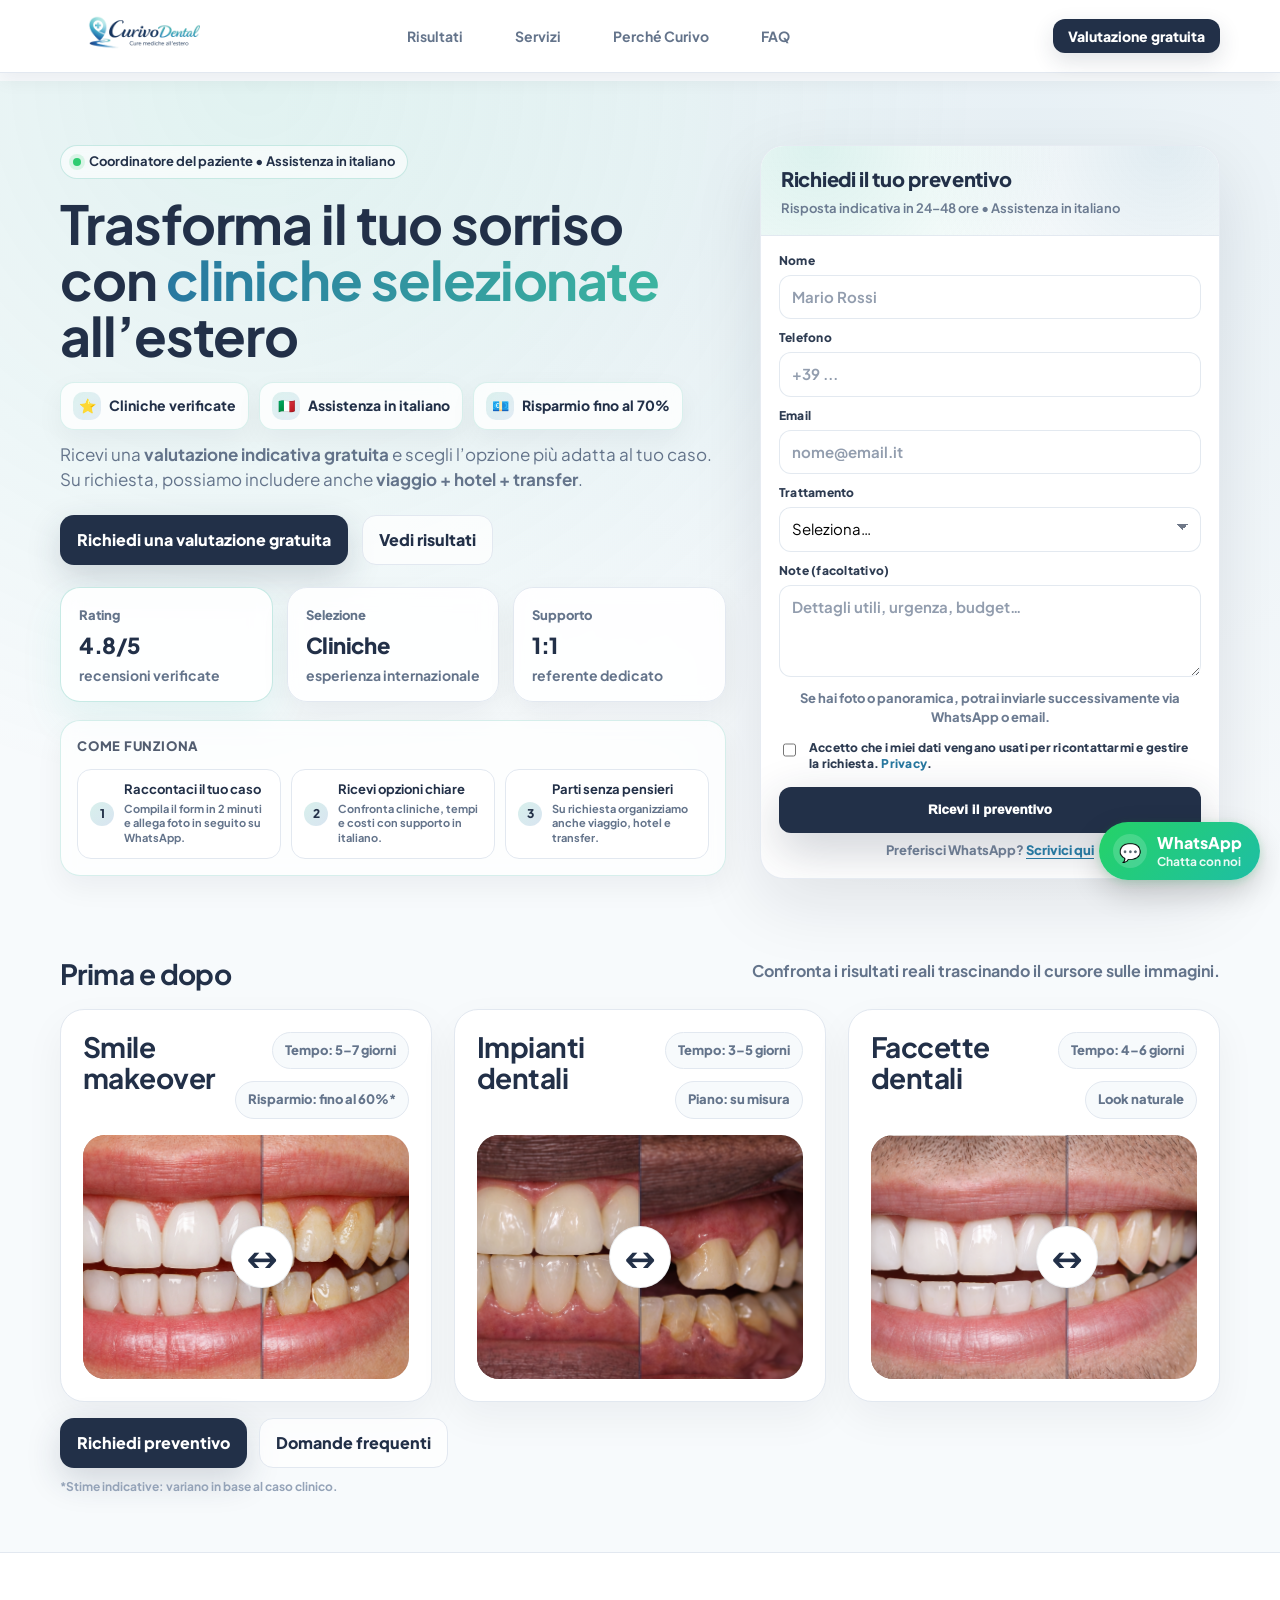
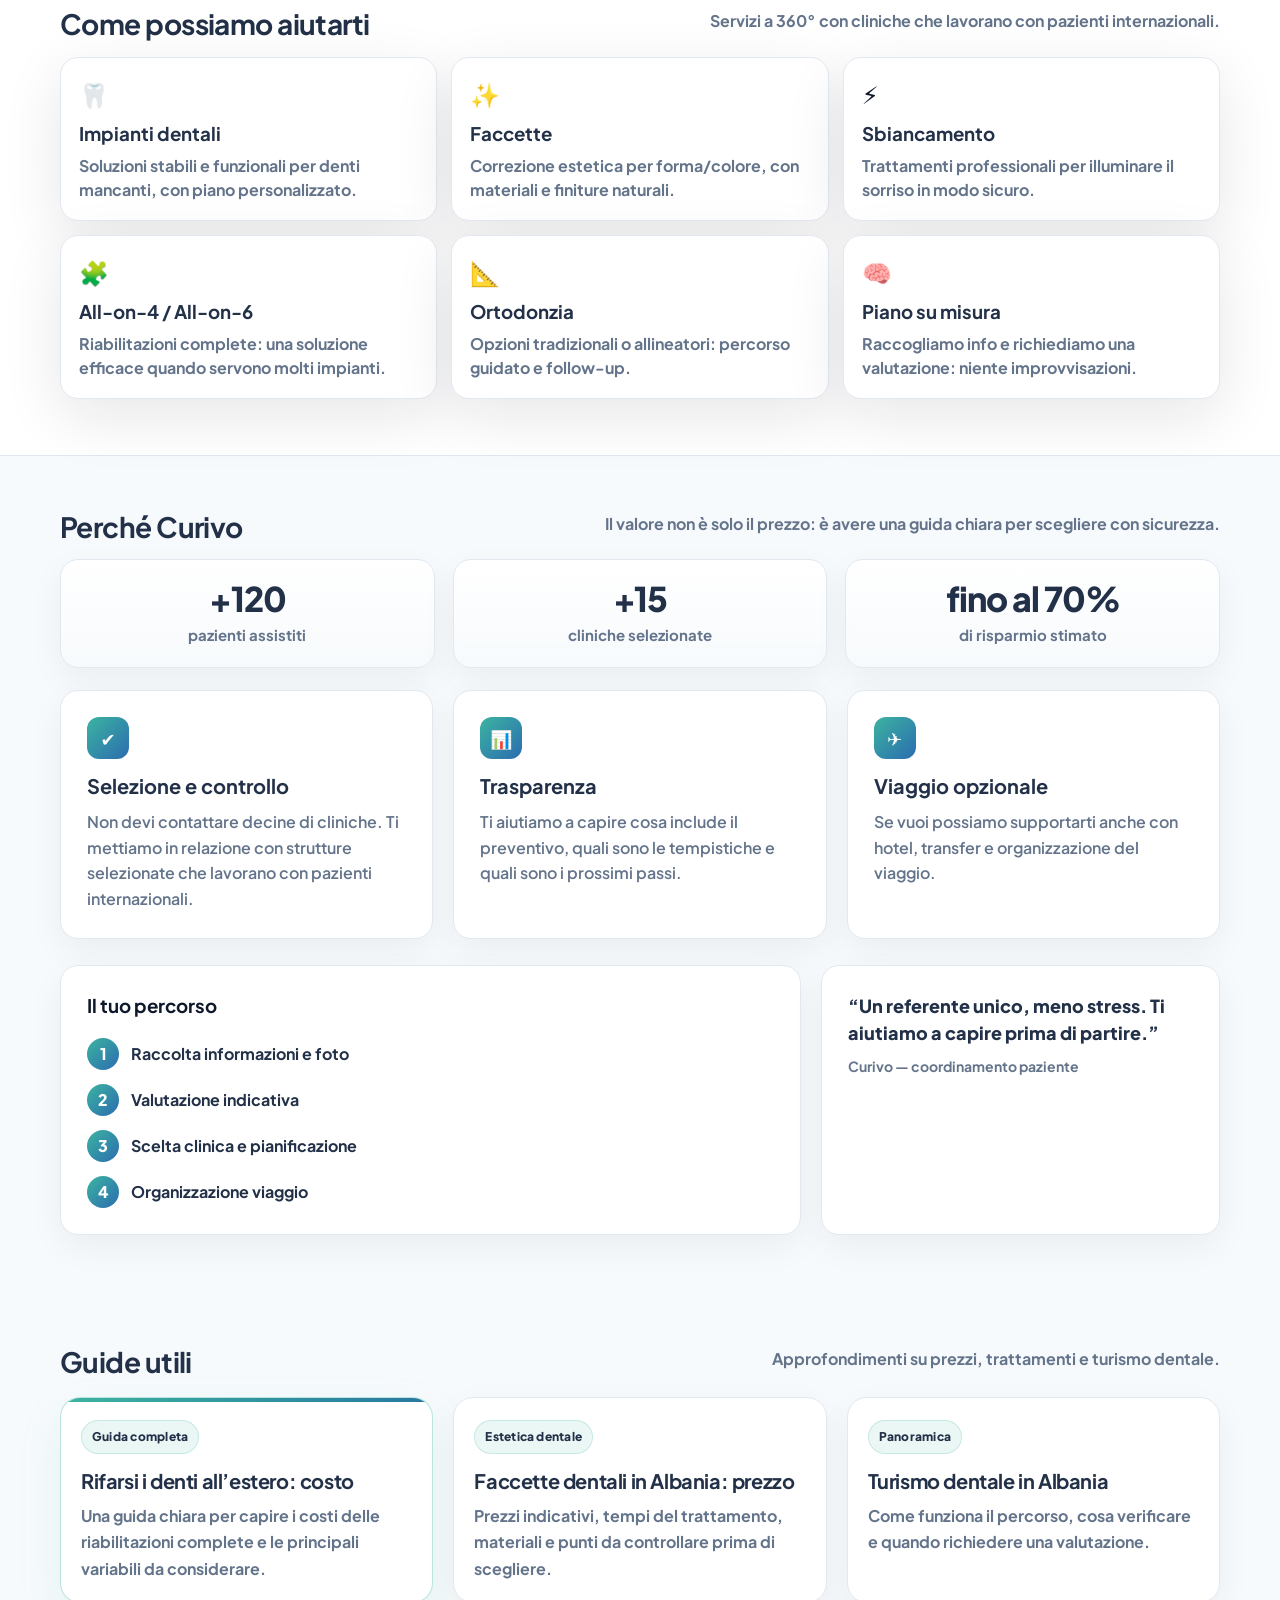
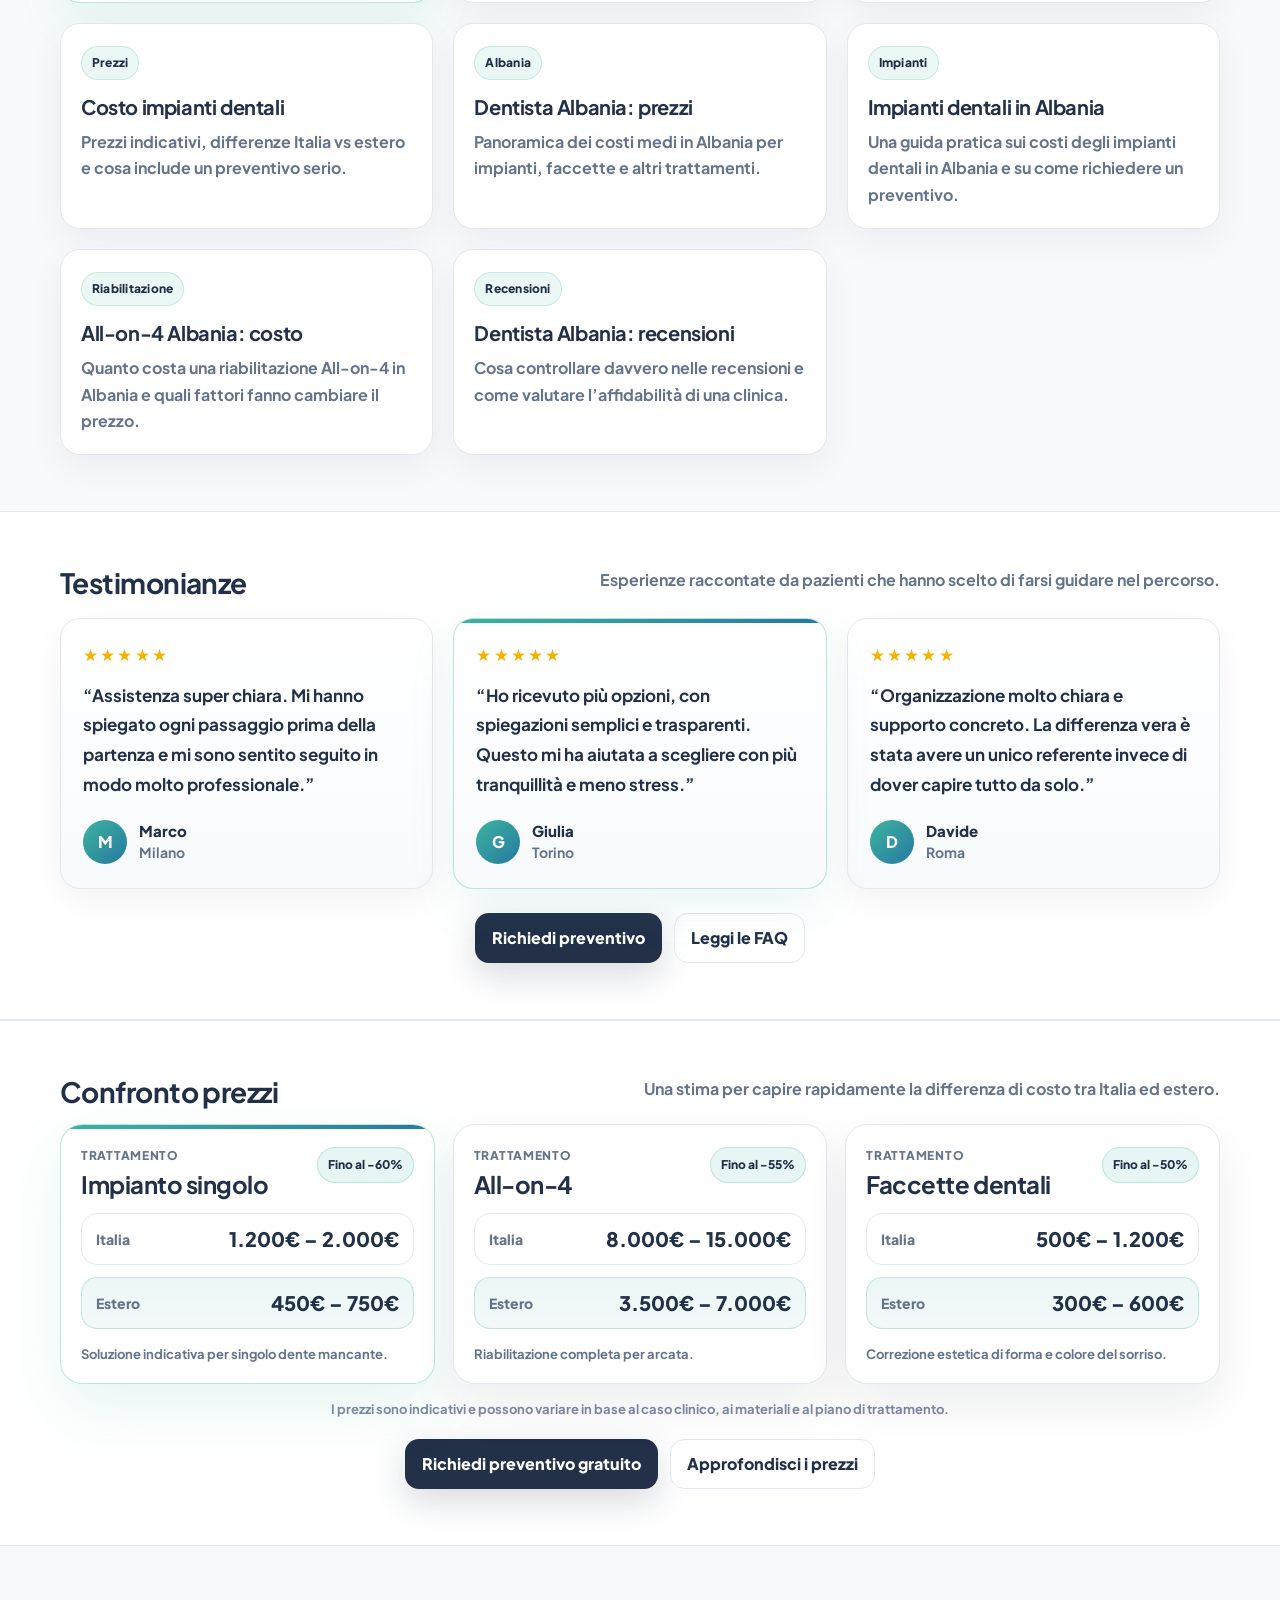
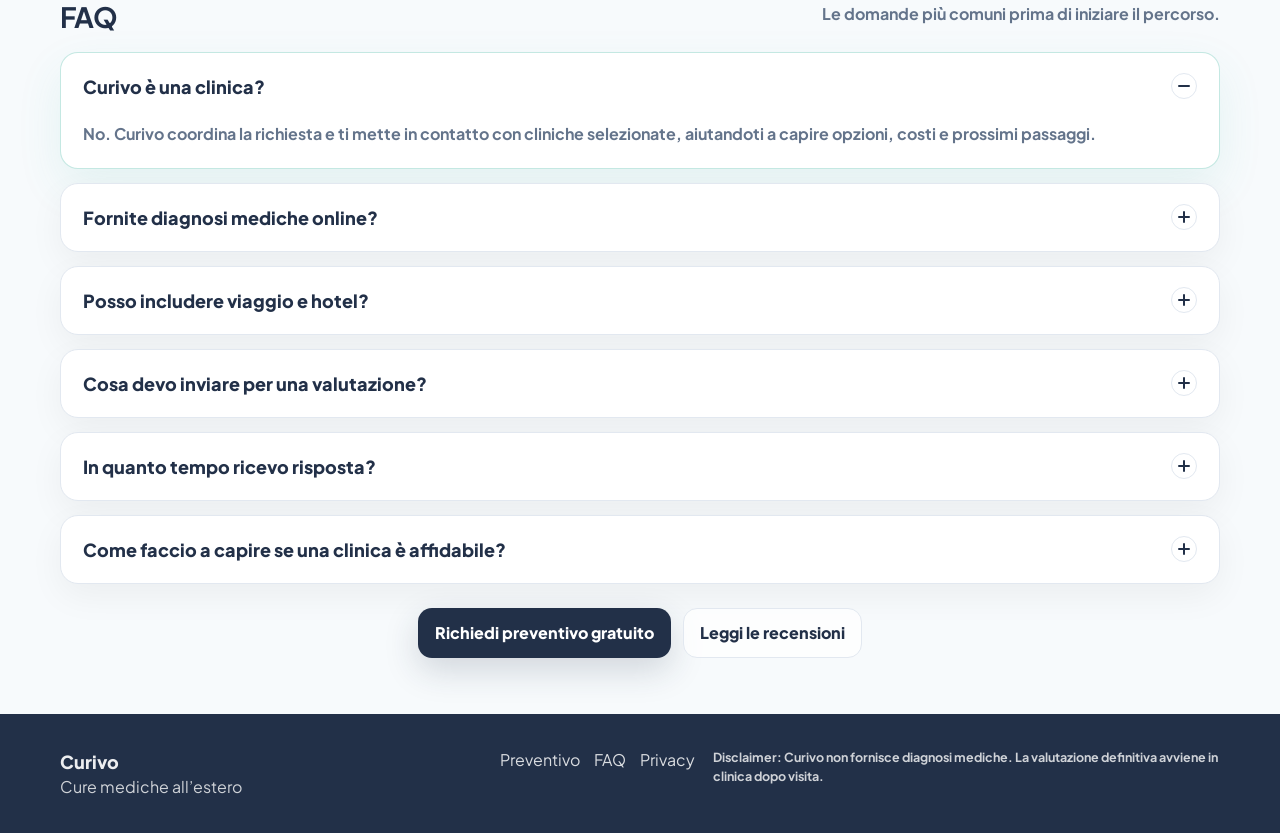
==== commit 482a11c1: "Update index.html" ====
--- a/index.html
+++ b/index.html
@@ -90,7 +90,7 @@
       </nav>
 
       <div class="topbar-cta">
-        <a href="#form" class="btn">Richiedi una valutazione gratuita</a>
+        <a href="#form" class="btn">Valutazione gratuita</a>
       </div>
     </div>
   </header>
--- a/assets/styles.css
+++ b/assets/styles.css
@@ -2045,7 +2045,56 @@
   }
 
   .topbar-cta .btn{
-    padding:8px 11px;
-    font-size:12px;
-  }
-}
+    padding:6px 8px;
+    font-size:10.5px;
+    line-height:1.15;
+    max-width:170px;
+    white-space:normal;
+    text-align:center;
+  }
+
+  .topbar-cta{
+    flex:0 1 auto;
+    min-width:0;
+  }
+}
+/* ===== HEADER CTA FIX ===== */
+
+.topbar-inner{
+  display:flex;
+  align-items:center;
+  justify-content:space-between;
+  gap:14px;
+}
+
+.brand-logo{
+  height:56px;
+  width:auto;
+}
+
+/* riduce solo il bottone */
+.topbar-cta .btn{
+  padding:8px 14px;
+  font-size:14px;
+  font-weight:800;
+  border-radius:12px;
+  line-height:1.2;
+  max-width:220px;
+  text-align:center;
+  white-space:normal;
+}
+
+/* mobile */
+@media (max-width:768px){
+
+  .brand-logo{
+    height:52px;
+  }
+
+  .topbar-cta .btn{
+    padding:7px 12px;
+    font-size:13px;
+    max-width:190px;
+  }
+
+}
